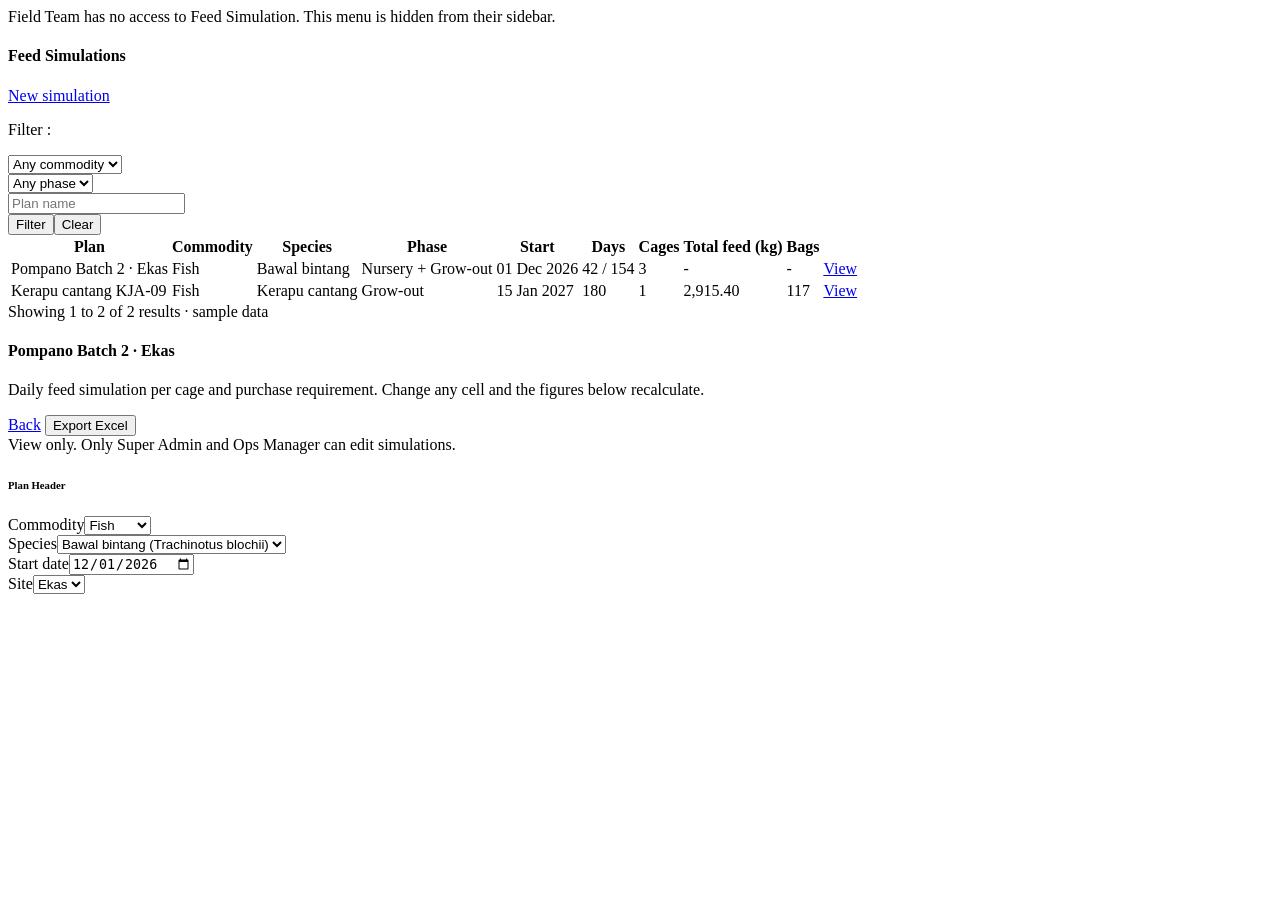
==== feed-simulation.html @ cd23ad5c "Add files via upload" ====
<!DOCTYPE html>
<html lang="en" class="light-style layout-menu-fixed" dir="ltr" data-theme="theme-default">
<head>
<meta charset="utf-8">
<meta name="viewport" content="width=device-width, initial-scale=1.0">
<title>Feed Simulation · AquaOps Mockup</title>
<link rel="preconnect" href="https://fonts.googleapis.com">
<link href="https://fonts.googleapis.com/css2?family=Public+Sans:ital,wght@0,300;0,400;0,500;0,600;0,700;1,400&display=swap" rel="stylesheet">
<link rel="stylesheet" href="assets/vendor/fonts/boxicons.css">
<link rel="stylesheet" href="assets/vendor/css/core.css">
<link rel="stylesheet" href="assets/vendor/css/theme-default.css">
<link rel="stylesheet" href="assets/css/demo.css">
<link rel="stylesheet" href="css/aquaops-theme.css">
<style>
.grid-wrap{max-height:520px;overflow:auto}
.grid-wrap thead th{position:sticky;top:0;background:#fff;z-index:1}
.grid-wrap input,.grid-wrap select{min-width:70px;padding:.2rem .4rem;font-size:.8125rem}
.grid-wrap select{min-width:140px}
.grid-wrap .edited{background:#fff6e0}
</style>
</head>
<body>
<div id="mock-content" class="d-none">

<div class="alert alert-danger border-0 shadow-sm" data-roles="field_team"><i class="bx bx-block me-2"></i>Field Team has no access to Feed Simulation. This menu is hidden from their sidebar.</div>

<div data-hide-roles="field_team">

<!-- ===================== LIST ===================== -->
<div id="screen-plans">
  <div class="d-flex justify-content-between align-items-center mb-4">
    <h4 class="mb-0">Feed Simulations</h4>
    <a href="#plan" class="btn btn-primary" data-roles="super_admin ops_manager"><i class="bx bx-plus me-1"></i> New simulation</a>
  </div>
  <div class="card mb-4">
    <div class="card-body">
      <p class="fw-bold">Filter :</p>
      <form class="row g-3" onsubmit="return false">
        <div class="col-md"><select class="form-select" aria-label="Commodity"><option>Any commodity</option><option>Fish</option><option>Lobster</option></select></div>
        <div class="col-md"><select class="form-select" aria-label="Phase"><option>Any phase</option><option>Nursery</option><option>Grow-out</option></select></div>
        <div class="col-md"><input type="text" class="form-control" placeholder="Plan name"></div>
        <div class="col-md d-flex"><button class="btn btn-outline-primary w-100 me-2">Filter</button><button class="btn btn-outline-danger">Clear</button></div>
      </form>
    </div>
  </div>
  <div class="card">
    <div class="table-responsive text-nowrap">
      <table class="table">
        <thead><tr><th>Plan</th><th>Commodity</th><th>Species</th><th>Phase</th><th>Start</th><th class="text-end">Days</th><th class="text-end">Cages</th><th class="text-end">Total feed (kg)</th><th class="text-end">Bags</th><th></th></tr></thead>
        <tbody>
          <tr><td>Pompano Batch 2 · Ekas</td><td>Fish</td><td>Bawal bintang</td><td>Nursery + Grow-out</td><td>01 Dec 2026</td><td class="text-end">42 / 154</td><td class="text-end">3</td><td class="text-end" id="list-kg">-</td><td class="text-end" id="list-bags">-</td><td><a href="#plan" class="btn btn-sm btn-outline-primary">View</a></td></tr>
          <tr><td>Kerapu cantang KJA-09</td><td>Fish</td><td>Kerapu cantang</td><td>Grow-out</td><td>15 Jan 2027</td><td class="text-end">180</td><td class="text-end">1</td><td class="text-end">2,915.40</td><td class="text-end">117</td><td><a href="#plan" class="btn btn-sm btn-outline-primary">View</a></td></tr>
        </tbody>
      </table>
    </div>
    <div class="card-body small text-muted">Showing 1 to 2 of 2 results · sample data</div>
  </div>
</div>

<!-- ===================== PLAN ===================== -->
<div id="screen-plan" class="d-none">
  <div class="d-flex align-items-center justify-content-between mb-4 gap-2 flex-wrap">
    <div>
      <h4 class="fw-bold mb-1">Pompano Batch 2 · Ekas</h4>
      <p class="text-muted small mb-0">Daily feed simulation per cage and purchase requirement. Change any cell and the figures below recalculate.</p>
    </div>
    <div class="d-flex gap-2">
      <a href="#plans" class="btn btn-outline-secondary btn-sm"><i class="bx bx-arrow-back me-1"></i> Back</a>
      <button class="btn btn-outline-primary btn-sm" data-roles="super_admin ops_manager management analyst"><i class="bx bx-download me-1"></i> Export Excel</button>
    </div>
  </div>
  <div class="alert alert-secondary border-0 small" data-roles="management analyst"><i class="bx bx-show me-2"></i>View only. Only Super Admin and Ops Manager can edit simulations.</div>

  <div class="card shadow-sm border-0 rounded-3 mb-4">
    <div class="card-body p-4">
      <h6 class="fw-bold text-primary mb-3 d-flex align-items-center"><i class="bx bx-info-circle me-2 fs-5"></i> Plan Header</h6>
      <div class="row g-3">
        <div class="col-md-3"><label class="form-label fw-semibold" for="ph-com">Commodity</label><select id="ph-com" class="form-select edit"><option>Fish</option><option>Lobster</option></select></div>
        <div class="col-md-3"><label class="form-label fw-semibold" for="ph-sp">Species</label><select id="ph-sp" class="form-select edit"><option>Bawal bintang (Trachinotus blochii)</option></select></div>
        <div class="col-md-3"><label class="form-label fw-semibold" for="ph-start">Start date</label><input id="ph-start" type="date" class="form-control edit" value="2026-12-01"></div>
        <div class="col-md-3"><label class="form-label fw-semibold" for="ph-site">Site</label><select id="ph-site" class="form-select edit"><option>Ekas</option></select></div>
      </div>
    </div>
  </div>

  <ul class="nav nav-tabs mb-0" id="cage-tabs"></ul>
  <div class="card border-0 shadow-sm mb-4 rounded-top-0">
    <div class="card-body p-4" id="cage-pane"></div>
  </div>
</div>

</div>
</div>

<script src="assets/mock/shell.js"></script>
<script>
AqMock.init({ active: 'feed', title: 'Feed Intelligence · Feed Simulation Planning', branches: 'feature/feed-actual-lines + feature/28-feed-inventory-ledger (feed catalog, bag_weight_kg)' });
AqMock.screens(['plans', 'plan'], 'plan');

(function () {
  var $ = function (id) { return document.getElementById(id); };
  var int = AqMock.int;
  var FEEDS = { 'Megami GR-1': 20, 'Megami GR-2': 25, 'Megami GR-3': 25, 'Megami GR-4': 25, 'Megami GR-5': 25, 'Megami GR-7': 25, 'Megami GR-10': 25, 'Megami GR-12': 25 };
  var REGIMES = { 'Full': 0, '-10% EM4': 0.10, '-20% EM4': 0.20, 'GR + PN': 0.05, 'Fresh Fish': 0 };
  // Growout brackets from the BRD; nursery brackets are sample values
  var GROW = [[25, 30, 'Megami GR-2', 5], [30, 50, 'Megami GR-3', 5], [50, 70, 'Megami GR-4', 5], [70, 110, 'Megami GR-5', 4.5], [110, 210, 'Megami GR-7', 3.5], [210, 360, 'Megami GR-10', 3], [360, 500, 'Megami GR-12', 3]];
  var NURS = [[3, 12, 'Megami GR-1', 8], [12, 25, 'Megami GR-2', 6]];

  function cage(name, phase, stocking, area, depth, w0, w1, days, srEnd, regime) {
    return { name: name, phase: phase, stocking: stocking, area: area, depth: depth, w0: w0, w1: w1, days: days, srEnd: srEnd, regime: regime, ov: {} };
  }
  var cages = [
    cage('NUR-01', 'Nursery', 4860, 27, 3, 3, 24, 42, 90, 'Full'),
    cage('KJA-01', 'Grow-out', 2160, 48, 3, 25, 500, 154, 97, 'Full'),
    cage('KJA-02', 'Grow-out', 2160, 48, 3, 25, 500, 154, 97, '-10% EM4')
  ];
  var active = 1; // tab index; cages.length = procurement, +1 = compare

  function bracket(c, mbw) {
    var b = c.phase === 'Nursery' ? NURS : GROW;
    for (var i = 0; i < b.length; i++) if (mbw < b[i][1]) return b[i];
    return b[b.length - 1];
  }
  function simulate(c) {
    var rows = [], cum = 0, red = REGIMES[c.regime];
    for (var d = 1; d <= c.days; d++) {
      var o = c.ov[d] || {};
      var mbw = o.mbw !== undefined ? o.mbw : c.w0 + (c.w1 - c.w0) * (d - 1) / Math.max(1, c.days - 1);
      var sr = o.sr !== undefined ? o.sr : 100 - (100 - c.srEnd) * d / c.days;
      var br = bracket(c, mbw);
      var rate = o.rate !== undefined ? o.rate : br[3];
      var feed = o.feed || br[2];
      var pop = Math.round(c.stocking * sr / 100);
      var bio = pop * mbw / 1000;
      var kg = bio * rate / 100 * (1 - red);
      cum += kg;
      var gain = bio - c.stocking * c.w0 / 1000;
      rows.push({ d: d, mbw: mbw, sr: sr, rate: rate, feed: feed, pop: pop, bio: bio, kg: kg, cum: cum, fcr: gain > 0 ? cum / gain : null, edited: !!c.ov[d] });
    }
    return rows;
  }
  function totals(c) {
    var by = {};
    simulate(c).forEach(function (r) { by[r.feed] = (by[r.feed] || 0) + r.kg; });
    return by;
  }
  function canEdit() { return ['super_admin', 'ops_manager'].indexOf(AqMock.role()) > -1; }

  function tabs() {
    var t = cages.map(function (c, i) {
      return '<li class="nav-item"><a class="nav-link' + (i === active ? ' active' : '') + '" href="#plan" data-tab="' + i + '"><i class="bx bx-cube me-1"></i>' + c.name + ' <span class="badge bg-label-secondary ms-1">' + c.phase + '</span></a></li>';
    });
    t.push('<li class="nav-item"><a class="nav-link' + (active === cages.length ? ' active' : '') + '" href="#plan" data-tab="' + cages.length + '"><i class="bx bx-cart me-1"></i>Procurement</a></li>');
    t.push('<li class="nav-item"><a class="nav-link' + (active === cages.length + 1 ? ' active' : '') + '" href="#plan" data-tab="' + (cages.length + 1) + '"><i class="bx bx-bar-chart-alt-2 me-1"></i>Compare cages</a></li>');
    $('cage-tabs').innerHTML = t.join('');
    $('cage-tabs').querySelectorAll('[data-tab]').forEach(function (a) { a.addEventListener('click', function (e) { e.preventDefault(); active = +a.dataset.tab; render(); }); });
  }

  function fieldNum(label, key, c, step) {
    return '<div class="col-6 col-md-2"><label class="form-label fw-semibold" for="cf-' + key + '">' + label + '</label><input id="cf-' + key + '" type="number" step="' + (step || 1) + '" class="form-control edit" value="' + c[key] + '" data-key="' + key + '"></div>';
  }

  function renderCage(c, i) {
    var rows = simulate(c), last = rows[rows.length - 1];
    var dens = c.stocking / c.area;
    var html = '<div class="d-flex justify-content-between align-items-center mb-3 flex-wrap gap-2"><h6 class="fw-bold text-primary mb-0 d-flex align-items-center"><i class="bx bx-cube me-2 fs-5"></i> Cage Header · ' + c.name + '</h6>' +
      '<div class="d-flex gap-2 edit-only"><button class="btn btn-sm btn-outline-primary" id="c-dup"><i class="bx bx-copy me-1"></i> Duplicate cage</button>' +
      '<button class="btn btn-sm btn-outline-primary" id="c-prefill"><i class="bx bx-magic-wand me-1"></i> Pre-fill Pompano ' + (c.phase === 'Nursery' ? 'Nursery 42 d' : 'Growout 154 d') + '</button>' +
      '<button class="btn btn-sm btn-outline-danger" id="c-reset"' + (Object.keys(c.ov).length ? '' : ' disabled') + '><i class="bx bx-reset me-1"></i> Reset edits</button></div></div>' +
      '<div class="row g-3">' +
      '<div class="col-6 col-md-2"><label class="form-label fw-semibold" for="cf-phase">Phase</label><select id="cf-phase" class="form-select edit" data-key="phase"><option' + (c.phase === 'Nursery' ? ' selected' : '') + '>Nursery</option><option' + (c.phase === 'Grow-out' ? ' selected' : '') + '>Grow-out</option></select></div>' +
      fieldNum('Stocking (heads)', 'stocking', c) + fieldNum('Area (m³)', 'area', c) + fieldNum('Depth (m)', 'depth', c, 0.1) +
      fieldNum('Start MBW (g)', 'w0', c) + fieldNum('End MBW (g)', 'w1', c) + fieldNum('Duration (days)', 'days', c) + fieldNum('SR at end (%)', 'srEnd', c, 0.5) +
      '<div class="col-md-3"><label class="form-label fw-semibold" for="cf-regime">Feeding regime</label><select id="cf-regime" class="form-select edit" data-key="regime">' + Object.keys(REGIMES).map(function (k) { return '<option' + (k === c.regime ? ' selected' : '') + '>' + k + '</option>'; }).join('') + '</select><div class="form-text">Feed reduction ' + (REGIMES[c.regime] * 100) + '%</div></div>' +
      '<div class="col-md-3"><span class="form-label fw-semibold d-block">Density</span><span class="fs-5 fw-bold">' + dens.toFixed(1) + ' heads/m³</span></div>' +
      '</div><hr class="my-4 opacity-25">' +
      '<div class="row g-3 mb-3">' +
      [['Total feed', AqMock.num(last.cum) + ' kg'], ['End population', int(last.pop) + ' heads'], ['End biomass', AqMock.num(last.bio) + ' kg'], ['FCR', last.fcr ? last.fcr.toFixed(2) : '-']].map(function (k) {
        return '<div class="col-6 col-md-3"><span class="text-muted fs-7 d-block">' + k[0] + '</span><span class="fs-5 fw-bold">' + k[1] + '</span></div>';
      }).join('') + '</div>' +
      '<h6 class="fw-bold text-primary mb-2 d-flex align-items-center"><i class="bx bx-table me-2 fs-5"></i> Daily Grid</h6>' +
      '<p class="small text-muted">SR, Feed rate, Feed and MBW are editable. Feed/day = biomass × rate × (1 − regime reduction). Edited rows are highlighted.</p>' +
      '<div class="grid-wrap border rounded"><table class="table table-sm mb-0 text-nowrap"><thead><tr><th>DOC</th><th>Date</th><th>SR %</th><th>Population</th><th>MBW (g)</th><th>Biomass (kg)</th><th>Feed rate %</th><th>Feed</th><th class="text-end">Feed/day (kg)</th><th class="text-end">Cumulative (kg)</th><th class="text-end">FCR</th></tr></thead><tbody>';
    var start = new Date($('ph-start').value || '2026-12-01');
    if (c.phase === 'Grow-out') start.setDate(start.getDate() + 42);
    var dis = canEdit() ? '' : ' disabled';
    rows.forEach(function (r) {
      var dt = new Date(start); dt.setDate(dt.getDate() + r.d - 1);
      html += '<tr' + (r.edited ? ' class="edited"' : '') + '><td>' + r.d + '</td><td class="text-muted">' + dt.toLocaleDateString('en-GB', { day: '2-digit', month: 'short' }) + '</td>' +
        '<td><input type="number" step="0.1" class="form-control form-control-sm" value="' + r.sr.toFixed(1) + '" data-d="' + r.d + '" data-f="sr"' + dis + ' aria-label="SR day ' + r.d + '"></td>' +
        '<td>' + int(r.pop) + '</td>' +
        '<td><input type="number" step="0.1" class="form-control form-control-sm" value="' + r.mbw.toFixed(1) + '" data-d="' + r.d + '" data-f="mbw"' + dis + ' aria-label="MBW day ' + r.d + '"></td>' +
        '<td>' + r.bio.toFixed(2) + '</td>' +
        '<td><input type="number" step="0.1" class="form-control form-control-sm" value="' + r.rate + '" data-d="' + r.d + '" data-f="rate"' + dis + ' aria-label="Feed rate day ' + r.d + '"></td>' +
        '<td><select class="form-select form-select-sm" data-d="' + r.d + '" data-f="feed"' + dis + ' aria-label="Feed day ' + r.d + '">' + Object.keys(FEEDS).map(function (f) { return '<option' + (f === r.feed ? ' selected' : '') + '>' + f + '</option>'; }).join('') + '</select></td>' +
        '<td class="text-end">' + r.kg.toFixed(2) + '</td><td class="text-end">' + r.cum.toFixed(2) + '</td><td class="text-end">' + (r.fcr ? r.fcr.toFixed(2) : '-') + '</td></tr>';
    });
    html += '</tbody></table></div>';
    $('cage-pane').innerHTML = html;

    $('cage-pane').querySelectorAll('[data-key]').forEach(function (el) {
      el.addEventListener('change', function () {
        var k = el.dataset.key;
        c[k] = (k === 'phase' || k === 'regime') ? el.value : (parseFloat(el.value) || 0);
        render();
      });
    });
    $('cage-pane').querySelectorAll('[data-d]').forEach(function (el) {
      el.addEventListener('change', function () {
        var d = +el.dataset.d; c.ov[d] = c.ov[d] || {};
        c.ov[d][el.dataset.f] = el.dataset.f === 'feed' ? el.value : parseFloat(el.value);
        var sc = $('cage-pane').querySelector('.grid-wrap').scrollTop;
        render();
        var g = $('cage-pane').querySelector('.grid-wrap'); if (g) g.scrollTop = sc;
      });
    });
    $('c-dup').onclick = function () {
      var n = JSON.parse(JSON.stringify(c)); n.name = c.name.replace(/\d+$/, function (x) { return String(+x + cages.length).padStart(2, '0'); });
      cages.push(n); active = cages.length - 1; render();
    };
    $('c-prefill').onclick = function () {
      if (c.phase === 'Nursery') Object.assign(c, { w0: 3, w1: 24, days: 42, srEnd: 90, ov: {} });
      else Object.assign(c, { w0: 25, w1: 500, days: 154, srEnd: 97, ov: {} });
      render();
    };
    $('c-reset').onclick = function () { c.ov = {}; render(); };
  }

  function procurement() {
    var by = {};
    cages.forEach(function (c) { var t = totals(c); Object.keys(t).forEach(function (f) { by[f] = (by[f] || 0) + t[f]; }); });
    return Object.keys(FEEDS).filter(function (f) { return by[f]; }).map(function (f) { return { feed: f, kg: by[f], bag: FEEDS[f], exact: by[f] / FEEDS[f], ceil: Math.ceil(by[f] / FEEDS[f]) }; });
  }

  function renderProc() {
    var p = procurement(), tk = 0, tb = 0;
    var body = p.map(function (r) { tk += r.kg; tb += r.ceil; return '<tr><td>' + r.feed + '</td><td class="text-end">' + r.bag + ' kg</td><td class="text-end">' + AqMock.num(r.kg) + '</td><td class="text-end">' + r.exact.toFixed(2) + '</td><td class="text-end fw-bold">' + int(r.ceil) + '</td></tr>'; }).join('');
    $('cage-pane').innerHTML = '<h6 class="fw-bold text-primary mb-3 d-flex align-items-center"><i class="bx bx-cart me-2 fs-5"></i> Consolidated Procurement · ' + cages.length + ' cages</h6>' +
      '<div class="table-responsive"><table class="table"><thead><tr><th>Feed</th><th class="text-end">Bag size</th><th class="text-end">Total (kg)</th><th class="text-end">Bags (exact)</th><th class="text-end">Bags to buy</th></tr></thead><tbody>' + body +
      '</tbody><tfoot><tr class="fw-semibold"><td>Total</td><td></td><td class="text-end">' + AqMock.num(tk) + '</td><td></td><td class="text-end">' + int(tb) + '</td></tr></tfoot></table></div>' +
      '<p class="small text-muted mb-0">Bag size from the Feeds catalog (<code>bag_weight_kg</code>). Bags to buy are rounded up per feed. Warehouse stock is not deducted here; check Feed Inventory before creating a purchase.</p>' +
      '<div class="mt-3 edit-only"><button class="btn btn-primary"><i class="bx bx-receipt me-1"></i> Create purchase draft</button> <span class="small text-muted ms-2">Optional. Opens Purchases (T-11) with the lines above.</span></div>';
    $('list-kg').textContent = AqMock.num(tk); $('list-bags').textContent = int(tb);
  }

  function renderCompare() {
    $('cage-pane').innerHTML = '<h6 class="fw-bold text-primary mb-3 d-flex align-items-center"><i class="bx bx-bar-chart-alt-2 me-2 fs-5"></i> Compare cages</h6><div class="row g-3">' +
      cages.map(function (c) {
        var r = simulate(c), l = r[r.length - 1];
        return '<div class="col-md-4"><div class="card border shadow-none h-100"><div class="card-body"><div class="d-flex justify-content-between mb-2"><span class="fw-bold">' + c.name + '</span><span class="badge bg-label-secondary">' + c.regime + '</span></div>' +
          [['Phase', c.phase], ['Days', c.days], ['Total feed', AqMock.num(l.cum) + ' kg'], ['End biomass', AqMock.num(l.bio) + ' kg'], ['FCR', l.fcr ? l.fcr.toFixed(2) : '-']].map(function (k) {
            return '<div class="d-flex justify-content-between small border-bottom py-1"><span class="text-muted">' + k[0] + '</span><span class="fw-semibold">' + k[1] + '</span></div>';
          }).join('') + '</div></div></div>';
      }).join('') + '</div><p class="small text-muted mt-3 mb-0">KJA-01 vs KJA-02: both 2,160 heads, different regime (Full vs −10% EM4) to show the feed difference.</p>';
  }

  function render() {
    tabs();
    if (active < cages.length) renderCage(cages[active], active);
    else if (active === cages.length) renderProc();
    else renderCompare();
    if (active < cages.length) { var p = procurement(); $('list-kg').textContent = AqMock.num(p.reduce(function (s, r) { return s + r.kg; }, 0)); $('list-bags').textContent = int(p.reduce(function (s, r) { return s + r.ceil; }, 0)); }
    var ed = canEdit();
    document.querySelectorAll('.edit').forEach(function (el) { el.disabled = !ed; });
    document.querySelectorAll('.edit-only').forEach(function (el) { el.classList.toggle('d-none', !ed); });
  }
  document.addEventListener('mock:role', render);
  render();
})();
</script>
</body>
</html>
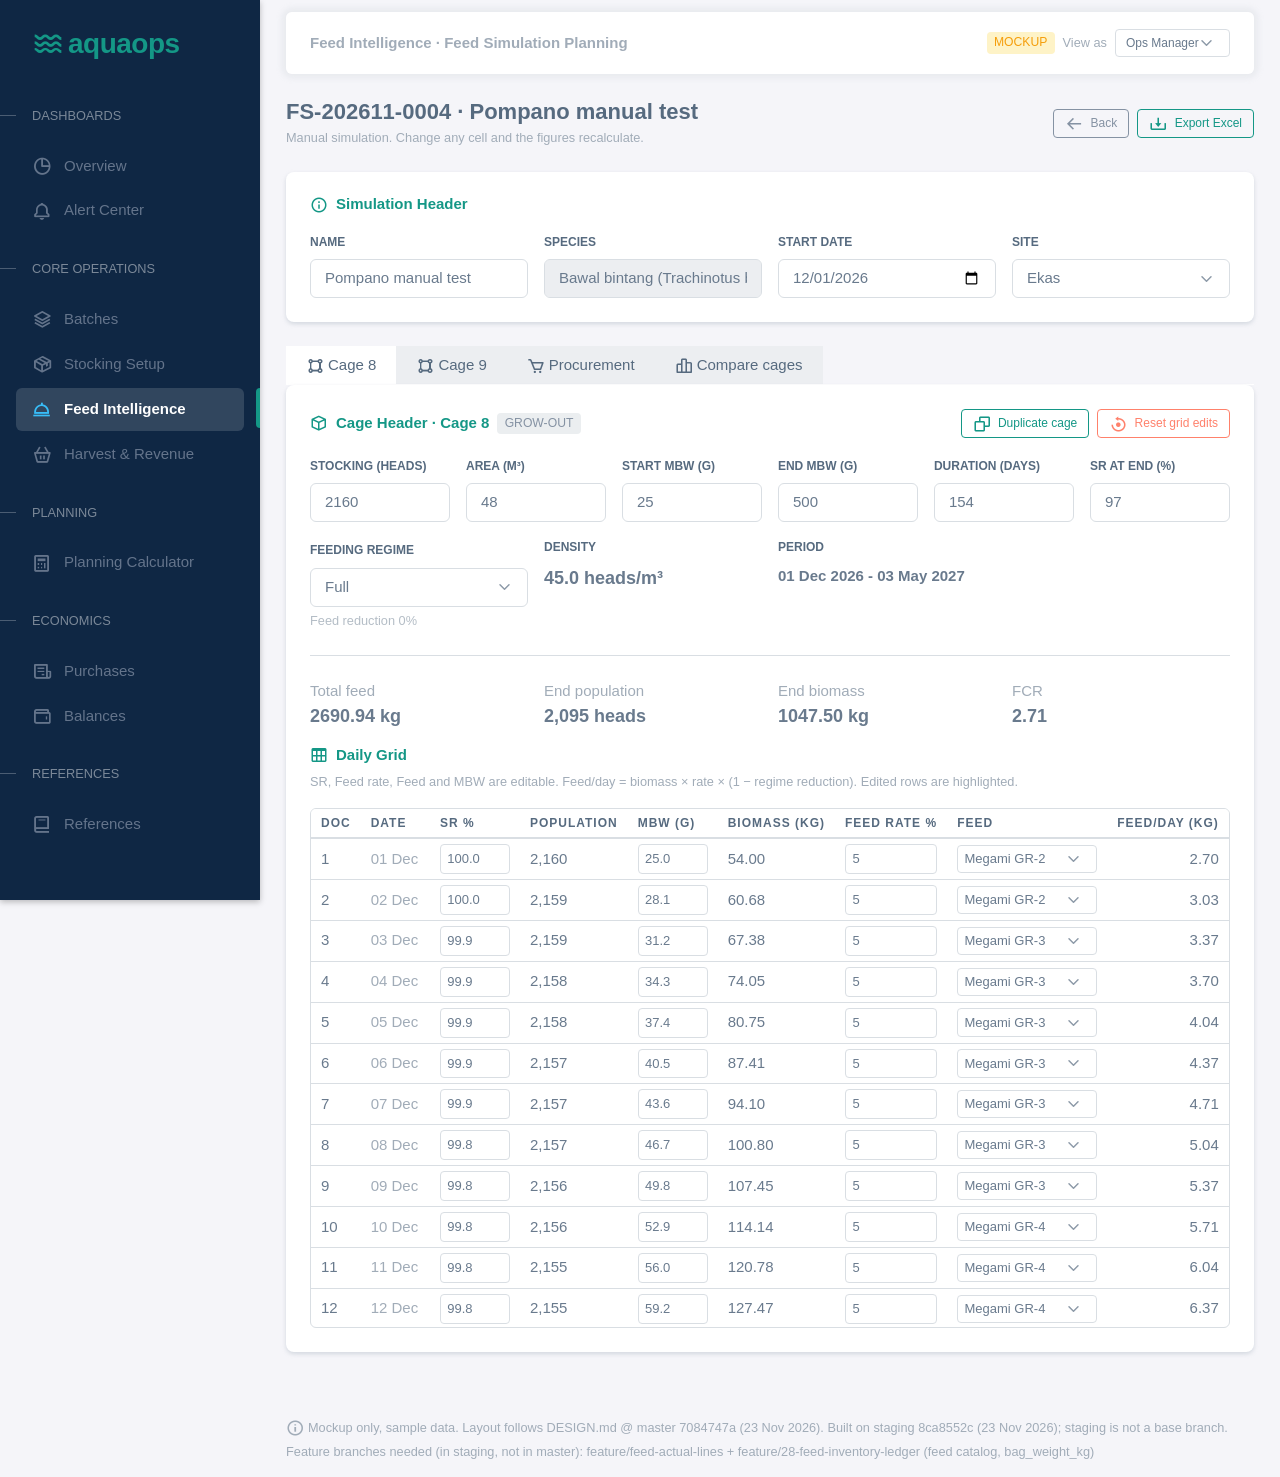
==== commit 325832bb: "Add files via upload" ====
--- a/feed-simulation.html
+++ b/feed-simulation.html
@@ -17,6 +17,8 @@
 .grid-wrap input,.grid-wrap select{min-width:70px;padding:.2rem .4rem;font-size:.8125rem}
 .grid-wrap select{min-width:140px}
 .grid-wrap .edited{background:#fff6e0}
+.locked{background:#f5f5f9 !important}
+.price-in{width:110px}
 </style>
 </head>
 <body>
@@ -30,15 +32,15 @@
 <div id="screen-plans">
   <div class="d-flex justify-content-between align-items-center mb-4">
     <h4 class="mb-0">Feed Simulations</h4>
-    <a href="#plan" class="btn btn-primary" data-roles="super_admin ops_manager"><i class="bx bx-plus me-1"></i> New simulation</a>
+    <a href="feed-simulation.html#plan" class="btn btn-primary" data-roles="super_admin ops_manager"><i class="bx bx-plus me-1"></i> New simulation</a>
   </div>
   <div class="card mb-4">
     <div class="card-body">
       <p class="fw-bold">Filter :</p>
       <form class="row g-3" onsubmit="return false">
         <div class="col-md"><select class="form-select" aria-label="Commodity"><option>Any commodity</option><option>Fish</option><option>Lobster</option></select></div>
-        <div class="col-md"><select class="form-select" aria-label="Phase"><option>Any phase</option><option>Nursery</option><option>Grow-out</option></select></div>
-        <div class="col-md"><input type="text" class="form-control" placeholder="Plan name"></div>
+        <div class="col-md"><select class="form-select" aria-label="Source"><option>Any source</option><option>From Planning</option><option>Manual</option></select></div>
+        <div class="col-md"><input type="text" class="form-control" placeholder="Simulation name"></div>
         <div class="col-md d-flex"><button class="btn btn-outline-primary w-100 me-2">Filter</button><button class="btn btn-outline-danger">Clear</button></div>
       </form>
     </div>
@@ -46,14 +48,15 @@
   <div class="card">
     <div class="table-responsive text-nowrap">
       <table class="table">
-        <thead><tr><th>Plan</th><th>Commodity</th><th>Species</th><th>Phase</th><th>Start</th><th class="text-end">Days</th><th class="text-end">Cages</th><th class="text-end">Total feed (kg)</th><th class="text-end">Bags</th><th></th></tr></thead>
+        <thead><tr><th>Code</th><th>Name</th><th>Species</th><th>Source</th><th>Start</th><th class="text-end">Cohorts</th><th class="text-end">Total feed (kg)</th><th class="text-end">Feed cost</th><th></th></tr></thead>
         <tbody>
-          <tr><td>Pompano Batch 2 · Ekas</td><td>Fish</td><td>Bawal bintang</td><td>Nursery + Grow-out</td><td>01 Dec 2026</td><td class="text-end">42 / 154</td><td class="text-end">3</td><td class="text-end" id="list-kg">-</td><td class="text-end" id="list-bags">-</td><td><a href="#plan" class="btn btn-sm btn-outline-primary">View</a></td></tr>
-          <tr><td>Kerapu cantang KJA-09</td><td>Fish</td><td>Kerapu cantang</td><td>Grow-out</td><td>15 Jan 2027</td><td class="text-end">180</td><td class="text-end">1</td><td class="text-end">2,915.40</td><td class="text-end">117</td><td><a href="#plan" class="btn btn-sm btn-outline-primary">View</a></td></tr>
+          <tr><td id="l-code">-</td><td id="l-name">-</td><td>Bawal bintang</td><td id="l-src">-</td><td id="l-start">-</td><td class="text-end" id="l-coh">-</td><td class="text-end" id="l-kg">-</td><td class="text-end font-monospace" id="l-cost">-</td><td><a href="#plan" class="btn btn-sm btn-outline-primary">View</a></td></tr>
+          <tr><td>FS-202611-0002</td><td>Batch 2 Pompano two-phase</td><td>Bawal bintang</td><td><span class="badge bg-label-primary">PLAN-202611-0004</span></td><td>01 Dec 2026</td><td class="text-end">5</td><td class="text-end">11786.99</td><td class="text-end font-monospace">IDR 254.809.974,69</td><td><a href="#plan" class="btn btn-sm btn-outline-primary">View</a></td></tr>
+          <tr><td>FS-202611-0003</td><td>Kerapu cantang</td><td>Kerapu cantang</td><td><span class="badge bg-label-primary">PLAN-202611-0005</span></td><td>10 Jan 2027</td><td class="text-end">3</td><td class="text-end">2,915.40</td><td class="text-end font-monospace">IDR 64.138.800,00</td><td><a href="#plan" class="btn btn-sm btn-outline-primary">View</a></td></tr>
         </tbody>
       </table>
     </div>
-    <div class="card-body small text-muted">Showing 1 to 2 of 2 results · sample data</div>
+    <div class="card-body small text-muted">Showing 1 to 3 of 3 results · sample data</div>
   </div>
 </div>
 
@@ -61,29 +64,31 @@
 <div id="screen-plan" class="d-none">
   <div class="d-flex align-items-center justify-content-between mb-4 gap-2 flex-wrap">
     <div>
-      <h4 class="fw-bold mb-1">Pompano Batch 2 · Ekas</h4>
-      <p class="text-muted small mb-0">Daily feed simulation per cage and purchase requirement. Change any cell and the figures below recalculate.</p>
-    </div>
-    <div class="d-flex gap-2">
+      <h4 class="fw-bold mb-1" id="sim-title"></h4>
+      <p class="text-muted small mb-0" id="sim-sub"></p>
+    </div>
+    <div class="d-flex gap-2 flex-wrap">
       <a href="#plans" class="btn btn-outline-secondary btn-sm"><i class="bx bx-arrow-back me-1"></i> Back</a>
-      <button class="btn btn-outline-primary btn-sm" data-roles="super_admin ops_manager management analyst"><i class="bx bx-download me-1"></i> Export Excel</button>
-    </div>
-  </div>
-  <div class="alert alert-secondary border-0 small" data-roles="management analyst"><i class="bx bx-show me-2"></i>View only. Only Super Admin and Ops Manager can edit simulations.</div>
+      <button class="btn btn-outline-primary btn-sm"><i class="bx bx-download me-1"></i> Export Excel</button>
+      <button class="btn btn-primary btn-sm from-plan" data-back><i class="bx bx-left-arrow-circle me-1"></i> Back to Commodity Planning &amp; Save as Baseline</button>
+    </div>
+  </div>
+  <div class="alert alert-info border-0 small from-plan"><i class="bx bx-link me-2"></i><span id="plan-link-text"></span></div>
+  <div class="alert alert-secondary border-0 small" data-roles="management analyst"><i class="bx bx-show me-2"></i>View only. Only Super Admin and Ops Manager can change regimes and daily feed.</div>
 
   <div class="card shadow-sm border-0 rounded-3 mb-4">
     <div class="card-body p-4">
-      <h6 class="fw-bold text-primary mb-3 d-flex align-items-center"><i class="bx bx-info-circle me-2 fs-5"></i> Plan Header</h6>
+      <h6 class="fw-bold text-primary mb-3 d-flex align-items-center"><i class="bx bx-info-circle me-2 fs-5"></i> Simulation Header</h6>
       <div class="row g-3">
-        <div class="col-md-3"><label class="form-label fw-semibold" for="ph-com">Commodity</label><select id="ph-com" class="form-select edit"><option>Fish</option><option>Lobster</option></select></div>
-        <div class="col-md-3"><label class="form-label fw-semibold" for="ph-sp">Species</label><select id="ph-sp" class="form-select edit"><option>Bawal bintang (Trachinotus blochii)</option></select></div>
-        <div class="col-md-3"><label class="form-label fw-semibold" for="ph-start">Start date</label><input id="ph-start" type="date" class="form-control edit" value="2026-12-01"></div>
-        <div class="col-md-3"><label class="form-label fw-semibold" for="ph-site">Site</label><select id="ph-site" class="form-select edit"><option>Ekas</option></select></div>
+        <div class="col-md-3"><label class="form-label fw-semibold" for="ph-name">Name</label><input id="ph-name" type="text" class="form-control"></div>
+        <div class="col-md-3"><label class="form-label fw-semibold" for="ph-sp">Species</label><input id="ph-sp" type="text" class="form-control"></div>
+        <div class="col-md-3"><label class="form-label fw-semibold" for="ph-start">Start date</label><input id="ph-start" type="date" class="form-control"></div>
+        <div class="col-md-3"><label class="form-label fw-semibold" for="ph-site">Site</label><select id="ph-site" class="form-select"><option>Ekas</option></select></div>
       </div>
     </div>
   </div>
 
-  <ul class="nav nav-tabs mb-0" id="cage-tabs"></ul>
+  <ul class="nav nav-tabs mb-0 flex-nowrap overflow-auto" id="cage-tabs"></ul>
   <div class="card border-0 shadow-sm mb-4 rounded-top-0">
     <div class="card-body p-4" id="cage-pane"></div>
   </div>
@@ -93,28 +98,33 @@
 </div>
 
 <script src="assets/mock/shell.js"></script>
+<script src="assets/mock/planning-data.js"></script>
 <script>
 AqMock.init({ active: 'feed', title: 'Feed Intelligence · Feed Simulation Planning', branches: 'feature/feed-actual-lines + feature/28-feed-inventory-ledger (feed catalog, bag_weight_kg)' });
 AqMock.screens(['plans', 'plan'], 'plan');
 
 (function () {
   var $ = function (id) { return document.getElementById(id); };
-  var int = AqMock.int;
+  var int = AqMock.int, num = AqMock.num, idr = AqMock.idr, P = AqPlan, D = AqPlan.date;
   var FEEDS = { 'Megami GR-1': 20, 'Megami GR-2': 25, 'Megami GR-3': 25, 'Megami GR-4': 25, 'Megami GR-5': 25, 'Megami GR-7': 25, 'Megami GR-10': 25, 'Megami GR-12': 25 };
   var REGIMES = { 'Full': 0, '-10% EM4': 0.10, '-20% EM4': 0.20, 'GR + PN': 0.05, 'Fresh Fish': 0 };
-  // Growout brackets from the BRD; nursery brackets are sample values
-  var GROW = [[25, 30, 'Megami GR-2', 5], [30, 50, 'Megami GR-3', 5], [50, 70, 'Megami GR-4', 5], [70, 110, 'Megami GR-5', 4.5], [110, 210, 'Megami GR-7', 3.5], [210, 360, 'Megami GR-10', 3], [360, 500, 'Megami GR-12', 3]];
-  var NURS = [[3, 12, 'Megami GR-1', 8], [12, 25, 'Megami GR-2', 6]];
-
-  function cage(name, phase, stocking, area, depth, w0, w1, days, srEnd, regime) {
-    return { name: name, phase: phase, stocking: stocking, area: area, depth: depth, w0: w0, w1: w1, days: days, srEnd: srEnd, regime: regime, ov: {} };
-  }
-  var cages = [
-    cage('NUR-01', 'Nursery', 4860, 27, 3, 3, 24, 42, 90, 'Full'),
-    cage('KJA-01', 'Grow-out', 2160, 48, 3, 25, 500, 154, 97, 'Full'),
-    cage('KJA-02', 'Grow-out', 2160, 48, 3, 25, 500, 154, 97, '-10% EM4')
-  ];
-  var active = 1; // tab index; cages.length = procurement, +1 = compare
+  // Grow-out brackets from the BRD; nursery brackets are sample values
+  var GROW = [[25, 30, 'Megami GR-2', 5], [30, 50, 'Megami GR-3', 5], [50, 70, 'Megami GR-4', 5], [70, 110, 'Megami GR-5', 4.5], [110, 210, 'Megami GR-7', 3.5], [210, 360, 'Megami GR-10', 3], [360, 9999, 'Megami GR-12', 3]];
+  var NURS = [[3, 12, 'Megami GR-1', 8], [12, 25, 'Megami GR-2', 6], [25, 50, 'Megami GR-3', 5], [50, 9999, 'Megami GR-4', 5]];
+  var prices = JSON.parse(JSON.stringify(P.FEED_PRICE));
+
+  /* source: from Commodity Planning (read-only fields) or a manual sample */
+  var payload = P.decode();
+  var fromPlan = !!(payload && payload.cohorts);
+  if (!fromPlan) {
+    payload = { name: 'Pompano manual test', species: 'Bawal bintang (Trachinotus blochii)', start: '2026-12-01', cohorts: [
+      { key: 'm1', name: 'Cage 8', phase: 'Grow-out', stocking: 2160, area: 48, w0: 25, w1: 500, days: 154, srEnd: 97, offset: 0 },
+      { key: 'm2', name: 'Cage 9', phase: 'Grow-out', stocking: 2160, area: 48, w0: 25, w1: 500, days: 154, srEnd: 97, offset: 0 }
+    ] };
+  }
+  var code = fromPlan && payload.feed ? payload.feed.code : 'FS-202611-0004';
+  var cages = payload.cohorts.map(function (c) { return Object.assign({ regime: 'Full', ov: {}, locked: fromPlan }, c); });
+  var active = 0, open = {};
 
   function bracket(c, mbw) {
     var b = c.phase === 'Nursery' ? NURS : GROW;
@@ -130,66 +140,63 @@
       var br = bracket(c, mbw);
       var rate = o.rate !== undefined ? o.rate : br[3];
       var feed = o.feed || br[2];
-      var pop = Math.round(c.stocking * sr / 100);
-      var bio = pop * mbw / 1000;
-      var kg = bio * rate / 100 * (1 - red);
+      var pop = Math.round(c.stocking * sr / 100), bio = pop * mbw / 1000, kg = bio * rate / 100 * (1 - red);
       cum += kg;
       var gain = bio - c.stocking * c.w0 / 1000;
       rows.push({ d: d, mbw: mbw, sr: sr, rate: rate, feed: feed, pop: pop, bio: bio, kg: kg, cum: cum, fcr: gain > 0 ? cum / gain : null, edited: !!c.ov[d] });
     }
     return rows;
   }
-  function totals(c) {
-    var by = {};
-    simulate(c).forEach(function (r) { by[r.feed] = (by[r.feed] || 0) + r.kg; });
-    return by;
-  }
+  function byFeed(c) { var by = {}; simulate(c).forEach(function (r) { by[r.feed] = (by[r.feed] || 0) + r.kg; }); return by; }
+  function costOf(by) { return Object.keys(by).reduce(function (s, f) { return s + by[f] * (prices[f] || 0); }, 0); }
   function canEdit() { return ['super_admin', 'ops_manager'].indexOf(AqMock.role()) > -1; }
 
   function tabs() {
     var t = cages.map(function (c, i) {
-      return '<li class="nav-item"><a class="nav-link' + (i === active ? ' active' : '') + '" href="#plan" data-tab="' + i + '"><i class="bx bx-cube me-1"></i>' + c.name + ' <span class="badge bg-label-secondary ms-1">' + c.phase + '</span></a></li>';
-    });
-    t.push('<li class="nav-item"><a class="nav-link' + (active === cages.length ? ' active' : '') + '" href="#plan" data-tab="' + cages.length + '"><i class="bx bx-cart me-1"></i>Procurement</a></li>');
-    t.push('<li class="nav-item"><a class="nav-link' + (active === cages.length + 1 ? ' active' : '') + '" href="#plan" data-tab="' + (cages.length + 1) + '"><i class="bx bx-bar-chart-alt-2 me-1"></i>Compare cages</a></li>');
+      return '<li class="nav-item"><a class="nav-link text-nowrap' + (i === active ? ' active' : '') + '" href="#plan" data-tab="' + i + '"><i class="bx ' + (c.phase === 'Nursery' ? 'bx-cube' : 'bx-shape-square') + ' me-1"></i>' + c.name + '</a></li>';
+    });
+    t.push('<li class="nav-item"><a class="nav-link text-nowrap' + (active === cages.length ? ' active' : '') + '" href="#plan" data-tab="' + cages.length + '"><i class="bx bx-cart me-1"></i>Procurement</a></li>');
+    t.push('<li class="nav-item"><a class="nav-link text-nowrap' + (active === cages.length + 1 ? ' active' : '') + '" href="#plan" data-tab="' + (cages.length + 1) + '"><i class="bx bx-bar-chart-alt-2 me-1"></i>Compare cages</a></li>');
     $('cage-tabs').innerHTML = t.join('');
     $('cage-tabs').querySelectorAll('[data-tab]').forEach(function (a) { a.addEventListener('click', function (e) { e.preventDefault(); active = +a.dataset.tab; render(); }); });
   }
 
-  function fieldNum(label, key, c, step) {
-    return '<div class="col-6 col-md-2"><label class="form-label fw-semibold" for="cf-' + key + '">' + label + '</label><input id="cf-' + key + '" type="number" step="' + (step || 1) + '" class="form-control edit" value="' + c[key] + '" data-key="' + key + '"></div>';
-  }
-
-  function renderCage(c, i) {
-    var rows = simulate(c), last = rows[rows.length - 1];
-    var dens = c.stocking / c.area;
-    var html = '<div class="d-flex justify-content-between align-items-center mb-3 flex-wrap gap-2"><h6 class="fw-bold text-primary mb-0 d-flex align-items-center"><i class="bx bx-cube me-2 fs-5"></i> Cage Header · ' + c.name + '</h6>' +
-      '<div class="d-flex gap-2 edit-only"><button class="btn btn-sm btn-outline-primary" id="c-dup"><i class="bx bx-copy me-1"></i> Duplicate cage</button>' +
-      '<button class="btn btn-sm btn-outline-primary" id="c-prefill"><i class="bx bx-magic-wand me-1"></i> Pre-fill Pompano ' + (c.phase === 'Nursery' ? 'Nursery 42 d' : 'Growout 154 d') + '</button>' +
-      '<button class="btn btn-sm btn-outline-danger" id="c-reset"' + (Object.keys(c.ov).length ? '' : ' disabled') + '><i class="bx bx-reset me-1"></i> Reset edits</button></div></div>' +
+  function field(label, key, c, step, unit) {
+    var lock = c.locked;
+    return '<div class="col-6 col-md-2"><label class="form-label fw-semibold" for="cf-' + key + '">' + label + (lock ? ' <i class="bx bx-lock-alt text-muted" title="From Commodity Planning"></i>' : '') + '</label>' +
+      '<input id="cf-' + key + '" type="number" step="' + (step || 1) + '" class="form-control' + (lock ? ' locked' : ' edit') + '" value="' + c[key] + '" data-key="' + key + '"' + (lock ? ' readonly' : '') + '>' +
+      (unit ? '<div class="form-text">' + unit + '</div>' : '') + '</div>';
+  }
+
+  function renderCage(c) {
+    var rows = simulate(c), last = rows[rows.length - 1] || { cum: 0, pop: 0, bio: 0, fcr: null };
+    var src = c.phase === 'Nursery' ? { w0: 'Seed size', w1: 'Transfer size', days: 'Nursery DOC', sr: 'Nursery SR' } : { w0: 'Nursery transfer size', w1: 'Size class target MBW', days: 'Size class DOC', sr: 'Size class SR' };
+    var html = '<div class="d-flex justify-content-between align-items-center mb-3 flex-wrap gap-2"><h6 class="fw-bold text-primary mb-0 d-flex align-items-center"><i class="bx bx-cube me-2 fs-5"></i> Cage Header · ' + c.name + ' <span class="badge bg-label-secondary ms-2">' + c.phase + '</span></h6>' +
+      '<div class="d-flex gap-2 edit-only">' + (c.locked ? '' : '<button class="btn btn-sm btn-outline-primary" id="c-dup"><i class="bx bx-copy me-1"></i> Duplicate cage</button>') +
+      '<button class="btn btn-sm btn-outline-danger" id="c-reset"' + (Object.keys(c.ov).length ? '' : ' disabled') + '><i class="bx bx-reset me-1"></i> Reset grid edits</button></div></div>' +
+      (c.locked ? '<p class="small text-muted"><i class="bx bx-lock-alt me-1"></i>Fields with a lock come from Commodity Planning and are read-only here. Change them in the plan, then generate again. Feeding regime stays editable.</p>' : '') +
       '<div class="row g-3">' +
-      '<div class="col-6 col-md-2"><label class="form-label fw-semibold" for="cf-phase">Phase</label><select id="cf-phase" class="form-select edit" data-key="phase"><option' + (c.phase === 'Nursery' ? ' selected' : '') + '>Nursery</option><option' + (c.phase === 'Grow-out' ? ' selected' : '') + '>Grow-out</option></select></div>' +
-      fieldNum('Stocking (heads)', 'stocking', c) + fieldNum('Area (m³)', 'area', c) + fieldNum('Depth (m)', 'depth', c, 0.1) +
-      fieldNum('Start MBW (g)', 'w0', c) + fieldNum('End MBW (g)', 'w1', c) + fieldNum('Duration (days)', 'days', c) + fieldNum('SR at end (%)', 'srEnd', c, 0.5) +
+      field('Stocking (heads)', 'stocking', c, 1, c.locked ? (c.phase === 'Nursery' ? 'Seed needed' : 'Heads stocked × allocation') : '') +
+      field('Area (' + (payload.unit || 'm³') + ')', 'area', c, 0.01, c.locked ? (c.phase === 'Nursery' ? 'Nursery cages' : 'Grow-out cages × allocation') : '') +
+      field('Start MBW (g)', 'w0', c, 1, c.locked ? src.w0 : '') + field('End MBW (g)', 'w1', c, 1, c.locked ? src.w1 : '') +
+      field('Duration (days)', 'days', c, 1, c.locked ? src.days : '') + field('SR at end (%)', 'srEnd', c, 0.5, c.locked ? src.sr : '') +
       '<div class="col-md-3"><label class="form-label fw-semibold" for="cf-regime">Feeding regime</label><select id="cf-regime" class="form-select edit" data-key="regime">' + Object.keys(REGIMES).map(function (k) { return '<option' + (k === c.regime ? ' selected' : '') + '>' + k + '</option>'; }).join('') + '</select><div class="form-text">Feed reduction ' + (REGIMES[c.regime] * 100) + '%</div></div>' +
-      '<div class="col-md-3"><span class="form-label fw-semibold d-block">Density</span><span class="fs-5 fw-bold">' + dens.toFixed(1) + ' heads/m³</span></div>' +
+      '<div class="col-md-3"><span class="form-label fw-semibold d-block">Density</span><span class="fs-5 fw-bold">' + (c.area ? num(c.stocking / c.area, 1) : '-') + ' heads/' + (payload.unit || 'm³') + '</span></div>' +
+      '<div class="col-md-3"><span class="form-label fw-semibold d-block">Period</span><span class="fw-semibold">' + D.fmt(D.add(payload.start, c.offset || 0)) + ' - ' + D.fmt(D.add(payload.start, (c.offset || 0) + c.days - 1)) + '</span></div>' +
       '</div><hr class="my-4 opacity-25">' +
       '<div class="row g-3 mb-3">' +
-      [['Total feed', AqMock.num(last.cum) + ' kg'], ['End population', int(last.pop) + ' heads'], ['End biomass', AqMock.num(last.bio) + ' kg'], ['FCR', last.fcr ? last.fcr.toFixed(2) : '-']].map(function (k) {
+      [['Total feed', num(last.cum) + ' kg'], ['End population', int(last.pop) + ' heads'], ['End biomass', num(last.bio) + ' kg'], ['FCR', last.fcr ? last.fcr.toFixed(2) : '-']].map(function (k) {
         return '<div class="col-6 col-md-3"><span class="text-muted fs-7 d-block">' + k[0] + '</span><span class="fs-5 fw-bold">' + k[1] + '</span></div>';
       }).join('') + '</div>' +
       '<h6 class="fw-bold text-primary mb-2 d-flex align-items-center"><i class="bx bx-table me-2 fs-5"></i> Daily Grid</h6>' +
-      '<p class="small text-muted">SR, Feed rate, Feed and MBW are editable. Feed/day = biomass × rate × (1 − regime reduction). Edited rows are highlighted.</p>' +
+      '<p class="small text-muted">' + (c.locked ? 'Feed rate and Feed are editable per day. SR and MBW follow the plan.' : 'SR, Feed rate, Feed and MBW are editable.') + ' Feed/day = biomass × rate × (1 − regime reduction). Edited rows are highlighted.</p>' +
       '<div class="grid-wrap border rounded"><table class="table table-sm mb-0 text-nowrap"><thead><tr><th>DOC</th><th>Date</th><th>SR %</th><th>Population</th><th>MBW (g)</th><th>Biomass (kg)</th><th>Feed rate %</th><th>Feed</th><th class="text-end">Feed/day (kg)</th><th class="text-end">Cumulative (kg)</th><th class="text-end">FCR</th></tr></thead><tbody>';
-    var start = new Date($('ph-start').value || '2026-12-01');
-    if (c.phase === 'Grow-out') start.setDate(start.getDate() + 42);
-    var dis = canEdit() ? '' : ' disabled';
+    var ed = canEdit(), dis = ed ? '' : ' disabled', lockDis = (c.locked || !ed) ? ' disabled' : '';
     rows.forEach(function (r) {
-      var dt = new Date(start); dt.setDate(dt.getDate() + r.d - 1);
-      html += '<tr' + (r.edited ? ' class="edited"' : '') + '><td>' + r.d + '</td><td class="text-muted">' + dt.toLocaleDateString('en-GB', { day: '2-digit', month: 'short' }) + '</td>' +
-        '<td><input type="number" step="0.1" class="form-control form-control-sm" value="' + r.sr.toFixed(1) + '" data-d="' + r.d + '" data-f="sr"' + dis + ' aria-label="SR day ' + r.d + '"></td>' +
+      html += '<tr' + (r.edited ? ' class="edited"' : '') + '><td>' + r.d + '</td><td class="text-muted">' + D.fmt(D.add(payload.start, (c.offset || 0) + r.d - 1)).slice(0, 6) + '</td>' +
+        '<td><input type="number" step="0.1" class="form-control form-control-sm" value="' + r.sr.toFixed(1) + '" data-d="' + r.d + '" data-f="sr"' + lockDis + ' aria-label="SR day ' + r.d + '"></td>' +
         '<td>' + int(r.pop) + '</td>' +
-        '<td><input type="number" step="0.1" class="form-control form-control-sm" value="' + r.mbw.toFixed(1) + '" data-d="' + r.d + '" data-f="mbw"' + dis + ' aria-label="MBW day ' + r.d + '"></td>' +
+        '<td><input type="number" step="0.1" class="form-control form-control-sm" value="' + r.mbw.toFixed(1) + '" data-d="' + r.d + '" data-f="mbw"' + lockDis + ' aria-label="MBW day ' + r.d + '"></td>' +
         '<td>' + r.bio.toFixed(2) + '</td>' +
         '<td><input type="number" step="0.1" class="form-control form-control-sm" value="' + r.rate + '" data-d="' + r.d + '" data-f="rate"' + dis + ' aria-label="Feed rate day ' + r.d + '"></td>' +
         '<td><select class="form-select form-select-sm" data-d="' + r.d + '" data-f="feed"' + dis + ' aria-label="Feed day ' + r.d + '">' + Object.keys(FEEDS).map(function (f) { return '<option' + (f === r.feed ? ' selected' : '') + '>' + f + '</option>'; }).join('') + '</select></td>' +
@@ -199,11 +206,7 @@
     $('cage-pane').innerHTML = html;
 
     $('cage-pane').querySelectorAll('[data-key]').forEach(function (el) {
-      el.addEventListener('change', function () {
-        var k = el.dataset.key;
-        c[k] = (k === 'phase' || k === 'regime') ? el.value : (parseFloat(el.value) || 0);
-        render();
-      });
+      el.addEventListener('change', function () { var k = el.dataset.key; c[k] = k === 'regime' ? el.value : (parseFloat(el.value) || 0); render(); });
     });
     $('cage-pane').querySelectorAll('[data-d]').forEach(function (el) {
       el.addEventListener('change', function () {
@@ -214,56 +217,111 @@
         var g = $('cage-pane').querySelector('.grid-wrap'); if (g) g.scrollTop = sc;
       });
     });
-    $('c-dup').onclick = function () {
-      var n = JSON.parse(JSON.stringify(c)); n.name = c.name.replace(/\d+$/, function (x) { return String(+x + cages.length).padStart(2, '0'); });
-      cages.push(n); active = cages.length - 1; render();
-    };
-    $('c-prefill').onclick = function () {
-      if (c.phase === 'Nursery') Object.assign(c, { w0: 3, w1: 24, days: 42, srEnd: 90, ov: {} });
-      else Object.assign(c, { w0: 25, w1: 500, days: 154, srEnd: 97, ov: {} });
-      render();
-    };
+    if ($('c-dup')) $('c-dup').onclick = function () { var n = JSON.parse(JSON.stringify(c)); n.key = 'm' + Date.now(); n.name = 'Cage ' + (10 + cages.length); cages.push(n); active = cages.length - 1; render(); };
     $('c-reset').onclick = function () { c.ov = {}; render(); };
   }
 
   function procurement() {
     var by = {};
-    cages.forEach(function (c) { var t = totals(c); Object.keys(t).forEach(function (f) { by[f] = (by[f] || 0) + t[f]; }); });
-    return Object.keys(FEEDS).filter(function (f) { return by[f]; }).map(function (f) { return { feed: f, kg: by[f], bag: FEEDS[f], exact: by[f] / FEEDS[f], ceil: Math.ceil(by[f] / FEEDS[f]) }; });
+    cages.forEach(function (c) {
+      var t = byFeed(c);
+      Object.keys(t).forEach(function (f) { by[f] = by[f] || { n: 0, g: 0 }; by[f][c.phase === 'Nursery' ? 'n' : 'g'] += t[f]; });
+    });
+    return Object.keys(FEEDS).filter(function (f) { return by[f]; }).map(function (f) {
+      var kg = by[f].n + by[f].g;
+      return { feed: f, n: by[f].n, g: by[f].g, kg: kg, bag: FEEDS[f], exact: kg / FEEDS[f], ceil: Math.ceil(kg / FEEDS[f]), price: prices[f] || 0 };
+    });
+  }
+
+  function results() {
+    var nKg = 0, nCost = 0, gKg = 0, gCost = 0, byClass = [];
+    cages.forEach(function (c) {
+      var by = byFeed(c), kg = Object.keys(by).reduce(function (s, f) { return s + by[f]; }, 0), cost = costOf(by);
+      var rows = simulate(c), last = rows[rows.length - 1];
+      if (c.phase === 'Nursery') { nKg += kg; nCost += cost; } else { gKg += kg; gCost += cost; }
+      var m = /^c(\d+)$/.exec(c.key); if (m) byClass[+m[1]] = { kg: kg, cost: cost, fcr: last && last.fcr ? Math.round(last.fcr * 100) / 100 : null };
+    });
+    return { code: code, nurseryKg: nKg, nurseryCost: nCost, growKg: gKg, growCost: gCost, byClass: byClass, sig: payload.sig };
   }
 
   function renderProc() {
-    var p = procurement(), tk = 0, tb = 0;
-    var body = p.map(function (r) { tk += r.kg; tb += r.ceil; return '<tr><td>' + r.feed + '</td><td class="text-end">' + r.bag + ' kg</td><td class="text-end">' + AqMock.num(r.kg) + '</td><td class="text-end">' + r.exact.toFixed(2) + '</td><td class="text-end fw-bold">' + int(r.ceil) + '</td></tr>'; }).join('');
-    $('cage-pane').innerHTML = '<h6 class="fw-bold text-primary mb-3 d-flex align-items-center"><i class="bx bx-cart me-2 fs-5"></i> Consolidated Procurement · ' + cages.length + ' cages</h6>' +
-      '<div class="table-responsive"><table class="table"><thead><tr><th>Feed</th><th class="text-end">Bag size</th><th class="text-end">Total (kg)</th><th class="text-end">Bags (exact)</th><th class="text-end">Bags to buy</th></tr></thead><tbody>' + body +
-      '</tbody><tfoot><tr class="fw-semibold"><td>Total</td><td></td><td class="text-end">' + AqMock.num(tk) + '</td><td></td><td class="text-end">' + int(tb) + '</td></tr></tfoot></table></div>' +
-      '<p class="small text-muted mb-0">Bag size from the Feeds catalog (<code>bag_weight_kg</code>). Bags to buy are rounded up per feed. Warehouse stock is not deducted here; check Feed Inventory before creating a purchase.</p>' +
-      '<div class="mt-3 edit-only"><button class="btn btn-primary"><i class="bx bx-receipt me-1"></i> Create purchase draft</button> <span class="small text-muted ms-2">Optional. Opens Purchases (T-11) with the lines above.</span></div>';
-    $('list-kg').textContent = AqMock.num(tk); $('list-bags').textContent = int(tb);
+    var p = procurement(), tk = 0, tb = 0, tc = 0, tv = 0;
+    var body = p.map(function (r) {
+      var cost = r.kg * r.price, val = r.ceil * r.bag * r.price;
+      tk += r.kg; tb += r.ceil; tc += cost; tv += val;
+      return '<tr><td>' + r.feed + '</td><td class="text-end">' + r.bag + ' kg</td><td class="text-end">' + num(r.n) + '</td><td class="text-end">' + num(r.g) + '</td><td class="text-end fw-semibold">' + num(r.kg) + '</td><td class="text-end">' + r.exact.toFixed(2) + '</td><td class="text-end fw-bold">' + int(r.ceil) + '</td>' +
+        '<td><input type="number" class="form-control form-control-sm price-in font-monospace edit" value="' + r.price + '" data-price="' + r.feed + '" aria-label="Price per kg ' + r.feed + '"></td>' +
+        '<td class="text-end font-monospace">' + idr(cost) + '</td><td class="text-end font-monospace">' + idr(val) + '</td></tr>';
+    }).join('');
+    var res = results();
+    $('cage-pane').innerHTML = '<h6 class="fw-bold text-primary mb-3 d-flex align-items-center"><i class="bx bx-cart me-2 fs-5"></i> Consolidated Procurement · ' + cages.length + ' cohorts</h6>' +
+      '<div class="table-responsive"><table class="table text-nowrap"><thead><tr><th>Feed size</th><th class="text-end">Bag</th><th class="text-end">Nursery (kg)</th><th class="text-end">Grow-out (kg)</th><th class="text-end">Total (kg)</th><th class="text-end">Bags (exact)</th><th class="text-end">Bags to buy</th><th>Price (IDR/kg)</th><th class="text-end">Feed cost (kg × price)</th><th class="text-end">Purchase value (bags)</th></tr></thead><tbody>' + body +
+      '</tbody><tfoot><tr class="fw-semibold"><td>Total</td><td></td><td class="text-end">' + num(res.nurseryKg) + '</td><td class="text-end">' + num(res.growKg) + '</td><td class="text-end">' + num(tk) + '</td><td></td><td class="text-end">' + int(tb) + '</td><td></td><td class="text-end font-monospace">' + idr(tc) + '</td><td class="text-end font-monospace">' + idr(tv) + '</td></tr></tfoot></table></div>' +
+      '<div class="alert alert-secondary small"><i class="bx bx-info-circle me-2"></i>Price per feed size is typed manually in this mockup. Later the Feed Catalog module becomes the source of this price table. Bag size comes from the Feeds catalog (<code>bag_weight_kg</code>); bags are rounded up per feed size. Warehouse stock is not deducted here.</div>' +
+      '<div class="row g-3 mb-3">' +
+      [['Nursery feed cost', idr(res.nurseryCost), num(res.nurseryKg) + ' kg'], ['Grow-out feed cost', idr(res.growCost), num(res.growKg) + ' kg'], ['Total feed cost', idr(tc), 'Sent to Commodity Planning']].map(function (k) {
+        return '<div class="col-md-4"><div class="border rounded-3 p-3 h-100"><span class="text-muted fs-7 d-block">' + k[0] + '</span><span class="fs-5 fw-bold font-monospace">' + k[1] + '</span><span class="small text-muted d-block">' + k[2] + '</span></div></div>';
+      }).join('') + '</div>' +
+      '<div class="d-flex flex-wrap gap-2 justify-content-end">' +
+      '<button class="btn btn-outline-primary edit-only"><i class="bx bx-receipt me-1"></i> Create purchase draft</button>' +
+      (fromPlan ? '<button class="btn btn-primary" data-back><i class="bx bx-left-arrow-circle me-1"></i> Back to Commodity Planning &amp; Save as Baseline</button>' : '') + '</div>';
+    $('cage-pane').querySelectorAll('[data-price]').forEach(function (el) { el.addEventListener('change', function () { prices[el.dataset.price] = parseFloat(el.value) || 0; render(); }); });
   }
 
   function renderCompare() {
     $('cage-pane').innerHTML = '<h6 class="fw-bold text-primary mb-3 d-flex align-items-center"><i class="bx bx-bar-chart-alt-2 me-2 fs-5"></i> Compare cages</h6><div class="row g-3">' +
-      cages.map(function (c) {
-        var r = simulate(c), l = r[r.length - 1];
-        return '<div class="col-md-4"><div class="card border shadow-none h-100"><div class="card-body"><div class="d-flex justify-content-between mb-2"><span class="fw-bold">' + c.name + '</span><span class="badge bg-label-secondary">' + c.regime + '</span></div>' +
-          [['Phase', c.phase], ['Days', c.days], ['Total feed', AqMock.num(l.cum) + ' kg'], ['End biomass', AqMock.num(l.bio) + ' kg'], ['FCR', l.fcr ? l.fcr.toFixed(2) : '-']].map(function (k) {
+      cages.map(function (c, i) {
+        var r = simulate(c), l = r[r.length - 1] || {}, by = byFeed(c), isOpen = !!open[c.key];
+        var detail = Object.keys(FEEDS).filter(function (f) { return by[f]; }).map(function (f) {
+          return '<tr><td class="text-nowrap">' + f.replace('Megami ', '') + '</td><td class="text-end">' + num(by[f]) + '</td><td class="text-end">' + Math.ceil(by[f] / FEEDS[f]) + '</td><td class="text-end font-monospace small text-nowrap">' + idr(by[f] * (prices[f] || 0)) + '</td></tr>';
+        }).join('');
+        return '<div class="col-md-6 col-xl-4"><div class="card border shadow-none h-100"><div class="card-body">' +
+          '<div class="d-flex justify-content-between mb-2 gap-2"><span class="fw-bold">' + c.name + '</span><span class="badge bg-label-secondary">' + c.regime + '</span></div>' +
+          [['Phase', c.phase], ['Stocking', int(c.stocking) + ' heads'], ['Days', c.days], ['MBW', c.w0 + ' → ' + c.w1 + ' g']].map(function (k) {
+            return '<div class="d-flex justify-content-between small border-bottom py-1"><span class="text-muted">' + k[0] + '</span><span class="fw-semibold">' + k[1] + '</span></div>';
+          }).join('') +
+          '<div class="d-flex justify-content-between align-items-center small border-bottom py-1"><span class="text-muted">Total feed</span><span class="fw-semibold">' + num(l.cum || 0) + ' kg <button type="button" class="btn btn-sm btn-icon btn-text-primary p-0 ms-1" data-toggle="' + c.key + '" aria-expanded="' + isOpen + '" aria-label="Show feed size allocation"><i class="bx ' + (isOpen ? 'bx-chevron-up' : 'bx-chevron-down') + '"></i></button></span></div>' +
+          (isOpen ? '<div class="bg-light rounded p-2 my-2"><div class="small fw-semibold mb-1">Feed size allocation</div><table class="table table-sm mb-0 small"><thead><tr><th>Feed</th><th class="text-end">kg</th><th class="text-end">Bags</th><th class="text-end">Cost</th></tr></thead><tbody>' + detail + '</tbody></table></div>' : '') +
+          [['End biomass', num(l.bio || 0) + ' kg'], ['FCR', l.fcr ? l.fcr.toFixed(2) : '-'], ['Feed cost', '<span class="font-monospace">' + idr(costOf(by)) + '</span>']].map(function (k) {
             return '<div class="d-flex justify-content-between small border-bottom py-1"><span class="text-muted">' + k[0] + '</span><span class="fw-semibold">' + k[1] + '</span></div>';
           }).join('') + '</div></div></div>';
-      }).join('') + '</div><p class="small text-muted mt-3 mb-0">KJA-01 vs KJA-02: both 2,160 heads, different regime (Full vs −10% EM4) to show the feed difference.</p>';
+      }).join('') + '</div>' +
+      '<div class="mt-3 d-flex gap-2"><button class="btn btn-sm btn-outline-primary" id="exp-all"><i class="bx bx-expand-vertical me-1"></i> Expand all</button><button class="btn btn-sm btn-outline-primary" id="col-all"><i class="bx bx-collapse-vertical me-1"></i> Collapse all</button></div>';
+    $('cage-pane').querySelectorAll('[data-toggle]').forEach(function (b) { b.addEventListener('click', function () { open[b.dataset.toggle] = !open[b.dataset.toggle]; render(); }); });
+    $('exp-all').onclick = function () { cages.forEach(function (c) { open[c.key] = true; }); render(); };
+    $('col-all').onclick = function () { open = {}; render(); };
+  }
+
+  function goBack() {
+    var out = { plan: payload.plan, feed: results() };
+    location.href = 'planning-calculator.html?d=' + P.encode(out) + '#calculator';
   }
 
   function render() {
     tabs();
-    if (active < cages.length) renderCage(cages[active], active);
+    if (active < cages.length) renderCage(cages[active]);
     else if (active === cages.length) renderProc();
     else renderCompare();
-    if (active < cages.length) { var p = procurement(); $('list-kg').textContent = AqMock.num(p.reduce(function (s, r) { return s + r.kg; }, 0)); $('list-bags').textContent = int(p.reduce(function (s, r) { return s + r.ceil; }, 0)); }
+    var res = results();
+    $('l-code').textContent = code; $('l-name').textContent = payload.name; $('l-start').textContent = D.fmt(payload.start);
+    $('l-src').innerHTML = fromPlan ? '<span class="badge bg-label-primary">' + payload.plan.code + ' (draft)</span>' : '<span class="badge bg-label-secondary">Manual</span>';
+    $('l-coh').textContent = cages.length; $('l-kg').textContent = num(res.nurseryKg + res.growKg); $('l-cost').textContent = idr(res.nurseryCost + res.growCost);
     var ed = canEdit();
     document.querySelectorAll('.edit').forEach(function (el) { el.disabled = !ed; });
     document.querySelectorAll('.edit-only').forEach(function (el) { el.classList.toggle('d-none', !ed); });
-  }
+    document.querySelectorAll('.from-plan').forEach(function (el) { el.classList.toggle('d-none', !fromPlan); });
+    document.querySelectorAll('[data-back]').forEach(function (b) { b.onclick = goBack; });
+  }
+
+  /* header */
+  $('sim-title').textContent = code + ' · ' + payload.name;
+  $('sim-sub').textContent = fromPlan ? 'Generated from Commodity Planning. Nursery plus one grow-out cohort per size class.' : 'Manual simulation. Change any cell and the figures recalculate.';
+  $('ph-name').value = payload.name; $('ph-sp').value = payload.species; $('ph-start').value = payload.start;
+  if (fromPlan) {
+    ['ph-name', 'ph-sp', 'ph-start'].forEach(function (id) { $(id).readOnly = true; $(id).classList.add('locked'); });
+    $('ph-site').disabled = true;
+    $('plan-link-text').innerHTML = 'Linked to <strong>' + payload.plan.code + '</strong> (draft). Stocking, area, MBW, duration and SR come from the plan. Go back to apply the feed cost and save the baseline.';
+  } else { $('ph-sp').readOnly = true; }
   document.addEventListener('mock:role', render);
   render();
 })();
--- a/assets/vendor/css/core.css
+++ b/assets/vendor/css/core.css
@@ -0,0 +1,16643 @@
+@charset "UTF-8";
+:root {
+  --bs-blue: #007bff;
+  --bs-indigo: #6610f2;
+  --bs-purple: #696cff;
+  --bs-pink: #e83e8c;
+  --bs-red: #ff3e1d;
+  --bs-orange: #fd7e14;
+  --bs-yellow: #ffab00;
+  --bs-green: #71dd37;
+  --bs-teal: #20c997;
+  --bs-cyan: #03c3ec;
+  --bs-white: #fff;
+  --bs-gray: rgba(67, 89, 113, 0.6);
+  --bs-gray-dark: rgba(67, 89, 113, 0.8);
+  --bs-gray-25: rgba(67, 89, 113, 0.025);
+  --bs-gray-50: rgba(67, 89, 113, 0.05);
+  --bs-primary: #696cff;
+  --bs-secondary: #8592a3;
+  --bs-success: #71dd37;
+  --bs-info: #03c3ec;
+  --bs-warning: #ffab00;
+  --bs-danger: #ff3e1d;
+  --bs-light: #fcfdfd;
+  --bs-dark: #233446;
+  --bs-gray: rgba(67, 89, 113, 0.1);
+  --bs-primary-rgb: 105, 108, 255;
+  --bs-secondary-rgb: 133, 146, 163;
+  --bs-success-rgb: 113, 221, 55;
+  --bs-info-rgb: 3, 195, 236;
+  --bs-warning-rgb: 255, 171, 0;
+  --bs-danger-rgb: 255, 62, 29;
+  --bs-light-rgb: 252, 253, 253;
+  --bs-dark-rgb: 35, 52, 70;
+  --bs-gray-rgb: 67, 89, 113;
+  --bs-white-rgb: 255, 255, 255;
+  --bs-black-rgb: 67, 89, 113;
+  --bs-body-color-rgb: 105, 122, 141;
+  --bs-body-bg-rgb: 245, 245, 249;
+  --bs-font-sans-serif: "Public Sans", -apple-system, BlinkMacSystemFont, "Segoe UI", "Oxygen", "Ubuntu", "Cantarell", "Fira Sans", "Droid Sans", "Helvetica Neue", sans-serif;
+  --bs-font-monospace: "SFMono-Regular", Menlo, Monaco, Consolas, "Liberation Mono", "Courier New", monospace;
+  --bs-gradient: linear-gradient(180deg, rgba(255, 255, 255, 0.15), rgba(255, 255, 255, 0));
+  --bs-root-font-size: 16px;
+  --bs-body-font-family: var(--bs-font-sans-serif);
+  --bs-body-font-size: 0.9375rem;
+  --bs-body-font-weight: 400;
+  --bs-body-line-height: 1.53;
+  --bs-body-color: #697a8d;
+  --bs-body-bg: #f5f5f9;
+}
+
+*,
+*::before,
+*::after {
+  box-sizing: border-box;
+}
+
+:root {
+  font-size: var(--bs-root-font-size);
+}
+@media (prefers-reduced-motion: no-preference) {
+  :root {
+    scroll-behavior: smooth;
+  }
+}
+
+body {
+  margin: 0;
+  font-family: var(--bs-body-font-family);
+  font-size: var(--bs-body-font-size);
+  font-weight: var(--bs-body-font-weight);
+  line-height: var(--bs-body-line-height);
+  color: var(--bs-body-color);
+  text-align: var(--bs-body-text-align);
+  background-color: var(--bs-body-bg);
+  -webkit-text-size-adjust: 100%;
+  -webkit-tap-highlight-color: rgba(67, 89, 113, 0);
+}
+
+hr {
+  margin: 1rem 0;
+  color: #d9dee3;
+  background-color: currentColor;
+  border: 0;
+  opacity: 1;
+}
+
+hr:not([size]) {
+  height: 1px;
+}
+
+h6, .h6, h5, .h5, h4, .h4, h3, .h3, h2, .h2, h1, .h1 {
+  margin-top: 0;
+  margin-bottom: 1rem;
+  font-weight: 500;
+  line-height: 1.1;
+  color: #566a7f;
+}
+
+h1, .h1 {
+  font-size: calc(1.3625rem + 1.35vw);
+}
+@media (min-width: 1200px) {
+  h1, .h1 {
+    font-size: 2.375rem;
+  }
+}
+
+h2, .h2 {
+  font-size: calc(1.325rem + 0.9vw);
+}
+@media (min-width: 1200px) {
+  h2, .h2 {
+    font-size: 2rem;
+  }
+}
+
+h3, .h3 {
+  font-size: calc(1.2875rem + 0.45vw);
+}
+@media (min-width: 1200px) {
+  h3, .h3 {
+    font-size: 1.625rem;
+  }
+}
+
+h4, .h4 {
+  font-size: calc(1.2625rem + 0.15vw);
+}
+@media (min-width: 1200px) {
+  h4, .h4 {
+    font-size: 1.375rem;
+  }
+}
+
+h5, .h5 {
+  font-size: 1.125rem;
+}
+
+h6, .h6 {
+  font-size: 0.9375rem;
+}
+
+p {
+  margin-top: 0;
+  margin-bottom: 1rem;
+}
+
+abbr[title],
+abbr[data-bs-original-title] {
+  -webkit-text-decoration: underline dotted;
+          text-decoration: underline dotted;
+  cursor: help;
+  -webkit-text-decoration-skip-ink: none;
+          text-decoration-skip-ink: none;
+}
+
+address {
+  margin-bottom: 1rem;
+  font-style: normal;
+  line-height: inherit;
+}
+
+ol,
+ul {
+  padding-left: 2rem;
+}
+
+ol,
+ul,
+dl {
+  margin-top: 0;
+  margin-bottom: 1rem;
+}
+
+ol ol,
+ul ul,
+ol ul,
+ul ol {
+  margin-bottom: 0;
+}
+
+dt {
+  font-weight: 700;
+}
+
+dd {
+  margin-bottom: 0.5rem;
+  margin-left: 0;
+}
+
+blockquote {
+  margin: 0 0 1rem;
+}
+
+b,
+strong {
+  font-weight: 900;
+}
+
+small, .small {
+  font-size: 85%;
+}
+
+mark, .mark {
+  padding: 0.2em;
+  background-color: #fcf8e3;
+}
+
+sub,
+sup {
+  position: relative;
+  font-size: 0.75em;
+  line-height: 0;
+  vertical-align: baseline;
+}
+
+sub {
+  bottom: -0.25em;
+}
+
+sup {
+  top: -0.5em;
+}
+
+a {
+  color: #696cff;
+  text-decoration: none;
+}
+a:hover {
+  color: #5f61e6;
+}
+
+a:not([href]):not([class]), a:not([href]):not([class]):hover {
+  color: inherit;
+  text-decoration: none;
+}
+
+pre,
+code,
+kbd,
+samp {
+  font-family: var(--bs-font-monospace);
+  font-size: 1em;
+  direction: ltr /* rtl:ignore */;
+  unicode-bidi: bidi-override;
+}
+
+pre {
+  display: block;
+  margin-top: 0;
+  margin-bottom: 1rem;
+  overflow: auto;
+  font-size: 85%;
+}
+pre code {
+  font-size: inherit;
+  color: inherit;
+  word-break: normal;
+}
+
+code {
+  font-size: 85%;
+  color: #e83e8c;
+  word-wrap: break-word;
+}
+a > code {
+  color: inherit;
+}
+
+kbd {
+  padding: 0.2rem 0.4rem;
+  font-size: 85%;
+  color: #fff;
+  background-color: rgba(67, 89, 113, 0.9);
+  border-radius: 0.25rem;
+}
+kbd kbd {
+  padding: 0;
+  font-size: 1em;
+  font-weight: 700;
+}
+
+figure {
+  margin: 0 0 1rem;
+}
+
+img,
+svg {
+  vertical-align: middle;
+}
+
+table {
+  caption-side: bottom;
+  border-collapse: collapse;
+}
+
+caption {
+  padding-top: 0.625rem;
+  padding-bottom: 0.625rem;
+  color: #a1acb8;
+  text-align: left;
+}
+
+th {
+  font-weight: 600;
+  text-align: inherit;
+  text-align: -webkit-match-parent;
+}
+
+thead,
+tbody,
+tfoot,
+tr,
+td,
+th {
+  border-color: inherit;
+  border-style: solid;
+  border-width: 0;
+}
+
+label {
+  display: inline-block;
+}
+
+button {
+  border-radius: 0;
+}
+
+button:focus:not(:focus-visible) {
+  outline: 0;
+}
+
+input,
+button,
+select,
+optgroup,
+textarea {
+  margin: 0;
+  font-family: inherit;
+  font-size: inherit;
+  line-height: inherit;
+}
+
+button,
+select {
+  text-transform: none;
+}
+
+[role=button] {
+  cursor: pointer;
+}
+
+select {
+  word-wrap: normal;
+}
+select:disabled {
+  opacity: 1;
+}
+
+[list]::-webkit-calendar-picker-indicator {
+  display: none;
+}
+
+button,
+[type=button],
+[type=reset],
+[type=submit] {
+  -webkit-appearance: button;
+}
+button:not(:disabled),
+[type=button]:not(:disabled),
+[type=reset]:not(:disabled),
+[type=submit]:not(:disabled) {
+  cursor: pointer;
+}
+
+::-moz-focus-inner {
+  padding: 0;
+  border-style: none;
+}
+
+textarea {
+  resize: vertical;
+}
+
+fieldset {
+  min-width: 0;
+  padding: 0;
+  margin: 0;
+  border: 0;
+}
+
+legend {
+  float: left;
+  width: 100%;
+  padding: 0;
+  margin-bottom: 0.5rem;
+  font-size: calc(1.275rem + 0.3vw);
+  line-height: inherit;
+}
+@media (min-width: 1200px) {
+  legend {
+    font-size: 1.5rem;
+  }
+}
+legend + * {
+  clear: left;
+}
+
+::-webkit-datetime-edit-fields-wrapper,
+::-webkit-datetime-edit-text,
+::-webkit-datetime-edit-minute,
+::-webkit-datetime-edit-hour-field,
+::-webkit-datetime-edit-day-field,
+::-webkit-datetime-edit-month-field,
+::-webkit-datetime-edit-year-field {
+  padding: 0;
+}
+
+::-webkit-inner-spin-button {
+  height: auto;
+}
+
+[type=search] {
+  outline-offset: -2px;
+  -webkit-appearance: textfield;
+}
+
+/* rtl:raw:
+[type="tel"],
+[type="url"],
+[type="email"],
+[type="number"] {
+  direction: ltr;
+}
+*/
+::-webkit-search-decoration {
+  -webkit-appearance: none;
+}
+
+::-webkit-color-swatch-wrapper {
+  padding: 0;
+}
+
+::file-selector-button {
+  font: inherit;
+}
+
+::-webkit-file-upload-button {
+  font: inherit;
+  -webkit-appearance: button;
+}
+
+output {
+  display: inline-block;
+}
+
+iframe {
+  border: 0;
+}
+
+summary {
+  display: list-item;
+  cursor: pointer;
+}
+
+progress {
+  vertical-align: baseline;
+}
+
+[hidden] {
+  display: none !important;
+}
+
+.lead {
+  font-size: 1.0546875rem;
+  font-weight: 400;
+}
+
+.display-1 {
+  font-size: calc(1.525rem + 3.3vw);
+  font-weight: 500;
+  line-height: 1.1;
+}
+@media (min-width: 1200px) {
+  .display-1 {
+    font-size: 4rem;
+  }
+}
+
+.display-2 {
+  font-size: calc(1.475rem + 2.7vw);
+  font-weight: 500;
+  line-height: 1.1;
+}
+@media (min-width: 1200px) {
+  .display-2 {
+    font-size: 3.5rem;
+  }
+}
+
+.display-3 {
+  font-size: calc(1.425rem + 2.1vw);
+  font-weight: 500;
+  line-height: 1.1;
+}
+@media (min-width: 1200px) {
+  .display-3 {
+    font-size: 3rem;
+  }
+}
+
+.display-4 {
+  font-size: calc(1.375rem + 1.5vw);
+  font-weight: 500;
+  line-height: 1.1;
+}
+@media (min-width: 1200px) {
+  .display-4 {
+    font-size: 2.5rem;
+  }
+}
+
+.display-5 {
+  font-size: calc(1.325rem + 0.9vw);
+  font-weight: 500;
+  line-height: 1.1;
+}
+@media (min-width: 1200px) {
+  .display-5 {
+    font-size: 2rem;
+  }
+}
+
+.display-6 {
+  font-size: calc(1.275rem + 0.3vw);
+  font-weight: 500;
+  line-height: 1.1;
+}
+@media (min-width: 1200px) {
+  .display-6 {
+    font-size: 1.5rem;
+  }
+}
+
+.list-unstyled {
+  padding-left: 0;
+  list-style: none;
+}
+
+.list-inline {
+  padding-left: 0;
+  list-style: none;
+}
+
+.list-inline-item {
+  display: inline-block;
+}
+.list-inline-item:not(:last-child) {
+  margin-right: 0.5rem;
+}
+
+.initialism {
+  font-size: 85%;
+  text-transform: uppercase;
+}
+
+.blockquote {
+  margin-bottom: 1rem;
+  font-size: 1.0546875rem;
+}
+.blockquote > :last-child {
+  margin-bottom: 0;
+}
+
+.blockquote-footer {
+  margin-top: -1rem;
+  margin-bottom: 1rem;
+  font-size: 85%;
+  color: rgba(67, 89, 113, 0.6);
+}
+.blockquote-footer::before {
+  content: "— ";
+}
+
+.img-fluid {
+  max-width: 100%;
+  height: auto;
+}
+
+.img-thumbnail {
+  padding: 0;
+  background-color: transparent;
+  border: 0px solid rgba(67, 89, 113, 0.3);
+  border-radius: 0px;
+  max-width: 100%;
+  height: auto;
+}
+
+.figure {
+  display: inline-block;
+}
+
+.figure-img {
+  margin-bottom: 0.5rem;
+  line-height: 1;
+}
+
+.figure-caption {
+  font-size: 85%;
+  color: #a1acb8;
+}
+
+.container,
+.container-fluid,
+.container-xxl,
+.container-xl,
+.container-lg,
+.container-md,
+.container-sm {
+  width: 100%;
+  padding-right: var(--bs-gutter-x, 1.625rem);
+  padding-left: var(--bs-gutter-x, 1.625rem);
+  margin-right: auto;
+  margin-left: auto;
+}
+
+@media (min-width: 576px) {
+  .container-sm, .container {
+    max-width: 540px;
+  }
+}
+@media (min-width: 768px) {
+  .container-md, .container-sm, .container {
+    max-width: 720px;
+  }
+}
+@media (min-width: 992px) {
+  .container-lg, .container-md, .container-sm, .container {
+    max-width: 960px;
+  }
+}
+@media (min-width: 1200px) {
+  .container-xl, .container-lg, .container-md, .container-sm, .container {
+    max-width: 1140px;
+  }
+}
+@media (min-width: 1400px) {
+  .container-xxl, .container-xl, .container-lg, .container-md, .container-sm, .container {
+    max-width: 1440px;
+  }
+}
+.row {
+  --bs-gutter-x: 1.625rem;
+  --bs-gutter-y: 0;
+  display: flex;
+  flex-wrap: wrap;
+  margin-top: calc(-1 * var(--bs-gutter-y));
+  margin-right: calc(-0.5 * var(--bs-gutter-x));
+  margin-left: calc(-0.5 * var(--bs-gutter-x));
+}
+.row > * {
+  flex-shrink: 0;
+  width: 100%;
+  max-width: 100%;
+  padding-right: calc(var(--bs-gutter-x) * 0.5);
+  padding-left: calc(var(--bs-gutter-x) * 0.5);
+  margin-top: var(--bs-gutter-y);
+}
+
+.col {
+  flex: 1 0 0%;
+}
+
+.row-cols-auto > * {
+  flex: 0 0 auto;
+  width: auto;
+}
+
+.row-cols-1 > * {
+  flex: 0 0 auto;
+  width: 100%;
+}
+
+.row-cols-2 > * {
+  flex: 0 0 auto;
+  width: 50%;
+}
+
+.row-cols-3 > * {
+  flex: 0 0 auto;
+  width: 33.3333333333%;
+}
+
+.row-cols-4 > * {
+  flex: 0 0 auto;
+  width: 25%;
+}
+
+.row-cols-5 > * {
+  flex: 0 0 auto;
+  width: 20%;
+}
+
+.row-cols-6 > * {
+  flex: 0 0 auto;
+  width: 16.6666666667%;
+}
+
+.col-auto {
+  flex: 0 0 auto;
+  width: auto;
+}
+
+.col-1 {
+  flex: 0 0 auto;
+  width: 8.33333333%;
+}
+
+.col-2 {
+  flex: 0 0 auto;
+  width: 16.66666667%;
+}
+
+.col-3 {
+  flex: 0 0 auto;
+  width: 25%;
+}
+
+.col-4 {
+  flex: 0 0 auto;
+  width: 33.33333333%;
+}
+
+.col-5 {
+  flex: 0 0 auto;
+  width: 41.66666667%;
+}
+
+.col-6 {
+  flex: 0 0 auto;
+  width: 50%;
+}
+
+.col-7 {
+  flex: 0 0 auto;
+  width: 58.33333333%;
+}
+
+.col-8 {
+  flex: 0 0 auto;
+  width: 66.66666667%;
+}
+
+.col-9 {
+  flex: 0 0 auto;
+  width: 75%;
+}
+
+.col-10 {
+  flex: 0 0 auto;
+  width: 83.33333333%;
+}
+
+.col-11 {
+  flex: 0 0 auto;
+  width: 91.66666667%;
+}
+
+.col-12 {
+  flex: 0 0 auto;
+  width: 100%;
+}
+
+.offset-1 {
+  margin-left: 8.33333333%;
+}
+
+.offset-2 {
+  margin-left: 16.66666667%;
+}
+
+.offset-3 {
+  margin-left: 25%;
+}
+
+.offset-4 {
+  margin-left: 33.33333333%;
+}
+
+.offset-5 {
+  margin-left: 41.66666667%;
+}
+
+.offset-6 {
+  margin-left: 50%;
+}
+
+.offset-7 {
+  margin-left: 58.33333333%;
+}
+
+.offset-8 {
+  margin-left: 66.66666667%;
+}
+
+.offset-9 {
+  margin-left: 75%;
+}
+
+.offset-10 {
+  margin-left: 83.33333333%;
+}
+
+.offset-11 {
+  margin-left: 91.66666667%;
+}
+
+.g-0,
+.gx-0 {
+  --bs-gutter-x: 0;
+}
+
+.g-0,
+.gy-0 {
+  --bs-gutter-y: 0;
+}
+
+.g-1,
+.gx-1 {
+  --bs-gutter-x: 0.25rem;
+}
+
+.g-1,
+.gy-1 {
+  --bs-gutter-y: 0.25rem;
+}
+
+.g-2,
+.gx-2 {
+  --bs-gutter-x: 0.5rem;
+}
+
+.g-2,
+.gy-2 {
+  --bs-gutter-y: 0.5rem;
+}
+
+.g-3,
+.gx-3 {
+  --bs-gutter-x: 1rem;
+}
+
+.g-3,
+.gy-3 {
+  --bs-gutter-y: 1rem;
+}
+
+.g-4,
+.gx-4 {
+  --bs-gutter-x: 1.5rem;
+}
+
+.g-4,
+.gy-4 {
+  --bs-gutter-y: 1.5rem;
+}
+
+.g-5,
+.gx-5 {
+  --bs-gutter-x: 3rem;
+}
+
+.g-5,
+.gy-5 {
+  --bs-gutter-y: 3rem;
+}
+
+@media (min-width: 576px) {
+  .col-sm {
+    flex: 1 0 0%;
+  }
+
+  .row-cols-sm-auto > * {
+    flex: 0 0 auto;
+    width: auto;
+  }
+
+  .row-cols-sm-1 > * {
+    flex: 0 0 auto;
+    width: 100%;
+  }
+
+  .row-cols-sm-2 > * {
+    flex: 0 0 auto;
+    width: 50%;
+  }
+
+  .row-cols-sm-3 > * {
+    flex: 0 0 auto;
+    width: 33.3333333333%;
+  }
+
+  .row-cols-sm-4 > * {
+    flex: 0 0 auto;
+    width: 25%;
+  }
+
+  .row-cols-sm-5 > * {
+    flex: 0 0 auto;
+    width: 20%;
+  }
+
+  .row-cols-sm-6 > * {
+    flex: 0 0 auto;
+    width: 16.6666666667%;
+  }
+
+  .col-sm-auto {
+    flex: 0 0 auto;
+    width: auto;
+  }
+
+  .col-sm-1 {
+    flex: 0 0 auto;
+    width: 8.33333333%;
+  }
+
+  .col-sm-2 {
+    flex: 0 0 auto;
+    width: 16.66666667%;
+  }
+
+  .col-sm-3 {
+    flex: 0 0 auto;
+    width: 25%;
+  }
+
+  .col-sm-4 {
+    flex: 0 0 auto;
+    width: 33.33333333%;
+  }
+
+  .col-sm-5 {
+    flex: 0 0 auto;
+    width: 41.66666667%;
+  }
+
+  .col-sm-6 {
+    flex: 0 0 auto;
+    width: 50%;
+  }
+
+  .col-sm-7 {
+    flex: 0 0 auto;
+    width: 58.33333333%;
+  }
+
+  .col-sm-8 {
+    flex: 0 0 auto;
+    width: 66.66666667%;
+  }
+
+  .col-sm-9 {
+    flex: 0 0 auto;
+    width: 75%;
+  }
+
+  .col-sm-10 {
+    flex: 0 0 auto;
+    width: 83.33333333%;
+  }
+
+  .col-sm-11 {
+    flex: 0 0 auto;
+    width: 91.66666667%;
+  }
+
+  .col-sm-12 {
+    flex: 0 0 auto;
+    width: 100%;
+  }
+
+  .offset-sm-0 {
+    margin-left: 0;
+  }
+
+  .offset-sm-1 {
+    margin-left: 8.33333333%;
+  }
+
+  .offset-sm-2 {
+    margin-left: 16.66666667%;
+  }
+
+  .offset-sm-3 {
+    margin-left: 25%;
+  }
+
+  .offset-sm-4 {
+    margin-left: 33.33333333%;
+  }
+
+  .offset-sm-5 {
+    margin-left: 41.66666667%;
+  }
+
+  .offset-sm-6 {
+    margin-left: 50%;
+  }
+
+  .offset-sm-7 {
+    margin-left: 58.33333333%;
+  }
+
+  .offset-sm-8 {
+    margin-left: 66.66666667%;
+  }
+
+  .offset-sm-9 {
+    margin-left: 75%;
+  }
+
+  .offset-sm-10 {
+    margin-left: 83.33333333%;
+  }
+
+  .offset-sm-11 {
+    margin-left: 91.66666667%;
+  }
+
+  .g-sm-0,
+.gx-sm-0 {
+    --bs-gutter-x: 0;
+  }
+
+  .g-sm-0,
+.gy-sm-0 {
+    --bs-gutter-y: 0;
+  }
+
+  .g-sm-1,
+.gx-sm-1 {
+    --bs-gutter-x: 0.25rem;
+  }
+
+  .g-sm-1,
+.gy-sm-1 {
+    --bs-gutter-y: 0.25rem;
+  }
+
+  .g-sm-2,
+.gx-sm-2 {
+    --bs-gutter-x: 0.5rem;
+  }
+
+  .g-sm-2,
+.gy-sm-2 {
+    --bs-gutter-y: 0.5rem;
+  }
+
+  .g-sm-3,
+.gx-sm-3 {
+    --bs-gutter-x: 1rem;
+  }
+
+  .g-sm-3,
+.gy-sm-3 {
+    --bs-gutter-y: 1rem;
+  }
+
+  .g-sm-4,
+.gx-sm-4 {
+    --bs-gutter-x: 1.5rem;
+  }
+
+  .g-sm-4,
+.gy-sm-4 {
+    --bs-gutter-y: 1.5rem;
+  }
+
+  .g-sm-5,
+.gx-sm-5 {
+    --bs-gutter-x: 3rem;
+  }
+
+  .g-sm-5,
+.gy-sm-5 {
+    --bs-gutter-y: 3rem;
+  }
+}
+@media (min-width: 768px) {
+  .col-md {
+    flex: 1 0 0%;
+  }
+
+  .row-cols-md-auto > * {
+    flex: 0 0 auto;
+    width: auto;
+  }
+
+  .row-cols-md-1 > * {
+    flex: 0 0 auto;
+    width: 100%;
+  }
+
+  .row-cols-md-2 > * {
+    flex: 0 0 auto;
+    width: 50%;
+  }
+
+  .row-cols-md-3 > * {
+    flex: 0 0 auto;
+    width: 33.3333333333%;
+  }
+
+  .row-cols-md-4 > * {
+    flex: 0 0 auto;
+    width: 25%;
+  }
+
+  .row-cols-md-5 > * {
+    flex: 0 0 auto;
+    width: 20%;
+  }
+
+  .row-cols-md-6 > * {
+    flex: 0 0 auto;
+    width: 16.6666666667%;
+  }
+
+  .col-md-auto {
+    flex: 0 0 auto;
+    width: auto;
+  }
+
+  .col-md-1 {
+    flex: 0 0 auto;
+    width: 8.33333333%;
+  }
+
+  .col-md-2 {
+    flex: 0 0 auto;
+    width: 16.66666667%;
+  }
+
+  .col-md-3 {
+    flex: 0 0 auto;
+    width: 25%;
+  }
+
+  .col-md-4 {
+    flex: 0 0 auto;
+    width: 33.33333333%;
+  }
+
+  .col-md-5 {
+    flex: 0 0 auto;
+    width: 41.66666667%;
+  }
+
+  .col-md-6 {
+    flex: 0 0 auto;
+    width: 50%;
+  }
+
+  .col-md-7 {
+    flex: 0 0 auto;
+    width: 58.33333333%;
+  }
+
+  .col-md-8 {
+    flex: 0 0 auto;
+    width: 66.66666667%;
+  }
+
+  .col-md-9 {
+    flex: 0 0 auto;
+    width: 75%;
+  }
+
+  .col-md-10 {
+    flex: 0 0 auto;
+    width: 83.33333333%;
+  }
+
+  .col-md-11 {
+    flex: 0 0 auto;
+    width: 91.66666667%;
+  }
+
+  .col-md-12 {
+    flex: 0 0 auto;
+    width: 100%;
+  }
+
+  .offset-md-0 {
+    margin-left: 0;
+  }
+
+  .offset-md-1 {
+    margin-left: 8.33333333%;
+  }
+
+  .offset-md-2 {
+    margin-left: 16.66666667%;
+  }
+
+  .offset-md-3 {
+    margin-left: 25%;
+  }
+
+  .offset-md-4 {
+    margin-left: 33.33333333%;
+  }
+
+  .offset-md-5 {
+    margin-left: 41.66666667%;
+  }
+
+  .offset-md-6 {
+    margin-left: 50%;
+  }
+
+  .offset-md-7 {
+    margin-left: 58.33333333%;
+  }
+
+  .offset-md-8 {
+    margin-left: 66.66666667%;
+  }
+
+  .offset-md-9 {
+    margin-left: 75%;
+  }
+
+  .offset-md-10 {
+    margin-left: 83.33333333%;
+  }
+
+  .offset-md-11 {
+    margin-left: 91.66666667%;
+  }
+
+  .g-md-0,
+.gx-md-0 {
+    --bs-gutter-x: 0;
+  }
+
+  .g-md-0,
+.gy-md-0 {
+    --bs-gutter-y: 0;
+  }
+
+  .g-md-1,
+.gx-md-1 {
+    --bs-gutter-x: 0.25rem;
+  }
+
+  .g-md-1,
+.gy-md-1 {
+    --bs-gutter-y: 0.25rem;
+  }
+
+  .g-md-2,
+.gx-md-2 {
+    --bs-gutter-x: 0.5rem;
+  }
+
+  .g-md-2,
+.gy-md-2 {
+    --bs-gutter-y: 0.5rem;
+  }
+
+  .g-md-3,
+.gx-md-3 {
+    --bs-gutter-x: 1rem;
+  }
+
+  .g-md-3,
+.gy-md-3 {
+    --bs-gutter-y: 1rem;
+  }
+
+  .g-md-4,
+.gx-md-4 {
+    --bs-gutter-x: 1.5rem;
+  }
+
+  .g-md-4,
+.gy-md-4 {
+    --bs-gutter-y: 1.5rem;
+  }
+
+  .g-md-5,
+.gx-md-5 {
+    --bs-gutter-x: 3rem;
+  }
+
+  .g-md-5,
+.gy-md-5 {
+    --bs-gutter-y: 3rem;
+  }
+}
+@media (min-width: 992px) {
+  .col-lg {
+    flex: 1 0 0%;
+  }
+
+  .row-cols-lg-auto > * {
+    flex: 0 0 auto;
+    width: auto;
+  }
+
+  .row-cols-lg-1 > * {
+    flex: 0 0 auto;
+    width: 100%;
+  }
+
+  .row-cols-lg-2 > * {
+    flex: 0 0 auto;
+    width: 50%;
+  }
+
+  .row-cols-lg-3 > * {
+    flex: 0 0 auto;
+    width: 33.3333333333%;
+  }
+
+  .row-cols-lg-4 > * {
+    flex: 0 0 auto;
+    width: 25%;
+  }
+
+  .row-cols-lg-5 > * {
+    flex: 0 0 auto;
+    width: 20%;
+  }
+
+  .row-cols-lg-6 > * {
+    flex: 0 0 auto;
+    width: 16.6666666667%;
+  }
+
+  .col-lg-auto {
+    flex: 0 0 auto;
+    width: auto;
+  }
+
+  .col-lg-1 {
+    flex: 0 0 auto;
+    width: 8.33333333%;
+  }
+
+  .col-lg-2 {
+    flex: 0 0 auto;
+    width: 16.66666667%;
+  }
+
+  .col-lg-3 {
+    flex: 0 0 auto;
+    width: 25%;
+  }
+
+  .col-lg-4 {
+    flex: 0 0 auto;
+    width: 33.33333333%;
+  }
+
+  .col-lg-5 {
+    flex: 0 0 auto;
+    width: 41.66666667%;
+  }
+
+  .col-lg-6 {
+    flex: 0 0 auto;
+    width: 50%;
+  }
+
+  .col-lg-7 {
+    flex: 0 0 auto;
+    width: 58.33333333%;
+  }
+
+  .col-lg-8 {
+    flex: 0 0 auto;
+    width: 66.66666667%;
+  }
+
+  .col-lg-9 {
+    flex: 0 0 auto;
+    width: 75%;
+  }
+
+  .col-lg-10 {
+    flex: 0 0 auto;
+    width: 83.33333333%;
+  }
+
+  .col-lg-11 {
+    flex: 0 0 auto;
+    width: 91.66666667%;
+  }
+
+  .col-lg-12 {
+    flex: 0 0 auto;
+    width: 100%;
+  }
+
+  .offset-lg-0 {
+    margin-left: 0;
+  }
+
+  .offset-lg-1 {
+    margin-left: 8.33333333%;
+  }
+
+  .offset-lg-2 {
+    margin-left: 16.66666667%;
+  }
+
+  .offset-lg-3 {
+    margin-left: 25%;
+  }
+
+  .offset-lg-4 {
+    margin-left: 33.33333333%;
+  }
+
+  .offset-lg-5 {
+    margin-left: 41.66666667%;
+  }
+
+  .offset-lg-6 {
+    margin-left: 50%;
+  }
+
+  .offset-lg-7 {
+    margin-left: 58.33333333%;
+  }
+
+  .offset-lg-8 {
+    margin-left: 66.66666667%;
+  }
+
+  .offset-lg-9 {
+    margin-left: 75%;
+  }
+
+  .offset-lg-10 {
+    margin-left: 83.33333333%;
+  }
+
+  .offset-lg-11 {
+    margin-left: 91.66666667%;
+  }
+
+  .g-lg-0,
+.gx-lg-0 {
+    --bs-gutter-x: 0;
+  }
+
+  .g-lg-0,
+.gy-lg-0 {
+    --bs-gutter-y: 0;
+  }
+
+  .g-lg-1,
+.gx-lg-1 {
+    --bs-gutter-x: 0.25rem;
+  }
+
+  .g-lg-1,
+.gy-lg-1 {
+    --bs-gutter-y: 0.25rem;
+  }
+
+  .g-lg-2,
+.gx-lg-2 {
+    --bs-gutter-x: 0.5rem;
+  }
+
+  .g-lg-2,
+.gy-lg-2 {
+    --bs-gutter-y: 0.5rem;
+  }
+
+  .g-lg-3,
+.gx-lg-3 {
+    --bs-gutter-x: 1rem;
+  }
+
+  .g-lg-3,
+.gy-lg-3 {
+    --bs-gutter-y: 1rem;
+  }
+
+  .g-lg-4,
+.gx-lg-4 {
+    --bs-gutter-x: 1.5rem;
+  }
+
+  .g-lg-4,
+.gy-lg-4 {
+    --bs-gutter-y: 1.5rem;
+  }
+
+  .g-lg-5,
+.gx-lg-5 {
+    --bs-gutter-x: 3rem;
+  }
+
+  .g-lg-5,
+.gy-lg-5 {
+    --bs-gutter-y: 3rem;
+  }
+}
+@media (min-width: 1200px) {
+  .col-xl {
+    flex: 1 0 0%;
+  }
+
+  .row-cols-xl-auto > * {
+    flex: 0 0 auto;
+    width: auto;
+  }
+
+  .row-cols-xl-1 > * {
+    flex: 0 0 auto;
+    width: 100%;
+  }
+
+  .row-cols-xl-2 > * {
+    flex: 0 0 auto;
+    width: 50%;
+  }
+
+  .row-cols-xl-3 > * {
+    flex: 0 0 auto;
+    width: 33.3333333333%;
+  }
+
+  .row-cols-xl-4 > * {
+    flex: 0 0 auto;
+    width: 25%;
+  }
+
+  .row-cols-xl-5 > * {
+    flex: 0 0 auto;
+    width: 20%;
+  }
+
+  .row-cols-xl-6 > * {
+    flex: 0 0 auto;
+    width: 16.6666666667%;
+  }
+
+  .col-xl-auto {
+    flex: 0 0 auto;
+    width: auto;
+  }
+
+  .col-xl-1 {
+    flex: 0 0 auto;
+    width: 8.33333333%;
+  }
+
+  .col-xl-2 {
+    flex: 0 0 auto;
+    width: 16.66666667%;
+  }
+
+  .col-xl-3 {
+    flex: 0 0 auto;
+    width: 25%;
+  }
+
+  .col-xl-4 {
+    flex: 0 0 auto;
+    width: 33.33333333%;
+  }
+
+  .col-xl-5 {
+    flex: 0 0 auto;
+    width: 41.66666667%;
+  }
+
+  .col-xl-6 {
+    flex: 0 0 auto;
+    width: 50%;
+  }
+
+  .col-xl-7 {
+    flex: 0 0 auto;
+    width: 58.33333333%;
+  }
+
+  .col-xl-8 {
+    flex: 0 0 auto;
+    width: 66.66666667%;
+  }
+
+  .col-xl-9 {
+    flex: 0 0 auto;
+    width: 75%;
+  }
+
+  .col-xl-10 {
+    flex: 0 0 auto;
+    width: 83.33333333%;
+  }
+
+  .col-xl-11 {
+    flex: 0 0 auto;
+    width: 91.66666667%;
+  }
+
+  .col-xl-12 {
+    flex: 0 0 auto;
+    width: 100%;
+  }
+
+  .offset-xl-0 {
+    margin-left: 0;
+  }
+
+  .offset-xl-1 {
+    margin-left: 8.33333333%;
+  }
+
+  .offset-xl-2 {
+    margin-left: 16.66666667%;
+  }
+
+  .offset-xl-3 {
+    margin-left: 25%;
+  }
+
+  .offset-xl-4 {
+    margin-left: 33.33333333%;
+  }
+
+  .offset-xl-5 {
+    margin-left: 41.66666667%;
+  }
+
+  .offset-xl-6 {
+    margin-left: 50%;
+  }
+
+  .offset-xl-7 {
+    margin-left: 58.33333333%;
+  }
+
+  .offset-xl-8 {
+    margin-left: 66.66666667%;
+  }
+
+  .offset-xl-9 {
+    margin-left: 75%;
+  }
+
+  .offset-xl-10 {
+    margin-left: 83.33333333%;
+  }
+
+  .offset-xl-11 {
+    margin-left: 91.66666667%;
+  }
+
+  .g-xl-0,
+.gx-xl-0 {
+    --bs-gutter-x: 0;
+  }
+
+  .g-xl-0,
+.gy-xl-0 {
+    --bs-gutter-y: 0;
+  }
+
+  .g-xl-1,
+.gx-xl-1 {
+    --bs-gutter-x: 0.25rem;
+  }
+
+  .g-xl-1,
+.gy-xl-1 {
+    --bs-gutter-y: 0.25rem;
+  }
+
+  .g-xl-2,
+.gx-xl-2 {
+    --bs-gutter-x: 0.5rem;
+  }
+
+  .g-xl-2,
+.gy-xl-2 {
+    --bs-gutter-y: 0.5rem;
+  }
+
+  .g-xl-3,
+.gx-xl-3 {
+    --bs-gutter-x: 1rem;
+  }
+
+  .g-xl-3,
+.gy-xl-3 {
+    --bs-gutter-y: 1rem;
+  }
+
+  .g-xl-4,
+.gx-xl-4 {
+    --bs-gutter-x: 1.5rem;
+  }
+
+  .g-xl-4,
+.gy-xl-4 {
+    --bs-gutter-y: 1.5rem;
+  }
+
+  .g-xl-5,
+.gx-xl-5 {
+    --bs-gutter-x: 3rem;
+  }
+
+  .g-xl-5,
+.gy-xl-5 {
+    --bs-gutter-y: 3rem;
+  }
+}
+@media (min-width: 1400px) {
+  .col-xxl {
+    flex: 1 0 0%;
+  }
+
+  .row-cols-xxl-auto > * {
+    flex: 0 0 auto;
+    width: auto;
+  }
+
+  .row-cols-xxl-1 > * {
+    flex: 0 0 auto;
+    width: 100%;
+  }
+
+  .row-cols-xxl-2 > * {
+    flex: 0 0 auto;
+    width: 50%;
+  }
+
+  .row-cols-xxl-3 > * {
+    flex: 0 0 auto;
+    width: 33.3333333333%;
+  }
+
+  .row-cols-xxl-4 > * {
+    flex: 0 0 auto;
+    width: 25%;
+  }
+
+  .row-cols-xxl-5 > * {
+    flex: 0 0 auto;
+    width: 20%;
+  }
+
+  .row-cols-xxl-6 > * {
+    flex: 0 0 auto;
+    width: 16.6666666667%;
+  }
+
+  .col-xxl-auto {
+    flex: 0 0 auto;
+    width: auto;
+  }
+
+  .col-xxl-1 {
+    flex: 0 0 auto;
+    width: 8.33333333%;
+  }
+
+  .col-xxl-2 {
+    flex: 0 0 auto;
+    width: 16.66666667%;
+  }
+
+  .col-xxl-3 {
+    flex: 0 0 auto;
+    width: 25%;
+  }
+
+  .col-xxl-4 {
+    flex: 0 0 auto;
+    width: 33.33333333%;
+  }
+
+  .col-xxl-5 {
+    flex: 0 0 auto;
+    width: 41.66666667%;
+  }
+
+  .col-xxl-6 {
+    flex: 0 0 auto;
+    width: 50%;
+  }
+
+  .col-xxl-7 {
+    flex: 0 0 auto;
+    width: 58.33333333%;
+  }
+
+  .col-xxl-8 {
+    flex: 0 0 auto;
+    width: 66.66666667%;
+  }
+
+  .col-xxl-9 {
+    flex: 0 0 auto;
+    width: 75%;
+  }
+
+  .col-xxl-10 {
+    flex: 0 0 auto;
+    width: 83.33333333%;
+  }
+
+  .col-xxl-11 {
+    flex: 0 0 auto;
+    width: 91.66666667%;
+  }
+
+  .col-xxl-12 {
+    flex: 0 0 auto;
+    width: 100%;
+  }
+
+  .offset-xxl-0 {
+    margin-left: 0;
+  }
+
+  .offset-xxl-1 {
+    margin-left: 8.33333333%;
+  }
+
+  .offset-xxl-2 {
+    margin-left: 16.66666667%;
+  }
+
+  .offset-xxl-3 {
+    margin-left: 25%;
+  }
+
+  .offset-xxl-4 {
+    margin-left: 33.33333333%;
+  }
+
+  .offset-xxl-5 {
+    margin-left: 41.66666667%;
+  }
+
+  .offset-xxl-6 {
+    margin-left: 50%;
+  }
+
+  .offset-xxl-7 {
+    margin-left: 58.33333333%;
+  }
+
+  .offset-xxl-8 {
+    margin-left: 66.66666667%;
+  }
+
+  .offset-xxl-9 {
+    margin-left: 75%;
+  }
+
+  .offset-xxl-10 {
+    margin-left: 83.33333333%;
+  }
+
+  .offset-xxl-11 {
+    margin-left: 91.66666667%;
+  }
+
+  .g-xxl-0,
+.gx-xxl-0 {
+    --bs-gutter-x: 0;
+  }
+
+  .g-xxl-0,
+.gy-xxl-0 {
+    --bs-gutter-y: 0;
+  }
+
+  .g-xxl-1,
+.gx-xxl-1 {
+    --bs-gutter-x: 0.25rem;
+  }
+
+  .g-xxl-1,
+.gy-xxl-1 {
+    --bs-gutter-y: 0.25rem;
+  }
+
+  .g-xxl-2,
+.gx-xxl-2 {
+    --bs-gutter-x: 0.5rem;
+  }
+
+  .g-xxl-2,
+.gy-xxl-2 {
+    --bs-gutter-y: 0.5rem;
+  }
+
+  .g-xxl-3,
+.gx-xxl-3 {
+    --bs-gutter-x: 1rem;
+  }
+
+  .g-xxl-3,
+.gy-xxl-3 {
+    --bs-gutter-y: 1rem;
+  }
+
+  .g-xxl-4,
+.gx-xxl-4 {
+    --bs-gutter-x: 1.5rem;
+  }
+
+  .g-xxl-4,
+.gy-xxl-4 {
+    --bs-gutter-y: 1.5rem;
+  }
+
+  .g-xxl-5,
+.gx-xxl-5 {
+    --bs-gutter-x: 3rem;
+  }
+
+  .g-xxl-5,
+.gy-xxl-5 {
+    --bs-gutter-y: 3rem;
+  }
+}
+.table {
+  --bs-table-bg: transparent;
+  --bs-table-accent-bg: transparent;
+  --bs-table-striped-color: #697a8d;
+  --bs-table-striped-bg: #f9fafb;
+  --bs-table-active-color: #697a8d;
+  --bs-table-active-bg: rgba(67, 89, 113, 0.1);
+  --bs-table-hover-color: #697a8d;
+  --bs-table-hover-bg: rgba(67, 89, 113, 0.06);
+  width: 100%;
+  margin-bottom: 1rem;
+  color: #697a8d;
+  vertical-align: middle;
+  border-color: #d9dee3;
+}
+.table > :not(caption) > * > * {
+  padding: 0.625rem 1.25rem;
+  background-color: var(--bs-table-bg);
+  border-bottom-width: 1px;
+  box-shadow: inset 0 0 0 9999px var(--bs-table-accent-bg);
+}
+.table > tbody {
+  vertical-align: inherit;
+}
+.table > thead {
+  vertical-align: bottom;
+}
+.table > :not(:first-child) {
+  border-top: 2px solid #d9dee3;
+}
+
+.caption-top {
+  caption-side: top;
+}
+
+.table-sm > :not(caption) > * > * {
+  padding: 0.3125rem 0.625rem;
+}
+
+.table-bordered > :not(caption) > * {
+  border-width: 1px 0;
+}
+.table-bordered > :not(caption) > * > * {
+  border-width: 0 1px;
+}
+
+.table-borderless > :not(caption) > * > * {
+  border-bottom-width: 0;
+}
+.table-borderless > :not(:first-child) {
+  border-top-width: 0;
+}
+
+.table-striped > tbody > tr:nth-of-type(odd) > * {
+  --bs-table-accent-bg: var(--bs-table-striped-bg);
+  color: var(--bs-table-striped-color);
+}
+
+.table-active {
+  --bs-table-accent-bg: var(--bs-table-active-bg);
+  color: var(--bs-table-active-color);
+}
+
+.table-hover > tbody > tr:hover > * {
+  --bs-table-accent-bg: var(--bs-table-hover-bg);
+  color: var(--bs-table-hover-color);
+}
+
+.table-primary {
+  --bs-table-bg: #e1e2ff;
+  --bs-table-striped-bg: #dcdefb;
+  --bs-table-striped-color: #435971;
+  --bs-table-active-bg: #d1d4f1;
+  --bs-table-active-color: #435971;
+  --bs-table-hover-bg: #d8daf6;
+  --bs-table-hover-color: #435971;
+  color: #435971;
+  border-color: #d1d4f1;
+}
+
+.table-secondary {
+  --bs-table-bg: #e7e9ed;
+  --bs-table-striped-bg: #e2e5e9;
+  --bs-table-striped-color: #435971;
+  --bs-table-active-bg: #d7dbe1;
+  --bs-table-active-color: #435971;
+  --bs-table-hover-bg: #dde0e6;
+  --bs-table-hover-color: #435971;
+  color: #435971;
+  border-color: #d7dbe1;
+}
+
+.table-success {
+  --bs-table-bg: #e3f8d7;
+  --bs-table-striped-bg: #def3d4;
+  --bs-table-striped-color: #435971;
+  --bs-table-active-bg: #d3e8cd;
+  --bs-table-active-color: #435971;
+  --bs-table-hover-bg: #d9eed1;
+  --bs-table-hover-color: #435971;
+  color: #435971;
+  border-color: #d3e8cd;
+}
+
+.table-info {
+  --bs-table-bg: #cdf3fb;
+  --bs-table-striped-bg: #c9eef7;
+  --bs-table-striped-color: #435971;
+  --bs-table-active-bg: #bfe4ed;
+  --bs-table-active-color: #435971;
+  --bs-table-hover-bg: #c5eaf3;
+  --bs-table-hover-color: #435971;
+  color: #435971;
+  border-color: #bfe4ed;
+}
+
+.table-warning {
+  --bs-table-bg: #ffeecc;
+  --bs-table-striped-bg: #f9eac9;
+  --bs-table-striped-color: #435971;
+  --bs-table-active-bg: #ecdfc3;
+  --bs-table-active-color: #435971;
+  --bs-table-hover-bg: #f4e5c7;
+  --bs-table-hover-color: #435971;
+  color: #435971;
+  border-color: #ecdfc3;
+}
+
+.table-danger {
+  --bs-table-bg: #ffd8d2;
+  --bs-table-striped-bg: #f9d4cf;
+  --bs-table-striped-color: #435971;
+  --bs-table-active-bg: #eccbc8;
+  --bs-table-active-color: #435971;
+  --bs-table-hover-bg: #f4d0cc;
+  --bs-table-hover-color: #435971;
+  color: #435971;
+  border-color: #eccbc8;
+}
+
+.table-light {
+  --bs-table-bg: #fcfdfd;
+  --bs-table-striped-bg: #f6f8f9;
+  --bs-table-striped-color: #435971;
+  --bs-table-active-bg: #eaedef;
+  --bs-table-active-color: #435971;
+  --bs-table-hover-bg: #f1f3f5;
+  --bs-table-hover-color: #435971;
+  color: #435971;
+  border-color: #eaedef;
+}
+
+.table-dark {
+  --bs-table-bg: #233446;
+  --bs-table-striped-bg: #2a3a4c;
+  --bs-table-striped-color: #fff;
+  --bs-table-active-bg: #394859;
+  --bs-table-active-color: #fff;
+  --bs-table-hover-bg: #304051;
+  --bs-table-hover-color: #fff;
+  color: #fff;
+  border-color: #394859;
+}
+
+.table-responsive {
+  overflow-x: auto;
+  -webkit-overflow-scrolling: touch;
+}
+
+@media (max-width: 575.98px) {
+  .table-responsive-sm {
+    overflow-x: auto;
+    -webkit-overflow-scrolling: touch;
+  }
+}
+@media (max-width: 767.98px) {
+  .table-responsive-md {
+    overflow-x: auto;
+    -webkit-overflow-scrolling: touch;
+  }
+}
+@media (max-width: 991.98px) {
+  .table-responsive-lg {
+    overflow-x: auto;
+    -webkit-overflow-scrolling: touch;
+  }
+}
+@media (max-width: 1199.98px) {
+  .table-responsive-xl {
+    overflow-x: auto;
+    -webkit-overflow-scrolling: touch;
+  }
+}
+@media (max-width: 1399.98px) {
+  .table-responsive-xxl {
+    overflow-x: auto;
+    -webkit-overflow-scrolling: touch;
+  }
+}
+.form-label {
+  margin-bottom: 0.5rem;
+  font-size: 0.75rem;
+  font-weight: 500;
+  color: #566a7f;
+}
+
+.col-form-label {
+  padding-top: calc(0.4375rem + 1px);
+  padding-bottom: calc(0.4375rem + 1px);
+  margin-bottom: 0;
+  font-size: inherit;
+  font-weight: 500;
+  line-height: 1.53;
+  color: #566a7f;
+}
+
+.col-form-label-lg {
+  padding-top: calc(0.75rem + 1px);
+  padding-bottom: calc(0.75rem + 1px);
+  font-size: 1rem;
+}
+
+.col-form-label-sm {
+  padding-top: calc(0.25rem + 1px);
+  padding-bottom: calc(0.25rem + 1px);
+  font-size: 0.75rem;
+}
+
+.form-text {
+  margin-top: 0.3rem;
+  font-size: 85%;
+  color: #b4bdc6;
+}
+
+.form-control {
+  display: block;
+  width: 100%;
+  padding: 0.4375rem 0.875rem;
+  font-size: 0.9375rem;
+  font-weight: 400;
+  line-height: 1.53;
+  color: #697a8d;
+  background-color: #fff;
+  background-clip: padding-box;
+  border: 1px solid #d9dee3;
+  -webkit-appearance: none;
+     -moz-appearance: none;
+          appearance: none;
+  border-radius: 0.375rem;
+  transition: border-color 0.15s ease-in-out, box-shadow 0.15s ease-in-out;
+}
+@media (prefers-reduced-motion: reduce) {
+  .form-control {
+    transition: none;
+  }
+}
+.form-control[type=file] {
+  overflow: hidden;
+}
+.form-control[type=file]:not(:disabled):not([readonly]) {
+  cursor: pointer;
+}
+.form-control:focus {
+  color: #697a8d;
+  background-color: #fff;
+  border-color: rgba(249, 249, 255, 0.54);
+  outline: 0;
+  box-shadow: 0 0 0.25rem 0.05rem rgba(105, 108, 255, 0.1);
+}
+.form-control::-webkit-date-and-time-value {
+  height: 1.53em;
+}
+.form-control::-moz-placeholder {
+  color: #b4bdc6;
+  opacity: 1;
+}
+.form-control::placeholder {
+  color: #b4bdc6;
+  opacity: 1;
+}
+.form-control:disabled, .form-control[readonly] {
+  background-color: #eceef1;
+  opacity: 1;
+}
+.form-control::file-selector-button {
+  padding: 0.4375rem 0.875rem;
+  margin: -0.4375rem -0.875rem;
+  -webkit-margin-end: 0.875rem;
+          margin-inline-end: 0.875rem;
+  color: #697a8d;
+  background-color: #fff;
+  pointer-events: none;
+  border-color: inherit;
+  border-style: solid;
+  border-width: 0;
+  border-inline-end-width: 1px;
+  border-radius: 0;
+  transition: all 0.2s ease-in-out;
+}
+@media (prefers-reduced-motion: reduce) {
+  .form-control::file-selector-button {
+    transition: none;
+  }
+}
+.form-control:hover:not(:disabled):not([readonly])::file-selector-button {
+  background-color: #f2f2f2;
+}
+.form-control::-webkit-file-upload-button {
+  padding: 0.4375rem 0.875rem;
+  margin: -0.4375rem -0.875rem;
+  -webkit-margin-end: 0.875rem;
+          margin-inline-end: 0.875rem;
+  color: #697a8d;
+  background-color: #fff;
+  pointer-events: none;
+  border-color: inherit;
+  border-style: solid;
+  border-width: 0;
+  border-inline-end-width: 1px;
+  border-radius: 0;
+  -webkit-transition: all 0.2s ease-in-out;
+  transition: all 0.2s ease-in-out;
+}
+@media (prefers-reduced-motion: reduce) {
+  .form-control::-webkit-file-upload-button {
+    -webkit-transition: none;
+    transition: none;
+  }
+}
+.form-control:hover:not(:disabled):not([readonly])::-webkit-file-upload-button {
+  background-color: #f2f2f2;
+}
+
+.form-control-plaintext {
+  display: block;
+  width: 100%;
+  padding: 0.4375rem 0;
+  margin-bottom: 0;
+  line-height: 1.53;
+  color: #697a8d;
+  background-color: transparent;
+  border: solid transparent;
+  border-width: 1px 0;
+}
+.form-control-plaintext.form-control-sm, .form-control-plaintext.form-control-lg {
+  padding-right: 0;
+  padding-left: 0;
+}
+
+.form-control-sm {
+  min-height: calc(1.53em + 0.5rem + 2px);
+  padding: 0.25rem 0.625rem;
+  font-size: 0.75rem;
+  border-radius: 0.25rem;
+}
+.form-control-sm::file-selector-button {
+  padding: 0.25rem 0.625rem;
+  margin: -0.25rem -0.625rem;
+  -webkit-margin-end: 0.625rem;
+          margin-inline-end: 0.625rem;
+}
+.form-control-sm::-webkit-file-upload-button {
+  padding: 0.25rem 0.625rem;
+  margin: -0.25rem -0.625rem;
+  -webkit-margin-end: 0.625rem;
+          margin-inline-end: 0.625rem;
+}
+
+.form-control-lg {
+  min-height: calc(1.53em + 1.5rem + 2px);
+  padding: 0.75rem 1.25rem;
+  font-size: 1rem;
+  border-radius: 0.5rem;
+}
+.form-control-lg::file-selector-button {
+  padding: 0.75rem 1.25rem;
+  margin: -0.75rem -1.25rem;
+  -webkit-margin-end: 1.25rem;
+          margin-inline-end: 1.25rem;
+}
+.form-control-lg::-webkit-file-upload-button {
+  padding: 0.75rem 1.25rem;
+  margin: -0.75rem -1.25rem;
+  -webkit-margin-end: 1.25rem;
+          margin-inline-end: 1.25rem;
+}
+
+textarea.form-control {
+  min-height: calc(1.53em + 0.875rem + 2px);
+}
+textarea.form-control-sm {
+  min-height: calc(1.53em + 0.5rem + 2px);
+}
+textarea.form-control-lg {
+  min-height: calc(1.53em + 1.5rem + 2px);
+}
+
+.form-control-color {
+  width: 3rem;
+  height: auto;
+  padding: 0.4375rem;
+}
+.form-control-color:not(:disabled):not([readonly]) {
+  cursor: pointer;
+}
+.form-control-color::-moz-color-swatch {
+  height: 1.53em;
+  border-radius: 0.375rem;
+}
+.form-control-color::-webkit-color-swatch {
+  height: 1.53em;
+  border-radius: 0.375rem;
+}
+
+.form-select {
+  display: block;
+  width: 100%;
+  padding: 0.4375rem 1.875rem 0.4375rem 0.875rem;
+  -moz-padding-start: calc(0.875rem - 3px);
+  font-size: 0.9375rem;
+  font-weight: 400;
+  line-height: 1.53;
+  color: #697a8d;
+  background-color: #fff;
+  background-image: url("data:image/svg+xml,%3csvg xmlns='http://www.w3.org/2000/svg' viewBox='0 0 16 16'%3e%3cpath fill='none' stroke='rgba%2867, 89, 113, 0.6%29' stroke-linecap='round' stroke-linejoin='round' stroke-width='2' d='M2 5l6 6 6-6'/%3e%3c/svg%3e");
+  background-repeat: no-repeat;
+  background-position: right 0.875rem center;
+  background-size: 17px 12px;
+  border: 1px solid #d9dee3;
+  border-radius: 0.375rem;
+  transition: border-color 0.15s ease-in-out, box-shadow 0.15s ease-in-out;
+  -webkit-appearance: none;
+     -moz-appearance: none;
+          appearance: none;
+}
+@media (prefers-reduced-motion: reduce) {
+  .form-select {
+    transition: none;
+  }
+}
+.form-select:focus {
+  border-color: rgba(249, 249, 255, 0.54);
+  outline: 0;
+  box-shadow: 0 0 0.25rem 0.05rem rgba(105, 108, 255, 0.1);
+}
+.form-select[multiple], .form-select[size]:not([size="1"]) {
+  padding-right: 0.875rem;
+  background-image: none;
+}
+.form-select:disabled {
+  color: #697a8d;
+  background-color: #eceef1;
+}
+.form-select:-moz-focusring {
+  color: transparent;
+  text-shadow: 0 0 0 #697a8d;
+}
+
+.form-select-sm {
+  padding-top: 0.25rem;
+  padding-bottom: 0.25rem;
+  padding-left: 0.625rem;
+  font-size: 0.75rem;
+  border-radius: 0.25rem;
+}
+
+.form-select-lg {
+  padding-top: 0.75rem;
+  padding-bottom: 0.75rem;
+  padding-left: 1.25rem;
+  font-size: 1rem;
+  border-radius: 0.5rem;
+}
+
+.form-check {
+  display: block;
+  min-height: 1.434375rem;
+  padding-left: 1.7em;
+  margin-bottom: 0.125rem;
+}
+.form-check .form-check-input {
+  float: left;
+  margin-left: -1.7em;
+}
+
+.form-check-input {
+  width: 1.2em;
+  height: 1.2em;
+  margin-top: 0.165em;
+  vertical-align: top;
+  background-color: #fff;
+  background-repeat: no-repeat;
+  background-position: center;
+  background-size: contain;
+  border: 1px solid #d9dee3;
+  -webkit-appearance: none;
+     -moz-appearance: none;
+          appearance: none;
+  -webkit-print-color-adjust: exact;
+          color-adjust: exact;
+}
+.form-check-input[type=checkbox] {
+  border-radius: 0.25em;
+}
+.form-check-input[type=radio] {
+  border-radius: 50%;
+}
+.form-check-input:active {
+  filter: brightness(90%);
+}
+.form-check-input:focus {
+  border-color: rgba(249, 249, 255, 0.54);
+  outline: 0;
+  box-shadow: 0 0 0.25rem 0.05rem rgba(105, 108, 255, 0.1);
+}
+.form-check-input:checked {
+  background-color: rgba(105, 108, 255, 0.08);
+  border-color: rgba(105, 108, 255, 0.08);
+}
+.form-check-input:checked[type=checkbox] {
+  background-image: url("data:image/svg+xml,%3csvg xmlns='http://www.w3.org/2000/svg' viewBox='0 0 20 20'%3e%3cpath fill='none' stroke='%23fff' stroke-linecap='round' stroke-linejoin='round' stroke-width='2' d='M6 10l3 3l6-6'/%3e%3c/svg%3e");
+}
+.form-check-input:checked[type=radio] {
+  background-image: url("data:image/svg+xml,%3csvg xmlns='http://www.w3.org/2000/svg' viewBox='-4 -4 8 8'%3e%3ccircle r='1.5' fill='%23fff'/%3e%3c/svg%3e");
+}
+.form-check-input[type=checkbox]:indeterminate {
+  background-color: rgba(105, 108, 255, 0.08);
+  border-color: rgba(105, 108, 255, 0.08);
+  background-image: url("data:image/svg+xml,%3csvg xmlns='http://www.w3.org/2000/svg' viewBox='0 0 20 20'%3e%3cpath fill='none' stroke='%23fff' stroke-linecap='round' stroke-linejoin='round' stroke-width='2' d='M6 10h8'/%3e%3c/svg%3e");
+}
+.form-check-input:disabled {
+  pointer-events: none;
+  filter: none;
+  opacity: 0.5;
+}
+.form-check-input[disabled] ~ .form-check-label, .form-check-input:disabled ~ .form-check-label {
+  opacity: 0.5;
+}
+
+.form-switch {
+  padding-left: 2.5em;
+}
+.form-switch .form-check-input {
+  width: 2em;
+  margin-left: -2.5em;
+  background-image: url("data:image/svg+xml,%3csvg xmlns='http://www.w3.org/2000/svg' viewBox='-4 -4 8 8'%3e%3ccircle r='3' fill='rgba%2867, 89, 113, 0.3%29'/%3e%3c/svg%3e");
+  background-position: left center;
+  border-radius: 2em;
+  transition: background-position 0.15s ease-in-out;
+}
+@media (prefers-reduced-motion: reduce) {
+  .form-switch .form-check-input {
+    transition: none;
+  }
+}
+.form-switch .form-check-input:focus {
+  background-image: url("data:image/svg+xml,%3csvg xmlns='http://www.w3.org/2000/svg' viewBox='-4 -4 8 8'%3e%3ccircle r='3' fill='rgba%28249, 249, 255, 0.54%29'/%3e%3c/svg%3e");
+}
+.form-switch .form-check-input:checked {
+  background-position: right center;
+  background-image: url("data:image/svg+xml,%3csvg xmlns='http://www.w3.org/2000/svg' viewBox='-4 -4 8 8'%3e%3ccircle r='3' fill='%23fff'/%3e%3c/svg%3e");
+}
+
+.form-check-inline {
+  display: inline-block;
+  margin-right: 1rem;
+}
+
+.btn-check {
+  position: absolute;
+  clip: rect(0, 0, 0, 0);
+  pointer-events: none;
+}
+.btn-check[disabled] + .btn, .btn-check:disabled + .btn {
+  pointer-events: none;
+  filter: none;
+  opacity: 0.65;
+}
+
+.form-range {
+  width: 100%;
+  height: 0.975rem;
+  padding: 0;
+  background-color: transparent;
+  -webkit-appearance: none;
+     -moz-appearance: none;
+          appearance: none;
+}
+.form-range:focus {
+  outline: 0;
+}
+.form-range:focus::-webkit-slider-thumb {
+  box-shadow: 0 0 8px 0px rgba(67, 89, 113, 0.4);
+}
+.form-range:focus::-moz-range-thumb {
+  box-shadow: 0 0 8px 0px rgba(67, 89, 113, 0.4);
+}
+.form-range::-moz-focus-outer {
+  border: 0;
+}
+.form-range::-webkit-slider-thumb {
+  width: 0.875rem;
+  height: 0.875rem;
+  margin-top: -0.25rem;
+  background-color: #fff;
+  border: 0;
+  border-radius: 1rem;
+  -webkit-transition: background-color 0.15s ease-in-out, border-color 0.15s ease-in-out, box-shadow 0.15s ease-in-out;
+  transition: background-color 0.15s ease-in-out, border-color 0.15s ease-in-out, box-shadow 0.15s ease-in-out;
+  -webkit-appearance: none;
+          appearance: none;
+}
+@media (prefers-reduced-motion: reduce) {
+  .form-range::-webkit-slider-thumb {
+    -webkit-transition: none;
+    transition: none;
+  }
+}
+.form-range::-webkit-slider-thumb:active {
+  background-color: #fff;
+}
+.form-range::-webkit-slider-runnable-track {
+  width: 100%;
+  height: 0.375rem;
+  color: transparent;
+  cursor: pointer;
+  background-color: #eceef1;
+  border-color: transparent;
+  border-radius: 1rem;
+}
+.form-range::-moz-range-thumb {
+  width: 0.875rem;
+  height: 0.875rem;
+  background-color: #fff;
+  border: 0;
+  border-radius: 1rem;
+  -moz-transition: background-color 0.15s ease-in-out, border-color 0.15s ease-in-out, box-shadow 0.15s ease-in-out;
+  transition: background-color 0.15s ease-in-out, border-color 0.15s ease-in-out, box-shadow 0.15s ease-in-out;
+  -moz-appearance: none;
+       appearance: none;
+}
+@media (prefers-reduced-motion: reduce) {
+  .form-range::-moz-range-thumb {
+    -moz-transition: none;
+    transition: none;
+  }
+}
+.form-range::-moz-range-thumb:active {
+  background-color: #fff;
+}
+.form-range::-moz-range-track {
+  width: 100%;
+  height: 0.375rem;
+  color: transparent;
+  cursor: pointer;
+  background-color: #eceef1;
+  border-color: transparent;
+  border-radius: 1rem;
+}
+.form-range:disabled {
+  pointer-events: none;
+}
+.form-range:disabled::-webkit-slider-thumb {
+  background-color: #d9dee3;
+}
+.form-range:disabled::-moz-range-thumb {
+  background-color: #d9dee3;
+}
+
+.form-floating {
+  position: relative;
+}
+.form-floating > .form-control,
+.form-floating > .form-select {
+  height: calc(3.5rem + 2px);
+  line-height: 1.25;
+}
+.form-floating > label {
+  position: absolute;
+  top: 0;
+  left: 0;
+  height: 100%;
+  padding: 1rem 0.875rem;
+  pointer-events: none;
+  border: 1px solid transparent;
+  transform-origin: 0 0;
+  transition: opacity 0.2s ease-in-out, transform 0.2s ease-in-out;
+}
+@media (prefers-reduced-motion: reduce) {
+  .form-floating > label {
+    transition: none;
+  }
+}
+.form-floating > .form-control {
+  padding: 1rem 0.875rem;
+}
+.form-floating > .form-control::-moz-placeholder {
+  color: transparent;
+}
+.form-floating > .form-control::placeholder {
+  color: transparent;
+}
+.form-floating > .form-control:not(:-moz-placeholder-shown) {
+  padding-top: 1.625rem;
+  padding-bottom: 0.625rem;
+}
+.form-floating > .form-control:focus, .form-floating > .form-control:not(:placeholder-shown) {
+  padding-top: 1.625rem;
+  padding-bottom: 0.625rem;
+}
+.form-floating > .form-control:-webkit-autofill {
+  padding-top: 1.625rem;
+  padding-bottom: 0.625rem;
+}
+.form-floating > .form-select {
+  padding-top: 1.625rem;
+  padding-bottom: 0.625rem;
+}
+.form-floating > .form-control:not(:-moz-placeholder-shown) ~ label {
+  opacity: 0.75;
+  transform: scale(0.85) translateY(-0.5rem) translateX(0.15rem);
+}
+.form-floating > .form-control:focus ~ label,
+.form-floating > .form-control:not(:placeholder-shown) ~ label,
+.form-floating > .form-select ~ label {
+  opacity: 0.75;
+  transform: scale(0.85) translateY(-0.5rem) translateX(0.15rem);
+}
+.form-floating > .form-control:-webkit-autofill ~ label {
+  opacity: 0.75;
+  transform: scale(0.85) translateY(-0.5rem) translateX(0.15rem);
+}
+
+.input-group {
+  position: relative;
+  display: flex;
+  flex-wrap: wrap;
+  align-items: stretch;
+  width: 100%;
+}
+.input-group > .form-control,
+.input-group > .form-select {
+  position: relative;
+  flex: 1 1 auto;
+  width: 1%;
+  min-width: 0;
+}
+.input-group > .form-control:focus,
+.input-group > .form-select:focus {
+  z-index: 3;
+}
+.input-group .btn {
+  position: relative;
+  z-index: 2;
+}
+.input-group .btn:focus {
+  z-index: 3;
+}
+
+.input-group-text {
+  display: flex;
+  align-items: center;
+  padding: 0.4375rem 0.875rem;
+  font-size: 0.9375rem;
+  font-weight: 400;
+  line-height: 1.53;
+  color: #697a8d;
+  text-align: center;
+  white-space: nowrap;
+  background-color: #fff;
+  border: 1px solid #d9dee3;
+  border-radius: 0.375rem;
+}
+
+.input-group-lg > .form-control,
+.input-group-lg > .form-select,
+.input-group-lg > .input-group-text,
+.input-group-lg > .btn {
+  padding: 0.75rem 1.25rem;
+  font-size: 1rem;
+  border-radius: 0.5rem;
+}
+
+.input-group-sm > .form-control,
+.input-group-sm > .form-select,
+.input-group-sm > .input-group-text,
+.input-group-sm > .btn {
+  padding: 0.25rem 0.625rem;
+  font-size: 0.75rem;
+  border-radius: 0.25rem;
+}
+
+.input-group-lg > .form-select,
+.input-group-sm > .form-select {
+  padding-right: 2.75rem;
+}
+
+.input-group:not(.has-validation) > :not(:last-child):not(.dropdown-toggle):not(.dropdown-menu),
+.input-group:not(.has-validation) > .dropdown-toggle:nth-last-child(n+3) {
+  border-top-right-radius: 0;
+  border-bottom-right-radius: 0;
+}
+.input-group.has-validation > :nth-last-child(n+3):not(.dropdown-toggle):not(.dropdown-menu),
+.input-group.has-validation > .dropdown-toggle:nth-last-child(n+4) {
+  border-top-right-radius: 0;
+  border-bottom-right-radius: 0;
+}
+.input-group > :not(:first-child):not(.dropdown-menu):not(.valid-tooltip):not(.valid-feedback):not(.invalid-tooltip):not(.invalid-feedback) {
+  margin-left: -1px;
+  border-top-left-radius: 0;
+  border-bottom-left-radius: 0;
+}
+
+.btn {
+  display: inline-block;
+  font-weight: 400;
+  line-height: 1.53;
+  color: #697a8d;
+  text-align: center;
+  vertical-align: middle;
+  cursor: pointer;
+  -webkit-user-select: none;
+     -moz-user-select: none;
+          user-select: none;
+  background-color: transparent;
+  border: 1px solid transparent;
+  padding: 0.4375rem 1.25rem;
+  font-size: 0.9375rem;
+  border-radius: 0.375rem;
+  transition: all 0.2s ease-in-out;
+}
+@media (prefers-reduced-motion: reduce) {
+  .btn {
+    transition: none;
+  }
+}
+.btn:hover {
+  color: #697a8d;
+}
+.btn-check:focus + .btn, .btn:focus {
+  outline: 0;
+  box-shadow: none;
+}
+.btn:disabled, .btn.disabled, fieldset:disabled .btn {
+  pointer-events: none;
+  opacity: 0.65;
+}
+
+.btn-link {
+  font-weight: 400;
+  color: #696cff;
+  text-decoration: none;
+}
+.btn-link:hover {
+  color: #5f61e6;
+}
+.btn-link:disabled, .btn-link.disabled {
+  color: rgba(67, 89, 113, 0.6);
+}
+
+.btn-lg, .btn-group-lg > .btn {
+  padding: 0.75rem 1.5rem;
+  font-size: 1rem;
+  border-radius: 0.5rem;
+}
+
+.btn-sm, .btn-group-sm > .btn {
+  padding: 0.25rem 0.6875rem;
+  font-size: 0.75rem;
+  border-radius: 0.25rem;
+}
+
+.fade {
+  transition: opacity 0.15s linear;
+}
+@media (prefers-reduced-motion: reduce) {
+  .fade {
+    transition: none;
+  }
+}
+.fade:not(.show) {
+  opacity: 0;
+}
+
+.collapse:not(.show) {
+  display: none;
+}
+
+.collapsing {
+  height: 0;
+  overflow: hidden;
+  transition: height 0.35s ease;
+}
+@media (prefers-reduced-motion: reduce) {
+  .collapsing {
+    transition: none;
+  }
+}
+.collapsing.collapse-horizontal {
+  width: 0;
+  height: auto;
+  transition: width 0.35s ease;
+}
+@media (prefers-reduced-motion: reduce) {
+  .collapsing.collapse-horizontal {
+    transition: none;
+  }
+}
+
+.dropup,
+.dropend,
+.dropdown,
+.dropstart {
+  position: relative;
+}
+
+.dropdown-toggle {
+  white-space: nowrap;
+}
+.dropdown-toggle::after {
+  display: inline-block;
+  margin-left: 0.5em;
+  vertical-align: middle;
+  content: "";
+  margin-top: -0.28em;
+  width: 0.42em;
+  height: 0.42em;
+  border: 1px solid;
+  border-top: 0;
+  border-left: 0;
+  transform: rotate(45deg);
+}
+.dropdown-toggle:empty::after {
+  margin-left: 0;
+}
+
+.dropdown-menu {
+  position: absolute;
+  z-index: 1000;
+  display: none;
+  min-width: 12rem;
+  padding: 0.3125rem 0;
+  margin: 0;
+  font-size: 0.9375rem;
+  color: #697a8d;
+  text-align: left;
+  list-style: none;
+  background-color: #fff;
+  background-clip: padding-box;
+  border: 1px solid transparent;
+  border-radius: 0.375rem;
+}
+.dropdown-menu[data-bs-popper] {
+  top: 100%;
+  left: 0;
+  margin-top: 0.125rem;
+}
+
+.dropdown-menu-start {
+  --bs-position: start;
+}
+.dropdown-menu-start[data-bs-popper] {
+  right: auto;
+  left: 0;
+}
+
+.dropdown-menu-end {
+  --bs-position: end;
+}
+.dropdown-menu-end[data-bs-popper] {
+  right: 0;
+  left: auto;
+}
+
+@media (min-width: 576px) {
+  .dropdown-menu-sm-start {
+    --bs-position: start;
+  }
+  .dropdown-menu-sm-start[data-bs-popper] {
+    right: auto;
+    left: 0;
+  }
+
+  .dropdown-menu-sm-end {
+    --bs-position: end;
+  }
+  .dropdown-menu-sm-end[data-bs-popper] {
+    right: 0;
+    left: auto;
+  }
+}
+@media (min-width: 768px) {
+  .dropdown-menu-md-start {
+    --bs-position: start;
+  }
+  .dropdown-menu-md-start[data-bs-popper] {
+    right: auto;
+    left: 0;
+  }
+
+  .dropdown-menu-md-end {
+    --bs-position: end;
+  }
+  .dropdown-menu-md-end[data-bs-popper] {
+    right: 0;
+    left: auto;
+  }
+}
+@media (min-width: 992px) {
+  .dropdown-menu-lg-start {
+    --bs-position: start;
+  }
+  .dropdown-menu-lg-start[data-bs-popper] {
+    right: auto;
+    left: 0;
+  }
+
+  .dropdown-menu-lg-end {
+    --bs-position: end;
+  }
+  .dropdown-menu-lg-end[data-bs-popper] {
+    right: 0;
+    left: auto;
+  }
+}
+@media (min-width: 1200px) {
+  .dropdown-menu-xl-start {
+    --bs-position: start;
+  }
+  .dropdown-menu-xl-start[data-bs-popper] {
+    right: auto;
+    left: 0;
+  }
+
+  .dropdown-menu-xl-end {
+    --bs-position: end;
+  }
+  .dropdown-menu-xl-end[data-bs-popper] {
+    right: 0;
+    left: auto;
+  }
+}
+@media (min-width: 1400px) {
+  .dropdown-menu-xxl-start {
+    --bs-position: start;
+  }
+  .dropdown-menu-xxl-start[data-bs-popper] {
+    right: auto;
+    left: 0;
+  }
+
+  .dropdown-menu-xxl-end {
+    --bs-position: end;
+  }
+  .dropdown-menu-xxl-end[data-bs-popper] {
+    right: 0;
+    left: auto;
+  }
+}
+.dropup .dropdown-menu[data-bs-popper] {
+  top: auto;
+  bottom: 100%;
+  margin-top: 0;
+  margin-bottom: 0.125rem;
+}
+.dropup .dropdown-toggle::after {
+  display: inline-block;
+  margin-left: 0.5em;
+  vertical-align: middle;
+  content: "";
+  margin-top: 0;
+  width: 0.42em;
+  height: 0.42em;
+  border: 1px solid;
+  border-bottom: 0;
+  border-left: 0;
+  transform: rotate(-45deg);
+}
+.dropup .dropdown-toggle:empty::after {
+  margin-left: 0;
+}
+
+.dropend .dropdown-menu[data-bs-popper] {
+  top: 0;
+  right: auto;
+  left: 100%;
+  margin-top: 0;
+  margin-left: 0.125rem;
+}
+.dropend .dropdown-toggle::after {
+  display: inline-block;
+  margin-left: 0.5em;
+  vertical-align: middle;
+  content: "";
+  border-top: 0.42em solid transparent;
+  border-right: 0;
+  border-bottom: 0.42em solid transparent;
+  border-left: 0.42em solid;
+}
+.dropend .dropdown-toggle:empty::after {
+  margin-left: 0;
+}
+.dropend .dropdown-toggle::after {
+  vertical-align: 0;
+}
+
+.dropstart .dropdown-menu[data-bs-popper] {
+  top: 0;
+  right: 100%;
+  left: auto;
+  margin-top: 0;
+  margin-right: 0.125rem;
+}
+.dropstart .dropdown-toggle::after {
+  display: inline-block;
+  margin-left: 0.5em;
+  vertical-align: middle;
+  content: "";
+}
+.dropstart .dropdown-toggle::after {
+  display: none;
+}
+.dropstart .dropdown-toggle::before {
+  display: inline-block;
+  margin-right: 0.5em;
+  vertical-align: middle;
+  content: "";
+  border-top: 0.42em solid transparent;
+  border-right: 0.42em solid;
+  border-bottom: 0.42em solid transparent;
+}
+.dropstart .dropdown-toggle:empty::after {
+  margin-left: 0;
+}
+.dropstart .dropdown-toggle::before {
+  vertical-align: 0;
+}
+
+.dropdown-divider {
+  height: 0;
+  margin: 0.5rem 0;
+  overflow: hidden;
+  border-top: 1px solid #d9dee3;
+}
+
+.dropdown-item {
+  display: block;
+  width: 100%;
+  padding: 0.532rem 1.25rem;
+  clear: both;
+  font-weight: 400;
+  color: #697a8d;
+  text-align: inherit;
+  white-space: nowrap;
+  background-color: transparent;
+  border: 0;
+}
+.dropdown-item:hover, .dropdown-item:focus {
+  color: #5f6e7f;
+  background-color: rgba(67, 89, 113, 0.04);
+}
+.dropdown-item.active, .dropdown-item:active {
+  color: #fff;
+  text-decoration: none;
+  background-color: rgba(105, 108, 255, 0.08);
+}
+.dropdown-item.disabled, .dropdown-item:disabled {
+  color: #c7cdd4;
+  pointer-events: none;
+  background-color: transparent;
+}
+
+.dropdown-menu.show {
+  display: block;
+}
+
+.dropdown-header {
+  display: block;
+  padding: 0.532rem 1.25rem;
+  margin-bottom: 0;
+  font-size: 0.75rem;
+  color: #a1acb8;
+  white-space: nowrap;
+}
+
+.dropdown-item-text {
+  display: block;
+  padding: 0.532rem 1.25rem;
+  color: #697a8d;
+}
+
+.dropdown-menu-dark {
+  color: rgba(67, 89, 113, 0.3);
+  background-color: rgba(67, 89, 113, 0.8);
+  border-color: transparent;
+}
+.dropdown-menu-dark .dropdown-item {
+  color: rgba(67, 89, 113, 0.3);
+}
+.dropdown-menu-dark .dropdown-item:hover, .dropdown-menu-dark .dropdown-item:focus {
+  color: #fff;
+  background-color: rgba(255, 255, 255, 0.15);
+}
+.dropdown-menu-dark .dropdown-item.active, .dropdown-menu-dark .dropdown-item:active {
+  color: #fff;
+  background-color: rgba(105, 108, 255, 0.08);
+}
+.dropdown-menu-dark .dropdown-item.disabled, .dropdown-menu-dark .dropdown-item:disabled {
+  color: rgba(67, 89, 113, 0.5);
+}
+.dropdown-menu-dark .dropdown-divider {
+  border-color: #d9dee3;
+}
+.dropdown-menu-dark .dropdown-item-text {
+  color: rgba(67, 89, 113, 0.3);
+}
+.dropdown-menu-dark .dropdown-header {
+  color: rgba(67, 89, 113, 0.5);
+}
+
+.btn-group,
+.btn-group-vertical {
+  position: relative;
+  display: inline-flex;
+  vertical-align: middle;
+}
+.btn-group > .btn,
+.btn-group-vertical > .btn {
+  position: relative;
+  flex: 1 1 auto;
+}
+.btn-group > .btn-check:checked + .btn,
+.btn-group > .btn-check:focus + .btn,
+.btn-group > .btn:hover,
+.btn-group > .btn:focus,
+.btn-group > .btn:active,
+.btn-group > .btn.active,
+.btn-group-vertical > .btn-check:checked + .btn,
+.btn-group-vertical > .btn-check:focus + .btn,
+.btn-group-vertical > .btn:hover,
+.btn-group-vertical > .btn:focus,
+.btn-group-vertical > .btn:active,
+.btn-group-vertical > .btn.active {
+  z-index: 1;
+}
+
+.btn-toolbar {
+  display: flex;
+  flex-wrap: wrap;
+  justify-content: flex-start;
+}
+.btn-toolbar .input-group {
+  width: auto;
+}
+
+.btn-group > .btn:not(:first-child),
+.btn-group > .btn-group:not(:first-child) {
+  margin-left: -1px;
+}
+.btn-group > .btn:not(:last-child):not(.dropdown-toggle),
+.btn-group > .btn-group:not(:last-child) > .btn {
+  border-top-right-radius: 0;
+  border-bottom-right-radius: 0;
+}
+.btn-group > .btn:nth-child(n+3),
+.btn-group > :not(.btn-check) + .btn,
+.btn-group > .btn-group:not(:first-child) > .btn {
+  border-top-left-radius: 0;
+  border-bottom-left-radius: 0;
+}
+
+.dropdown-toggle-split {
+  padding-right: 0.9375rem;
+  padding-left: 0.9375rem;
+}
+.dropdown-toggle-split::after, .dropup .dropdown-toggle-split::after, .dropend .dropdown-toggle-split::after {
+  margin-left: 0;
+}
+.dropstart .dropdown-toggle-split::before {
+  margin-right: 0;
+}
+
+.btn-sm + .dropdown-toggle-split, .btn-group-sm > .btn + .dropdown-toggle-split {
+  padding-right: 0.515625rem;
+  padding-left: 0.515625rem;
+}
+
+.btn-lg + .dropdown-toggle-split, .btn-group-lg > .btn + .dropdown-toggle-split {
+  padding-right: 1.125rem;
+  padding-left: 1.125rem;
+}
+
+.btn-group-vertical {
+  flex-direction: column;
+  align-items: flex-start;
+  justify-content: center;
+}
+.btn-group-vertical > .btn,
+.btn-group-vertical > .btn-group {
+  width: 100%;
+}
+.btn-group-vertical > .btn:not(:first-child),
+.btn-group-vertical > .btn-group:not(:first-child) {
+  margin-top: -1px;
+}
+.btn-group-vertical > .btn:not(:last-child):not(.dropdown-toggle),
+.btn-group-vertical > .btn-group:not(:last-child) > .btn {
+  border-bottom-right-radius: 0;
+  border-bottom-left-radius: 0;
+}
+.btn-group-vertical > .btn ~ .btn,
+.btn-group-vertical > .btn-group:not(:first-child) > .btn {
+  border-top-left-radius: 0;
+  border-top-right-radius: 0;
+}
+
+.nav {
+  display: flex;
+  flex-wrap: wrap;
+  padding-left: 0;
+  margin-bottom: 0;
+  list-style: none;
+}
+
+.nav-link {
+  display: block;
+  padding: 0.5rem 1.25rem;
+  color: #8e9baa;
+  transition: color 0.15s ease-in-out, background-color 0.15s ease-in-out, border-color 0.15s ease-in-out;
+}
+@media (prefers-reduced-motion: reduce) {
+  .nav-link {
+    transition: none;
+  }
+}
+.nav-link:hover, .nav-link:focus {
+  color: #5f61e6;
+}
+.nav-link.disabled {
+  color: #c7cdd4;
+  pointer-events: none;
+  cursor: default;
+}
+
+.nav-tabs {
+  border-bottom: 1px solid #fff;
+}
+.nav-tabs .nav-link {
+  margin-bottom: -1px;
+  background: none;
+  border: 1px solid transparent;
+  border-top-left-radius: 0.375rem;
+  border-top-right-radius: 0.375rem;
+}
+.nav-tabs .nav-link:hover, .nav-tabs .nav-link:focus {
+  border-color: rgba(67, 89, 113, 0.1);
+  isolation: isolate;
+}
+.nav-tabs .nav-link.disabled {
+  color: #c7cdd4;
+  background-color: transparent;
+  border-color: transparent;
+}
+.nav-tabs .nav-link.active,
+.nav-tabs .nav-item.show .nav-link {
+  color: #697a8d;
+  background-color: #fff;
+  border-color: #fff;
+}
+.nav-tabs .dropdown-menu {
+  margin-top: -1px;
+  border-top-left-radius: 0;
+  border-top-right-radius: 0;
+}
+
+.nav-pills .nav-link {
+  background: none;
+  border: 0;
+  border-radius: 0.375rem;
+}
+.nav-pills .nav-link.active,
+.nav-pills .show > .nav-link {
+  color: #fff;
+  background-color: transparent;
+}
+
+.nav-fill > .nav-link,
+.nav-fill .nav-item {
+  flex: 1 1 auto;
+  text-align: center;
+}
+
+.nav-justified > .nav-link,
+.nav-justified .nav-item {
+  flex-basis: 0;
+  flex-grow: 1;
+  text-align: center;
+}
+
+.nav-fill .nav-item .nav-link,
+.nav-justified .nav-item .nav-link {
+  width: 100%;
+}
+
+.tab-content > .tab-pane {
+  display: none;
+}
+.tab-content > .active {
+  display: block;
+}
+
+.navbar {
+  position: relative;
+  display: flex;
+  flex-wrap: wrap;
+  align-items: center;
+  justify-content: space-between;
+  padding-top: 0.5rem;
+  padding-bottom: 0.5rem;
+}
+.navbar > .container,
+.navbar > .container-fluid,
+.navbar > .container-sm,
+.navbar > .container-md,
+.navbar > .container-lg,
+.navbar > .container-xl,
+.navbar > .container-xxl {
+  display: flex;
+  flex-wrap: inherit;
+  align-items: center;
+  justify-content: space-between;
+}
+.navbar-brand {
+  padding-top: 0.4521875rem;
+  padding-bottom: 0.4521875rem;
+  margin-right: 1rem;
+  font-size: 1rem;
+  white-space: nowrap;
+}
+.navbar-nav {
+  display: flex;
+  flex-direction: column;
+  padding-left: 0;
+  margin-bottom: 0;
+  list-style: none;
+}
+.navbar-nav .nav-link {
+  padding-right: 0;
+  padding-left: 0;
+}
+.navbar-nav .dropdown-menu {
+  position: static;
+}
+
+.navbar-text {
+  padding-top: 0.5rem;
+  padding-bottom: 0.5rem;
+}
+
+.navbar-collapse {
+  flex-basis: 100%;
+  flex-grow: 1;
+  align-items: center;
+}
+
+.navbar-toggler {
+  padding: 0 0;
+  font-size: 0.75rem;
+  line-height: 1;
+  background-color: transparent;
+  border: 1px solid transparent;
+  border-radius: 0.375rem;
+  transition: box-shadow 0.15s ease-in-out;
+}
+@media (prefers-reduced-motion: reduce) {
+  .navbar-toggler {
+    transition: none;
+  }
+}
+.navbar-toggler:hover {
+  text-decoration: none;
+}
+.navbar-toggler:focus {
+  text-decoration: none;
+  outline: 0;
+  box-shadow: 0 0 0 0.05rem;
+}
+
+.navbar-toggler-icon {
+  display: inline-block;
+  width: 1.5em;
+  height: 1.5em;
+  vertical-align: middle;
+  background-repeat: no-repeat;
+  background-position: center;
+  background-size: 100%;
+}
+
+.navbar-nav-scroll {
+  max-height: var(--bs-scroll-height, 75vh);
+  overflow-y: auto;
+}
+
+@media (min-width: 576px) {
+  .navbar-expand-sm {
+    flex-wrap: nowrap;
+    justify-content: flex-start;
+  }
+  .navbar-expand-sm .navbar-nav {
+    flex-direction: row;
+  }
+  .navbar-expand-sm .navbar-nav .dropdown-menu {
+    position: absolute;
+  }
+  .navbar-expand-sm .navbar-nav .nav-link {
+    padding-right: 0.5rem;
+    padding-left: 0.5rem;
+  }
+  .navbar-expand-sm .navbar-nav-scroll {
+    overflow: visible;
+  }
+  .navbar-expand-sm .navbar-collapse {
+    display: flex !important;
+    flex-basis: auto;
+  }
+  .navbar-expand-sm .navbar-toggler {
+    display: none;
+  }
+  .navbar-expand-sm .offcanvas-header {
+    display: none;
+  }
+  .navbar-expand-sm .offcanvas {
+    position: inherit;
+    bottom: 0;
+    z-index: 1000;
+    flex-grow: 1;
+    visibility: visible !important;
+    background-color: transparent;
+    border-right: 0;
+    border-left: 0;
+    transition: none;
+    transform: none;
+  }
+  .navbar-expand-sm .offcanvas-top,
+.navbar-expand-sm .offcanvas-bottom {
+    height: auto;
+    border-top: 0;
+    border-bottom: 0;
+  }
+  .navbar-expand-sm .offcanvas-body {
+    display: flex;
+    flex-grow: 0;
+    padding: 0;
+    overflow-y: visible;
+  }
+}
+@media (min-width: 768px) {
+  .navbar-expand-md {
+    flex-wrap: nowrap;
+    justify-content: flex-start;
+  }
+  .navbar-expand-md .navbar-nav {
+    flex-direction: row;
+  }
+  .navbar-expand-md .navbar-nav .dropdown-menu {
+    position: absolute;
+  }
+  .navbar-expand-md .navbar-nav .nav-link {
+    padding-right: 0.5rem;
+    padding-left: 0.5rem;
+  }
+  .navbar-expand-md .navbar-nav-scroll {
+    overflow: visible;
+  }
+  .navbar-expand-md .navbar-collapse {
+    display: flex !important;
+    flex-basis: auto;
+  }
+  .navbar-expand-md .navbar-toggler {
+    display: none;
+  }
+  .navbar-expand-md .offcanvas-header {
+    display: none;
+  }
+  .navbar-expand-md .offcanvas {
+    position: inherit;
+    bottom: 0;
+    z-index: 1000;
+    flex-grow: 1;
+    visibility: visible !important;
+    background-color: transparent;
+    border-right: 0;
+    border-left: 0;
+    transition: none;
+    transform: none;
+  }
+  .navbar-expand-md .offcanvas-top,
+.navbar-expand-md .offcanvas-bottom {
+    height: auto;
+    border-top: 0;
+    border-bottom: 0;
+  }
+  .navbar-expand-md .offcanvas-body {
+    display: flex;
+    flex-grow: 0;
+    padding: 0;
+    overflow-y: visible;
+  }
+}
+@media (min-width: 992px) {
+  .navbar-expand-lg {
+    flex-wrap: nowrap;
+    justify-content: flex-start;
+  }
+  .navbar-expand-lg .navbar-nav {
+    flex-direction: row;
+  }
+  .navbar-expand-lg .navbar-nav .dropdown-menu {
+    position: absolute;
+  }
+  .navbar-expand-lg .navbar-nav .nav-link {
+    padding-right: 0.5rem;
+    padding-left: 0.5rem;
+  }
+  .navbar-expand-lg .navbar-nav-scroll {
+    overflow: visible;
+  }
+  .navbar-expand-lg .navbar-collapse {
+    display: flex !important;
+    flex-basis: auto;
+  }
+  .navbar-expand-lg .navbar-toggler {
+    display: none;
+  }
+  .navbar-expand-lg .offcanvas-header {
+    display: none;
+  }
+  .navbar-expand-lg .offcanvas {
+    position: inherit;
+    bottom: 0;
+    z-index: 1000;
+    flex-grow: 1;
+    visibility: visible !important;
+    background-color: transparent;
+    border-right: 0;
+    border-left: 0;
+    transition: none;
+    transform: none;
+  }
+  .navbar-expand-lg .offcanvas-top,
+.navbar-expand-lg .offcanvas-bottom {
+    height: auto;
+    border-top: 0;
+    border-bottom: 0;
+  }
+  .navbar-expand-lg .offcanvas-body {
+    display: flex;
+    flex-grow: 0;
+    padding: 0;
+    overflow-y: visible;
+  }
+}
+@media (min-width: 1200px) {
+  .navbar-expand-xl {
+    flex-wrap: nowrap;
+    justify-content: flex-start;
+  }
+  .navbar-expand-xl .navbar-nav {
+    flex-direction: row;
+  }
+  .navbar-expand-xl .navbar-nav .dropdown-menu {
+    position: absolute;
+  }
+  .navbar-expand-xl .navbar-nav .nav-link {
+    padding-right: 0.5rem;
+    padding-left: 0.5rem;
+  }
+  .navbar-expand-xl .navbar-nav-scroll {
+    overflow: visible;
+  }
+  .navbar-expand-xl .navbar-collapse {
+    display: flex !important;
+    flex-basis: auto;
+  }
+  .navbar-expand-xl .navbar-toggler {
+    display: none;
+  }
+  .navbar-expand-xl .offcanvas-header {
+    display: none;
+  }
+  .navbar-expand-xl .offcanvas {
+    position: inherit;
+    bottom: 0;
+    z-index: 1000;
+    flex-grow: 1;
+    visibility: visible !important;
+    background-color: transparent;
+    border-right: 0;
+    border-left: 0;
+    transition: none;
+    transform: none;
+  }
+  .navbar-expand-xl .offcanvas-top,
+.navbar-expand-xl .offcanvas-bottom {
+    height: auto;
+    border-top: 0;
+    border-bottom: 0;
+  }
+  .navbar-expand-xl .offcanvas-body {
+    display: flex;
+    flex-grow: 0;
+    padding: 0;
+    overflow-y: visible;
+  }
+}
+@media (min-width: 1400px) {
+  .navbar-expand-xxl {
+    flex-wrap: nowrap;
+    justify-content: flex-start;
+  }
+  .navbar-expand-xxl .navbar-nav {
+    flex-direction: row;
+  }
+  .navbar-expand-xxl .navbar-nav .dropdown-menu {
+    position: absolute;
+  }
+  .navbar-expand-xxl .navbar-nav .nav-link {
+    padding-right: 0.5rem;
+    padding-left: 0.5rem;
+  }
+  .navbar-expand-xxl .navbar-nav-scroll {
+    overflow: visible;
+  }
+  .navbar-expand-xxl .navbar-collapse {
+    display: flex !important;
+    flex-basis: auto;
+  }
+  .navbar-expand-xxl .navbar-toggler {
+    display: none;
+  }
+  .navbar-expand-xxl .offcanvas-header {
+    display: none;
+  }
+  .navbar-expand-xxl .offcanvas {
+    position: inherit;
+    bottom: 0;
+    z-index: 1000;
+    flex-grow: 1;
+    visibility: visible !important;
+    background-color: transparent;
+    border-right: 0;
+    border-left: 0;
+    transition: none;
+    transform: none;
+  }
+  .navbar-expand-xxl .offcanvas-top,
+.navbar-expand-xxl .offcanvas-bottom {
+    height: auto;
+    border-top: 0;
+    border-bottom: 0;
+  }
+  .navbar-expand-xxl .offcanvas-body {
+    display: flex;
+    flex-grow: 0;
+    padding: 0;
+    overflow-y: visible;
+  }
+}
+.navbar-expand {
+  flex-wrap: nowrap;
+  justify-content: flex-start;
+}
+.navbar-expand .navbar-nav {
+  flex-direction: row;
+}
+.navbar-expand .navbar-nav .dropdown-menu {
+  position: absolute;
+}
+.navbar-expand .navbar-nav .nav-link {
+  padding-right: 0.5rem;
+  padding-left: 0.5rem;
+}
+.navbar-expand .navbar-nav-scroll {
+  overflow: visible;
+}
+.navbar-expand .navbar-collapse {
+  display: flex !important;
+  flex-basis: auto;
+}
+.navbar-expand .navbar-toggler {
+  display: none;
+}
+.navbar-expand .offcanvas-header {
+  display: none;
+}
+.navbar-expand .offcanvas {
+  position: inherit;
+  bottom: 0;
+  z-index: 1000;
+  flex-grow: 1;
+  visibility: visible !important;
+  background-color: transparent;
+  border-right: 0;
+  border-left: 0;
+  transition: none;
+  transform: none;
+}
+.navbar-expand .offcanvas-top,
+.navbar-expand .offcanvas-bottom {
+  height: auto;
+  border-top: 0;
+  border-bottom: 0;
+}
+.navbar-expand .offcanvas-body {
+  display: flex;
+  flex-grow: 0;
+  padding: 0;
+  overflow-y: visible;
+}
+
+.navbar-light .navbar-brand {
+  color: #697a8d;
+}
+.navbar-light .navbar-brand:hover, .navbar-light .navbar-brand:focus {
+  color: #697a8d;
+}
+.navbar-light .navbar-nav .nav-link {
+  color: rgba(67, 89, 113, 0.5);
+}
+.navbar-light .navbar-nav .nav-link:hover, .navbar-light .navbar-nav .nav-link:focus {
+  color: #697a8d;
+}
+.navbar-light .navbar-nav .nav-link.disabled {
+  color: rgba(67, 89, 113, 0.3);
+}
+.navbar-light .navbar-nav .show > .nav-link,
+.navbar-light .navbar-nav .nav-link.active {
+  color: #697a8d;
+}
+.navbar-light .navbar-toggler {
+  color: rgba(67, 89, 113, 0.5);
+  border-color: rgba(67, 89, 113, 0.06);
+}
+.navbar-light .navbar-toggler-icon {
+  background-image: url("data:image/svg+xml,%3Csvg width='14px' height='11px' viewBox='0 0 14 11' version='1.1' xmlns='http://www.w3.org/2000/svg' xmlns:xlink='http://www.w3.org/1999/xlink'%3E%3Cdefs%3E%3Cpath d='M0,0 L14,0 L14,1.75 L0,1.75 L0,0 Z M0,4.375 L14,4.375 L14,6.125 L0,6.125 L0,4.375 Z M0,8.75 L14,8.75 L14,10.5 L0,10.5 L0,8.75 Z' id='path-1'%3E%3C/path%3E%3C/defs%3E%3Cg id='💎-UI-Elements' stroke='none' stroke-width='1' fill='none' fill-rule='evenodd'%3E%3Cg id='12%29-Navbar' transform='translate%28-1174.000000, -1290.000000%29'%3E%3Cg id='Group' transform='translate%281174.000000, 1288.000000%29'%3E%3Cg id='Icon-Color' transform='translate%280.000000, 2.000000%29'%3E%3Cuse fill='rgba%2867, 89, 113, 0.5%29' xlink:href='%23path-1'%3E%3C/use%3E%3Cuse fill-opacity='0.1' fill='rgba%2867, 89, 113, 0.5%29' xlink:href='%23path-1'%3E%3C/use%3E%3C/g%3E%3C/g%3E%3C/g%3E%3C/g%3E%3C/svg%3E");
+}
+.navbar-light .navbar-text {
+  color: rgba(67, 89, 113, 0.5);
+}
+.navbar-light .navbar-text a,
+.navbar-light .navbar-text a:hover,
+.navbar-light .navbar-text a:focus {
+  color: #697a8d;
+}
+
+.navbar-dark .navbar-brand {
+  color: #fff;
+}
+.navbar-dark .navbar-brand:hover, .navbar-dark .navbar-brand:focus {
+  color: #fff;
+}
+.navbar-dark .navbar-nav .nav-link {
+  color: rgba(255, 255, 255, 0.8);
+}
+.navbar-dark .navbar-nav .nav-link:hover, .navbar-dark .navbar-nav .nav-link:focus {
+  color: #fff;
+}
+.navbar-dark .navbar-nav .nav-link.disabled {
+  color: rgba(255, 255, 255, 0.4);
+}
+.navbar-dark .navbar-nav .show > .nav-link,
+.navbar-dark .navbar-nav .nav-link.active {
+  color: #fff;
+}
+.navbar-dark .navbar-toggler {
+  color: rgba(255, 255, 255, 0.8);
+  border-color: rgba(255, 255, 255, 0.1);
+}
+.navbar-dark .navbar-toggler-icon {
+  background-image: url("data:image/svg+xml,%3Csvg width='14px' height='11px' viewBox='0 0 14 11' version='1.1' xmlns='http://www.w3.org/2000/svg' xmlns:xlink='http://www.w3.org/1999/xlink'%3E%3Cdefs%3E%3Cpath d='M0,0 L14,0 L14,1.75 L0,1.75 L0,0 Z M0,4.375 L14,4.375 L14,6.125 L0,6.125 L0,4.375 Z M0,8.75 L14,8.75 L14,10.5 L0,10.5 L0,8.75 Z' id='path-1'%3E%3C/path%3E%3C/defs%3E%3Cg id='💎-UI-Elements' stroke='none' stroke-width='1' fill='none' fill-rule='evenodd'%3E%3Cg id='12%29-Navbar' transform='translate%28-1174.000000, -1290.000000%29'%3E%3Cg id='Group' transform='translate%281174.000000, 1288.000000%29'%3E%3Cg id='Icon-Color' transform='translate%280.000000, 2.000000%29'%3E%3Cuse fill='rgba%28255, 255, 255, 0.8%29' xlink:href='%23path-1'%3E%3C/use%3E%3Cuse fill-opacity='0.1' fill='rgba%28255, 255, 255, 0.8%29' xlink:href='%23path-1'%3E%3C/use%3E%3C/g%3E%3C/g%3E%3C/g%3E%3C/g%3E%3C/svg%3E");
+}
+.navbar-dark .navbar-text {
+  color: rgba(255, 255, 255, 0.8);
+}
+.navbar-dark .navbar-text a,
+.navbar-dark .navbar-text a:hover,
+.navbar-dark .navbar-text a:focus {
+  color: #fff;
+}
+
+.card {
+  position: relative;
+  display: flex;
+  flex-direction: column;
+  min-width: 0;
+  word-wrap: break-word;
+  background-color: #fff;
+  background-clip: border-box;
+  border: 0 solid #d9dee3;
+  border-radius: 0.5rem;
+}
+.card > hr {
+  margin-right: 0;
+  margin-left: 0;
+}
+.card > .list-group {
+  border-top: inherit;
+  border-bottom: inherit;
+}
+.card > .list-group:first-child {
+  border-top-width: 0;
+  border-top-left-radius: 0.5rem;
+  border-top-right-radius: 0.5rem;
+}
+.card > .list-group:last-child {
+  border-bottom-width: 0;
+  border-bottom-right-radius: 0.5rem;
+  border-bottom-left-radius: 0.5rem;
+}
+.card > .card-header + .list-group,
+.card > .list-group + .card-footer {
+  border-top: 0;
+}
+
+.card-body {
+  flex: 1 1 auto;
+  padding: 1.5rem 1.5rem;
+}
+
+.card-title {
+  margin-bottom: 0.875rem;
+}
+
+.card-subtitle {
+  margin-top: -0.4375rem;
+  margin-bottom: 0;
+}
+
+.card-text:last-child {
+  margin-bottom: 0;
+}
+
+.card-link + .card-link {
+  margin-left: 1.5rem;
+}
+
+.card-header {
+  padding: 1.5rem 1.5rem;
+  margin-bottom: 0;
+  background-color: transparent;
+  border-bottom: 0 solid #d9dee3;
+}
+.card-header:first-child {
+  border-radius: 0.5rem 0.5rem 0 0;
+}
+
+.card-footer {
+  padding: 1.5rem 1.5rem;
+  background-color: transparent;
+  border-top: 0 solid #d9dee3;
+}
+.card-footer:last-child {
+  border-radius: 0 0 0.5rem 0.5rem;
+}
+
+.card-header-tabs {
+  margin-right: -0.75rem;
+  margin-bottom: -1.5rem;
+  margin-left: -0.75rem;
+  border-bottom: 0;
+}
+
+.card-header-pills {
+  margin-right: -0.75rem;
+  margin-left: -0.75rem;
+}
+
+.card-img-overlay {
+  position: absolute;
+  top: 0;
+  right: 0;
+  bottom: 0;
+  left: 0;
+  padding: 1.5rem;
+  border-radius: 0.5rem;
+}
+
+.card-img,
+.card-img-top,
+.card-img-bottom {
+  width: 100%;
+}
+
+.card-img,
+.card-img-top {
+  border-top-left-radius: 0.5rem;
+  border-top-right-radius: 0.5rem;
+}
+
+.card-img,
+.card-img-bottom {
+  border-bottom-right-radius: 0.5rem;
+  border-bottom-left-radius: 0.5rem;
+}
+
+.card-group > .card {
+  margin-bottom: 0.8125rem;
+}
+@media (min-width: 576px) {
+  .card-group {
+    display: flex;
+    flex-flow: row wrap;
+  }
+  .card-group > .card {
+    flex: 1 0 0%;
+    margin-bottom: 0;
+  }
+  .card-group > .card + .card {
+    margin-left: 0;
+    border-left: 0;
+  }
+  .card-group > .card:not(:last-child) {
+    border-top-right-radius: 0;
+    border-bottom-right-radius: 0;
+  }
+  .card-group > .card:not(:last-child) .card-img-top,
+.card-group > .card:not(:last-child) .card-header {
+    border-top-right-radius: 0;
+  }
+  .card-group > .card:not(:last-child) .card-img-bottom,
+.card-group > .card:not(:last-child) .card-footer {
+    border-bottom-right-radius: 0;
+  }
+  .card-group > .card:not(:first-child) {
+    border-top-left-radius: 0;
+    border-bottom-left-radius: 0;
+  }
+  .card-group > .card:not(:first-child) .card-img-top,
+.card-group > .card:not(:first-child) .card-header {
+    border-top-left-radius: 0;
+  }
+  .card-group > .card:not(:first-child) .card-img-bottom,
+.card-group > .card:not(:first-child) .card-footer {
+    border-bottom-left-radius: 0;
+  }
+}
+
+.accordion-button {
+  position: relative;
+  display: flex;
+  align-items: center;
+  width: 100%;
+  padding: 0.79rem 1.125rem;
+  font-size: 0.9375rem;
+  color: #566a7f;
+  text-align: left;
+  background-color: #fff;
+  border: 0;
+  border-radius: 0;
+  overflow-anchor: none;
+  transition: all 0.2s ease-in-out, border-radius 0.15s ease;
+}
+@media (prefers-reduced-motion: reduce) {
+  .accordion-button {
+    transition: none;
+  }
+}
+.accordion-button:not(.collapsed) {
+  color: #566a7f;
+  background-color: #fff;
+  box-shadow: inset 0 0 0 #d9dee3;
+}
+.accordion-button:not(.collapsed)::after {
+  background-image: url("data:image/svg+xml,%3Csvg width='12' height='12' viewBox='0 0 12 12' xmlns='http://www.w3.org/2000/svg' xmlns:xlink='http://www.w3.org/1999/xlink'%3E%3Cdefs%3E%3Cpath id='a' d='m1.532 12 6.182-6-6.182-6L0 1.487 4.65 6 0 10.513z'/%3E%3C/defs%3E%3Cg transform='translate%282.571%29' fill='none' fill-rule='evenodd'%3E%3Cuse fill='%23435971' xlink:href='%23a'/%3E%3Cuse fill-opacity='.1' fill='%23566a7f' xlink:href='%23a'/%3E%3C/g%3E%3C/svg%3E%0A");
+  transform: rotate(90deg);
+}
+.accordion-button::after {
+  flex-shrink: 0;
+  width: 0.75rem;
+  height: 0.75rem;
+  margin-left: auto;
+  content: "";
+  background-image: url("data:image/svg+xml,%3Csvg width='12' height='12' viewBox='0 0 12 12' xmlns='http://www.w3.org/2000/svg' xmlns:xlink='http://www.w3.org/1999/xlink'%3E%3Cdefs%3E%3Cpath id='a' d='m1.532 12 6.182-6-6.182-6L0 1.487 4.65 6 0 10.513z'/%3E%3C/defs%3E%3Cg transform='translate%282.571%29' fill='none' fill-rule='evenodd'%3E%3Cuse fill='%23435971' xlink:href='%23a'/%3E%3Cuse fill-opacity='.1' fill='%23566a7f' xlink:href='%23a'/%3E%3C/g%3E%3C/svg%3E%0A");
+  background-repeat: no-repeat;
+  background-size: 0.75rem;
+  transition: transform 0.2s ease-in-out;
+}
+@media (prefers-reduced-motion: reduce) {
+  .accordion-button::after {
+    transition: none;
+  }
+}
+.accordion-button:hover {
+  z-index: 2;
+}
+.accordion-button:focus {
+  z-index: 3;
+  border-color: rgba(249, 249, 255, 0.54);
+  outline: 0;
+  box-shadow: none;
+}
+
+.accordion-header {
+  margin-bottom: 0;
+}
+
+.accordion-item {
+  background-color: #fff;
+  border: 0 solid #d9dee3;
+}
+.accordion-item:first-of-type {
+  border-top-left-radius: 0.375rem;
+  border-top-right-radius: 0.375rem;
+}
+.accordion-item:first-of-type .accordion-button {
+  border-top-left-radius: 0.375rem;
+  border-top-right-radius: 0.375rem;
+}
+.accordion-item:not(:first-of-type) {
+  border-top: 0;
+}
+.accordion-item:last-of-type {
+  border-bottom-right-radius: 0.375rem;
+  border-bottom-left-radius: 0.375rem;
+}
+.accordion-item:last-of-type .accordion-button.collapsed {
+  border-bottom-right-radius: 0.375rem;
+  border-bottom-left-radius: 0.375rem;
+}
+.accordion-item:last-of-type .accordion-collapse {
+  border-bottom-right-radius: 0.375rem;
+  border-bottom-left-radius: 0.375rem;
+}
+
+.accordion-body {
+  padding: 0.79rem 1.125rem;
+}
+
+.accordion-flush .accordion-collapse {
+  border-width: 0;
+}
+.accordion-flush .accordion-item {
+  border-right: 0;
+  border-left: 0;
+  border-radius: 0;
+}
+.accordion-flush .accordion-item:first-child {
+  border-top: 0;
+}
+.accordion-flush .accordion-item:last-child {
+  border-bottom: 0;
+}
+.accordion-flush .accordion-item .accordion-button {
+  border-radius: 0;
+}
+
+.breadcrumb {
+  display: flex;
+  flex-wrap: wrap;
+  padding: 0 0;
+  margin-bottom: 1rem;
+  list-style: none;
+  background-color: transparent;
+}
+
+.breadcrumb-item + .breadcrumb-item {
+  padding-left: 0.5rem;
+}
+.breadcrumb-item + .breadcrumb-item::before {
+  float: left;
+  padding-right: 0.5rem;
+  color: #a1acb8;
+  content: var(--bs-breadcrumb-divider, "/") /* rtl: var(--bs-breadcrumb-divider, "\\") */;
+}
+.breadcrumb-item.active {
+  color: #697a8d;
+}
+
+.pagination {
+  display: flex;
+  padding-left: 0;
+  list-style: none;
+}
+
+.page-link {
+  position: relative;
+  display: block;
+  color: #697a8d;
+  background-color: #f0f2f4;
+  border: 0px solid #d9dee3;
+  transition: color 0.15s ease-in-out, background-color 0.15s ease-in-out, border-color 0.15s ease-in-out, box-shadow 0.15s ease-in-out;
+}
+@media (prefers-reduced-motion: reduce) {
+  .page-link {
+    transition: none;
+  }
+}
+.page-link:hover {
+  z-index: 2;
+  color: #697a8d;
+  background-color: #e1e4e8;
+  border-color: rgba(67, 89, 113, 0.3);
+}
+.page-link:focus {
+  z-index: 3;
+  color: #697a8d;
+  background-color: #e1e4e8;
+  outline: 0;
+  box-shadow: none;
+}
+
+.page-item:not(:first-child) .page-link {
+  margin-left: 0.1875rem;
+}
+.page-item.active .page-link {
+  z-index: 3;
+  color: #fff;
+  background-color: rgba(105, 108, 255, 0.08);
+  border-color: rgba(105, 108, 255, 0.08);
+}
+.page-item.disabled .page-link {
+  color: #a1acb8;
+  pointer-events: none;
+  background-color: #f7f8f9;
+  border-color: rgba(67, 89, 113, 0.3);
+}
+
+.page-link {
+  padding: 0.625rem 0.5125rem;
+}
+
+.page-item .page-link {
+  border-radius: 0.25rem;
+}
+
+.pagination-lg .page-link {
+  padding: 0.9375rem 0.5rem;
+  font-size: 1rem;
+}
+.pagination-lg .page-item .page-link {
+  border-radius: 0.5rem;
+}
+
+.pagination-sm .page-link {
+  padding: 0.375rem 0.25rem;
+  font-size: 0.75rem;
+}
+.pagination-sm .page-item .page-link {
+  border-radius: 0.25rem;
+}
+
+.badge {
+  display: inline-block;
+  padding: 0.52em 0.593em;
+  font-size: 0.8125em;
+  font-weight: 500;
+  line-height: 1;
+  color: #fff;
+  text-align: center;
+  white-space: nowrap;
+  vertical-align: baseline;
+  border-radius: 0.25rem;
+}
+.badge:empty {
+  display: none;
+}
+
+.btn .badge {
+  position: relative;
+  top: -1px;
+}
+
+.alert {
+  position: relative;
+  padding: 0.9375rem 0.9375rem;
+  margin-bottom: 1rem;
+  border: 0 solid transparent;
+  border-radius: 0.375rem;
+}
+
+.alert-heading {
+  color: inherit;
+}
+
+.alert-link {
+  font-weight: 700;
+}
+
+.alert-dismissible {
+  padding-right: 2.8125rem;
+}
+.alert-dismissible .btn-close {
+  position: absolute;
+  top: 0;
+  right: 0;
+  z-index: 2;
+  padding: 1.171875rem 0.9375rem;
+}
+
+@-webkit-keyframes progress-bar-stripes {
+  0% {
+    background-position-x: 0.75rem;
+  }
+}
+
+@keyframes progress-bar-stripes {
+  0% {
+    background-position-x: 0.75rem;
+  }
+}
+.progress {
+  display: flex;
+  height: 0.75rem;
+  overflow: hidden;
+  font-size: 0.625rem;
+  background-color: rgba(67, 89, 113, 0.1);
+  border-radius: 10rem;
+}
+
+.progress-bar {
+  display: flex;
+  flex-direction: column;
+  justify-content: center;
+  overflow: hidden;
+  color: #fff;
+  text-align: center;
+  white-space: nowrap;
+  background-color: #696cff;
+  transition: width 0.6s ease;
+}
+@media (prefers-reduced-motion: reduce) {
+  .progress-bar {
+    transition: none;
+  }
+}
+
+.progress-bar-striped {
+  background-image: linear-gradient(45deg, rgba(255, 255, 255, 0.15) 25%, transparent 25%, transparent 50%, rgba(255, 255, 255, 0.15) 50%, rgba(255, 255, 255, 0.15) 75%, transparent 75%, transparent);
+  background-size: 0.75rem 0.75rem;
+}
+
+.progress-bar-animated {
+  -webkit-animation: 1s linear infinite progress-bar-stripes;
+          animation: 1s linear infinite progress-bar-stripes;
+}
+@media (prefers-reduced-motion: reduce) {
+  .progress-bar-animated {
+    -webkit-animation: none;
+            animation: none;
+  }
+}
+
+.list-group {
+  display: flex;
+  flex-direction: column;
+  padding-left: 0;
+  margin-bottom: 0;
+  border-radius: 0.5rem;
+}
+
+.list-group-numbered {
+  list-style-type: none;
+  counter-reset: section;
+}
+.list-group-numbered > li::before {
+  content: counters(section, ".") ". ";
+  counter-increment: section;
+}
+
+.list-group-item-action {
+  width: 100%;
+  color: #8e9baa;
+  text-align: inherit;
+}
+.list-group-item-action:hover, .list-group-item-action:focus {
+  z-index: 1;
+  color: #697a8d;
+  text-decoration: none;
+  background-color: rgba(67, 89, 113, 0.06);
+}
+.list-group-item-action:active {
+  color: #697a8d;
+  background-color: rgba(67, 89, 113, 0.05);
+}
+
+.list-group-item {
+  position: relative;
+  display: block;
+  padding: 0.58rem 0.9375rem;
+  color: #697a8d;
+  background-color: transparent;
+  border: 1px solid #d9dee3;
+}
+.list-group-item:first-child {
+  border-top-left-radius: inherit;
+  border-top-right-radius: inherit;
+}
+.list-group-item:last-child {
+  border-bottom-right-radius: inherit;
+  border-bottom-left-radius: inherit;
+}
+.list-group-item.disabled, .list-group-item:disabled {
+  color: #c7cdd4;
+  pointer-events: none;
+  background-color: transparent;
+}
+.list-group-item.active {
+  z-index: 2;
+  color: #fff;
+  background-color: rgba(105, 108, 255, 0.08);
+  border-color: rgba(105, 108, 255, 0.08);
+}
+.list-group-item + .list-group-item {
+  border-top-width: 0;
+}
+.list-group-item + .list-group-item.active {
+  margin-top: -1px;
+  border-top-width: 1px;
+}
+
+.list-group-horizontal {
+  flex-direction: row;
+}
+.list-group-horizontal > .list-group-item:first-child {
+  border-bottom-left-radius: 0.5rem;
+  border-top-right-radius: 0;
+}
+.list-group-horizontal > .list-group-item:last-child {
+  border-top-right-radius: 0.5rem;
+  border-bottom-left-radius: 0;
+}
+.list-group-horizontal > .list-group-item.active {
+  margin-top: 0;
+}
+.list-group-horizontal > .list-group-item + .list-group-item {
+  border-top-width: 1px;
+  border-left-width: 0;
+}
+.list-group-horizontal > .list-group-item + .list-group-item.active {
+  margin-left: -1px;
+  border-left-width: 1px;
+}
+
+@media (min-width: 576px) {
+  .list-group-horizontal-sm {
+    flex-direction: row;
+  }
+  .list-group-horizontal-sm > .list-group-item:first-child {
+    border-bottom-left-radius: 0.5rem;
+    border-top-right-radius: 0;
+  }
+  .list-group-horizontal-sm > .list-group-item:last-child {
+    border-top-right-radius: 0.5rem;
+    border-bottom-left-radius: 0;
+  }
+  .list-group-horizontal-sm > .list-group-item.active {
+    margin-top: 0;
+  }
+  .list-group-horizontal-sm > .list-group-item + .list-group-item {
+    border-top-width: 1px;
+    border-left-width: 0;
+  }
+  .list-group-horizontal-sm > .list-group-item + .list-group-item.active {
+    margin-left: -1px;
+    border-left-width: 1px;
+  }
+}
+@media (min-width: 768px) {
+  .list-group-horizontal-md {
+    flex-direction: row;
+  }
+  .list-group-horizontal-md > .list-group-item:first-child {
+    border-bottom-left-radius: 0.5rem;
+    border-top-right-radius: 0;
+  }
+  .list-group-horizontal-md > .list-group-item:last-child {
+    border-top-right-radius: 0.5rem;
+    border-bottom-left-radius: 0;
+  }
+  .list-group-horizontal-md > .list-group-item.active {
+    margin-top: 0;
+  }
+  .list-group-horizontal-md > .list-group-item + .list-group-item {
+    border-top-width: 1px;
+    border-left-width: 0;
+  }
+  .list-group-horizontal-md > .list-group-item + .list-group-item.active {
+    margin-left: -1px;
+    border-left-width: 1px;
+  }
+}
+@media (min-width: 992px) {
+  .list-group-horizontal-lg {
+    flex-direction: row;
+  }
+  .list-group-horizontal-lg > .list-group-item:first-child {
+    border-bottom-left-radius: 0.5rem;
+    border-top-right-radius: 0;
+  }
+  .list-group-horizontal-lg > .list-group-item:last-child {
+    border-top-right-radius: 0.5rem;
+    border-bottom-left-radius: 0;
+  }
+  .list-group-horizontal-lg > .list-group-item.active {
+    margin-top: 0;
+  }
+  .list-group-horizontal-lg > .list-group-item + .list-group-item {
+    border-top-width: 1px;
+    border-left-width: 0;
+  }
+  .list-group-horizontal-lg > .list-group-item + .list-group-item.active {
+    margin-left: -1px;
+    border-left-width: 1px;
+  }
+}
+@media (min-width: 1200px) {
+  .list-group-horizontal-xl {
+    flex-direction: row;
+  }
+  .list-group-horizontal-xl > .list-group-item:first-child {
+    border-bottom-left-radius: 0.5rem;
+    border-top-right-radius: 0;
+  }
+  .list-group-horizontal-xl > .list-group-item:last-child {
+    border-top-right-radius: 0.5rem;
+    border-bottom-left-radius: 0;
+  }
+  .list-group-horizontal-xl > .list-group-item.active {
+    margin-top: 0;
+  }
+  .list-group-horizontal-xl > .list-group-item + .list-group-item {
+    border-top-width: 1px;
+    border-left-width: 0;
+  }
+  .list-group-horizontal-xl > .list-group-item + .list-group-item.active {
+    margin-left: -1px;
+    border-left-width: 1px;
+  }
+}
+@media (min-width: 1400px) {
+  .list-group-horizontal-xxl {
+    flex-direction: row;
+  }
+  .list-group-horizontal-xxl > .list-group-item:first-child {
+    border-bottom-left-radius: 0.5rem;
+    border-top-right-radius: 0;
+  }
+  .list-group-horizontal-xxl > .list-group-item:last-child {
+    border-top-right-radius: 0.5rem;
+    border-bottom-left-radius: 0;
+  }
+  .list-group-horizontal-xxl > .list-group-item.active {
+    margin-top: 0;
+  }
+  .list-group-horizontal-xxl > .list-group-item + .list-group-item {
+    border-top-width: 1px;
+    border-left-width: 0;
+  }
+  .list-group-horizontal-xxl > .list-group-item + .list-group-item.active {
+    margin-left: -1px;
+    border-left-width: 1px;
+  }
+}
+.list-group-flush {
+  border-radius: 0;
+}
+.list-group-flush > .list-group-item {
+  border-width: 0 0 1px;
+}
+.list-group-flush > .list-group-item:last-child {
+  border-bottom-width: 0;
+}
+
+.btn-close {
+  box-sizing: content-box;
+  width: 0.8em;
+  height: 0.8em;
+  padding: 0.25em 0.25em;
+  color: #a1acb8;
+  background: transparent url("data:image/svg+xml,%3Csvg width='150px' height='151px' viewBox='0 0 150 151' version='1.1' xmlns='http://www.w3.org/2000/svg' xmlns:xlink='http://www.w3.org/1999/xlink'%3E%3Cdefs%3E%3Cpolygon id='path-1' points='131.251657 0 74.9933705 56.25 18.7483426 0 0 18.75 56.2450278 75 0 131.25 18.7483426 150 74.9933705 93.75 131.251657 150 150 131.25 93.7549722 75 150 18.75'%3E%3C/polygon%3E%3C/defs%3E%3Cg id='🎨-%5BSetup%5D:-Colors-&amp;-Shadows' stroke='none' stroke-width='1' fill='none' fill-rule='evenodd'%3E%3Cg id='Artboard' transform='translate%28-225.000000, -250.000000%29'%3E%3Cg id='Icon-Color' transform='translate%28225.000000, 250.500000%29'%3E%3Cuse fill='%23a1acb8' xlink:href='%23path-1'%3E%3C/use%3E%3Cuse fill-opacity='0.5' fill='%23a1acb8' xlink:href='%23path-1'%3E%3C/use%3E%3C/g%3E%3C/g%3E%3C/g%3E%3C/svg%3E") center/0.8em auto no-repeat;
+  border: 0;
+  border-radius: 0.375rem;
+  opacity: 0.95;
+}
+.btn-close:hover {
+  color: #a1acb8;
+  text-decoration: none;
+  opacity: 0.95;
+}
+.btn-close:focus {
+  outline: 0;
+  box-shadow: none;
+  opacity: 0.95;
+}
+.btn-close:disabled, .btn-close.disabled {
+  pointer-events: none;
+  -webkit-user-select: none;
+     -moz-user-select: none;
+          user-select: none;
+  opacity: 0.25;
+}
+
+.btn-close-white {
+  filter: invert(1) grayscale(100%) brightness(200%);
+}
+
+.toast {
+  width: 350px;
+  max-width: 100%;
+  font-size: 0.9375rem;
+  pointer-events: auto;
+  background-color: #fff;
+  background-clip: padding-box;
+  border: 0 solid rgba(67, 89, 113, 0.1);
+  box-shadow: 0 0.25rem 1rem rgba(161, 172, 184, 0.45);
+  border-radius: 0.5rem;
+}
+.toast.showing {
+  opacity: 0;
+}
+.toast:not(.show) {
+  display: none;
+}
+
+.toast-container {
+  width: -webkit-max-content;
+  width: -moz-max-content;
+  width: max-content;
+  max-width: 100%;
+  pointer-events: none;
+}
+.toast-container > :not(:last-child) {
+  margin-bottom: 1.25rem;
+}
+
+.toast-header {
+  display: flex;
+  align-items: center;
+  padding: 1.25rem 1.25rem;
+  color: #697a8d;
+  background-color: transparent;
+  background-clip: padding-box;
+  border-bottom: 0 solid transparent;
+  border-top-left-radius: 0.5rem;
+  border-top-right-radius: 0.5rem;
+}
+.toast-header .btn-close {
+  margin-right: -0.625rem;
+  margin-left: 1.25rem;
+}
+
+.toast-body {
+  padding: 1.25rem;
+  word-wrap: break-word;
+}
+
+.modal {
+  position: fixed;
+  top: 0;
+  left: 0;
+  z-index: 1090;
+  display: none;
+  width: 100%;
+  height: 100%;
+  overflow-x: hidden;
+  overflow-y: auto;
+  outline: 0;
+}
+
+.modal-dialog {
+  position: relative;
+  width: auto;
+  margin: 1.5rem;
+  pointer-events: none;
+}
+.modal.fade .modal-dialog {
+  transition: transform 0.15s ease-out;
+  transform: translateY(-100px) scale(0.8);
+}
+@media (prefers-reduced-motion: reduce) {
+  .modal.fade .modal-dialog {
+    transition: none;
+  }
+}
+.modal.show .modal-dialog {
+  transform: translateY(0) scale(1);
+}
+.modal.modal-static .modal-dialog {
+  transform: scale(1.02);
+}
+
+.modal-dialog-scrollable {
+  height: calc(100% - 3rem);
+}
+.modal-dialog-scrollable .modal-content {
+  max-height: 100%;
+  overflow: hidden;
+}
+.modal-dialog-scrollable .modal-body {
+  overflow-y: auto;
+}
+
+.modal-dialog-centered {
+  display: flex;
+  align-items: center;
+  min-height: calc(100% - 3rem);
+}
+
+.modal-content {
+  position: relative;
+  display: flex;
+  flex-direction: column;
+  width: 100%;
+  pointer-events: auto;
+  background-color: #fff;
+  background-clip: padding-box;
+  border: 0px solid rgba(67, 89, 113, 0.2);
+  border-radius: 0.5rem;
+  outline: 0;
+}
+
+.modal-backdrop {
+  position: fixed;
+  top: 0;
+  left: 0;
+  z-index: 1089;
+  width: 100vw;
+  height: 100vh;
+  background-color: #435971;
+}
+.modal-backdrop.fade {
+  opacity: 0;
+}
+.modal-backdrop.show {
+  opacity: 0.5;
+}
+
+.modal-header {
+  display: flex;
+  flex-shrink: 0;
+  align-items: center;
+  justify-content: space-between;
+  padding: 1.5rem 1.5rem 0.25rem;
+  border-bottom: 0px solid #d9dee3;
+  border-top-left-radius: calc(0.5rem - 0px);
+  border-top-right-radius: calc(0.5rem - 0px);
+}
+.modal-header .btn-close {
+  padding: 0.125rem 0.75rem;
+  margin: -0.125rem -0.75rem -0.125rem auto;
+}
+
+.modal-title {
+  margin-bottom: 0;
+  line-height: 1.53;
+}
+
+.modal-body {
+  position: relative;
+  flex: 1 1 auto;
+  padding: 1.5rem;
+}
+
+.modal-footer {
+  display: flex;
+  flex-wrap: wrap;
+  flex-shrink: 0;
+  align-items: center;
+  justify-content: flex-end;
+  padding: 1.25rem;
+  border-top: 0px solid #d9dee3;
+  border-bottom-right-radius: calc(0.5rem - 0px);
+  border-bottom-left-radius: calc(0.5rem - 0px);
+}
+.modal-footer > * {
+  margin: 0.25rem;
+}
+
+@media (min-width: 576px) {
+  .modal-dialog {
+    max-width: 35rem;
+    margin: 1.75rem auto;
+  }
+
+  .modal-dialog-scrollable {
+    height: calc(100% - 3.5rem);
+  }
+
+  .modal-dialog-centered {
+    min-height: calc(100% - 3.5rem);
+  }
+
+  .modal-sm {
+    max-width: 22.5rem;
+  }
+}
+@media (min-width: 992px) {
+  .modal-lg,
+.modal-xl {
+    max-width: 50rem;
+  }
+}
+@media (min-width: 1200px) {
+  .modal-xl {
+    max-width: 1140px;
+  }
+}
+.modal-fullscreen {
+  width: 100vw;
+  max-width: none;
+  height: 100%;
+  margin: 0;
+}
+.modal-fullscreen .modal-content {
+  height: 100%;
+  border: 0;
+  border-radius: 0;
+}
+.modal-fullscreen .modal-header {
+  border-radius: 0;
+}
+.modal-fullscreen .modal-body {
+  overflow-y: auto;
+}
+.modal-fullscreen .modal-footer {
+  border-radius: 0;
+}
+
+@media (max-width: 575.98px) {
+  .modal-fullscreen-sm-down {
+    width: 100vw;
+    max-width: none;
+    height: 100%;
+    margin: 0;
+  }
+  .modal-fullscreen-sm-down .modal-content {
+    height: 100%;
+    border: 0;
+    border-radius: 0;
+  }
+  .modal-fullscreen-sm-down .modal-header {
+    border-radius: 0;
+  }
+  .modal-fullscreen-sm-down .modal-body {
+    overflow-y: auto;
+  }
+  .modal-fullscreen-sm-down .modal-footer {
+    border-radius: 0;
+  }
+}
+@media (max-width: 767.98px) {
+  .modal-fullscreen-md-down {
+    width: 100vw;
+    max-width: none;
+    height: 100%;
+    margin: 0;
+  }
+  .modal-fullscreen-md-down .modal-content {
+    height: 100%;
+    border: 0;
+    border-radius: 0;
+  }
+  .modal-fullscreen-md-down .modal-header {
+    border-radius: 0;
+  }
+  .modal-fullscreen-md-down .modal-body {
+    overflow-y: auto;
+  }
+  .modal-fullscreen-md-down .modal-footer {
+    border-radius: 0;
+  }
+}
+@media (max-width: 991.98px) {
+  .modal-fullscreen-lg-down {
+    width: 100vw;
+    max-width: none;
+    height: 100%;
+    margin: 0;
+  }
+  .modal-fullscreen-lg-down .modal-content {
+    height: 100%;
+    border: 0;
+    border-radius: 0;
+  }
+  .modal-fullscreen-lg-down .modal-header {
+    border-radius: 0;
+  }
+  .modal-fullscreen-lg-down .modal-body {
+    overflow-y: auto;
+  }
+  .modal-fullscreen-lg-down .modal-footer {
+    border-radius: 0;
+  }
+}
+@media (max-width: 1199.98px) {
+  .modal-fullscreen-xl-down {
+    width: 100vw;
+    max-width: none;
+    height: 100%;
+    margin: 0;
+  }
+  .modal-fullscreen-xl-down .modal-content {
+    height: 100%;
+    border: 0;
+    border-radius: 0;
+  }
+  .modal-fullscreen-xl-down .modal-header {
+    border-radius: 0;
+  }
+  .modal-fullscreen-xl-down .modal-body {
+    overflow-y: auto;
+  }
+  .modal-fullscreen-xl-down .modal-footer {
+    border-radius: 0;
+  }
+}
+@media (max-width: 1399.98px) {
+  .modal-fullscreen-xxl-down {
+    width: 100vw;
+    max-width: none;
+    height: 100%;
+    margin: 0;
+  }
+  .modal-fullscreen-xxl-down .modal-content {
+    height: 100%;
+    border: 0;
+    border-radius: 0;
+  }
+  .modal-fullscreen-xxl-down .modal-header {
+    border-radius: 0;
+  }
+  .modal-fullscreen-xxl-down .modal-body {
+    overflow-y: auto;
+  }
+  .modal-fullscreen-xxl-down .modal-footer {
+    border-radius: 0;
+  }
+}
+.tooltip {
+  position: absolute;
+  z-index: 1099;
+  display: block;
+  margin: 0;
+  font-family: var(--bs-font-sans-serif);
+  font-style: normal;
+  font-weight: 400;
+  line-height: 1.53;
+  text-align: left;
+  text-align: start;
+  text-decoration: none;
+  text-shadow: none;
+  text-transform: none;
+  letter-spacing: normal;
+  word-break: normal;
+  word-spacing: normal;
+  white-space: normal;
+  line-break: auto;
+  font-size: 0.9375rem;
+  word-wrap: break-word;
+  opacity: 0;
+}
+.tooltip.show {
+  opacity: 1;
+}
+.tooltip .tooltip-arrow {
+  position: absolute;
+  display: block;
+  width: 0.8rem;
+  height: 0.4rem;
+}
+.tooltip .tooltip-arrow::before {
+  position: absolute;
+  content: "";
+  border-color: transparent;
+  border-style: solid;
+}
+
+.bs-tooltip-top, .bs-tooltip-auto[data-popper-placement^=top] {
+  padding: 0.4rem 0;
+}
+.bs-tooltip-top .tooltip-arrow, .bs-tooltip-auto[data-popper-placement^=top] .tooltip-arrow {
+  bottom: 0;
+}
+.bs-tooltip-top .tooltip-arrow::before, .bs-tooltip-auto[data-popper-placement^=top] .tooltip-arrow::before {
+  top: -1px;
+  border-width: 0.4rem 0.4rem 0;
+  border-top-color: #233446;
+}
+
+.bs-tooltip-end, .bs-tooltip-auto[data-popper-placement^=right] {
+  padding: 0 0.4rem;
+}
+.bs-tooltip-end .tooltip-arrow, .bs-tooltip-auto[data-popper-placement^=right] .tooltip-arrow {
+  left: 0;
+  width: 0.4rem;
+  height: 0.8rem;
+}
+.bs-tooltip-end .tooltip-arrow::before, .bs-tooltip-auto[data-popper-placement^=right] .tooltip-arrow::before {
+  right: -1px;
+  border-width: 0.4rem 0.4rem 0.4rem 0;
+  border-right-color: #233446;
+}
+
+.bs-tooltip-bottom, .bs-tooltip-auto[data-popper-placement^=bottom] {
+  padding: 0.4rem 0;
+}
+.bs-tooltip-bottom .tooltip-arrow, .bs-tooltip-auto[data-popper-placement^=bottom] .tooltip-arrow {
+  top: 0;
+}
+.bs-tooltip-bottom .tooltip-arrow::before, .bs-tooltip-auto[data-popper-placement^=bottom] .tooltip-arrow::before {
+  bottom: -1px;
+  border-width: 0 0.4rem 0.4rem;
+  border-bottom-color: #233446;
+}
+
+.bs-tooltip-start, .bs-tooltip-auto[data-popper-placement^=left] {
+  padding: 0 0.4rem;
+}
+.bs-tooltip-start .tooltip-arrow, .bs-tooltip-auto[data-popper-placement^=left] .tooltip-arrow {
+  right: 0;
+  width: 0.4rem;
+  height: 0.8rem;
+}
+.bs-tooltip-start .tooltip-arrow::before, .bs-tooltip-auto[data-popper-placement^=left] .tooltip-arrow::before {
+  left: -1px;
+  border-width: 0.4rem 0 0.4rem 0.4rem;
+  border-left-color: #233446;
+}
+
+.tooltip-inner {
+  max-width: 200px;
+  padding: 0.25rem 0.7rem;
+  color: #fff;
+  text-align: center;
+  background-color: #233446;
+  border-radius: 0.25rem;
+}
+
+.popover {
+  position: absolute;
+  top: 0;
+  left: 0 /* rtl:ignore */;
+  z-index: 1091;
+  display: block;
+  max-width: 276px;
+  font-family: var(--bs-font-sans-serif);
+  font-style: normal;
+  font-weight: 400;
+  line-height: 1.53;
+  text-align: left;
+  text-align: start;
+  text-decoration: none;
+  text-shadow: none;
+  text-transform: none;
+  letter-spacing: normal;
+  word-break: normal;
+  word-spacing: normal;
+  white-space: normal;
+  line-break: auto;
+  font-size: 0.9375rem;
+  word-wrap: break-word;
+  background-color: #fff;
+  background-clip: padding-box;
+  border: 0px solid rgba(67, 89, 113, 0.2);
+  border-radius: 0.5rem;
+}
+.popover .popover-arrow {
+  position: absolute;
+  display: block;
+  width: 1rem;
+  height: 0.5rem;
+}
+.popover .popover-arrow::before, .popover .popover-arrow::after {
+  position: absolute;
+  display: block;
+  content: "";
+  border-color: transparent;
+  border-style: solid;
+}
+
+.bs-popover-top > .popover-arrow, .bs-popover-auto[data-popper-placement^=top] > .popover-arrow {
+  bottom: calc(-0.5rem - 0px);
+}
+.bs-popover-top > .popover-arrow::before, .bs-popover-auto[data-popper-placement^=top] > .popover-arrow::before {
+  bottom: 0;
+  border-width: 0.5rem 0.5rem 0;
+  border-top-color: #fff;
+}
+.bs-popover-top > .popover-arrow::after, .bs-popover-auto[data-popper-placement^=top] > .popover-arrow::after {
+  bottom: 0px;
+  border-width: 0.5rem 0.5rem 0;
+  border-top-color: #fff;
+}
+
+.bs-popover-end > .popover-arrow, .bs-popover-auto[data-popper-placement^=right] > .popover-arrow {
+  left: calc(-0.5rem - 0px);
+  width: 0.5rem;
+  height: 1rem;
+}
+.bs-popover-end > .popover-arrow::before, .bs-popover-auto[data-popper-placement^=right] > .popover-arrow::before {
+  left: 0;
+  border-width: 0.5rem 0.5rem 0.5rem 0;
+  border-right-color: #fff;
+}
+.bs-popover-end > .popover-arrow::after, .bs-popover-auto[data-popper-placement^=right] > .popover-arrow::after {
+  left: 0px;
+  border-width: 0.5rem 0.5rem 0.5rem 0;
+  border-right-color: #fff;
+}
+
+.bs-popover-bottom > .popover-arrow, .bs-popover-auto[data-popper-placement^=bottom] > .popover-arrow {
+  top: calc(-0.5rem - 0px);
+}
+.bs-popover-bottom > .popover-arrow::before, .bs-popover-auto[data-popper-placement^=bottom] > .popover-arrow::before {
+  top: 0;
+  border-width: 0 0.5rem 0.5rem 0.5rem;
+  border-bottom-color: #fff;
+}
+.bs-popover-bottom > .popover-arrow::after, .bs-popover-auto[data-popper-placement^=bottom] > .popover-arrow::after {
+  top: 0px;
+  border-width: 0 0.5rem 0.5rem 0.5rem;
+  border-bottom-color: #fff;
+}
+.bs-popover-bottom .popover-header::before, .bs-popover-auto[data-popper-placement^=bottom] .popover-header::before {
+  position: absolute;
+  top: 0;
+  left: 50%;
+  display: block;
+  width: 1rem;
+  margin-left: -0.5rem;
+  content: "";
+  border-bottom: 0px solid transparent;
+}
+
+.bs-popover-start > .popover-arrow, .bs-popover-auto[data-popper-placement^=left] > .popover-arrow {
+  right: calc(-0.5rem - 0px);
+  width: 0.5rem;
+  height: 1rem;
+}
+.bs-popover-start > .popover-arrow::before, .bs-popover-auto[data-popper-placement^=left] > .popover-arrow::before {
+  right: 0;
+  border-width: 0.5rem 0 0.5rem 0.5rem;
+  border-left-color: #fff;
+}
+.bs-popover-start > .popover-arrow::after, .bs-popover-auto[data-popper-placement^=left] > .popover-arrow::after {
+  right: 0px;
+  border-width: 0.5rem 0 0.5rem 0.5rem;
+  border-left-color: #fff;
+}
+
+.popover-header {
+  padding: 0 1.125rem;
+  margin-bottom: 0;
+  font-size: 0.9375rem;
+  color: #566a7f;
+  background-color: transparent;
+  border-bottom: 0px solid rgba(67, 89, 113, 0.2);
+  border-top-left-radius: calc(0.5rem - 0px);
+  border-top-right-radius: calc(0.5rem - 0px);
+}
+.popover-header:empty {
+  display: none;
+}
+
+.popover-body {
+  padding: 1.125rem 1.125rem;
+  color: #697a8d;
+}
+
+.carousel {
+  position: relative;
+}
+
+.carousel.pointer-event {
+  touch-action: pan-y;
+}
+
+.carousel-inner {
+  position: relative;
+  width: 100%;
+  overflow: hidden;
+}
+.carousel-inner::after {
+  display: block;
+  clear: both;
+  content: "";
+}
+
+.carousel-item {
+  position: relative;
+  display: none;
+  float: left;
+  width: 100%;
+  margin-right: -100%;
+  -webkit-backface-visibility: hidden;
+          backface-visibility: hidden;
+  transition: transform 0.6s ease-in-out;
+}
+@media (prefers-reduced-motion: reduce) {
+  .carousel-item {
+    transition: none;
+  }
+}
+
+.carousel-item.active,
+.carousel-item-next,
+.carousel-item-prev {
+  display: block;
+}
+
+/* rtl:begin:ignore */
+.carousel-item-next:not(.carousel-item-start),
+.active.carousel-item-end {
+  transform: translateX(100%);
+}
+
+.carousel-item-prev:not(.carousel-item-end),
+.active.carousel-item-start {
+  transform: translateX(-100%);
+}
+
+/* rtl:end:ignore */
+.carousel-fade .carousel-item {
+  opacity: 0;
+  transition-property: opacity;
+  transform: none;
+}
+.carousel-fade .carousel-item.active,
+.carousel-fade .carousel-item-next.carousel-item-start,
+.carousel-fade .carousel-item-prev.carousel-item-end {
+  z-index: 1;
+  opacity: 1;
+}
+.carousel-fade .active.carousel-item-start,
+.carousel-fade .active.carousel-item-end {
+  z-index: 0;
+  opacity: 0;
+  transition: opacity 0s 0.6s;
+}
+@media (prefers-reduced-motion: reduce) {
+  .carousel-fade .active.carousel-item-start,
+.carousel-fade .active.carousel-item-end {
+    transition: none;
+  }
+}
+
+.carousel-control-prev,
+.carousel-control-next {
+  position: absolute;
+  top: 0;
+  bottom: 0;
+  z-index: 1;
+  display: flex;
+  align-items: center;
+  justify-content: center;
+  width: 14%;
+  padding: 0;
+  color: #fff;
+  text-align: center;
+  background: none;
+  border: 0;
+  opacity: 1;
+  transition: opacity 0.15s ease;
+}
+@media (prefers-reduced-motion: reduce) {
+  .carousel-control-prev,
+.carousel-control-next {
+    transition: none;
+  }
+}
+.carousel-control-prev:hover, .carousel-control-prev:focus,
+.carousel-control-next:hover,
+.carousel-control-next:focus {
+  color: #fff;
+  text-decoration: none;
+  outline: 0;
+  opacity: 1;
+}
+
+.carousel-control-prev {
+  left: 0;
+}
+
+.carousel-control-next {
+  right: 0;
+}
+
+.carousel-control-prev-icon,
+.carousel-control-next-icon {
+  display: inline-block;
+  width: 2.55rem;
+  height: 2.55rem;
+  background-repeat: no-repeat;
+  background-position: 50%;
+  background-size: 100% 100%;
+}
+
+/* rtl:options: {
+  "autoRename": true,
+  "stringMap":[ {
+    "name"    : "prev-next",
+    "search"  : "prev",
+    "replace" : "next"
+  } ]
+} */
+.carousel-control-prev-icon {
+  background-image: url("data:image/svg+xml,%3Csvg xmlns='http://www.w3.org/2000/svg' width='24' height='24' viewBox='0 0 24 24' style='fill: %23fff;transform: ;msFilter:;'%3E%3Cpath d='M13.293 6.293 7.586 12l5.707 5.707 1.414-1.414L10.414 12l4.293-4.293z'%3E%3C/path%3E%3C/svg%3E");
+}
+
+.carousel-control-next-icon {
+  background-image: url("data:image/svg+xml,%3Csvg xmlns='http://www.w3.org/2000/svg' width='24' height='24' viewBox='0 0 24 24' style='fill: %23fff;transform: ;msFilter:;'%3E%3Cpath d='M10.707 17.707 16.414 12l-5.707-5.707-1.414 1.414L13.586 12l-4.293 4.293z'%3E%3C/path%3E%3C/svg%3E");
+}
+
+.carousel-indicators {
+  position: absolute;
+  right: 0;
+  bottom: 0;
+  left: 0;
+  z-index: 2;
+  display: flex;
+  justify-content: center;
+  padding: 0;
+  margin-right: 14%;
+  margin-bottom: 1rem;
+  margin-left: 14%;
+  list-style: none;
+}
+.carousel-indicators [data-bs-target] {
+  box-sizing: content-box;
+  flex: 0 1 auto;
+  width: 30px;
+  height: 3px;
+  padding: 0;
+  margin-right: 3px;
+  margin-left: 3px;
+  text-indent: -999px;
+  cursor: pointer;
+  background-color: #fff;
+  background-clip: padding-box;
+  border: 0;
+  border-top: 10px solid transparent;
+  border-bottom: 10px solid transparent;
+  opacity: 0.5;
+  transition: opacity 0.6s ease;
+}
+@media (prefers-reduced-motion: reduce) {
+  .carousel-indicators [data-bs-target] {
+    transition: none;
+  }
+}
+.carousel-indicators .active {
+  opacity: 1;
+}
+
+.carousel-caption {
+  position: absolute;
+  right: 15%;
+  bottom: 1.25rem;
+  left: 15%;
+  padding-top: 1.25rem;
+  padding-bottom: 1.25rem;
+  color: #fff;
+  text-align: center;
+}
+
+.carousel-dark .carousel-control-prev-icon,
+.carousel-dark .carousel-control-next-icon {
+  filter: invert(1) grayscale(100);
+}
+.carousel-dark .carousel-indicators [data-bs-target] {
+  background-color: #435971;
+}
+.carousel-dark .carousel-caption {
+  color: #435971;
+}
+
+@-webkit-keyframes spinner-border {
+  to {
+    transform: rotate(360deg) /* rtl:ignore */;
+  }
+}
+
+@keyframes spinner-border {
+  to {
+    transform: rotate(360deg) /* rtl:ignore */;
+  }
+}
+.spinner-border {
+  display: inline-block;
+  width: 2rem;
+  height: 2rem;
+  vertical-align: -0.125em;
+  border: 0.25em solid currentColor;
+  border-right-color: transparent;
+  border-radius: 50%;
+  -webkit-animation: 0.75s linear infinite spinner-border;
+          animation: 0.75s linear infinite spinner-border;
+}
+
+.spinner-border-sm {
+  width: 1rem;
+  height: 1rem;
+  border-width: 0.2em;
+}
+
+@-webkit-keyframes spinner-grow {
+  0% {
+    transform: scale(0);
+  }
+  50% {
+    opacity: 1;
+    transform: none;
+  }
+}
+
+@keyframes spinner-grow {
+  0% {
+    transform: scale(0);
+  }
+  50% {
+    opacity: 1;
+    transform: none;
+  }
+}
+.spinner-grow {
+  display: inline-block;
+  width: 2rem;
+  height: 2rem;
+  vertical-align: -0.125em;
+  background-color: currentColor;
+  border-radius: 50%;
+  opacity: 0;
+  -webkit-animation: 0.75s linear infinite spinner-grow;
+          animation: 0.75s linear infinite spinner-grow;
+}
+
+.spinner-grow-sm {
+  width: 1rem;
+  height: 1rem;
+}
+
+@media (prefers-reduced-motion: reduce) {
+  .spinner-border,
+.spinner-grow {
+    -webkit-animation-duration: 1.5s;
+            animation-duration: 1.5s;
+  }
+}
+.offcanvas {
+  position: fixed;
+  bottom: 0;
+  z-index: 1090;
+  display: flex;
+  flex-direction: column;
+  max-width: 100%;
+  visibility: hidden;
+  background-color: #fff;
+  background-clip: padding-box;
+  outline: 0;
+  transition: transform 0.25s ease-in-out;
+}
+@media (prefers-reduced-motion: reduce) {
+  .offcanvas {
+    transition: none;
+  }
+}
+
+.offcanvas-backdrop {
+  position: fixed;
+  top: 0;
+  left: 0;
+  z-index: 1089;
+  width: 100vw;
+  height: 100vh;
+  background-color: #435971;
+}
+.offcanvas-backdrop.fade {
+  opacity: 0;
+}
+.offcanvas-backdrop.show {
+  opacity: 0.5;
+}
+
+.offcanvas-header {
+  display: flex;
+  align-items: center;
+  justify-content: space-between;
+  padding: 1.5rem 1.5rem;
+}
+.offcanvas-header .btn-close {
+  padding: 0.75rem 0.75rem;
+  margin-top: -0.75rem;
+  margin-right: -0.75rem;
+  margin-bottom: -0.75rem;
+}
+
+.offcanvas-title {
+  margin-bottom: 0;
+  line-height: 1.53;
+}
+
+.offcanvas-body {
+  flex-grow: 1;
+  padding: 1.5rem 1.5rem;
+  overflow-y: auto;
+}
+
+.offcanvas-start {
+  top: 0;
+  left: 0;
+  width: 400px;
+  border-right: 0px solid rgba(67, 89, 113, 0.2);
+  transform: translateX(-100%);
+}
+
+.offcanvas-end {
+  top: 0;
+  right: 0;
+  width: 400px;
+  border-left: 0px solid rgba(67, 89, 113, 0.2);
+  transform: translateX(100%);
+}
+
+.offcanvas-top {
+  top: 0;
+  right: 0;
+  left: 0;
+  height: 30vh;
+  max-height: 100%;
+  border-bottom: 0px solid rgba(67, 89, 113, 0.2);
+  transform: translateY(-100%);
+}
+
+.offcanvas-bottom {
+  right: 0;
+  left: 0;
+  height: 30vh;
+  max-height: 100%;
+  border-top: 0px solid rgba(67, 89, 113, 0.2);
+  transform: translateY(100%);
+}
+
+.offcanvas.show {
+  transform: none;
+}
+
+.placeholder {
+  display: inline-block;
+  min-height: 1em;
+  vertical-align: middle;
+  cursor: wait;
+  background-color: currentColor;
+  opacity: 0.5;
+}
+.placeholder.btn::before {
+  display: inline-block;
+  content: "";
+}
+
+.placeholder-xs {
+  min-height: 0.6em;
+}
+
+.placeholder-sm {
+  min-height: 0.8em;
+}
+
+.placeholder-lg {
+  min-height: 1.2em;
+}
+
+.placeholder-glow .placeholder {
+  -webkit-animation: placeholder-glow 2s ease-in-out infinite;
+          animation: placeholder-glow 2s ease-in-out infinite;
+}
+
+@-webkit-keyframes placeholder-glow {
+  50% {
+    opacity: 0.2;
+  }
+}
+
+@keyframes placeholder-glow {
+  50% {
+    opacity: 0.2;
+  }
+}
+.placeholder-wave {
+  -webkit-mask-image: linear-gradient(130deg, #435971 55%, rgba(0, 0, 0, 0.8) 75%, #435971 95%);
+          mask-image: linear-gradient(130deg, #435971 55%, rgba(0, 0, 0, 0.8) 75%, #435971 95%);
+  -webkit-mask-size: 200% 100%;
+          mask-size: 200% 100%;
+  -webkit-animation: placeholder-wave 2s linear infinite;
+          animation: placeholder-wave 2s linear infinite;
+}
+
+@-webkit-keyframes placeholder-wave {
+  100% {
+    -webkit-mask-position: -200% 0%;
+            mask-position: -200% 0%;
+  }
+}
+
+@keyframes placeholder-wave {
+  100% {
+    -webkit-mask-position: -200% 0%;
+            mask-position: -200% 0%;
+  }
+}
+.clearfix::after {
+  display: block;
+  clear: both;
+  content: "";
+}
+
+.link-primary {
+  color: #696cff;
+}
+.link-primary:hover, .link-primary:focus {
+  color: #5f61e6;
+}
+
+.link-secondary {
+  color: #8592a3;
+}
+.link-secondary:hover, .link-secondary:focus {
+  color: #788393;
+}
+
+.link-success {
+  color: #71dd37;
+}
+.link-success:hover, .link-success:focus {
+  color: #66c732;
+}
+
+.link-info {
+  color: #03c3ec;
+}
+.link-info:hover, .link-info:focus {
+  color: #03b0d4;
+}
+
+.link-warning {
+  color: #ffab00;
+}
+.link-warning:hover, .link-warning:focus {
+  color: #e69a00;
+}
+
+.link-danger {
+  color: #ff3e1d;
+}
+.link-danger:hover, .link-danger:focus {
+  color: #e6381a;
+}
+
+.link-light {
+  color: #fcfdfd;
+}
+.link-light:hover, .link-light:focus {
+  color: #fcfdfd;
+}
+
+.link-dark {
+  color: #233446;
+}
+.link-dark:hover, .link-dark:focus {
+  color: #202f3f;
+}
+
+.link-gray {
+  color: rgba(67, 89, 113, 0.1);
+}
+.link-gray:hover, .link-gray:focus {
+  color: rgba(22, 29, 36, 0.19);
+}
+
+.ratio {
+  position: relative;
+  width: 100%;
+}
+.ratio::before {
+  display: block;
+  padding-top: var(--bs-aspect-ratio);
+  content: "";
+}
+.ratio > * {
+  position: absolute;
+  top: 0;
+  left: 0;
+  width: 100%;
+  height: 100%;
+}
+
+.ratio-1x1 {
+  --bs-aspect-ratio: 100%;
+}
+
+.ratio-4x3 {
+  --bs-aspect-ratio: 75%;
+}
+
+.ratio-16x9 {
+  --bs-aspect-ratio: 56.25%;
+}
+
+.ratio-21x9 {
+  --bs-aspect-ratio: 42.8571428571%;
+}
+
+.fixed-top {
+  position: fixed;
+  top: 0;
+  right: 0;
+  left: 0;
+  z-index: 1030;
+}
+
+.fixed-bottom {
+  position: fixed;
+  right: 0;
+  bottom: 0;
+  left: 0;
+  z-index: 1030;
+}
+
+.sticky-top {
+  position: -webkit-sticky;
+  position: sticky;
+  top: 0;
+  z-index: 1020;
+}
+
+@media (min-width: 576px) {
+  .sticky-sm-top {
+    position: -webkit-sticky;
+    position: sticky;
+    top: 0;
+    z-index: 1020;
+  }
+}
+@media (min-width: 768px) {
+  .sticky-md-top {
+    position: -webkit-sticky;
+    position: sticky;
+    top: 0;
+    z-index: 1020;
+  }
+}
+@media (min-width: 992px) {
+  .sticky-lg-top {
+    position: -webkit-sticky;
+    position: sticky;
+    top: 0;
+    z-index: 1020;
+  }
+}
+@media (min-width: 1200px) {
+  .sticky-xl-top {
+    position: -webkit-sticky;
+    position: sticky;
+    top: 0;
+    z-index: 1020;
+  }
+}
+@media (min-width: 1400px) {
+  .sticky-xxl-top {
+    position: -webkit-sticky;
+    position: sticky;
+    top: 0;
+    z-index: 1020;
+  }
+}
+.hstack {
+  display: flex;
+  flex-direction: row;
+  align-items: center;
+  align-self: stretch;
+}
+
+.vstack {
+  display: flex;
+  flex: 1 1 auto;
+  flex-direction: column;
+  align-self: stretch;
+}
+
+.visually-hidden,
+.visually-hidden-focusable:not(:focus):not(:focus-within) {
+  position: absolute !important;
+  width: 1px !important;
+  height: 1px !important;
+  padding: 0 !important;
+  margin: -1px !important;
+  overflow: hidden !important;
+  clip: rect(0, 0, 0, 0) !important;
+  white-space: nowrap !important;
+  border: 0 !important;
+}
+
+.stretched-link::after {
+  position: absolute;
+  top: 0;
+  right: 0;
+  bottom: 0;
+  left: 0;
+  z-index: 1;
+  content: "";
+}
+
+.text-truncate {
+  overflow: hidden;
+  text-overflow: ellipsis;
+  white-space: nowrap;
+}
+
+.vr {
+  display: inline-block;
+  align-self: stretch;
+  width: 1px;
+  min-height: 1em;
+  background-color: currentColor;
+  opacity: 1;
+}
+
+:root {
+  color-scheme: light;
+}
+
+b,
+strong {
+  font-weight: 700;
+}
+
+a:not([href]) {
+  color: inherit;
+  text-decoration: none;
+}
+a:not([href]):hover {
+  color: inherit;
+  text-decoration: none;
+}
+
+input:-webkit-autofill,
+input:-webkit-autofill:hover,
+input:-webkit-autofill:focus,
+textarea:-webkit-autofill,
+textarea:-webkit-autofill:hover,
+textarea:-webkit-autofill:focus,
+select:-webkit-autofill,
+select:-webkit-autofill:hover,
+select:-webkit-autofill:focus,
+input:-internal-autofill-selected {
+  background-clip: text !important;
+  -webkit-background-clip: text !important;
+}
+
+.row-bordered {
+  overflow: hidden;
+}
+.row-bordered > .col,
+.row-bordered > [class^=col-],
+.row-bordered > [class*=" col-"],
+.row-bordered > [class^="col "],
+.row-bordered > [class*=" col "],
+.row-bordered > [class$=" col"],
+.row-bordered > [class=col] {
+  position: relative;
+  padding-top: 1px;
+}
+.row-bordered > .col::before,
+.row-bordered > [class^=col-]::before,
+.row-bordered > [class*=" col-"]::before,
+.row-bordered > [class^="col "]::before,
+.row-bordered > [class*=" col "]::before,
+.row-bordered > [class$=" col"]::before,
+.row-bordered > [class=col]::before {
+  content: "";
+  position: absolute;
+  right: 0;
+  bottom: -1px;
+  left: 0;
+  display: block;
+  height: 0;
+  border-top: 1px solid #d9dee3;
+}
+.row-bordered > .col::after,
+.row-bordered > [class^=col-]::after,
+.row-bordered > [class*=" col-"]::after,
+.row-bordered > [class^="col "]::after,
+.row-bordered > [class*=" col "]::after,
+.row-bordered > [class$=" col"]::after,
+.row-bordered > [class=col]::after {
+  content: "";
+  position: absolute;
+  top: 0;
+  bottom: 0;
+  left: -1px;
+  display: block;
+  width: 0;
+  border-left: 1px solid #d9dee3;
+}
+.row-bordered.row-border-light > .col::before, .row-bordered.row-border-light > .col::after,
+.row-bordered.row-border-light > [class^=col-]::before,
+.row-bordered.row-border-light > [class^=col-]::after,
+.row-bordered.row-border-light > [class*=" col-"]::before,
+.row-bordered.row-border-light > [class*=" col-"]::after,
+.row-bordered.row-border-light > [class^="col "]::before,
+.row-bordered.row-border-light > [class^="col "]::after,
+.row-bordered.row-border-light > [class*=" col "]::before,
+.row-bordered.row-border-light > [class*=" col "]::after,
+.row-bordered.row-border-light > [class$=" col"]::before,
+.row-bordered.row-border-light > [class$=" col"]::after,
+.row-bordered.row-border-light > [class=col]::before,
+.row-bordered.row-border-light > [class=col]::after {
+  border-color: rgba(67, 89, 113, 0.1);
+}
+
+.bg-label-secondary {
+  background-color: #ebeef0 !important;
+  color: #8592a3 !important;
+}
+
+.border-label-secondary {
+  border: 3px solid #ced3da !important;
+}
+
+.border-light-secondary {
+  border: 3px solid rgba(133, 146, 163, 0.08);
+}
+
+.bg-label-success {
+  background-color: #e8fadf !important;
+  color: #71dd37 !important;
+}
+
+.border-label-success {
+  border: 3px solid #c6f1af !important;
+}
+
+.border-light-success {
+  border: 3px solid rgba(113, 221, 55, 0.08);
+}
+
+.bg-label-info {
+  background-color: #d7f5fc !important;
+  color: #03c3ec !important;
+}
+
+.border-label-info {
+  border: 3px solid #9ae7f7 !important;
+}
+
+.border-light-info {
+  border: 3px solid rgba(3, 195, 236, 0.08);
+}
+
+.bg-label-warning {
+  background-color: #fff2d6 !important;
+  color: #ffab00 !important;
+}
+
+.border-label-warning {
+  border: 3px solid #ffdd99 !important;
+}
+
+.border-light-warning {
+  border: 3px solid rgba(255, 171, 0, 0.08);
+}
+
+.bg-label-danger {
+  background-color: #ffe0db !important;
+  color: #ff3e1d !important;
+}
+
+.border-label-danger {
+  border: 3px solid #ffb2a5 !important;
+}
+
+.border-light-danger {
+  border: 3px solid rgba(255, 62, 29, 0.08);
+}
+
+.bg-label-light {
+  background-color: white !important;
+  color: #fcfdfd !important;
+}
+
+.border-label-light {
+  border: 3px solid #fefefe !important;
+}
+
+.border-light-light {
+  border: 3px solid rgba(252, 253, 253, 0.08);
+}
+
+.bg-label-dark {
+  background-color: #dcdfe1 !important;
+  color: #233446 !important;
+}
+
+.border-label-dark {
+  border: 3px solid #a7aeb5 !important;
+}
+
+.border-light-dark {
+  border: 3px solid rgba(35, 52, 70, 0.08);
+}
+
+.bg-label-gray {
+  background-color: rgba(253, 253, 254, 0.856) !important;
+  color: rgba(67, 89, 113, 0.1) !important;
+}
+
+.border-label-gray {
+  border: 3px solid rgba(249, 249, 250, 0.64) !important;
+}
+
+.border-light-gray {
+  border: 3px solid rgba(67, 89, 113, 0.08);
+}
+
+a.bg-dark:hover, a.bg-dark:focus {
+  background-color: rgba(67, 89, 113, 0.9) !important;
+}
+
+a.bg-light:hover, a.bg-light:focus {
+  background-color: rgba(67, 89, 113, 0.2) !important;
+}
+
+a.bg-lighter:hover, a.bg-lighter:focus {
+  background-color: rgba(67, 89, 113, 0.1) !important;
+}
+
+a.bg-lightest:hover, a.bg-lightest:focus {
+  background-color: rgba(67, 89, 113, 0.05) !important;
+}
+
+.text-muted[href]:hover, .text-muted[href]:focus {
+  color: #8e9baa !important;
+}
+
+.text-light {
+  color: #b4bdc6 !important;
+}
+.text-light[href]:hover, .text-light[href]:focus {
+  color: #8e9baa !important;
+}
+
+.text-lighter {
+  color: #c7cdd4 !important;
+}
+.text-lighter[href]:hover, .text-lighter[href]:focus {
+  color: #8e9baa !important;
+}
+
+.text-lightest {
+  color: #d9dee3 !important;
+}
+.text-lightest[href]:hover, .text-lightest[href]:focus {
+  color: #8e9baa !important;
+}
+
+.invert-text-white {
+  color: #fff !important;
+}
+
+.invert-text-white[href]:hover:hover, .invert-text-white[href]:hover:focus {
+  color: #fff !important;
+}
+
+.invert-text-dark {
+  color: #435971 !important;
+}
+
+.invert-text-dark[href]:hover:hover, .invert-text-dark[href]:hover:focus {
+  color: #435971 !important;
+}
+
+.invert-bg-white {
+  background-color: #fff !important;
+}
+
+a.invert-bg-white:hover, a.invert-bg-white:focus {
+  background-color: #fff !important;
+}
+
+.invert-bg-dark {
+  background-color: rgba(67, 89, 113, 0.9) !important;
+}
+
+a.invert-bg-dark:hover, a.invert-bg-dark:focus {
+  background-color: rgba(67, 89, 113, 0.9) !important;
+}
+
+.invert-border-dark {
+  border-color: #233446 !important;
+}
+
+.invert-border-white {
+  border-color: #fff !important;
+}
+
+.container-p-x {
+  padding-right: 1rem !important;
+  padding-left: 1rem !important;
+}
+@media (min-width: 992px) {
+  .container-p-x {
+    padding-right: 1.625rem !important;
+    padding-left: 1.625rem !important;
+  }
+}
+
+.container-m-nx {
+  margin-right: -1rem !important;
+  margin-left: -1rem !important;
+}
+@media (min-width: 992px) {
+  .container-m-nx {
+    margin-right: -1.625rem !important;
+    margin-left: -1.625rem !important;
+  }
+}
+
+.container-p-y:not([class^=pt-]):not([class*=" pt-"]) {
+  padding-top: 1.625rem !important;
+}
+.container-p-y:not([class^=pb-]):not([class*=" pb-"]) {
+  padding-bottom: 1.625rem !important;
+}
+
+.container-m-ny:not([class^=mt-]):not([class*=" mt-"]) {
+  margin-top: -1.625rem !important;
+}
+.container-m-ny:not([class^=mb-]):not([class*=" mb-"]) {
+  margin-bottom: -1.625rem !important;
+}
+
+.cell-fit {
+  width: 0.1%;
+  white-space: nowrap;
+}
+
+.table-secondary {
+  --bs-table-bg: #e7e9ed;
+  --bs-table-striped-bg: #e2e5e9;
+  --bs-table-striped-color: #435971;
+  --bs-table-active-bg: #d7dbe1;
+  --bs-table-active-color: #435971;
+  --bs-table-hover-bg: #dde0e6;
+  --bs-table-hover-color: #435971;
+  color: #435971;
+  border-color: #d7dbe1;
+}
+.table-secondary th {
+  border-bottom-color: inherit !important;
+}
+.table-secondary .btn-icon {
+  color: #435971;
+}
+
+.table-success {
+  --bs-table-bg: #e3f8d7;
+  --bs-table-striped-bg: #def3d4;
+  --bs-table-striped-color: #435971;
+  --bs-table-active-bg: #d3e8cd;
+  --bs-table-active-color: #435971;
+  --bs-table-hover-bg: #d9eed1;
+  --bs-table-hover-color: #435971;
+  color: #435971;
+  border-color: #d3e8cd;
+}
+.table-success th {
+  border-bottom-color: inherit !important;
+}
+.table-success .btn-icon {
+  color: #435971;
+}
+
+.table-info {
+  --bs-table-bg: #cdf3fb;
+  --bs-table-striped-bg: #c9eef7;
+  --bs-table-striped-color: #435971;
+  --bs-table-active-bg: #bfe4ed;
+  --bs-table-active-color: #435971;
+  --bs-table-hover-bg: #c5eaf3;
+  --bs-table-hover-color: #435971;
+  color: #435971;
+  border-color: #bfe4ed;
+}
+.table-info th {
+  border-bottom-color: inherit !important;
+}
+.table-info .btn-icon {
+  color: #435971;
+}
+
+.table-warning {
+  --bs-table-bg: #ffeecc;
+  --bs-table-striped-bg: #f9eac9;
+  --bs-table-striped-color: #435971;
+  --bs-table-active-bg: #ecdfc3;
+  --bs-table-active-color: #435971;
+  --bs-table-hover-bg: #f4e5c7;
+  --bs-table-hover-color: #435971;
+  color: #435971;
+  border-color: #ecdfc3;
+}
+.table-warning th {
+  border-bottom-color: inherit !important;
+}
+.table-warning .btn-icon {
+  color: #435971;
+}
+
+.table-danger {
+  --bs-table-bg: #ffd8d2;
+  --bs-table-striped-bg: #f9d4cf;
+  --bs-table-striped-color: #435971;
+  --bs-table-active-bg: #eccbc8;
+  --bs-table-active-color: #435971;
+  --bs-table-hover-bg: #f4d0cc;
+  --bs-table-hover-color: #435971;
+  color: #435971;
+  border-color: #eccbc8;
+}
+.table-danger th {
+  border-bottom-color: inherit !important;
+}
+.table-danger .btn-icon {
+  color: #435971;
+}
+
+.table-light {
+  --bs-table-bg: #fcfdfd;
+  --bs-table-striped-bg: #f6f8f9;
+  --bs-table-striped-color: #435971;
+  --bs-table-active-bg: #eaedef;
+  --bs-table-active-color: #435971;
+  --bs-table-hover-bg: #f1f3f5;
+  --bs-table-hover-color: #435971;
+  color: #435971;
+  border-color: #eaedef;
+}
+.table-light th {
+  border-bottom-color: inherit !important;
+}
+.table-light .btn-icon {
+  color: #435971;
+}
+
+.table-dark {
+  --bs-table-bg: #233446;
+  --bs-table-striped-bg: #2a3a4c;
+  --bs-table-striped-color: #fff;
+  --bs-table-active-bg: #394859;
+  --bs-table-active-color: #fff;
+  --bs-table-hover-bg: #304051;
+  --bs-table-hover-color: #fff;
+  color: #fff;
+  border-color: #394859;
+}
+.table-dark th {
+  border-bottom-color: #394859 !important;
+}
+.table-dark .btn-icon {
+  color: #fff;
+}
+
+.card .table {
+  margin-bottom: 0;
+}
+
+@supports (-moz-appearance: none) {
+  .table .dropdown-menu.show {
+    display: inline-table;
+  }
+}
+.table th {
+  text-transform: uppercase;
+  font-size: 0.75rem;
+  letter-spacing: 1px;
+}
+.table:not(.table-dark) th {
+  color: #566a7f;
+}
+
+.table-border-bottom-0 tr:last-child td,
+.table-border-bottom-0 tr:last-child th {
+  border-bottom-width: 0;
+}
+
+.table.table-dark .btn.btn-icon {
+  color: #d9dee3;
+}
+
+.table.table-flush-spacing thead tr > td:first-child,
+.table.table-flush-spacing tbody tr > td:first-child {
+  padding-left: 0;
+}
+.table.table-flush-spacing thead tr > td:last-child,
+.table.table-flush-spacing tbody tr > td:last-child {
+  padding-right: 0;
+}
+
+.nav-align-top .table:not(.table-dark),
+.nav-align-top .table:not(.table-dark) thead:not(.table-dark) th,
+.nav-align-top .table:not(.table-dark) tfoot:not(.table-dark) th,
+.nav-align-top .table:not(.table-dark) td,
+.nav-align-right .table:not(.table-dark),
+.nav-align-right .table:not(.table-dark) thead:not(.table-dark) th,
+.nav-align-right .table:not(.table-dark) tfoot:not(.table-dark) th,
+.nav-align-right .table:not(.table-dark) td,
+.nav-align-bottom .table:not(.table-dark),
+.nav-align-bottom .table:not(.table-dark) thead:not(.table-dark) th,
+.nav-align-bottom .table:not(.table-dark) tfoot:not(.table-dark) th,
+.nav-align-bottom .table:not(.table-dark) td,
+.nav-align-left .table:not(.table-dark),
+.nav-align-left .table:not(.table-dark) thead:not(.table-dark) th,
+.nav-align-left .table:not(.table-dark) tfoot:not(.table-dark) th,
+.nav-align-left .table:not(.table-dark) td {
+  border-color: #d9dee3;
+}
+
+.btn {
+  cursor: pointer;
+}
+.btn.disabled, .btn:disabled {
+  cursor: default;
+}
+
+.btn .badge {
+  transition: all 0.2s ease-in-out;
+}
+@media (prefers-reduced-motion: reduce) {
+  .btn .badge {
+    transition: none;
+  }
+}
+
+label.btn {
+  margin-bottom: 0;
+}
+
+.btn-xl, .btn-group-xl > .btn {
+  padding: 0.875rem 2.125rem;
+  font-size: 1.25rem;
+  border-radius: 0.625rem;
+}
+
+.btn-xs, .btn-group-xs > .btn {
+  padding: 0 0.5rem;
+  font-size: 0.75rem;
+  border-radius: 0.125rem;
+}
+
+.btn-secondary {
+  color: #fff;
+  background-color: #8592a3;
+  border-color: #8592a3;
+  box-shadow: 0 0.125rem 0.25rem 0 rgba(133, 146, 163, 0.4);
+}
+.btn-secondary:hover {
+  color: #fff;
+  background-color: #788393;
+  border-color: #788393;
+  transform: translateY(-1px);
+}
+.btn-check:focus + .btn-secondary, .btn-secondary:focus, .btn-secondary.focus {
+  color: #fff;
+  background-color: #788393;
+  border-color: #788393;
+  transform: translateY(0);
+  box-shadow: none;
+}
+.btn-check:checked + .btn-secondary, .btn-check:active + .btn-secondary, .btn-secondary:active, .btn-secondary.active, .show > .btn-secondary.dropdown-toggle {
+  color: #fff;
+  background-color: #717c8b;
+  border-color: #717c8b;
+}
+.btn-check:checked + .btn-secondary:focus, .btn-check:active + .btn-secondary:focus, .btn-secondary:active:focus, .btn-secondary.active:focus, .show > .btn-secondary.dropdown-toggle:focus {
+  box-shadow: none;
+}
+.btn-secondary.disabled, .btn-secondary:disabled {
+  box-shadow: none;
+}
+
+.btn-outline-secondary {
+  color: #8592a3;
+  border-color: #8592a3;
+  background: transparent;
+}
+.btn-outline-secondary:hover {
+  color: #fff;
+  background-color: #788393;
+  border-color: #788393;
+  box-shadow: 0 0.125rem 0.25rem 0 rgba(133, 146, 163, 0.4);
+  transform: translateY(-1px);
+}
+.btn-check:focus + .btn-outline-secondary, .btn-outline-secondary:focus {
+  color: #fff;
+  background-color: #788393;
+  border-color: #788393;
+  box-shadow: none;
+  transform: translateY(0);
+}
+.btn-check:checked + .btn-outline-secondary, .btn-check:active + .btn-outline-secondary, .btn-outline-secondary:active, .btn-outline-secondary.active, .btn-outline-secondary.dropdown-toggle.show {
+  color: #fff;
+  background-color: #717c8b;
+  border-color: #717c8b;
+}
+.btn-check:checked + .btn-outline-secondary:focus, .btn-check:active + .btn-outline-secondary:focus, .btn-outline-secondary:active:focus, .btn-outline-secondary.active:focus, .btn-outline-secondary.dropdown-toggle.show:focus {
+  box-shadow: none;
+}
+.btn-outline-secondary.disabled, .btn-outline-secondary:disabled {
+  box-shadow: none;
+}
+
+.btn-outline-secondary .badge {
+  background: #8592a3;
+  border-color: #8592a3;
+  color: #fff;
+}
+
+.btn-outline-secondary:hover .badge,
+.btn-outline-secondary:focus:hover .badge,
+.btn-outline-secondary:active .badge,
+.btn-outline-secondary.active .badge,
+.show > .btn-outline-secondary.dropdown-toggle .badge {
+  background: #fff;
+  border-color: #fff;
+  color: #8592a3;
+}
+
+.btn-success {
+  color: #fff;
+  background-color: #71dd37;
+  border-color: #71dd37;
+  box-shadow: 0 0.125rem 0.25rem 0 rgba(113, 221, 55, 0.4);
+}
+.btn-success:hover {
+  color: #fff;
+  background-color: #66c732;
+  border-color: #66c732;
+  transform: translateY(-1px);
+}
+.btn-check:focus + .btn-success, .btn-success:focus, .btn-success.focus {
+  color: #fff;
+  background-color: #66c732;
+  border-color: #66c732;
+  transform: translateY(0);
+  box-shadow: none;
+}
+.btn-check:checked + .btn-success, .btn-check:active + .btn-success, .btn-success:active, .btn-success.active, .show > .btn-success.dropdown-toggle {
+  color: #fff;
+  background-color: #60bc2f;
+  border-color: #60bc2f;
+}
+.btn-check:checked + .btn-success:focus, .btn-check:active + .btn-success:focus, .btn-success:active:focus, .btn-success.active:focus, .show > .btn-success.dropdown-toggle:focus {
+  box-shadow: none;
+}
+.btn-success.disabled, .btn-success:disabled {
+  box-shadow: none;
+}
+
+.btn-outline-success {
+  color: #71dd37;
+  border-color: #71dd37;
+  background: transparent;
+}
+.btn-outline-success:hover {
+  color: #fff;
+  background-color: #66c732;
+  border-color: #66c732;
+  box-shadow: 0 0.125rem 0.25rem 0 rgba(113, 221, 55, 0.4);
+  transform: translateY(-1px);
+}
+.btn-check:focus + .btn-outline-success, .btn-outline-success:focus {
+  color: #fff;
+  background-color: #66c732;
+  border-color: #66c732;
+  box-shadow: none;
+  transform: translateY(0);
+}
+.btn-check:checked + .btn-outline-success, .btn-check:active + .btn-outline-success, .btn-outline-success:active, .btn-outline-success.active, .btn-outline-success.dropdown-toggle.show {
+  color: #fff;
+  background-color: #60bc2f;
+  border-color: #60bc2f;
+}
+.btn-check:checked + .btn-outline-success:focus, .btn-check:active + .btn-outline-success:focus, .btn-outline-success:active:focus, .btn-outline-success.active:focus, .btn-outline-success.dropdown-toggle.show:focus {
+  box-shadow: none;
+}
+.btn-outline-success.disabled, .btn-outline-success:disabled {
+  box-shadow: none;
+}
+
+.btn-outline-success .badge {
+  background: #71dd37;
+  border-color: #71dd37;
+  color: #fff;
+}
+
+.btn-outline-success:hover .badge,
+.btn-outline-success:focus:hover .badge,
+.btn-outline-success:active .badge,
+.btn-outline-success.active .badge,
+.show > .btn-outline-success.dropdown-toggle .badge {
+  background: #fff;
+  border-color: #fff;
+  color: #71dd37;
+}
+
+.btn-info {
+  color: #fff;
+  background-color: #03c3ec;
+  border-color: #03c3ec;
+  box-shadow: 0 0.125rem 0.25rem 0 rgba(3, 195, 236, 0.4);
+}
+.btn-info:hover {
+  color: #fff;
+  background-color: #03b0d4;
+  border-color: #03b0d4;
+  transform: translateY(-1px);
+}
+.btn-check:focus + .btn-info, .btn-info:focus, .btn-info.focus {
+  color: #fff;
+  background-color: #03b0d4;
+  border-color: #03b0d4;
+  transform: translateY(0);
+  box-shadow: none;
+}
+.btn-check:checked + .btn-info, .btn-check:active + .btn-info, .btn-info:active, .btn-info.active, .show > .btn-info.dropdown-toggle {
+  color: #fff;
+  background-color: #03a6c9;
+  border-color: #03a6c9;
+}
+.btn-check:checked + .btn-info:focus, .btn-check:active + .btn-info:focus, .btn-info:active:focus, .btn-info.active:focus, .show > .btn-info.dropdown-toggle:focus {
+  box-shadow: none;
+}
+.btn-info.disabled, .btn-info:disabled {
+  box-shadow: none;
+}
+
+.btn-outline-info {
+  color: #03c3ec;
+  border-color: #03c3ec;
+  background: transparent;
+}
+.btn-outline-info:hover {
+  color: #fff;
+  background-color: #03b0d4;
+  border-color: #03b0d4;
+  box-shadow: 0 0.125rem 0.25rem 0 rgba(3, 195, 236, 0.4);
+  transform: translateY(-1px);
+}
+.btn-check:focus + .btn-outline-info, .btn-outline-info:focus {
+  color: #fff;
+  background-color: #03b0d4;
+  border-color: #03b0d4;
+  box-shadow: none;
+  transform: translateY(0);
+}
+.btn-check:checked + .btn-outline-info, .btn-check:active + .btn-outline-info, .btn-outline-info:active, .btn-outline-info.active, .btn-outline-info.dropdown-toggle.show {
+  color: #fff;
+  background-color: #03a6c9;
+  border-color: #03a6c9;
+}
+.btn-check:checked + .btn-outline-info:focus, .btn-check:active + .btn-outline-info:focus, .btn-outline-info:active:focus, .btn-outline-info.active:focus, .btn-outline-info.dropdown-toggle.show:focus {
+  box-shadow: none;
+}
+.btn-outline-info.disabled, .btn-outline-info:disabled {
+  box-shadow: none;
+}
+
+.btn-outline-info .badge {
+  background: #03c3ec;
+  border-color: #03c3ec;
+  color: #fff;
+}
+
+.btn-outline-info:hover .badge,
+.btn-outline-info:focus:hover .badge,
+.btn-outline-info:active .badge,
+.btn-outline-info.active .badge,
+.show > .btn-outline-info.dropdown-toggle .badge {
+  background: #fff;
+  border-color: #fff;
+  color: #03c3ec;
+}
+
+.btn-warning {
+  color: #fff;
+  background-color: #ffab00;
+  border-color: #ffab00;
+  box-shadow: 0 0.125rem 0.25rem 0 rgba(255, 171, 0, 0.4);
+}
+.btn-warning:hover {
+  color: #fff;
+  background-color: #e69a00;
+  border-color: #e69a00;
+  transform: translateY(-1px);
+}
+.btn-check:focus + .btn-warning, .btn-warning:focus, .btn-warning.focus {
+  color: #fff;
+  background-color: #e69a00;
+  border-color: #e69a00;
+  transform: translateY(0);
+  box-shadow: none;
+}
+.btn-check:checked + .btn-warning, .btn-check:active + .btn-warning, .btn-warning:active, .btn-warning.active, .show > .btn-warning.dropdown-toggle {
+  color: #fff;
+  background-color: #d99100;
+  border-color: #d99100;
+}
+.btn-check:checked + .btn-warning:focus, .btn-check:active + .btn-warning:focus, .btn-warning:active:focus, .btn-warning.active:focus, .show > .btn-warning.dropdown-toggle:focus {
+  box-shadow: none;
+}
+.btn-warning.disabled, .btn-warning:disabled {
+  box-shadow: none;
+}
+
+.btn-outline-warning {
+  color: #ffab00;
+  border-color: #ffab00;
+  background: transparent;
+}
+.btn-outline-warning:hover {
+  color: #fff;
+  background-color: #e69a00;
+  border-color: #e69a00;
+  box-shadow: 0 0.125rem 0.25rem 0 rgba(255, 171, 0, 0.4);
+  transform: translateY(-1px);
+}
+.btn-check:focus + .btn-outline-warning, .btn-outline-warning:focus {
+  color: #fff;
+  background-color: #e69a00;
+  border-color: #e69a00;
+  box-shadow: none;
+  transform: translateY(0);
+}
+.btn-check:checked + .btn-outline-warning, .btn-check:active + .btn-outline-warning, .btn-outline-warning:active, .btn-outline-warning.active, .btn-outline-warning.dropdown-toggle.show {
+  color: #fff;
+  background-color: #d99100;
+  border-color: #d99100;
+}
+.btn-check:checked + .btn-outline-warning:focus, .btn-check:active + .btn-outline-warning:focus, .btn-outline-warning:active:focus, .btn-outline-warning.active:focus, .btn-outline-warning.dropdown-toggle.show:focus {
+  box-shadow: none;
+}
+.btn-outline-warning.disabled, .btn-outline-warning:disabled {
+  box-shadow: none;
+}
+
+.btn-outline-warning .badge {
+  background: #ffab00;
+  border-color: #ffab00;
+  color: #fff;
+}
+
+.btn-outline-warning:hover .badge,
+.btn-outline-warning:focus:hover .badge,
+.btn-outline-warning:active .badge,
+.btn-outline-warning.active .badge,
+.show > .btn-outline-warning.dropdown-toggle .badge {
+  background: #fff;
+  border-color: #fff;
+  color: #ffab00;
+}
+
+.btn-danger {
+  color: #fff;
+  background-color: #ff3e1d;
+  border-color: #ff3e1d;
+  box-shadow: 0 0.125rem 0.25rem 0 rgba(255, 62, 29, 0.4);
+}
+.btn-danger:hover {
+  color: #fff;
+  background-color: #e6381a;
+  border-color: #e6381a;
+  transform: translateY(-1px);
+}
+.btn-check:focus + .btn-danger, .btn-danger:focus, .btn-danger.focus {
+  color: #fff;
+  background-color: #e6381a;
+  border-color: #e6381a;
+  transform: translateY(0);
+  box-shadow: none;
+}
+.btn-check:checked + .btn-danger, .btn-check:active + .btn-danger, .btn-danger:active, .btn-danger.active, .show > .btn-danger.dropdown-toggle {
+  color: #fff;
+  background-color: #d93519;
+  border-color: #d93519;
+}
+.btn-check:checked + .btn-danger:focus, .btn-check:active + .btn-danger:focus, .btn-danger:active:focus, .btn-danger.active:focus, .show > .btn-danger.dropdown-toggle:focus {
+  box-shadow: none;
+}
+.btn-danger.disabled, .btn-danger:disabled {
+  box-shadow: none;
+}
+
+.btn-outline-danger {
+  color: #ff3e1d;
+  border-color: #ff3e1d;
+  background: transparent;
+}
+.btn-outline-danger:hover {
+  color: #fff;
+  background-color: #e6381a;
+  border-color: #e6381a;
+  box-shadow: 0 0.125rem 0.25rem 0 rgba(255, 62, 29, 0.4);
+  transform: translateY(-1px);
+}
+.btn-check:focus + .btn-outline-danger, .btn-outline-danger:focus {
+  color: #fff;
+  background-color: #e6381a;
+  border-color: #e6381a;
+  box-shadow: none;
+  transform: translateY(0);
+}
+.btn-check:checked + .btn-outline-danger, .btn-check:active + .btn-outline-danger, .btn-outline-danger:active, .btn-outline-danger.active, .btn-outline-danger.dropdown-toggle.show {
+  color: #fff;
+  background-color: #d93519;
+  border-color: #d93519;
+}
+.btn-check:checked + .btn-outline-danger:focus, .btn-check:active + .btn-outline-danger:focus, .btn-outline-danger:active:focus, .btn-outline-danger.active:focus, .btn-outline-danger.dropdown-toggle.show:focus {
+  box-shadow: none;
+}
+.btn-outline-danger.disabled, .btn-outline-danger:disabled {
+  box-shadow: none;
+}
+
+.btn-outline-danger .badge {
+  background: #ff3e1d;
+  border-color: #ff3e1d;
+  color: #fff;
+}
+
+.btn-outline-danger:hover .badge,
+.btn-outline-danger:focus:hover .badge,
+.btn-outline-danger:active .badge,
+.btn-outline-danger.active .badge,
+.show > .btn-outline-danger.dropdown-toggle .badge {
+  background: #fff;
+  border-color: #fff;
+  color: #ff3e1d;
+}
+
+.btn-light {
+  color: #435971;
+  background-color: #fcfdfd;
+  border-color: #fcfdfd;
+  box-shadow: 0 0.125rem 0.25rem 0 rgba(252, 253, 253, 0.4);
+}
+.btn-light:hover {
+  color: #435971;
+  background-color: #fcfdfd;
+  border-color: #fcfdfd;
+  transform: translateY(-1px);
+}
+.btn-check:focus + .btn-light, .btn-light:focus, .btn-light.focus {
+  color: #435971;
+  background-color: #fcfdfd;
+  border-color: #fcfdfd;
+  transform: translateY(0);
+  box-shadow: none;
+}
+.btn-check:checked + .btn-light, .btn-check:active + .btn-light, .btn-light:active, .btn-light.active, .show > .btn-light.dropdown-toggle {
+  color: #435971;
+  background-color: #fcfdfd;
+  border-color: #fcfdfd;
+}
+.btn-check:checked + .btn-light:focus, .btn-check:active + .btn-light:focus, .btn-light:active:focus, .btn-light.active:focus, .show > .btn-light.dropdown-toggle:focus {
+  box-shadow: none;
+}
+.btn-light.disabled, .btn-light:disabled {
+  box-shadow: none;
+}
+
+.btn-outline-light {
+  color: #fcfdfd;
+  border-color: #fcfdfd;
+  background: transparent;
+}
+.btn-outline-light:hover {
+  color: #435971;
+  background-color: #fcfdfd;
+  border-color: #fcfdfd;
+  box-shadow: 0 0.125rem 0.25rem 0 rgba(252, 253, 253, 0.4);
+  transform: translateY(-1px);
+}
+.btn-check:focus + .btn-outline-light, .btn-outline-light:focus {
+  color: #435971;
+  background-color: #fcfdfd;
+  border-color: #fcfdfd;
+  box-shadow: none;
+  transform: translateY(0);
+}
+.btn-check:checked + .btn-outline-light, .btn-check:active + .btn-outline-light, .btn-outline-light:active, .btn-outline-light.active, .btn-outline-light.dropdown-toggle.show {
+  color: #435971;
+  background-color: #fcfdfd;
+  border-color: #fcfdfd;
+}
+.btn-check:checked + .btn-outline-light:focus, .btn-check:active + .btn-outline-light:focus, .btn-outline-light:active:focus, .btn-outline-light.active:focus, .btn-outline-light.dropdown-toggle.show:focus {
+  box-shadow: none;
+}
+.btn-outline-light.disabled, .btn-outline-light:disabled {
+  box-shadow: none;
+}
+
+.btn-outline-light .badge {
+  background: #fcfdfd;
+  border-color: #fcfdfd;
+  color: #435971;
+}
+
+.btn-outline-light:hover .badge,
+.btn-outline-light:focus:hover .badge,
+.btn-outline-light:active .badge,
+.btn-outline-light.active .badge,
+.show > .btn-outline-light.dropdown-toggle .badge {
+  background: #435971;
+  border-color: #435971;
+  color: #fcfdfd;
+}
+
+.btn-dark {
+  color: #fff;
+  background-color: #233446;
+  border-color: #233446;
+  box-shadow: 0 0.125rem 0.25rem 0 rgba(35, 52, 70, 0.4);
+}
+.btn-dark:hover {
+  color: #fff;
+  background-color: #202f3f;
+  border-color: #202f3f;
+  transform: translateY(-1px);
+}
+.btn-check:focus + .btn-dark, .btn-dark:focus, .btn-dark.focus {
+  color: #fff;
+  background-color: #202f3f;
+  border-color: #202f3f;
+  transform: translateY(0);
+  box-shadow: none;
+}
+.btn-check:checked + .btn-dark, .btn-check:active + .btn-dark, .btn-dark:active, .btn-dark.active, .show > .btn-dark.dropdown-toggle {
+  color: #fff;
+  background-color: #1e2c3c;
+  border-color: #1e2c3c;
+}
+.btn-check:checked + .btn-dark:focus, .btn-check:active + .btn-dark:focus, .btn-dark:active:focus, .btn-dark.active:focus, .show > .btn-dark.dropdown-toggle:focus {
+  box-shadow: none;
+}
+.btn-dark.disabled, .btn-dark:disabled {
+  box-shadow: none;
+}
+
+.btn-outline-dark {
+  color: #233446;
+  border-color: #233446;
+  background: transparent;
+}
+.btn-outline-dark:hover {
+  color: #fff;
+  background-color: #202f3f;
+  border-color: #202f3f;
+  box-shadow: 0 0.125rem 0.25rem 0 rgba(35, 52, 70, 0.4);
+  transform: translateY(-1px);
+}
+.btn-check:focus + .btn-outline-dark, .btn-outline-dark:focus {
+  color: #fff;
+  background-color: #202f3f;
+  border-color: #202f3f;
+  box-shadow: none;
+  transform: translateY(0);
+}
+.btn-check:checked + .btn-outline-dark, .btn-check:active + .btn-outline-dark, .btn-outline-dark:active, .btn-outline-dark.active, .btn-outline-dark.dropdown-toggle.show {
+  color: #fff;
+  background-color: #1e2c3c;
+  border-color: #1e2c3c;
+}
+.btn-check:checked + .btn-outline-dark:focus, .btn-check:active + .btn-outline-dark:focus, .btn-outline-dark:active:focus, .btn-outline-dark.active:focus, .btn-outline-dark.dropdown-toggle.show:focus {
+  box-shadow: none;
+}
+.btn-outline-dark.disabled, .btn-outline-dark:disabled {
+  box-shadow: none;
+}
+
+.btn-outline-dark .badge {
+  background: #233446;
+  border-color: #233446;
+  color: #fff;
+}
+
+.btn-outline-dark:hover .badge,
+.btn-outline-dark:focus:hover .badge,
+.btn-outline-dark:active .badge,
+.btn-outline-dark.active .badge,
+.show > .btn-outline-dark.dropdown-toggle .badge {
+  background: #fff;
+  border-color: #fff;
+  color: #233446;
+}
+
+.btn-gray {
+  color: #fff;
+  background-color: rgba(67, 89, 113, 0.1);
+  border-color: rgba(67, 89, 113, 0.1);
+  box-shadow: 0 0.125rem 0.25rem 0 rgba(67, 89, 113, 0.4);
+}
+.btn-gray:hover {
+  color: #fff;
+  background-color: rgba(22, 29, 36, 0.19);
+  border-color: rgba(22, 29, 36, 0.19);
+  transform: translateY(-1px);
+}
+.btn-check:focus + .btn-gray, .btn-gray:focus, .btn-gray.focus {
+  color: #fff;
+  background-color: rgba(22, 29, 36, 0.19);
+  border-color: rgba(22, 29, 36, 0.19);
+  transform: translateY(0);
+  box-shadow: none;
+}
+.btn-check:checked + .btn-gray, .btn-check:active + .btn-gray, .btn-gray:active, .btn-gray.active, .show > .btn-gray.dropdown-toggle {
+  color: #fff;
+  background-color: rgba(15, 20, 26, 0.235);
+  border-color: rgba(15, 20, 26, 0.235);
+}
+.btn-check:checked + .btn-gray:focus, .btn-check:active + .btn-gray:focus, .btn-gray:active:focus, .btn-gray.active:focus, .show > .btn-gray.dropdown-toggle:focus {
+  box-shadow: none;
+}
+.btn-gray.disabled, .btn-gray:disabled {
+  box-shadow: none;
+}
+
+.btn-outline-gray {
+  color: rgba(67, 89, 113, 0.1);
+  border-color: rgba(67, 89, 113, 0.1);
+  background: transparent;
+}
+.btn-outline-gray:hover {
+  color: #fff;
+  background-color: rgba(22, 29, 36, 0.19);
+  border-color: rgba(22, 29, 36, 0.19);
+  box-shadow: 0 0.125rem 0.25rem 0 rgba(67, 89, 113, 0.4);
+  transform: translateY(-1px);
+}
+.btn-check:focus + .btn-outline-gray, .btn-outline-gray:focus {
+  color: #fff;
+  background-color: rgba(22, 29, 36, 0.19);
+  border-color: rgba(22, 29, 36, 0.19);
+  box-shadow: none;
+  transform: translateY(0);
+}
+.btn-check:checked + .btn-outline-gray, .btn-check:active + .btn-outline-gray, .btn-outline-gray:active, .btn-outline-gray.active, .btn-outline-gray.dropdown-toggle.show {
+  color: #fff;
+  background-color: rgba(15, 20, 26, 0.235);
+  border-color: rgba(15, 20, 26, 0.235);
+}
+.btn-check:checked + .btn-outline-gray:focus, .btn-check:active + .btn-outline-gray:focus, .btn-outline-gray:active:focus, .btn-outline-gray.active:focus, .btn-outline-gray.dropdown-toggle.show:focus {
+  box-shadow: none;
+}
+.btn-outline-gray.disabled, .btn-outline-gray:disabled {
+  box-shadow: none;
+}
+
+.btn-outline-gray .badge {
+  background: rgba(67, 89, 113, 0.1);
+  border-color: rgba(67, 89, 113, 0.1);
+  color: #fff;
+}
+
+.btn-outline-gray:hover .badge,
+.btn-outline-gray:focus:hover .badge,
+.btn-outline-gray:active .badge,
+.btn-outline-gray.active .badge,
+.show > .btn-outline-gray.dropdown-toggle .badge {
+  background: #fff;
+  border-color: #fff;
+  color: #435971;
+}
+
+.btn-icon {
+  padding: 0;
+  width: calc(2.309375rem + 2px);
+  height: calc(2.309375rem + 2px);
+  display: inline-flex;
+  flex-shrink: 0;
+  justify-content: center;
+  align-items: center;
+}
+.btn-icon.btn-xl, .btn-group-xl > .btn-icon.btn {
+  width: calc(3.625rem + 2px);
+  height: calc(3.625rem + 2px);
+}
+.btn-icon.btn-xl > span, .btn-group-xl > .btn-icon.btn > span {
+  font-size: 1.25rem;
+}
+.btn-icon.btn-lg, .btn-group-lg > .btn-icon.btn {
+  width: calc(3rem + 2px);
+  height: calc(3rem + 2px);
+  font-size: 1rem;
+}
+.btn-icon.btn-sm, .btn-group-sm > .btn-icon.btn {
+  width: calc(1.625rem + 2px);
+  height: calc(1.625rem + 2px);
+  font-size: 0.75rem;
+}
+.btn-icon.btn-xs, .btn-group-xs > .btn-icon.btn {
+  width: calc(1.125rem + 2px);
+  height: calc(1.125rem + 2px);
+  font-size: 0.75rem;
+}
+
+.btn.borderless:not(.active):not(:active):not(:hover):not(:focus), :not(.show) > .btn.borderless.dropdown-toggle:not(:hover):not(:focus) {
+  border-color: transparent;
+  box-shadow: none;
+}
+
+.btn.btn-link {
+  font-size: inherit;
+}
+
+.btn-pinned {
+  position: absolute;
+  top: 0.75rem;
+  right: 0.75rem;
+}
+
+button:focus {
+  outline: none;
+}
+
+.dropdown-toggle-split,
+.btn-lg + .dropdown-toggle-split,
+.btn-group-lg > .btn + .dropdown-toggle-split,
+.input-group-lg .btn + .dropdown-toggle-split,
+.btn-xl + .dropdown-toggle-split,
+.btn-group-xl > .btn + .dropdown-toggle-split {
+  padding-right: 0.7em;
+  padding-left: 0.7em;
+}
+
+.btn-sm + .dropdown-toggle-split,
+.btn-group-sm > .btn + .dropdown-toggle-split,
+.input-group-sm .btn + .dropdown-toggle-split {
+  padding-right: 0.6em;
+  padding-left: 0.6em;
+}
+
+.btn-xs + .dropdown-toggle-split,
+.btn-group-xs > .btn + .dropdown-toggle-split {
+  padding-right: 0.5em;
+  padding-left: 0.5em;
+}
+
+.btn-group > .btn-group:first-child > .btn:not([class*=btn-outline-]):first-child,
+.input-group > .btn:not([class*=btn-outline-]):first-child,
+:not(.btn-group):not(.input-group) > .btn-group > .btn:not([class*=btn-outline-]):first-child,
+.input-group > .btn-group:first-child > .btn:not([class*=btn-outline-]):first-child {
+  border-left-color: transparent;
+}
+
+.btn-group > .btn-group:last-child > .btn:not([class*=btn-outline-]):last-of-type,
+.input-group > .btn:not([class*=btn-outline-]):last-of-type,
+:not(.btn-group):not(.input-group) > .btn-group > .btn:not([class*=btn-outline-]):last-of-type,
+.input-group > .btn-group:last-child > .btn:not([class*=btn-outline-]):last-of-type {
+  border-right-color: transparent;
+}
+
+.badge {
+  text-transform: uppercase;
+  line-height: 0.75;
+}
+
+.badge-center {
+  display: inline-flex;
+  justify-content: center;
+  align-items: center;
+  height: 1.5rem;
+  width: 1.5rem;
+  font-size: 0.8125em;
+}
+.badge-center i {
+  font-size: 0.8rem;
+}
+
+[data-trigger=hover] {
+  outline: 0;
+}
+
+.dropdown-menu {
+  margin: 0.125rem 0;
+  box-shadow: 0 0.25rem 1rem rgba(161, 172, 184, 0.45);
+  -webkit-animation: dropdownAnimation 0.1s;
+          animation: dropdownAnimation 0.1s;
+}
+.mega-dropdown > .dropdown-menu {
+  left: 0 !important;
+  right: 0 !important;
+}
+.dropdown-menu .badge[class^=float-],
+.dropdown-menu .badge[class*=" float-"] {
+  position: relative;
+  top: 0.071em;
+}
+
+.dropdown-item {
+  line-height: 1.54;
+}
+
+.dropdown-toggle.hide-arrow::before, .dropdown-toggle.hide-arrow::after,
+.dropdown-toggle-hide-arrow > .dropdown-toggle::before,
+.dropdown-toggle-hide-arrow > .dropdown-toggle::after {
+  display: none;
+}
+
+.dropdown-toggle::after {
+  margin-top: -0.28em;
+  width: 0.42em;
+  height: 0.42em;
+  border: 1px solid;
+  border-top: 0;
+  border-left: 0;
+  transform: rotate(45deg);
+}
+
+.dropend .dropdown-toggle::after {
+  margin-top: -0.168em;
+  width: 0.42em;
+  height: 0.42em;
+  border: 1px solid;
+  border-top: 0;
+  border-left: 0;
+  transform: rotate(-45deg);
+}
+
+.dropstart .dropdown-toggle::before {
+  margin-top: -0.168em;
+  width: 0.42em;
+  height: 0.42em;
+  border: 1px solid;
+  border-top: 0;
+  border-right: 0;
+  transform: rotate(45deg);
+}
+
+.dropup .dropdown-toggle::after {
+  margin-top: 0;
+  width: 0.42em;
+  height: 0.42em;
+  border: 1px solid;
+  border-bottom: 0;
+  border-left: 0;
+  transform: rotate(-45deg);
+}
+
+.dropstart .dropdown-toggle::before,
+.dropend .dropdown-toggle::after {
+  vertical-align: middle;
+}
+
+.nav .nav-item,
+.nav .nav-link,
+.tab-pane,
+.tab-pane .card-body {
+  outline: none !important;
+}
+
+.nav-tabs .nav-item .nav-link {
+  color: #566a7f;
+  border: 0;
+  border-radius: 0;
+}
+.nav-tabs .nav-item .nav-link:hover, .nav-tabs .nav-item .nav-link:focus {
+  color: #566a7f;
+}
+.nav-tabs .nav-item .nav-link:not(.active) {
+  background-color: #eceef1;
+}
+.nav-tabs .nav-item .nav-link.disabled {
+  color: #c7cdd4;
+}
+
+.nav-tabs:not(.nav-fill):not(.nav-justified) .nav-link,
+.nav-pills:not(.nav-fill):not(.nav-justified) .nav-link {
+  width: 100%;
+}
+
+.nav-pills .nav-link:not(.active, .disabled) {
+  color: #566a7f;
+}
+
+.tab-content {
+  padding: 1.5rem;
+  border-radius: 0.375rem;
+}
+
+.nav-scrollable {
+  display: -webkit-inline-box;
+  display: -moz-inline-box;
+  width: 100%;
+  overflow-y: auto;
+  flex-wrap: nowrap;
+}
+
+.nav-tabs .nav-link {
+  background-clip: padding-box;
+}
+.nav-tabs .nav-link.active {
+  border-bottom-color: #fff;
+}
+.nav-tabs .nav-link.active:hover, .nav-tabs .nav-link.active:focus {
+  border-bottom-color: #fff;
+}
+.nav-tabs .nav-link:hover, .nav-tabs .nav-link:focus {
+  border-bottom-color: transparent;
+}
+
+.nav-sm > .nav .nav-link, .nav-sm.nav .nav-link {
+  padding: 0.3125rem 0.875rem;
+  font-size: 0.75rem;
+  line-height: 1.5;
+}
+
+.nav-lg > .nav .nav-link, .nav-lg.nav .nav-link {
+  padding: 0.875rem 1.3125rem;
+  font-size: 1rem;
+  line-height: 1.5;
+}
+
+.nav-align-top,
+.nav-align-right,
+.nav-align-bottom,
+.nav-align-left {
+  display: flex;
+}
+.nav-align-top > .nav,
+.nav-align-top > div > .nav,
+.nav-align-right > .nav,
+.nav-align-right > div > .nav,
+.nav-align-bottom > .nav,
+.nav-align-bottom > div > .nav,
+.nav-align-left > .nav,
+.nav-align-left > div > .nav {
+  border: 0;
+  z-index: 1;
+  position: relative;
+}
+.nav-align-top > .nav .nav-link:hover, .nav-align-top > .nav .nav-link:focus,
+.nav-align-top > div > .nav .nav-link:hover,
+.nav-align-top > div > .nav .nav-link:focus,
+.nav-align-right > .nav .nav-link:hover,
+.nav-align-right > .nav .nav-link:focus,
+.nav-align-right > div > .nav .nav-link:hover,
+.nav-align-right > div > .nav .nav-link:focus,
+.nav-align-bottom > .nav .nav-link:hover,
+.nav-align-bottom > .nav .nav-link:focus,
+.nav-align-bottom > div > .nav .nav-link:hover,
+.nav-align-bottom > div > .nav .nav-link:focus,
+.nav-align-left > .nav .nav-link:hover,
+.nav-align-left > .nav .nav-link:focus,
+.nav-align-left > div > .nav .nav-link:hover,
+.nav-align-left > div > .nav .nav-link:focus {
+  isolation: auto;
+}
+.nav-align-top .row-bordered > [class^=col-]::before, .nav-align-top .row-bordered > [class^=col-]::after,
+.nav-align-top .row-bordered > [class*=" col-"]::before,
+.nav-align-top .row-bordered > [class*=" col-"]::after,
+.nav-align-top .row-bordered > [class^="col "]::before,
+.nav-align-top .row-bordered > [class^="col "]::after,
+.nav-align-top .row-bordered > [class*=" col "]::before,
+.nav-align-top .row-bordered > [class*=" col "]::after,
+.nav-align-top .row-bordered > [class$=" col"]::before,
+.nav-align-top .row-bordered > [class$=" col"]::after,
+.nav-align-top .row-bordered > [class=col]::before,
+.nav-align-top .row-bordered > [class=col]::after,
+.nav-align-right .row-bordered > [class^=col-]::before,
+.nav-align-right .row-bordered > [class^=col-]::after,
+.nav-align-right .row-bordered > [class*=" col-"]::before,
+.nav-align-right .row-bordered > [class*=" col-"]::after,
+.nav-align-right .row-bordered > [class^="col "]::before,
+.nav-align-right .row-bordered > [class^="col "]::after,
+.nav-align-right .row-bordered > [class*=" col "]::before,
+.nav-align-right .row-bordered > [class*=" col "]::after,
+.nav-align-right .row-bordered > [class$=" col"]::before,
+.nav-align-right .row-bordered > [class$=" col"]::after,
+.nav-align-right .row-bordered > [class=col]::before,
+.nav-align-right .row-bordered > [class=col]::after,
+.nav-align-bottom .row-bordered > [class^=col-]::before,
+.nav-align-bottom .row-bordered > [class^=col-]::after,
+.nav-align-bottom .row-bordered > [class*=" col-"]::before,
+.nav-align-bottom .row-bordered > [class*=" col-"]::after,
+.nav-align-bottom .row-bordered > [class^="col "]::before,
+.nav-align-bottom .row-bordered > [class^="col "]::after,
+.nav-align-bottom .row-bordered > [class*=" col "]::before,
+.nav-align-bottom .row-bordered > [class*=" col "]::after,
+.nav-align-bottom .row-bordered > [class$=" col"]::before,
+.nav-align-bottom .row-bordered > [class$=" col"]::after,
+.nav-align-bottom .row-bordered > [class=col]::before,
+.nav-align-bottom .row-bordered > [class=col]::after,
+.nav-align-left .row-bordered > [class^=col-]::before,
+.nav-align-left .row-bordered > [class^=col-]::after,
+.nav-align-left .row-bordered > [class*=" col-"]::before,
+.nav-align-left .row-bordered > [class*=" col-"]::after,
+.nav-align-left .row-bordered > [class^="col "]::before,
+.nav-align-left .row-bordered > [class^="col "]::after,
+.nav-align-left .row-bordered > [class*=" col "]::before,
+.nav-align-left .row-bordered > [class*=" col "]::after,
+.nav-align-left .row-bordered > [class$=" col"]::before,
+.nav-align-left .row-bordered > [class$=" col"]::after,
+.nav-align-left .row-bordered > [class=col]::before,
+.nav-align-left .row-bordered > [class=col]::after {
+  border-color: #d9dee3;
+}
+
+.nav-align-right,
+.nav-align-left {
+  align-items: stretch;
+}
+.nav-align-right > .nav,
+.nav-align-right > div > .nav,
+.nav-align-left > .nav,
+.nav-align-left > div > .nav {
+  flex-grow: 0;
+  flex-direction: column;
+}
+.nav-align-right > .tab-content,
+.nav-align-left > .tab-content {
+  flex-grow: 1;
+}
+
+.nav-align-top {
+  flex-direction: column;
+}
+.nav-align-top .nav-tabs ~ .tab-content {
+  z-index: 1;
+  box-shadow: 0px 6px 7px -1px rgba(67, 89, 113, 0.12);
+}
+.nav-align-top .nav-tabs .nav-item:first-child .nav-link {
+  border-top-left-radius: 0.375rem;
+}
+.nav-align-top .nav-tabs .nav-item:last-child .nav-link {
+  border-top-right-radius: 0.375rem;
+}
+.nav-align-top .nav-tabs .nav-item:not(:first-child) .nav-link {
+  border-left: 1px solid #fff;
+}
+.nav-align-top .nav-tabs .nav-link.active {
+  box-shadow: 0 2px 6px 0 rgba(67, 89, 113, 0.12);
+}
+
+.nav-align-right {
+  flex-direction: row-reverse;
+}
+.nav-align-right > .nav .nav-item,
+.nav-align-right > div > .nav .nav-item {
+  margin-left: -1px;
+  margin-bottom: 0;
+}
+.nav-align-right .nav-link {
+  text-align: right;
+}
+.nav-align-right .nav-tabs ~ .tab-content {
+  box-shadow: 0 2px 6px 0 rgba(67, 89, 113, 0.12);
+}
+.nav-align-right .nav-tabs .nav-item:not(:first-child) .nav-link {
+  border-top: 1px solid #fff;
+}
+.nav-align-right .nav-tabs .nav-item:first-child .nav-link {
+  border-top-right-radius: 0.375rem;
+}
+.nav-align-right .nav-tabs .nav-item:last-child .nav-link {
+  border-bottom-right-radius: 0.375rem;
+}
+.nav-align-right .nav-tabs .nav-link.active {
+  box-shadow: 5px 4px 6px 0 rgba(67, 89, 113, 0.12);
+}
+
+.nav-align-bottom {
+  flex-direction: column-reverse;
+}
+.nav-align-bottom > .nav .nav-item,
+.nav-align-bottom > div > .nav .nav-item {
+  margin-bottom: 0;
+  margin-top: -1px;
+}
+.nav-align-bottom .nav-tabs ~ .tab-content {
+  box-shadow: 0 2px 6px 0 rgba(67, 89, 113, 0.12);
+}
+.nav-align-bottom .nav-tabs .nav-item:first-child .nav-link {
+  border-bottom-left-radius: 0.375rem;
+}
+.nav-align-bottom .nav-tabs .nav-item:last-child .nav-link {
+  border-bottom-right-radius: 0.375rem;
+}
+.nav-align-bottom .nav-tabs .nav-item:not(:first-child) .nav-link {
+  border-left: 1px solid #fff;
+}
+.nav-align-bottom .nav-tabs .nav-link.active {
+  box-shadow: 0 4px 6px 0 rgba(67, 89, 113, 0.12);
+}
+
+.nav-align-left > .nav .nav-item,
+.nav-align-left > div > .nav .nav-item {
+  margin-right: -1px;
+  margin-bottom: 0;
+}
+.nav-align-left .nav-link {
+  text-align: left;
+}
+.nav-align-left .nav-tabs ~ .tab-content {
+  box-shadow: 0 2px 6px 0 rgba(67, 89, 113, 0.12);
+}
+.nav-align-left .nav-tabs .nav-item:not(:first-child) .nav-link {
+  border-top: 1px solid #fff;
+}
+.nav-align-left .nav-tabs .nav-item:first-child .nav-link {
+  border-top-left-radius: 0.375rem;
+}
+.nav-align-left .nav-tabs .nav-item:last-child .nav-link {
+  border-bottom-left-radius: 0.375rem;
+}
+.nav-align-left .nav-tabs .nav-link.active {
+  box-shadow: -5px 2px 6px 0 rgba(67, 89, 113, 0.12);
+}
+
+.nav-align-top > .tab-content,
+.nav-align-right > .tab-content,
+.nav-align-bottom > .tab-content,
+.nav-align-left > .tab-content {
+  flex-shrink: 1;
+  border: 0 solid #d9dee3;
+  box-shadow: 0 2px 6px 0 rgba(67, 89, 113, 0.12);
+  background-clip: padding-box;
+  background: #fff;
+}
+
+.nav-align-top :not(.nav-pills) ~ .tab-content {
+  border-radius: 0 0 0.375rem 0.375rem;
+}
+
+.nav-align-top .nav-tabs:not(.nav-fill) ~ .tab-content {
+  border-top-right-radius: 0.375rem;
+}
+
+.nav-align-right :not(.nav-pills) ~ .tab-content {
+  border-radius: 0.375rem 0 0 0.375rem;
+}
+
+.nav-align-bottom :not(.nav-pills) ~ .tab-content {
+  border-radius: 0.375rem 0.375rem 0 0;
+}
+
+.nav-align-left :not(.nav-pills) ~ .tab-content {
+  border-radius: 0 0.375rem 0.375rem 0;
+}
+
+.nav-align-left > .tab-content {
+  border-radius: 0 0.375rem 0.375rem 0.375rem;
+}
+
+.page-item.first .page-link, .page-item.last .page-link, .page-item.next .page-link, .page-item.prev .page-link, .page-item.previous .page-link {
+  padding-top: 0.5rem;
+  padding-bottom: 0.5rem;
+}
+.page-item.disabled .page-link {
+  border-color: #d9dee3;
+}
+.page-item.active .page-link {
+  margin: 0 0.1rem 0 0.3rem;
+}
+
+.page-link,
+.page-link > a {
+  border-radius: 0.375rem;
+  line-height: 1;
+  text-align: center;
+  min-width: calc(
+    2.1875rem + 0px
+  );
+}
+.page-link:focus,
+.page-link > a:focus {
+  color: #697a8d;
+}
+
+.page-link.btn-primary {
+  box-shadow: none !important;
+}
+
+.pagination-lg .page-link,
+.pagination-lg > li > a:not(.page-link) {
+  min-width: calc(
+    2.875rem + 0px
+  );
+}
+
+.pagination-lg > .page-item.first .page-link, .pagination-lg > .page-item.last .page-link, .pagination-lg > .page-item.next .page-link, .pagination-lg > .page-item.prev .page-link, .pagination-lg > .page-item.previous .page-link {
+  padding-top: 0.853rem;
+  padding-bottom: 0.853rem;
+}
+
+.pagination-sm .page-link,
+.pagination-sm > li > a:not(.page-link) {
+  min-width: calc(
+    1.5rem + 0px
+  );
+}
+.pagination-sm .page-link .tf-icon,
+.pagination-sm > li > a:not(.page-link) .tf-icon {
+  font-size: 0.9375rem;
+}
+
+.pagination-sm > .page-item.first .page-link, .pagination-sm > .page-item.last .page-link, .pagination-sm > .page-item.next .page-link, .pagination-sm > .page-item.prev .page-link, .pagination-sm > .page-item.previous .page-link {
+  padding-top: 0.3rem;
+  padding-bottom: 0.3rem;
+}
+
+.alert-secondary {
+  background-color: #ebeef0;
+  border-color: #dadee3;
+  color: #8592a3;
+}
+.alert-secondary .btn-close {
+  background-image: url("data:image/svg+xml,%3Csvg width='150px' height='151px' viewBox='0 0 150 151' version='1.1' xmlns='http://www.w3.org/2000/svg' xmlns:xlink='http://www.w3.org/1999/xlink'%3E%3Cdefs%3E%3Cpolygon id='path-1' points='131.251657 0 74.9933705 56.25 18.7483426 0 0 18.75 56.2450278 75 0 131.25 18.7483426 150 74.9933705 93.75 131.251657 150 150 131.25 93.7549722 75 150 18.75'%3E%3C/polygon%3E%3C/defs%3E%3Cg id='🎨-%5BSetup%5D:-Colors-&amp;-Shadows' stroke='none' stroke-width='1' fill='none' fill-rule='evenodd'%3E%3Cg id='Artboard' transform='translate(-225.000000, -250.000000)'%3E%3Cg id='Icon-Color' transform='translate(225.000000, 250.500000)'%3E%3Cuse fill='%238592a3' xlink:href='%23path-1'%3E%3C/use%3E%3Cuse fill-opacity='0.5' fill='%238592a3' xlink:href='%23path-1'%3E%3C/use%3E%3C/g%3E%3C/g%3E%3C/g%3E%3C/svg%3E");
+}
+.alert-secondary .alert-link {
+  color: #8592a3;
+}
+
+.card .alert-secondary hr {
+  background-color: #8592a3 !important;
+}
+
+.alert-success {
+  background-color: #e8fadf;
+  border-color: #d4f5c3;
+  color: #71dd37;
+}
+.alert-success .btn-close {
+  background-image: url("data:image/svg+xml,%3Csvg width='150px' height='151px' viewBox='0 0 150 151' version='1.1' xmlns='http://www.w3.org/2000/svg' xmlns:xlink='http://www.w3.org/1999/xlink'%3E%3Cdefs%3E%3Cpolygon id='path-1' points='131.251657 0 74.9933705 56.25 18.7483426 0 0 18.75 56.2450278 75 0 131.25 18.7483426 150 74.9933705 93.75 131.251657 150 150 131.25 93.7549722 75 150 18.75'%3E%3C/polygon%3E%3C/defs%3E%3Cg id='🎨-%5BSetup%5D:-Colors-&amp;-Shadows' stroke='none' stroke-width='1' fill='none' fill-rule='evenodd'%3E%3Cg id='Artboard' transform='translate(-225.000000, -250.000000)'%3E%3Cg id='Icon-Color' transform='translate(225.000000, 250.500000)'%3E%3Cuse fill='%2371dd37' xlink:href='%23path-1'%3E%3C/use%3E%3Cuse fill-opacity='0.5' fill='%2371dd37' xlink:href='%23path-1'%3E%3C/use%3E%3C/g%3E%3C/g%3E%3C/g%3E%3C/svg%3E");
+}
+.alert-success .alert-link {
+  color: #71dd37;
+}
+
+.card .alert-success hr {
+  background-color: #71dd37 !important;
+}
+
+.alert-info {
+  background-color: #d7f5fc;
+  border-color: #b3edf9;
+  color: #03c3ec;
+}
+.alert-info .btn-close {
+  background-image: url("data:image/svg+xml,%3Csvg width='150px' height='151px' viewBox='0 0 150 151' version='1.1' xmlns='http://www.w3.org/2000/svg' xmlns:xlink='http://www.w3.org/1999/xlink'%3E%3Cdefs%3E%3Cpolygon id='path-1' points='131.251657 0 74.9933705 56.25 18.7483426 0 0 18.75 56.2450278 75 0 131.25 18.7483426 150 74.9933705 93.75 131.251657 150 150 131.25 93.7549722 75 150 18.75'%3E%3C/polygon%3E%3C/defs%3E%3Cg id='🎨-%5BSetup%5D:-Colors-&amp;-Shadows' stroke='none' stroke-width='1' fill='none' fill-rule='evenodd'%3E%3Cg id='Artboard' transform='translate(-225.000000, -250.000000)'%3E%3Cg id='Icon-Color' transform='translate(225.000000, 250.500000)'%3E%3Cuse fill='%2303c3ec' xlink:href='%23path-1'%3E%3C/use%3E%3Cuse fill-opacity='0.5' fill='%2303c3ec' xlink:href='%23path-1'%3E%3C/use%3E%3C/g%3E%3C/g%3E%3C/g%3E%3C/svg%3E");
+}
+.alert-info .alert-link {
+  color: #03c3ec;
+}
+
+.card .alert-info hr {
+  background-color: #03c3ec !important;
+}
+
+.alert-warning {
+  background-color: #fff2d6;
+  border-color: #ffe6b3;
+  color: #ffab00;
+}
+.alert-warning .btn-close {
+  background-image: url("data:image/svg+xml,%3Csvg width='150px' height='151px' viewBox='0 0 150 151' version='1.1' xmlns='http://www.w3.org/2000/svg' xmlns:xlink='http://www.w3.org/1999/xlink'%3E%3Cdefs%3E%3Cpolygon id='path-1' points='131.251657 0 74.9933705 56.25 18.7483426 0 0 18.75 56.2450278 75 0 131.25 18.7483426 150 74.9933705 93.75 131.251657 150 150 131.25 93.7549722 75 150 18.75'%3E%3C/polygon%3E%3C/defs%3E%3Cg id='🎨-%5BSetup%5D:-Colors-&amp;-Shadows' stroke='none' stroke-width='1' fill='none' fill-rule='evenodd'%3E%3Cg id='Artboard' transform='translate(-225.000000, -250.000000)'%3E%3Cg id='Icon-Color' transform='translate(225.000000, 250.500000)'%3E%3Cuse fill='%23ffab00' xlink:href='%23path-1'%3E%3C/use%3E%3Cuse fill-opacity='0.5' fill='%23ffab00' xlink:href='%23path-1'%3E%3C/use%3E%3C/g%3E%3C/g%3E%3C/g%3E%3C/svg%3E");
+}
+.alert-warning .alert-link {
+  color: #ffab00;
+}
+
+.card .alert-warning hr {
+  background-color: #ffab00 !important;
+}
+
+.alert-danger {
+  background-color: #ffe0db;
+  border-color: #ffc5bb;
+  color: #ff3e1d;
+}
+.alert-danger .btn-close {
+  background-image: url("data:image/svg+xml,%3Csvg width='150px' height='151px' viewBox='0 0 150 151' version='1.1' xmlns='http://www.w3.org/2000/svg' xmlns:xlink='http://www.w3.org/1999/xlink'%3E%3Cdefs%3E%3Cpolygon id='path-1' points='131.251657 0 74.9933705 56.25 18.7483426 0 0 18.75 56.2450278 75 0 131.25 18.7483426 150 74.9933705 93.75 131.251657 150 150 131.25 93.7549722 75 150 18.75'%3E%3C/polygon%3E%3C/defs%3E%3Cg id='🎨-%5BSetup%5D:-Colors-&amp;-Shadows' stroke='none' stroke-width='1' fill='none' fill-rule='evenodd'%3E%3Cg id='Artboard' transform='translate(-225.000000, -250.000000)'%3E%3Cg id='Icon-Color' transform='translate(225.000000, 250.500000)'%3E%3Cuse fill='%23ff3e1d' xlink:href='%23path-1'%3E%3C/use%3E%3Cuse fill-opacity='0.5' fill='%23ff3e1d' xlink:href='%23path-1'%3E%3C/use%3E%3C/g%3E%3C/g%3E%3C/g%3E%3C/svg%3E");
+}
+.alert-danger .alert-link {
+  color: #ff3e1d;
+}
+
+.card .alert-danger hr {
+  background-color: #ff3e1d !important;
+}
+
+.alert-dark {
+  background-color: #dcdfe1;
+  border-color: #bdc2c8;
+  color: #233446;
+}
+.alert-dark .btn-close {
+  background-image: url("data:image/svg+xml,%3Csvg width='150px' height='151px' viewBox='0 0 150 151' version='1.1' xmlns='http://www.w3.org/2000/svg' xmlns:xlink='http://www.w3.org/1999/xlink'%3E%3Cdefs%3E%3Cpolygon id='path-1' points='131.251657 0 74.9933705 56.25 18.7483426 0 0 18.75 56.2450278 75 0 131.25 18.7483426 150 74.9933705 93.75 131.251657 150 150 131.25 93.7549722 75 150 18.75'%3E%3C/polygon%3E%3C/defs%3E%3Cg id='🎨-%5BSetup%5D:-Colors-&amp;-Shadows' stroke='none' stroke-width='1' fill='none' fill-rule='evenodd'%3E%3Cg id='Artboard' transform='translate(-225.000000, -250.000000)'%3E%3Cg id='Icon-Color' transform='translate(225.000000, 250.500000)'%3E%3Cuse fill='%23233446' xlink:href='%23path-1'%3E%3C/use%3E%3Cuse fill-opacity='0.5' fill='%23233446' xlink:href='%23path-1'%3E%3C/use%3E%3C/g%3E%3C/g%3E%3C/g%3E%3C/svg%3E");
+}
+.alert-dark .alert-link {
+  color: #233446;
+}
+
+.card .alert-dark hr {
+  background-color: #233446 !important;
+}
+
+.alert-gray {
+  background-color: rgba(253, 253, 254, 0.856);
+  border-color: rgba(251, 251, 252, 0.73);
+  color: rgba(67, 89, 113, 0.1);
+}
+.alert-gray .btn-close {
+  background-image: url("data:image/svg+xml,%3Csvg width='150px' height='151px' viewBox='0 0 150 151' version='1.1' xmlns='http://www.w3.org/2000/svg' xmlns:xlink='http://www.w3.org/1999/xlink'%3E%3Cdefs%3E%3Cpolygon id='path-1' points='131.251657 0 74.9933705 56.25 18.7483426 0 0 18.75 56.2450278 75 0 131.25 18.7483426 150 74.9933705 93.75 131.251657 150 150 131.25 93.7549722 75 150 18.75'%3E%3C/polygon%3E%3C/defs%3E%3Cg id='🎨-%5BSetup%5D:-Colors-&amp;-Shadows' stroke='none' stroke-width='1' fill='none' fill-rule='evenodd'%3E%3Cg id='Artboard' transform='translate(-225.000000, -250.000000)'%3E%3Cg id='Icon-Color' transform='translate(225.000000, 250.500000)'%3E%3Cuse fill='rgba(67, 89, 113, 0.1)' xlink:href='%23path-1'%3E%3C/use%3E%3Cuse fill-opacity='0.5' fill='rgba(67, 89, 113, 0.1)' xlink:href='%23path-1'%3E%3C/use%3E%3C/g%3E%3C/g%3E%3C/g%3E%3C/svg%3E");
+}
+.alert-gray .alert-link {
+  color: rgba(67, 89, 113, 0.1);
+}
+
+.card .alert-gray hr {
+  background-color: rgba(67, 89, 113, 0.1) !important;
+}
+
+.modal-open .tooltip {
+  z-index: 1092;
+}
+
+.tooltip-inner {
+  box-shadow: 0 0.125rem 0.25rem rgba(161, 172, 184, 0.4);
+}
+
+.modal-open .popover {
+  z-index: 1091;
+}
+
+.popover {
+  box-shadow: 0 0.25rem 1rem rgba(161, 172, 184, 0.45);
+}
+.popover .popover-arrow {
+  z-index: 1;
+}
+.popover.bs-popover-bottom > .popover-arrow::after, .popover.bs-popover-auto[data-popper-placement^=bottom] > .popover-arrow::after {
+  border-bottom-color: white;
+  top: 2px;
+}
+.popover.bs-popover-bottom > .popover-arrow:before, .popover.bs-popover-auto[data-popper-placement^=bottom] > .popover-arrow:before {
+  top: 1px;
+}
+
+.popover-header {
+  padding: 1.125rem 1.125rem 0;
+  font-size: 1.125rem;
+}
+
+.form-label,
+.col-form-label {
+  font-size: 0.75rem;
+  text-transform: uppercase;
+  letter-spacing: inherit;
+}
+
+.form-label-lg {
+  font-size: 1rem;
+}
+
+.form-label-sm {
+  font-size: 0.75rem;
+}
+
+.form-control::-moz-placeholder {
+  -moz-transition: all 0.25s ease;
+  transition: all 0.25s ease;
+}
+
+.form-control::placeholder {
+  transition: all 0.25s ease;
+}
+.form-control:focus::-moz-placeholder {
+  transform: translate(5px);
+  -moz-transition: all 0.25s ease;
+  transition: all 0.25s ease;
+}
+.form-control:focus::placeholder {
+  transform: translate(5px);
+  transition: all 0.25s ease;
+}
+
+.form-select {
+  background-clip: padding-box;
+}
+
+.form-range::-webkit-slider-thumb {
+  box-shadow: 0 0 6px 0 rgba(67, 89, 113, 0.4);
+  -webkit-transition: transform 0.2s;
+  transition: transform 0.2s;
+  transform-origin: center;
+}
+.form-range::-webkit-slider-thumb:focus {
+  box-shadow: 0 0 8px 0px rgba(67, 89, 113, 0.4);
+}
+.form-range::-webkit-slider-thumb:active {
+  transform: scale(1.4, 1.4);
+}
+.form-range::-moz-range-thumb {
+  box-shadow: 0 0 6px 0 rgba(67, 89, 113, 0.4);
+  -moz-transition: transform 0.2s;
+  transition: transform 0.2s;
+  transform-origin: center;
+}
+.form-range::-moz-range-thumb:focus {
+  box-shadow: 0 0 8px 0px rgba(67, 89, 113, 0.4);
+}
+.form-range::-moz-range-thumb:active {
+  transform: scale(1.4, 1.4);
+}
+.form-range:disabled::-webkit-slider-runnable-track {
+  background-color: rgba(67, 89, 113, 0.05);
+}
+.form-range:disabled::-moz-range-track {
+  background-color: rgba(67, 89, 113, 0.05);
+  box-shadow: none;
+}
+.form-range:disabled::-webkit-slider-thumb {
+  box-shadow: none;
+}
+.form-range:disabled::-moz-range-thumb {
+  box-shadow: none;
+}
+
+.input-group:focus-within {
+  box-shadow: 0 0 0.25rem 0.05rem rgba(105, 108, 255, 0.1);
+}
+.input-group:focus-within .form-control,
+.input-group:focus-within .input-group-text {
+  box-shadow: none;
+}
+.input-group.disabled .input-group-text {
+  background-color: #eceef1;
+}
+
+.input-group-text {
+  background-clip: padding-box;
+}
+.input-group-text i {
+  font-size: 0.9375rem;
+}
+
+.input-group-lg > .input-group-text i {
+  font-size: 1rem;
+}
+
+.input-group-sm > .input-group-text i {
+  font-size: 0.75rem;
+}
+
+.input-group-merge .input-group-text:first-child {
+  border-right: 0;
+}
+.input-group-merge .input-group-text:last-child {
+  border-left: 0;
+}
+.input-group-merge .form-control:not(:first-child) {
+  padding-left: 0;
+  border-left: 0;
+}
+.input-group-merge .form-control:not(:last-child) {
+  padding-right: 0;
+  border-right: 0;
+}
+
+.input-group-text {
+  transition: border-color 0.15s ease-in-out, box-shadow 0.15s ease-in-out;
+}
+@media (prefers-reduced-motion: reduce) {
+  .input-group-text {
+    transition: none;
+  }
+}
+
+.form-floating > .form-control:focus::-moz-placeholder, .form-floating > .form-control:not(:placeholder-shown)::-moz-placeholder {
+  color: #b4bdc6;
+}
+
+.form-floating > .form-control:not(:-moz-placeholder-shown)::placeholder {
+  color: #b4bdc6;
+}
+
+.form-floating > .form-control:focus::placeholder,
+.form-floating > .form-control:not(:placeholder-shown)::placeholder {
+  color: #b4bdc6;
+}
+
+.valid-feedback {
+  display: none;
+  width: 100%;
+  margin-top: 0.3rem;
+  font-size: 85%;
+  color: #71dd37;
+}
+
+.valid-tooltip {
+  position: absolute;
+  top: 100%;
+  z-index: 5;
+  display: none;
+  max-width: 100%;
+  padding: 0.25rem 0.7rem;
+  margin-top: 0.1rem;
+  font-size: 0.9375rem;
+  color: #fff;
+  background-color: #71dd37;
+  border-radius: 0.25rem;
+}
+
+.was-validated :valid ~ .valid-feedback,
+.was-validated :valid ~ .valid-tooltip,
+.is-valid ~ .valid-feedback,
+.is-valid ~ .valid-tooltip {
+  display: block;
+}
+
+.was-validated .form-control:valid, .form-control.is-valid {
+  border-color: #71dd37;
+}
+.dark-style .was-validated .form-control:valid, .dark-style .form-control.is-valid {
+  border-color: #71dd37 !important;
+}
+.was-validated .form-control:valid:focus, .form-control.is-valid:focus {
+  border-color: #71dd37;
+  box-shadow: 0 0 0.25rem 0.05rem rgba(113, 221, 55, 0.1);
+}
+
+.was-validated .form-select:valid, .form-select.is-valid {
+  border-color: #71dd37;
+}
+.was-validated .form-select:valid:focus, .form-select.is-valid:focus {
+  border-color: #71dd37;
+  box-shadow: 0 0 0.25rem 0.05rem rgba(113, 221, 55, 0.1);
+}
+
+.was-validated .form-check-input:valid, .form-check-input.is-valid {
+  border-color: #71dd37;
+}
+.was-validated .form-check-input:valid:checked, .form-check-input.is-valid:checked {
+  background-color: #71dd37;
+  border-color: #71dd37;
+}
+.was-validated .form-check-input:valid:focus, .form-check-input.is-valid:focus {
+  box-shadow: 0 0 0.25rem 0.05rem rgba(113, 221, 55, 0.1);
+  border-color: #71dd37;
+}
+.was-validated .form-check-input:valid ~ .form-check-label, .form-check-input.is-valid ~ .form-check-label {
+  color: #71dd37;
+}
+
+.form-check-inline .form-check-input ~ .valid-feedback {
+  margin-left: 0.5em;
+}
+
+.was-validated .input-group .form-control:valid ~ .input-group-text, .input-group .form-control.is-valid ~ .input-group-text {
+  border-color: #71dd37;
+}
+.was-validated .input-group .form-control:valid:focus, .input-group .form-control.is-valid:focus {
+  border-color: #71dd37;
+  box-shadow: none;
+}
+.was-validated .input-group .form-control:valid:focus ~ .input-group-text, .input-group .form-control.is-valid:focus ~ .input-group-text {
+  border-color: #71dd37;
+}
+
+.was-validated .input-group .form-control:valid, .input-group .form-control.is-valid,
+.was-validated .input-group .form-select:valid,
+.input-group .form-select.is-valid {
+  z-index: 3;
+}
+
+.invalid-feedback {
+  display: none;
+  width: 100%;
+  margin-top: 0.3rem;
+  font-size: 85%;
+  color: #ff3e1d;
+}
+
+.invalid-tooltip {
+  position: absolute;
+  top: 100%;
+  z-index: 5;
+  display: none;
+  max-width: 100%;
+  padding: 0.25rem 0.7rem;
+  margin-top: 0.1rem;
+  font-size: 0.9375rem;
+  color: #fff;
+  background-color: #ff3e1d;
+  border-radius: 0.25rem;
+}
+
+.was-validated :invalid ~ .invalid-feedback,
+.was-validated :invalid ~ .invalid-tooltip,
+.is-invalid ~ .invalid-feedback,
+.is-invalid ~ .invalid-tooltip {
+  display: block;
+}
+
+.was-validated .form-control:invalid, .form-control.is-invalid {
+  border-color: #ff3e1d;
+}
+.dark-style .was-validated .form-control:invalid, .dark-style .form-control.is-invalid {
+  border-color: #ff3e1d !important;
+}
+.was-validated .form-control:invalid:focus, .form-control.is-invalid:focus {
+  border-color: #ff3e1d;
+  box-shadow: 0 0 0.25rem 0.05rem rgba(255, 62, 29, 0.1);
+}
+
+.was-validated .form-select:invalid, .form-select.is-invalid {
+  border-color: #ff3e1d;
+}
+.was-validated .form-select:invalid:focus, .form-select.is-invalid:focus {
+  border-color: #ff3e1d;
+  box-shadow: 0 0 0.25rem 0.05rem rgba(255, 62, 29, 0.1);
+}
+
+.was-validated .form-check-input:invalid, .form-check-input.is-invalid {
+  border-color: #ff3e1d;
+}
+.was-validated .form-check-input:invalid:checked, .form-check-input.is-invalid:checked {
+  background-color: #ff3e1d;
+  border-color: #ff3e1d;
+}
+.was-validated .form-check-input:invalid:focus, .form-check-input.is-invalid:focus {
+  box-shadow: 0 0 0.25rem 0.05rem rgba(255, 62, 29, 0.1);
+  border-color: #ff3e1d;
+}
+.was-validated .form-check-input:invalid ~ .form-check-label, .form-check-input.is-invalid ~ .form-check-label {
+  color: #ff3e1d;
+}
+
+.form-check-inline .form-check-input ~ .invalid-feedback {
+  margin-left: 0.5em;
+}
+
+.was-validated .input-group .form-control:invalid ~ .input-group-text, .input-group .form-control.is-invalid ~ .input-group-text {
+  border-color: #ff3e1d;
+}
+.was-validated .input-group .form-control:invalid:focus, .input-group .form-control.is-invalid:focus {
+  border-color: #ff3e1d;
+  box-shadow: none;
+}
+.was-validated .input-group .form-control:invalid:focus ~ .input-group-text, .input-group .form-control.is-invalid:focus ~ .input-group-text {
+  border-color: #ff3e1d;
+}
+
+.was-validated .input-group .form-control:invalid, .input-group .form-control.is-invalid,
+.was-validated .input-group .form-select:invalid,
+.input-group .form-select.is-invalid {
+  z-index: 3;
+}
+
+form .error:not(li):not(input) {
+  color: #ff3e1d;
+  font-size: 85%;
+  margin-top: 0.25rem;
+}
+form .invalid,
+form .is-invalid .invalid:before,
+form .is-invalid::before {
+  border-color: #ff3e1d !important;
+}
+form .form-label.invalid, form .form-label.is-invalid {
+  border-color: #ff3e1d;
+  box-shadow: 0 0 0 2px rgba(255, 62, 29, 0.4) !important;
+}
+form select.invalid ~ .select2 .select2-selection {
+  border-color: #ff3e1d;
+}
+form select.is-invalid ~ .select2 .select2-selection {
+  border-color: #ff3e1d !important;
+}
+form select.selectpicker.is-invalid ~ .btn {
+  border-color: 1px solid #ff3e1d;
+  border-color: #ff3e1d;
+}
+
+.modal-content {
+  box-shadow: 0 2px 16px 0 rgba(67, 89, 113, 0.45);
+}
+
+.modal .btn-close {
+  background-color: #fff;
+  border-radius: 0.5rem;
+  opacity: 1;
+  padding: 0.635rem;
+  box-shadow: 0 0.125rem 0.25rem rgba(161, 172, 184, 0.4);
+  transition: all 0.23s ease 0.1s;
+  transform: translate(23px, -25px);
+}
+.modal .btn-close:hover, .modal .btn-close:focus, .modal .btn-close:active {
+  opacity: 1;
+  outline: none;
+  transform: translate(20px, -20px);
+}
+.modal .modal-header .btn-close {
+  margin-top: -1.25rem;
+}
+
+.modal-footer {
+  padding: 0.25rem 1.5rem 1.5rem;
+}
+
+.modal-dialog-scrollable .btn-close,
+.modal-fullscreen .btn-close,
+.modal-top .btn-close {
+  box-shadow: none;
+  transform: translate(0, 0) !important;
+}
+.modal-dialog-scrollable .btn-close:hover,
+.modal-fullscreen .btn-close:hover,
+.modal-top .btn-close:hover {
+  transform: translate(0, 0) !important;
+}
+
+.modal-top .modal-dialog {
+  margin-top: 0;
+}
+.modal-top .modal-content {
+  border-top-left-radius: 0;
+  border-top-right-radius: 0;
+}
+
+@media (max-width: 991.98px) {
+  .modal-onboarding .onboarding-horizontal {
+    flex-direction: column;
+  }
+}
+@media (max-width: 767.98px) {
+  .modal .modal-dialog:not(.modal-fullscreen) {
+    padding: 0 0.75rem;
+    padding-left: 0.75rem !important;
+  }
+  .modal .carousel-control-prev,
+.modal .carousel-control-next {
+    display: none;
+  }
+}
+@media (min-width: 576px) {
+  .modal-content {
+    box-shadow: 0 2px 20px 0 rgba(67, 89, 113, 0.45);
+  }
+
+  .modal-sm .modal-dialog {
+    max-width: 22.5rem;
+  }
+}
+@media (min-width: 1200px) {
+  .modal-xl .modal-dialog {
+    max-width: 1140px;
+  }
+}
+.progress {
+  overflow: initial;
+}
+
+.progress-bar.bg-secondary {
+  box-shadow: 0 2px 4px 0 rgba(133, 146, 163, 0.4);
+}
+
+.progress-bar.bg-success {
+  box-shadow: 0 2px 4px 0 rgba(113, 221, 55, 0.4);
+}
+
+.progress-bar.bg-info {
+  box-shadow: 0 2px 4px 0 rgba(3, 195, 236, 0.4);
+}
+
+.progress-bar.bg-warning {
+  box-shadow: 0 2px 4px 0 rgba(255, 171, 0, 0.4);
+}
+
+.progress-bar.bg-danger {
+  box-shadow: 0 2px 4px 0 rgba(255, 62, 29, 0.4);
+}
+
+.progress-bar.bg-light {
+  box-shadow: 0 2px 4px 0 rgba(252, 253, 253, 0.4);
+}
+
+.progress-bar.bg-dark {
+  box-shadow: 0 2px 4px 0 rgba(35, 52, 70, 0.4);
+}
+
+.progress-bar.bg-gray {
+  box-shadow: 0 2px 4px 0 rgba(67, 89, 113, 0.4);
+}
+
+.progress-bar-striped {
+  background-image: linear-gradient(45deg, rgba(255, 255, 255, 0.07) 25%, transparent 25%, transparent 50%, rgba(255, 255, 255, 0.07) 50%, rgba(255, 255, 255, 0.07) 75%, transparent 75%, transparent);
+}
+
+.progress .progress-bar:last-child {
+  border-top-right-radius: 10rem;
+  border-bottom-right-radius: 10rem;
+}
+.progress .progress-bar:first-child {
+  border-top-left-radius: 10rem;
+  border-bottom-left-radius: 10rem;
+}
+
+.breadcrumb-item,
+.breadcrumb-item a {
+  color: #697a8d;
+}
+.breadcrumb-item:hover, .breadcrumb-item:focus,
+.breadcrumb-item a:hover,
+.breadcrumb-item a:focus {
+  color: #697a8d;
+}
+.breadcrumb-item.active,
+.breadcrumb-item a.active {
+  font-weight: 600;
+}
+.breadcrumb-item.active::before,
+.breadcrumb-item a.active::before {
+  font-weight: 400;
+}
+
+.breadcrumb-item.active a, .breadcrumb-item.active a:hover, .breadcrumb-item.active a:focus, .breadcrumb-item.active a:active {
+  color: inherit;
+}
+
+.breadcrumb-style1 .breadcrumb-item + .breadcrumb-item::before,
+.breadcrumb-style2 .breadcrumb-item + .breadcrumb-item::before {
+  font-family: boxicons;
+  vertical-align: middle;
+}
+
+.breadcrumb-style1 .breadcrumb-item + .breadcrumb-item::before {
+  content: "\ecb3";
+  font-size: 1.125rem;
+  line-height: 1.4;
+}
+
+.breadcrumb-style2 .breadcrumb-item + .breadcrumb-item::before {
+  content: "\ee4a";
+  font-size: 1rem;
+  line-height: 1.35rem;
+}
+
+.list-group-item-secondary {
+  background-color: #e7e9ed;
+  color: #8592a3 !important;
+}
+
+a.list-group-item-secondary,
+button.list-group-item-secondary {
+  color: #8592a3;
+}
+a.list-group-item-secondary:hover, a.list-group-item-secondary:focus,
+button.list-group-item-secondary:hover,
+button.list-group-item-secondary:focus {
+  background-color: #dbdde1;
+  color: #8592a3;
+}
+a.list-group-item-secondary.active,
+button.list-group-item-secondary.active {
+  border-color: #8592a3;
+  background-color: #8592a3;
+  color: #8592a3;
+}
+
+.list-group-item-success {
+  background-color: #e3f8d7;
+  color: #71dd37 !important;
+}
+
+a.list-group-item-success,
+button.list-group-item-success {
+  color: #71dd37;
+}
+a.list-group-item-success:hover, a.list-group-item-success:focus,
+button.list-group-item-success:hover,
+button.list-group-item-success:focus {
+  background-color: #d8eccc;
+  color: #71dd37;
+}
+a.list-group-item-success.active,
+button.list-group-item-success.active {
+  border-color: #71dd37;
+  background-color: #71dd37;
+  color: #71dd37;
+}
+
+.list-group-item-info {
+  background-color: #cdf3fb;
+  color: #03c3ec !important;
+}
+
+a.list-group-item-info,
+button.list-group-item-info {
+  color: #03c3ec;
+}
+a.list-group-item-info:hover, a.list-group-item-info:focus,
+button.list-group-item-info:hover,
+button.list-group-item-info:focus {
+  background-color: #c3e7ee;
+  color: #03c3ec;
+}
+a.list-group-item-info.active,
+button.list-group-item-info.active {
+  border-color: #03c3ec;
+  background-color: #03c3ec;
+  color: #03c3ec;
+}
+
+.list-group-item-warning {
+  background-color: #ffeecc;
+  color: #ffab00 !important;
+}
+
+a.list-group-item-warning,
+button.list-group-item-warning {
+  color: #ffab00;
+}
+a.list-group-item-warning:hover, a.list-group-item-warning:focus,
+button.list-group-item-warning:hover,
+button.list-group-item-warning:focus {
+  background-color: #f2e2c2;
+  color: #ffab00;
+}
+a.list-group-item-warning.active,
+button.list-group-item-warning.active {
+  border-color: #ffab00;
+  background-color: #ffab00;
+  color: #ffab00;
+}
+
+.list-group-item-danger {
+  background-color: #ffd8d2;
+  color: #ff3e1d !important;
+}
+
+a.list-group-item-danger,
+button.list-group-item-danger {
+  color: #ff3e1d;
+}
+a.list-group-item-danger:hover, a.list-group-item-danger:focus,
+button.list-group-item-danger:hover,
+button.list-group-item-danger:focus {
+  background-color: #f2cdc8;
+  color: #ff3e1d;
+}
+a.list-group-item-danger.active,
+button.list-group-item-danger.active {
+  border-color: #ff3e1d;
+  background-color: #ff3e1d;
+  color: #ff3e1d;
+}
+
+.list-group-item-dark {
+  background-color: #d3d6da;
+  color: #233446 !important;
+}
+
+a.list-group-item-dark,
+button.list-group-item-dark {
+  color: #233446;
+}
+a.list-group-item-dark:hover, a.list-group-item-dark:focus,
+button.list-group-item-dark:hover,
+button.list-group-item-dark:focus {
+  background-color: #c8cbcf;
+  color: #233446;
+}
+a.list-group-item-dark.active,
+button.list-group-item-dark.active {
+  border-color: #233446;
+  background-color: #233446;
+  color: #233446;
+}
+
+.list-group-item-gray {
+  background-color: rgba(253, 253, 253, 0.82);
+  color: rgba(67, 89, 113, 0.1) !important;
+}
+
+a.list-group-item-gray,
+button.list-group-item-gray {
+  color: rgba(67, 89, 113, 0.1);
+}
+a.list-group-item-gray:hover, a.list-group-item-gray:focus,
+button.list-group-item-gray:hover,
+button.list-group-item-gray:focus {
+  background-color: rgba(235, 235, 235, 0.829);
+  color: rgba(67, 89, 113, 0.1);
+}
+a.list-group-item-gray.active,
+button.list-group-item-gray.active {
+  border-color: rgba(67, 89, 113, 0.1);
+  background-color: rgba(67, 89, 113, 0.1);
+  color: rgba(67, 89, 113, 0.1);
+}
+
+.list-group.list-group-timeline {
+  position: relative;
+}
+.list-group.list-group-timeline:before {
+  background-color: #d9dee3;
+  position: absolute;
+  content: "";
+  width: 1px;
+  height: 100%;
+  top: 0;
+  bottom: 0;
+  left: 0.2rem;
+}
+.list-group.list-group-timeline .list-group-item {
+  border: none;
+  padding-left: 1.25rem;
+}
+.list-group.list-group-timeline .list-group-item:before {
+  position: absolute;
+  display: block;
+  content: "";
+  width: 7px;
+  height: 7px;
+  left: 0;
+  top: 50%;
+  margin-top: -3.5px;
+  border-radius: 100%;
+}
+.list-group .list-group-item.active h1,
+.list-group .list-group-item.active .h1,
+.list-group .list-group-item.active h2,
+.list-group .list-group-item.active .h2,
+.list-group .list-group-item.active h3,
+.list-group .list-group-item.active .h3,
+.list-group .list-group-item.active h4,
+.list-group .list-group-item.active .h4,
+.list-group .list-group-item.active h5,
+.list-group .list-group-item.active .h5,
+.list-group .list-group-item.active h6,
+.list-group .list-group-item.active .h6 {
+  color: #fff;
+}
+
+.navbar {
+  z-index: 2;
+}
+.navbar .dropdown:focus,
+.navbar .dropdown-toggle:focus {
+  outline: 0;
+}
+.navbar .navbar-toggler {
+  border: none;
+}
+.navbar .navbar-toggler:focus {
+  box-shadow: none;
+}
+
+.fixed-top {
+  z-index: 1030;
+}
+
+.navbar.navbar-light {
+  color: rgba(67, 89, 113, 0.5);
+}
+
+.navbar-light .navbar-nav .nav-link.disabled {
+  color: rgba(67, 89, 113, 0.3) !important;
+}
+
+.navbar.navbar-dark {
+  color: rgba(255, 255, 255, 0.8);
+}
+
+.navbar-dark .navbar-nav .nav-link.disabled {
+  color: rgba(255, 255, 255, 0.4) !important;
+}
+
+.navbar-collapse,
+.navbar-brand,
+.navbar-text {
+  flex-shrink: 1;
+}
+
+.navbar-dark hr {
+  border-color: rgba(255, 255, 255, 0.1);
+}
+
+.navbar-light hr {
+  border-color: rgba(67, 89, 113, 0.1);
+}
+
+.card {
+  background-clip: padding-box;
+  box-shadow: 0 2px 6px 0 rgba(67, 89, 113, 0.12);
+}
+.card .card-link {
+  display: inline-block;
+}
+.card .card-header + .card-body,
+.card .card-header + .card-content > .card-body:first-of-type {
+  padding-top: 0;
+}
+
+.card-action.card-fullscreen {
+  display: block;
+  z-index: 9999;
+  position: fixed;
+  width: 100% !important;
+  height: 100% !important;
+  top: 0;
+  right: 0;
+  left: 0;
+  bottom: 0;
+  overflow: auto;
+  border: none;
+  border-radius: 0;
+}
+.card-action .card-alert {
+  position: absolute;
+  width: 100%;
+  z-index: 999;
+}
+.card-action .card-alert .alert {
+  border-bottom-right-radius: 0px;
+  border-bottom-left-radius: 0px;
+}
+.card-action .card-header.collapsed {
+  border-bottom: 0;
+}
+.card-action .card-header {
+  display: flex;
+  line-height: 1.54;
+}
+.card-action .card-header .card-action-title {
+  flex-grow: 1;
+  margin-right: 0.5rem;
+}
+.card-action .card-header .card-action-element {
+  flex-shrink: 0;
+  background-color: inherit;
+  top: 1rem;
+  right: 1.5rem;
+  color: #697a8d;
+}
+.card-action .card-header .card-action-element a {
+  color: #697a8d;
+}
+.card-action .card-header .card-action-element a .collapse-icon::after {
+  margin-top: -0.15rem;
+}
+.card-action .blockUI .sk-fold {
+  margin: 0 auto;
+}
+.card-action .blockUI h5, .card-action .blockUI .h5 {
+  color: #697a8d;
+  margin: 1rem 0 0 0;
+}
+
+.card-header,
+.card-footer {
+  border-color: #d9dee3;
+}
+
+.card hr {
+  color: #d9dee3;
+}
+
+.card .row-bordered > [class*=" col "] .card .row-bordered > [class$=" col"], .card .row-bordered > [class*=" col "]::before, .card .row-bordered > [class*=" col "]::after,
+.card .row-bordered > [class^="col "] .card .row-bordered > [class$=" col"],
+.card .row-bordered > [class^="col "]::before,
+.card .row-bordered > [class^="col "]::after,
+.card .row-bordered > [class*=" col-"] .card .row-bordered > [class$=" col"],
+.card .row-bordered > [class*=" col-"]::before,
+.card .row-bordered > [class*=" col-"]::after,
+.card .row-bordered > [class^=col-] .card .row-bordered > [class$=" col"],
+.card .row-bordered > [class^=col-]::before,
+.card .row-bordered > [class^=col-]::after,
+.card .row-bordered > [class=col] .card .row-bordered > [class$=" col"],
+.card .row-bordered > [class=col]::before,
+.card .row-bordered > [class=col]::after {
+  border-color: #d9dee3;
+}
+
+.card-header.header-elements,
+.card-title.header-elements {
+  display: flex;
+  width: 100%;
+  align-items: center;
+  flex-wrap: wrap;
+}
+
+.card-header.card-header-elements {
+  padding-top: 0.75rem;
+  padding-bottom: 0.75rem;
+}
+.card-header .card-header-elements {
+  padding-top: 0.25rem;
+  padding-bottom: 0.25rem;
+}
+
+.card-header-elements,
+.card-title-elements {
+  display: flex;
+  flex-wrap: wrap;
+  align-items: center;
+}
+.card-header-elements + .card-header-elements,
+.card-header-elements > * + *,
+.card-header-elements + .card-title-elements,
+.card-title-elements > * + *,
+.card-title-elements + .card-header-elements,
+.card-title-elements + .card-title-elements {
+  margin-left: 0.25rem;
+}
+
+.card-img-left {
+  border-top-left-radius: 0.5rem;
+  border-bottom-left-radius: 0.5rem;
+  border-top-right-radius: 0;
+  border-bottom-right-radius: 0;
+}
+@media (max-width: 767.98px) {
+  .card-img-left {
+    border-top-left-radius: 0.5rem;
+    border-top-right-radius: 0.5rem;
+    border-bottom-right-radius: 0;
+    border-bottom-left-radius: 0;
+  }
+}
+
+.card-img-right {
+  border-top-right-radius: 0.5rem;
+  border-bottom-right-radius: 0.5rem;
+  border-top-left-radius: 0;
+  border-bottom-left-radius: 0;
+}
+@media (max-width: 767.98px) {
+  .card-img-right {
+    border-bottom-right-radius: 0.5rem;
+    border-bottom-left-radius: 0.5rem;
+    border-top-left-radius: 0;
+    border-top-right-radius: 0;
+  }
+}
+
+.card > .list-group .list-group-item {
+  padding-left: 1.5rem;
+  padding-right: 1.5rem;
+}
+
+.card .card-separator {
+  border-right: 1px solid #d9dee3;
+}
+
+@media (max-width: 767.98px) {
+  .card .card-separator {
+    border-bottom: 1px solid #d9dee3;
+    padding-bottom: 1.5rem;
+    border-right-width: 0 !important;
+  }
+}
+.accordion-header + .accordion-collapse .accordion-body {
+  padding-top: 0;
+}
+
+.accordion.accordion-without-arrow .accordion-button::after {
+  background-image: none !important;
+}
+.accordion .accordion-item.active {
+  box-shadow: 0 0.25rem 1rem rgba(161, 172, 184, 0.45);
+}
+
+.card.accordion-item {
+  box-shadow: 0 0.125rem 0.25rem rgba(161, 172, 184, 0.4);
+}
+
+.accordion-button.collapsed:focus {
+  box-shadow: none;
+}
+
+.accordion-button {
+  box-shadow: none;
+}
+
+.accordion-header {
+  line-height: 1.54;
+}
+
+.accordion-item:not(:first-of-type) {
+  border-top: 0 solid #d9dee3;
+}
+
+.accordion-button {
+  font-weight: inherit;
+  border-top-left-radius: 0.375rem;
+  border-top-right-radius: 0.375rem;
+}
+.accordion-button.collapsed {
+  border-radius: 0.375rem;
+}
+
+.accordion > .card:not(:last-of-type) {
+  border-radius: 0.375rem !important;
+  margin-bottom: 0.6875rem;
+}
+
+.close:focus {
+  outline: 0;
+}
+
+.bg-secondary.toast, .bg-secondary.bs-toast {
+  color: #fff;
+  background-color: rgba(133, 146, 163, 0.85) !important;
+  box-shadow: 0 0.25rem 1rem rgba(133, 146, 163, 0.4);
+}
+.bg-secondary.toast .toast-header, .bg-secondary.bs-toast .toast-header {
+  color: #fff;
+}
+.bg-secondary.toast .toast-header .btn-close, .bg-secondary.bs-toast .toast-header .btn-close {
+  background-color: #8592a3 !important;
+  background-image: url("data:image/svg+xml,%3Csvg width='150px' height='151px' viewBox='0 0 150 151' version='1.1' xmlns='http://www.w3.org/2000/svg' xmlns:xlink='http://www.w3.org/1999/xlink'%3E%3Cdefs%3E%3Cpolygon id='path-1' points='131.251657 0 74.9933705 56.25 18.7483426 0 0 18.75 56.2450278 75 0 131.25 18.7483426 150 74.9933705 93.75 131.251657 150 150 131.25 93.7549722 75 150 18.75'%3E%3C/polygon%3E%3C/defs%3E%3Cg id='🎨-%5BSetup%5D:-Colors-&amp;-Shadows' stroke='none' stroke-width='1' fill='none' fill-rule='evenodd'%3E%3Cg id='Artboard' transform='translate(-225.000000, -250.000000)'%3E%3Cg id='Icon-Color' transform='translate(225.000000, 250.500000)'%3E%3Cuse fill='%23fff' xlink:href='%23path-1'%3E%3C/use%3E%3Cuse fill-opacity='1' fill='%23fff' xlink:href='%23path-1'%3E%3C/use%3E%3C/g%3E%3C/g%3E%3C/g%3E%3C/svg%3E");
+  box-shadow: 0 0.1875rem 0.375rem 0 rgba(133, 146, 163, 0.4) !important;
+}
+
+.bg-success.toast, .bg-success.bs-toast {
+  color: #fff;
+  background-color: rgba(113, 221, 55, 0.85) !important;
+  box-shadow: 0 0.25rem 1rem rgba(113, 221, 55, 0.4);
+}
+.bg-success.toast .toast-header, .bg-success.bs-toast .toast-header {
+  color: #fff;
+}
+.bg-success.toast .toast-header .btn-close, .bg-success.bs-toast .toast-header .btn-close {
+  background-color: #71dd37 !important;
+  background-image: url("data:image/svg+xml,%3Csvg width='150px' height='151px' viewBox='0 0 150 151' version='1.1' xmlns='http://www.w3.org/2000/svg' xmlns:xlink='http://www.w3.org/1999/xlink'%3E%3Cdefs%3E%3Cpolygon id='path-1' points='131.251657 0 74.9933705 56.25 18.7483426 0 0 18.75 56.2450278 75 0 131.25 18.7483426 150 74.9933705 93.75 131.251657 150 150 131.25 93.7549722 75 150 18.75'%3E%3C/polygon%3E%3C/defs%3E%3Cg id='🎨-%5BSetup%5D:-Colors-&amp;-Shadows' stroke='none' stroke-width='1' fill='none' fill-rule='evenodd'%3E%3Cg id='Artboard' transform='translate(-225.000000, -250.000000)'%3E%3Cg id='Icon-Color' transform='translate(225.000000, 250.500000)'%3E%3Cuse fill='%23fff' xlink:href='%23path-1'%3E%3C/use%3E%3Cuse fill-opacity='1' fill='%23fff' xlink:href='%23path-1'%3E%3C/use%3E%3C/g%3E%3C/g%3E%3C/g%3E%3C/svg%3E");
+  box-shadow: 0 0.1875rem 0.375rem 0 rgba(113, 221, 55, 0.4) !important;
+}
+
+.bg-info.toast, .bg-info.bs-toast {
+  color: #fff;
+  background-color: rgba(3, 195, 236, 0.85) !important;
+  box-shadow: 0 0.25rem 1rem rgba(3, 195, 236, 0.4);
+}
+.bg-info.toast .toast-header, .bg-info.bs-toast .toast-header {
+  color: #fff;
+}
+.bg-info.toast .toast-header .btn-close, .bg-info.bs-toast .toast-header .btn-close {
+  background-color: #03c3ec !important;
+  background-image: url("data:image/svg+xml,%3Csvg width='150px' height='151px' viewBox='0 0 150 151' version='1.1' xmlns='http://www.w3.org/2000/svg' xmlns:xlink='http://www.w3.org/1999/xlink'%3E%3Cdefs%3E%3Cpolygon id='path-1' points='131.251657 0 74.9933705 56.25 18.7483426 0 0 18.75 56.2450278 75 0 131.25 18.7483426 150 74.9933705 93.75 131.251657 150 150 131.25 93.7549722 75 150 18.75'%3E%3C/polygon%3E%3C/defs%3E%3Cg id='🎨-%5BSetup%5D:-Colors-&amp;-Shadows' stroke='none' stroke-width='1' fill='none' fill-rule='evenodd'%3E%3Cg id='Artboard' transform='translate(-225.000000, -250.000000)'%3E%3Cg id='Icon-Color' transform='translate(225.000000, 250.500000)'%3E%3Cuse fill='%23fff' xlink:href='%23path-1'%3E%3C/use%3E%3Cuse fill-opacity='1' fill='%23fff' xlink:href='%23path-1'%3E%3C/use%3E%3C/g%3E%3C/g%3E%3C/g%3E%3C/svg%3E");
+  box-shadow: 0 0.1875rem 0.375rem 0 rgba(3, 195, 236, 0.4) !important;
+}
+
+.bg-warning.toast, .bg-warning.bs-toast {
+  color: #fff;
+  background-color: rgba(255, 171, 0, 0.85) !important;
+  box-shadow: 0 0.25rem 1rem rgba(255, 171, 0, 0.4);
+}
+.bg-warning.toast .toast-header, .bg-warning.bs-toast .toast-header {
+  color: #fff;
+}
+.bg-warning.toast .toast-header .btn-close, .bg-warning.bs-toast .toast-header .btn-close {
+  background-color: #ffab00 !important;
+  background-image: url("data:image/svg+xml,%3Csvg width='150px' height='151px' viewBox='0 0 150 151' version='1.1' xmlns='http://www.w3.org/2000/svg' xmlns:xlink='http://www.w3.org/1999/xlink'%3E%3Cdefs%3E%3Cpolygon id='path-1' points='131.251657 0 74.9933705 56.25 18.7483426 0 0 18.75 56.2450278 75 0 131.25 18.7483426 150 74.9933705 93.75 131.251657 150 150 131.25 93.7549722 75 150 18.75'%3E%3C/polygon%3E%3C/defs%3E%3Cg id='🎨-%5BSetup%5D:-Colors-&amp;-Shadows' stroke='none' stroke-width='1' fill='none' fill-rule='evenodd'%3E%3Cg id='Artboard' transform='translate(-225.000000, -250.000000)'%3E%3Cg id='Icon-Color' transform='translate(225.000000, 250.500000)'%3E%3Cuse fill='%23fff' xlink:href='%23path-1'%3E%3C/use%3E%3Cuse fill-opacity='1' fill='%23fff' xlink:href='%23path-1'%3E%3C/use%3E%3C/g%3E%3C/g%3E%3C/g%3E%3C/svg%3E");
+  box-shadow: 0 0.1875rem 0.375rem 0 rgba(255, 171, 0, 0.4) !important;
+}
+
+.bg-danger.toast, .bg-danger.bs-toast {
+  color: #fff;
+  background-color: rgba(255, 62, 29, 0.85) !important;
+  box-shadow: 0 0.25rem 1rem rgba(255, 62, 29, 0.4);
+}
+.bg-danger.toast .toast-header, .bg-danger.bs-toast .toast-header {
+  color: #fff;
+}
+.bg-danger.toast .toast-header .btn-close, .bg-danger.bs-toast .toast-header .btn-close {
+  background-color: #ff3e1d !important;
+  background-image: url("data:image/svg+xml,%3Csvg width='150px' height='151px' viewBox='0 0 150 151' version='1.1' xmlns='http://www.w3.org/2000/svg' xmlns:xlink='http://www.w3.org/1999/xlink'%3E%3Cdefs%3E%3Cpolygon id='path-1' points='131.251657 0 74.9933705 56.25 18.7483426 0 0 18.75 56.2450278 75 0 131.25 18.7483426 150 74.9933705 93.75 131.251657 150 150 131.25 93.7549722 75 150 18.75'%3E%3C/polygon%3E%3C/defs%3E%3Cg id='🎨-%5BSetup%5D:-Colors-&amp;-Shadows' stroke='none' stroke-width='1' fill='none' fill-rule='evenodd'%3E%3Cg id='Artboard' transform='translate(-225.000000, -250.000000)'%3E%3Cg id='Icon-Color' transform='translate(225.000000, 250.500000)'%3E%3Cuse fill='%23fff' xlink:href='%23path-1'%3E%3C/use%3E%3Cuse fill-opacity='1' fill='%23fff' xlink:href='%23path-1'%3E%3C/use%3E%3C/g%3E%3C/g%3E%3C/g%3E%3C/svg%3E");
+  box-shadow: 0 0.1875rem 0.375rem 0 rgba(255, 62, 29, 0.4) !important;
+}
+
+.bg-light.toast, .bg-light.bs-toast {
+  color: #fff;
+  background-color: rgba(252, 253, 253, 0.85) !important;
+  box-shadow: 0 0.25rem 1rem rgba(252, 253, 253, 0.4);
+}
+.bg-light.toast .toast-header, .bg-light.bs-toast .toast-header {
+  color: #fff;
+}
+.bg-light.toast .toast-header .btn-close, .bg-light.bs-toast .toast-header .btn-close {
+  background-color: #fcfdfd !important;
+  background-image: url("data:image/svg+xml,%3Csvg width='150px' height='151px' viewBox='0 0 150 151' version='1.1' xmlns='http://www.w3.org/2000/svg' xmlns:xlink='http://www.w3.org/1999/xlink'%3E%3Cdefs%3E%3Cpolygon id='path-1' points='131.251657 0 74.9933705 56.25 18.7483426 0 0 18.75 56.2450278 75 0 131.25 18.7483426 150 74.9933705 93.75 131.251657 150 150 131.25 93.7549722 75 150 18.75'%3E%3C/polygon%3E%3C/defs%3E%3Cg id='🎨-%5BSetup%5D:-Colors-&amp;-Shadows' stroke='none' stroke-width='1' fill='none' fill-rule='evenodd'%3E%3Cg id='Artboard' transform='translate(-225.000000, -250.000000)'%3E%3Cg id='Icon-Color' transform='translate(225.000000, 250.500000)'%3E%3Cuse fill='%23fff' xlink:href='%23path-1'%3E%3C/use%3E%3Cuse fill-opacity='1' fill='%23fff' xlink:href='%23path-1'%3E%3C/use%3E%3C/g%3E%3C/g%3E%3C/g%3E%3C/svg%3E");
+  box-shadow: 0 0.1875rem 0.375rem 0 rgba(252, 253, 253, 0.4) !important;
+}
+
+.bg-dark.toast, .bg-dark.bs-toast {
+  color: #fff;
+  background-color: rgba(35, 52, 70, 0.85) !important;
+  box-shadow: 0 0.25rem 1rem rgba(35, 52, 70, 0.4);
+}
+.bg-dark.toast .toast-header, .bg-dark.bs-toast .toast-header {
+  color: #fff;
+}
+.bg-dark.toast .toast-header .btn-close, .bg-dark.bs-toast .toast-header .btn-close {
+  background-color: #233446 !important;
+  background-image: url("data:image/svg+xml,%3Csvg width='150px' height='151px' viewBox='0 0 150 151' version='1.1' xmlns='http://www.w3.org/2000/svg' xmlns:xlink='http://www.w3.org/1999/xlink'%3E%3Cdefs%3E%3Cpolygon id='path-1' points='131.251657 0 74.9933705 56.25 18.7483426 0 0 18.75 56.2450278 75 0 131.25 18.7483426 150 74.9933705 93.75 131.251657 150 150 131.25 93.7549722 75 150 18.75'%3E%3C/polygon%3E%3C/defs%3E%3Cg id='🎨-%5BSetup%5D:-Colors-&amp;-Shadows' stroke='none' stroke-width='1' fill='none' fill-rule='evenodd'%3E%3Cg id='Artboard' transform='translate(-225.000000, -250.000000)'%3E%3Cg id='Icon-Color' transform='translate(225.000000, 250.500000)'%3E%3Cuse fill='%23fff' xlink:href='%23path-1'%3E%3C/use%3E%3Cuse fill-opacity='1' fill='%23fff' xlink:href='%23path-1'%3E%3C/use%3E%3C/g%3E%3C/g%3E%3C/g%3E%3C/svg%3E");
+  box-shadow: 0 0.1875rem 0.375rem 0 rgba(35, 52, 70, 0.4) !important;
+}
+
+.bg-gray.toast, .bg-gray.bs-toast {
+  color: #fff;
+  background-color: rgba(67, 89, 113, 0.85) !important;
+  box-shadow: 0 0.25rem 1rem rgba(67, 89, 113, 0.4);
+}
+.bg-gray.toast .toast-header, .bg-gray.bs-toast .toast-header {
+  color: #fff;
+}
+.bg-gray.toast .toast-header .btn-close, .bg-gray.bs-toast .toast-header .btn-close {
+  background-color: rgba(67, 89, 113, 0.1) !important;
+  background-image: url("data:image/svg+xml,%3Csvg width='150px' height='151px' viewBox='0 0 150 151' version='1.1' xmlns='http://www.w3.org/2000/svg' xmlns:xlink='http://www.w3.org/1999/xlink'%3E%3Cdefs%3E%3Cpolygon id='path-1' points='131.251657 0 74.9933705 56.25 18.7483426 0 0 18.75 56.2450278 75 0 131.25 18.7483426 150 74.9933705 93.75 131.251657 150 150 131.25 93.7549722 75 150 18.75'%3E%3C/polygon%3E%3C/defs%3E%3Cg id='🎨-%5BSetup%5D:-Colors-&amp;-Shadows' stroke='none' stroke-width='1' fill='none' fill-rule='evenodd'%3E%3Cg id='Artboard' transform='translate(-225.000000, -250.000000)'%3E%3Cg id='Icon-Color' transform='translate(225.000000, 250.500000)'%3E%3Cuse fill='%23fff' xlink:href='%23path-1'%3E%3C/use%3E%3Cuse fill-opacity='1' fill='%23fff' xlink:href='%23path-1'%3E%3C/use%3E%3C/g%3E%3C/g%3E%3C/g%3E%3C/svg%3E");
+  box-shadow: 0 0.1875rem 0.375rem 0 rgba(67, 89, 113, 0.4) !important;
+}
+
+.bs-toast[class^=bg-],
+.bs-toast[class*=" bg-"] {
+  border: none;
+}
+
+.toast.bs-toast {
+  background-color: rgba(255, 255, 255, 0.85);
+  z-index: 1095;
+}
+.toast.bs-toast .toast-header {
+  padding-bottom: 0.5rem;
+  position: relative;
+}
+.toast.bs-toast .toast-header .btn-close {
+  position: absolute;
+  top: -8px;
+  border-radius: 0.375rem;
+  padding: 0.45rem;
+  background-size: 0.625em;
+  transition: all 0.23s ease 0.1s;
+  background-color: #fff;
+  box-shadow: 0 0.125rem 0.25rem rgba(161, 172, 184, 0.4);
+  right: 2px;
+}
+.toast.bs-toast .toast-header .btn-close:hover, .toast.bs-toast .toast-header .btn-close:focus, .toast.bs-toast .toast-header .btn-close:active {
+  opacity: 1;
+  outline: none;
+}
+.toast.bs-toast .toast-header ~ .toast-body {
+  padding-top: 0;
+}
+
+.toast-ex {
+  position: fixed;
+  top: 4.1rem;
+  right: 2.5rem;
+}
+
+.toast-placement-ex {
+  position: fixed;
+}
+
+.carousel .carousel-item.active h1,
+.carousel .carousel-item.active .h1,
+.carousel .carousel-item.active h2,
+.carousel .carousel-item.active .h2,
+.carousel .carousel-item.active h3,
+.carousel .carousel-item.active .h3,
+.carousel .carousel-item.active h4,
+.carousel .carousel-item.active .h4,
+.carousel .carousel-item.active h5,
+.carousel .carousel-item.active .h5,
+.carousel .carousel-item.active h6,
+.carousel .carousel-item.active .h6,
+.carousel .carousel-item.carousel-item-start h1,
+.carousel .carousel-item.carousel-item-start .h1,
+.carousel .carousel-item.carousel-item-start h2,
+.carousel .carousel-item.carousel-item-start .h2,
+.carousel .carousel-item.carousel-item-start h3,
+.carousel .carousel-item.carousel-item-start .h3,
+.carousel .carousel-item.carousel-item-start h4,
+.carousel .carousel-item.carousel-item-start .h4,
+.carousel .carousel-item.carousel-item-start h5,
+.carousel .carousel-item.carousel-item-start .h5,
+.carousel .carousel-item.carousel-item-start h6,
+.carousel .carousel-item.carousel-item-start .h6 {
+  color: #fff;
+}
+
+.carousel.carousel-dark .carousel-item.active h1,
+.carousel.carousel-dark .carousel-item.active .h1,
+.carousel.carousel-dark .carousel-item.active h2,
+.carousel.carousel-dark .carousel-item.active .h2,
+.carousel.carousel-dark .carousel-item.active h3,
+.carousel.carousel-dark .carousel-item.active .h3,
+.carousel.carousel-dark .carousel-item.active h4,
+.carousel.carousel-dark .carousel-item.active .h4,
+.carousel.carousel-dark .carousel-item.active h5,
+.carousel.carousel-dark .carousel-item.active .h5,
+.carousel.carousel-dark .carousel-item.active h6,
+.carousel.carousel-dark .carousel-item.active .h6,
+.carousel.carousel-dark .carousel-item.carousel-item-start h1,
+.carousel.carousel-dark .carousel-item.carousel-item-start .h1,
+.carousel.carousel-dark .carousel-item.carousel-item-start h2,
+.carousel.carousel-dark .carousel-item.carousel-item-start .h2,
+.carousel.carousel-dark .carousel-item.carousel-item-start h3,
+.carousel.carousel-dark .carousel-item.carousel-item-start .h3,
+.carousel.carousel-dark .carousel-item.carousel-item-start h4,
+.carousel.carousel-dark .carousel-item.carousel-item-start .h4,
+.carousel.carousel-dark .carousel-item.carousel-item-start h5,
+.carousel.carousel-dark .carousel-item.carousel-item-start .h5,
+.carousel.carousel-dark .carousel-item.carousel-item-start h6,
+.carousel.carousel-dark .carousel-item.carousel-item-start .h6 {
+  color: #435971;
+}
+
+.spinner-border-lg {
+  width: 3rem;
+  height: 3rem;
+  border-width: 0.3em;
+}
+
+.spinner-grow-lg {
+  width: 3rem;
+  height: 3rem;
+  border-width: 0.3em;
+}
+
+@-webkit-keyframes spinner-border-rtl {
+  to {
+    transform: rotate(-360deg);
+  }
+}
+@keyframes spinner-border-rtl {
+  to {
+    transform: rotate(-360deg);
+  }
+}
+.offcanvas-header {
+  padding-bottom: 0.75rem;
+}
+
+.offcanvas-body {
+  padding-top: 0.75rem;
+}
+
+.align-baseline {
+  vertical-align: baseline !important;
+}
+
+.align-top {
+  vertical-align: top !important;
+}
+
+.align-middle {
+  vertical-align: middle !important;
+}
+
+.align-bottom {
+  vertical-align: bottom !important;
+}
+
+.align-text-bottom {
+  vertical-align: text-bottom !important;
+}
+
+.align-text-top {
+  vertical-align: text-top !important;
+}
+
+.overflow-auto {
+  overflow: auto !important;
+}
+
+.overflow-hidden {
+  overflow: hidden !important;
+}
+
+.overflow-visible {
+  overflow: visible !important;
+}
+
+.overflow-scroll {
+  overflow: scroll !important;
+}
+
+.d-inline {
+  display: inline !important;
+}
+
+.d-inline-block {
+  display: inline-block !important;
+}
+
+.d-block {
+  display: block !important;
+}
+
+.d-grid {
+  display: grid !important;
+}
+
+.d-table {
+  display: table !important;
+}
+
+.d-table-row {
+  display: table-row !important;
+}
+
+.d-table-cell {
+  display: table-cell !important;
+}
+
+.d-flex {
+  display: flex !important;
+}
+
+.d-inline-flex {
+  display: inline-flex !important;
+}
+
+.d-none {
+  display: none !important;
+}
+
+.shadow {
+  box-shadow: 0 0.25rem 1rem rgba(161, 172, 184, 0.45) !important;
+}
+
+.shadow-sm {
+  box-shadow: 0 0.125rem 0.25rem rgba(161, 172, 184, 0.4) !important;
+}
+
+.shadow-lg {
+  box-shadow: 0 0.625rem 1.25rem rgba(161, 172, 184, 0.5) !important;
+}
+
+.shadow-none {
+  box-shadow: none !important;
+}
+
+.position-static {
+  position: static !important;
+}
+
+.position-relative {
+  position: relative !important;
+}
+
+.position-absolute {
+  position: absolute !important;
+}
+
+.position-fixed {
+  position: fixed !important;
+}
+
+.position-sticky {
+  position: -webkit-sticky !important;
+  position: sticky !important;
+}
+
+.top-0 {
+  top: 0 !important;
+}
+
+.top-50 {
+  top: 50% !important;
+}
+
+.top-100 {
+  top: 100% !important;
+}
+
+.bottom-0 {
+  bottom: 0 !important;
+}
+
+.bottom-50 {
+  bottom: 50% !important;
+}
+
+.bottom-100 {
+  bottom: 100% !important;
+}
+
+.zindex-1 {
+  z-index: 1 !important;
+}
+
+.zindex-2 {
+  z-index: 2 !important;
+}
+
+.zindex-3 {
+  z-index: 3 !important;
+}
+
+.zindex-4 {
+  z-index: 4 !important;
+}
+
+.zindex-5 {
+  z-index: 5 !important;
+}
+
+.border {
+  border: 1px solid #d9dee3 !important;
+}
+
+.border-0 {
+  border: 0 !important;
+}
+
+.border-top {
+  border-top: 1px solid #d9dee3 !important;
+}
+
+.border-top-0 {
+  border-top: 0 !important;
+}
+
+.border-bottom {
+  border-bottom: 1px solid #d9dee3 !important;
+}
+
+.border-bottom-0 {
+  border-bottom: 0 !important;
+}
+
+.border-primary {
+  border-color: #696cff !important;
+}
+
+.border-secondary {
+  border-color: #8592a3 !important;
+}
+
+.border-success {
+  border-color: #71dd37 !important;
+}
+
+.border-info {
+  border-color: #03c3ec !important;
+}
+
+.border-warning {
+  border-color: #ffab00 !important;
+}
+
+.border-danger {
+  border-color: #ff3e1d !important;
+}
+
+.border-light {
+  border-color: rgba(67, 89, 113, 0.1) !important;
+}
+
+.border-dark {
+  border-color: #233446 !important;
+}
+
+.border-gray {
+  border-color: rgba(67, 89, 113, 0.1) !important;
+}
+
+.border-white {
+  border-color: #fff !important;
+}
+
+.border-transparent {
+  border-color: transparent !important;
+}
+
+.border-1 {
+  border-width: 1px !important;
+}
+
+.border-2 {
+  border-width: 2px !important;
+}
+
+.border-3 {
+  border-width: 3px !important;
+}
+
+.border-4 {
+  border-width: 4px !important;
+}
+
+.border-5 {
+  border-width: 5px !important;
+}
+
+.w-px-20 {
+  width: 20px !important;
+}
+
+.w-px-30 {
+  width: 30px !important;
+}
+
+.w-px-40 {
+  width: 40px !important;
+}
+
+.w-px-50 {
+  width: 50px !important;
+}
+
+.w-px-75 {
+  width: 75px !important;
+}
+
+.w-px-100 {
+  width: 100px !important;
+}
+
+.w-px-150 {
+  width: 150px !important;
+}
+
+.w-px-200 {
+  width: 200px !important;
+}
+
+.w-px-250 {
+  width: 250px !important;
+}
+
+.w-px-300 {
+  width: 300px !important;
+}
+
+.w-px-350 {
+  width: 350px !important;
+}
+
+.w-px-400 {
+  width: 400px !important;
+}
+
+.w-px-500 {
+  width: 500px !important;
+}
+
+.w-px-600 {
+  width: 600px !important;
+}
+
+.w-px-700 {
+  width: 700px !important;
+}
+
+.w-px-800 {
+  width: 800px !important;
+}
+
+.w-auto {
+  width: auto !important;
+}
+
+.w-25 {
+  width: 25% !important;
+}
+
+.w-50 {
+  width: 50% !important;
+}
+
+.w-75 {
+  width: 75% !important;
+}
+
+.w-100 {
+  width: 100% !important;
+}
+
+.mw-100 {
+  max-width: 100% !important;
+}
+
+.vw-100 {
+  width: 100vw !important;
+}
+
+.min-vw-100 {
+  min-width: 100vw !important;
+}
+
+.h-px-20 {
+  height: 20px !important;
+}
+
+.h-px-30 {
+  height: 30px !important;
+}
+
+.h-px-40 {
+  height: 40px !important;
+}
+
+.h-px-50 {
+  height: 50px !important;
+}
+
+.h-px-75 {
+  height: 75px !important;
+}
+
+.h-px-100 {
+  height: 100px !important;
+}
+
+.h-px-150 {
+  height: 150px !important;
+}
+
+.h-px-200 {
+  height: 200px !important;
+}
+
+.h-px-250 {
+  height: 250px !important;
+}
+
+.h-px-300 {
+  height: 300px !important;
+}
+
+.h-px-350 {
+  height: 350px !important;
+}
+
+.h-px-400 {
+  height: 400px !important;
+}
+
+.h-px-500 {
+  height: 500px !important;
+}
+
+.h-px-600 {
+  height: 600px !important;
+}
+
+.h-px-700 {
+  height: 700px !important;
+}
+
+.h-px-800 {
+  height: 800px !important;
+}
+
+.h-auto {
+  height: auto !important;
+}
+
+.h-25 {
+  height: 25% !important;
+}
+
+.h-50 {
+  height: 50% !important;
+}
+
+.h-75 {
+  height: 75% !important;
+}
+
+.h-100 {
+  height: 100% !important;
+}
+
+.mh-100 {
+  max-height: 100% !important;
+}
+
+.vh-100 {
+  height: 100vh !important;
+}
+
+.min-vh-100 {
+  min-height: 100vh !important;
+}
+
+.flex-fill {
+  flex: 1 1 auto !important;
+}
+
+.flex-row {
+  flex-direction: row !important;
+}
+
+.flex-column {
+  flex-direction: column !important;
+}
+
+.flex-row-reverse {
+  flex-direction: row-reverse !important;
+}
+
+.flex-column-reverse {
+  flex-direction: column-reverse !important;
+}
+
+.flex-grow-0 {
+  flex-grow: 0 !important;
+}
+
+.flex-grow-1 {
+  flex-grow: 1 !important;
+}
+
+.flex-shrink-0 {
+  flex-shrink: 0 !important;
+}
+
+.flex-shrink-1 {
+  flex-shrink: 1 !important;
+}
+
+.flex-wrap {
+  flex-wrap: wrap !important;
+}
+
+.flex-nowrap {
+  flex-wrap: nowrap !important;
+}
+
+.flex-wrap-reverse {
+  flex-wrap: wrap-reverse !important;
+}
+
+.gap-0 {
+  gap: 0 !important;
+}
+
+.gap-1 {
+  gap: 0.25rem !important;
+}
+
+.gap-2 {
+  gap: 0.5rem !important;
+}
+
+.gap-3 {
+  gap: 1rem !important;
+}
+
+.gap-4 {
+  gap: 1.5rem !important;
+}
+
+.gap-5 {
+  gap: 3rem !important;
+}
+
+.justify-content-start {
+  justify-content: flex-start !important;
+}
+
+.justify-content-end {
+  justify-content: flex-end !important;
+}
+
+.justify-content-center {
+  justify-content: center !important;
+}
+
+.justify-content-between {
+  justify-content: space-between !important;
+}
+
+.justify-content-around {
+  justify-content: space-around !important;
+}
+
+.justify-content-evenly {
+  justify-content: space-evenly !important;
+}
+
+.align-items-start {
+  align-items: flex-start !important;
+}
+
+.align-items-end {
+  align-items: flex-end !important;
+}
+
+.align-items-center {
+  align-items: center !important;
+}
+
+.align-items-baseline {
+  align-items: baseline !important;
+}
+
+.align-items-stretch {
+  align-items: stretch !important;
+}
+
+.align-content-start {
+  align-content: flex-start !important;
+}
+
+.align-content-end {
+  align-content: flex-end !important;
+}
+
+.align-content-center {
+  align-content: center !important;
+}
+
+.align-content-between {
+  align-content: space-between !important;
+}
+
+.align-content-around {
+  align-content: space-around !important;
+}
+
+.align-content-stretch {
+  align-content: stretch !important;
+}
+
+.align-self-auto {
+  align-self: auto !important;
+}
+
+.align-self-start {
+  align-self: flex-start !important;
+}
+
+.align-self-end {
+  align-self: flex-end !important;
+}
+
+.align-self-center {
+  align-self: center !important;
+}
+
+.align-self-baseline {
+  align-self: baseline !important;
+}
+
+.align-self-stretch {
+  align-self: stretch !important;
+}
+
+.order-first {
+  order: -1 !important;
+}
+
+.order-0 {
+  order: 0 !important;
+}
+
+.order-1 {
+  order: 1 !important;
+}
+
+.order-2 {
+  order: 2 !important;
+}
+
+.order-3 {
+  order: 3 !important;
+}
+
+.order-4 {
+  order: 4 !important;
+}
+
+.order-5 {
+  order: 5 !important;
+}
+
+.order-last {
+  order: 6 !important;
+}
+
+.m-0 {
+  margin: 0 !important;
+}
+
+.m-1 {
+  margin: 0.25rem !important;
+}
+
+.m-2 {
+  margin: 0.5rem !important;
+}
+
+.m-3 {
+  margin: 1rem !important;
+}
+
+.m-4 {
+  margin: 1.5rem !important;
+}
+
+.m-5 {
+  margin: 3rem !important;
+}
+
+.m-auto {
+  margin: auto !important;
+}
+
+.mx-0 {
+  margin-right: 0 !important;
+  margin-left: 0 !important;
+}
+
+.mx-1 {
+  margin-right: 0.25rem !important;
+  margin-left: 0.25rem !important;
+}
+
+.mx-2 {
+  margin-right: 0.5rem !important;
+  margin-left: 0.5rem !important;
+}
+
+.mx-3 {
+  margin-right: 1rem !important;
+  margin-left: 1rem !important;
+}
+
+.mx-4 {
+  margin-right: 1.5rem !important;
+  margin-left: 1.5rem !important;
+}
+
+.mx-5 {
+  margin-right: 3rem !important;
+  margin-left: 3rem !important;
+}
+
+.mx-auto {
+  margin-right: auto !important;
+  margin-left: auto !important;
+}
+
+.my-0 {
+  margin-top: 0 !important;
+  margin-bottom: 0 !important;
+}
+
+.my-1 {
+  margin-top: 0.25rem !important;
+  margin-bottom: 0.25rem !important;
+}
+
+.my-2 {
+  margin-top: 0.5rem !important;
+  margin-bottom: 0.5rem !important;
+}
+
+.my-3 {
+  margin-top: 1rem !important;
+  margin-bottom: 1rem !important;
+}
+
+.my-4 {
+  margin-top: 1.5rem !important;
+  margin-bottom: 1.5rem !important;
+}
+
+.my-5 {
+  margin-top: 3rem !important;
+  margin-bottom: 3rem !important;
+}
+
+.my-auto {
+  margin-top: auto !important;
+  margin-bottom: auto !important;
+}
+
+.mt-0 {
+  margin-top: 0 !important;
+}
+
+.mt-1 {
+  margin-top: 0.25rem !important;
+}
+
+.mt-2 {
+  margin-top: 0.5rem !important;
+}
+
+.mt-3 {
+  margin-top: 1rem !important;
+}
+
+.mt-4 {
+  margin-top: 1.5rem !important;
+}
+
+.mt-5 {
+  margin-top: 3rem !important;
+}
+
+.mt-auto {
+  margin-top: auto !important;
+}
+
+.mb-0 {
+  margin-bottom: 0 !important;
+}
+
+.mb-1 {
+  margin-bottom: 0.25rem !important;
+}
+
+.mb-2 {
+  margin-bottom: 0.5rem !important;
+}
+
+.mb-3 {
+  margin-bottom: 1rem !important;
+}
+
+.mb-4 {
+  margin-bottom: 1.5rem !important;
+}
+
+.mb-5 {
+  margin-bottom: 3rem !important;
+}
+
+.mb-auto {
+  margin-bottom: auto !important;
+}
+
+.m-n1 {
+  margin: -0.25rem !important;
+}
+
+.m-n2 {
+  margin: -0.5rem !important;
+}
+
+.m-n3 {
+  margin: -1rem !important;
+}
+
+.m-n4 {
+  margin: -1.5rem !important;
+}
+
+.m-n5 {
+  margin: -3rem !important;
+}
+
+.mx-n1 {
+  margin-right: -0.25rem !important;
+  margin-left: -0.25rem !important;
+}
+
+.mx-n2 {
+  margin-right: -0.5rem !important;
+  margin-left: -0.5rem !important;
+}
+
+.mx-n3 {
+  margin-right: -1rem !important;
+  margin-left: -1rem !important;
+}
+
+.mx-n4 {
+  margin-right: -1.5rem !important;
+  margin-left: -1.5rem !important;
+}
+
+.mx-n5 {
+  margin-right: -3rem !important;
+  margin-left: -3rem !important;
+}
+
+.my-n1 {
+  margin-top: -0.25rem !important;
+  margin-bottom: -0.25rem !important;
+}
+
+.my-n2 {
+  margin-top: -0.5rem !important;
+  margin-bottom: -0.5rem !important;
+}
+
+.my-n3 {
+  margin-top: -1rem !important;
+  margin-bottom: -1rem !important;
+}
+
+.my-n4 {
+  margin-top: -1.5rem !important;
+  margin-bottom: -1.5rem !important;
+}
+
+.my-n5 {
+  margin-top: -3rem !important;
+  margin-bottom: -3rem !important;
+}
+
+.mt-n1 {
+  margin-top: -0.25rem !important;
+}
+
+.mt-n2 {
+  margin-top: -0.5rem !important;
+}
+
+.mt-n3 {
+  margin-top: -1rem !important;
+}
+
+.mt-n4 {
+  margin-top: -1.5rem !important;
+}
+
+.mt-n5 {
+  margin-top: -3rem !important;
+}
+
+.mb-n1 {
+  margin-bottom: -0.25rem !important;
+}
+
+.mb-n2 {
+  margin-bottom: -0.5rem !important;
+}
+
+.mb-n3 {
+  margin-bottom: -1rem !important;
+}
+
+.mb-n4 {
+  margin-bottom: -1.5rem !important;
+}
+
+.mb-n5 {
+  margin-bottom: -3rem !important;
+}
+
+.p-0 {
+  padding: 0 !important;
+}
+
+.p-1 {
+  padding: 0.25rem !important;
+}
+
+.p-2 {
+  padding: 0.5rem !important;
+}
+
+.p-3 {
+  padding: 1rem !important;
+}
+
+.p-4 {
+  padding: 1.5rem !important;
+}
+
+.p-5 {
+  padding: 3rem !important;
+}
+
+.px-0 {
+  padding-right: 0 !important;
+  padding-left: 0 !important;
+}
+
+.px-1 {
+  padding-right: 0.25rem !important;
+  padding-left: 0.25rem !important;
+}
+
+.px-2 {
+  padding-right: 0.5rem !important;
+  padding-left: 0.5rem !important;
+}
+
+.px-3 {
+  padding-right: 1rem !important;
+  padding-left: 1rem !important;
+}
+
+.px-4 {
+  padding-right: 1.5rem !important;
+  padding-left: 1.5rem !important;
+}
+
+.px-5 {
+  padding-right: 3rem !important;
+  padding-left: 3rem !important;
+}
+
+.py-0 {
+  padding-top: 0 !important;
+  padding-bottom: 0 !important;
+}
+
+.py-1 {
+  padding-top: 0.25rem !important;
+  padding-bottom: 0.25rem !important;
+}
+
+.py-2 {
+  padding-top: 0.5rem !important;
+  padding-bottom: 0.5rem !important;
+}
+
+.py-3 {
+  padding-top: 1rem !important;
+  padding-bottom: 1rem !important;
+}
+
+.py-4 {
+  padding-top: 1.5rem !important;
+  padding-bottom: 1.5rem !important;
+}
+
+.py-5 {
+  padding-top: 3rem !important;
+  padding-bottom: 3rem !important;
+}
+
+.pt-0 {
+  padding-top: 0 !important;
+}
+
+.pt-1 {
+  padding-top: 0.25rem !important;
+}
+
+.pt-2 {
+  padding-top: 0.5rem !important;
+}
+
+.pt-3 {
+  padding-top: 1rem !important;
+}
+
+.pt-4 {
+  padding-top: 1.5rem !important;
+}
+
+.pt-5 {
+  padding-top: 3rem !important;
+}
+
+.pb-0 {
+  padding-bottom: 0 !important;
+}
+
+.pb-1 {
+  padding-bottom: 0.25rem !important;
+}
+
+.pb-2 {
+  padding-bottom: 0.5rem !important;
+}
+
+.pb-3 {
+  padding-bottom: 1rem !important;
+}
+
+.pb-4 {
+  padding-bottom: 1.5rem !important;
+}
+
+.pb-5 {
+  padding-bottom: 3rem !important;
+}
+
+.font-monospace {
+  font-family: var(--bs-font-monospace) !important;
+}
+
+.fs-1 {
+  font-size: calc(1.3625rem + 1.35vw) !important;
+}
+
+.fs-2 {
+  font-size: calc(1.325rem + 0.9vw) !important;
+}
+
+.fs-3 {
+  font-size: calc(1.2875rem + 0.45vw) !important;
+}
+
+.fs-4 {
+  font-size: calc(1.2625rem + 0.15vw) !important;
+}
+
+.fs-5 {
+  font-size: 1.125rem !important;
+}
+
+.fs-6 {
+  font-size: 0.9375rem !important;
+}
+
+.fs-tiny {
+  font-size: 70% !important;
+}
+
+.fs-big {
+  font-size: 112% !important;
+}
+
+.fs-large {
+  font-size: 150% !important;
+}
+
+.fs-xlarge {
+  font-size: 170% !important;
+}
+
+.fst-italic {
+  font-style: italic !important;
+}
+
+.fst-normal {
+  font-style: normal !important;
+}
+
+.fw-light {
+  font-weight: 300 !important;
+}
+
+.fw-lighter {
+  font-weight: 100 !important;
+}
+
+.fw-normal {
+  font-weight: 400 !important;
+}
+
+.fw-bold {
+  font-weight: 700 !important;
+}
+
+.fw-semibold {
+  font-weight: 600 !important;
+}
+
+.fw-bolder {
+  font-weight: 900 !important;
+}
+
+.lh-1 {
+  line-height: 1 !important;
+}
+
+.lh-inherit {
+  line-height: inherit !important;
+}
+
+.lh-sm {
+  line-height: 1.5 !important;
+}
+
+.lh-base {
+  line-height: 1.53 !important;
+}
+
+.lh-lg {
+  line-height: 1.5 !important;
+}
+
+.text-decoration-none {
+  text-decoration: none !important;
+}
+
+.text-decoration-underline {
+  text-decoration: underline !important;
+}
+
+.text-decoration-line-through {
+  text-decoration: line-through !important;
+}
+
+.text-none {
+  text-transform: none !important;
+}
+
+.text-lowercase {
+  text-transform: lowercase !important;
+}
+
+.text-uppercase {
+  text-transform: uppercase !important;
+}
+
+.text-capitalize {
+  text-transform: capitalize !important;
+}
+
+.text-wrap {
+  white-space: normal !important;
+}
+
+.text-nowrap {
+  white-space: nowrap !important;
+}
+
+/* rtl:begin:remove */
+.text-break {
+  word-wrap: break-word !important;
+  word-break: break-word !important;
+}
+
+/* rtl:end:remove */
+.text-primary {
+  --bs-text-opacity: 1;
+  color: rgba(var(--bs-primary-rgb), var(--bs-text-opacity)) !important;
+}
+
+.text-secondary {
+  --bs-text-opacity: 1;
+  color: rgba(var(--bs-secondary-rgb), var(--bs-text-opacity)) !important;
+}
+
+.text-success {
+  --bs-text-opacity: 1;
+  color: rgba(var(--bs-success-rgb), var(--bs-text-opacity)) !important;
+}
+
+.text-info {
+  --bs-text-opacity: 1;
+  color: rgba(var(--bs-info-rgb), var(--bs-text-opacity)) !important;
+}
+
+.text-warning {
+  --bs-text-opacity: 1;
+  color: rgba(var(--bs-warning-rgb), var(--bs-text-opacity)) !important;
+}
+
+.text-danger {
+  --bs-text-opacity: 1;
+  color: rgba(var(--bs-danger-rgb), var(--bs-text-opacity)) !important;
+}
+
+.text-light {
+  --bs-text-opacity: 1;
+  color: #b4bdc6 !important;
+}
+
+.text-dark {
+  --bs-text-opacity: 1;
+  color: rgba(var(--bs-dark-rgb), var(--bs-text-opacity)) !important;
+}
+
+.text-gray {
+  --bs-text-opacity: 1;
+  color: rgba(var(--bs-gray-rgb), var(--bs-text-opacity)) !important;
+}
+
+.text-black {
+  --bs-text-opacity: 1;
+  color: rgba(var(--bs-black-rgb), var(--bs-text-opacity)) !important;
+}
+
+.text-white {
+  --bs-text-opacity: 1;
+  color: #fff !important;
+}
+
+.text-body {
+  --bs-text-opacity: 1;
+  color: #697a8d !important;
+}
+
+.text-muted {
+  --bs-text-opacity: 1;
+  color: #a1acb8 !important;
+}
+
+.text-black-50 {
+  --bs-text-opacity: 1;
+  color: rgba(67, 89, 113, 0.5) !important;
+}
+
+.text-white-50 {
+  --bs-text-opacity: 1;
+  color: rgba(255, 255, 255, 0.5) !important;
+}
+
+.text-reset {
+  --bs-text-opacity: 1;
+  color: inherit !important;
+}
+
+.bg-primary {
+  --bs-bg-opacity: 1;
+  background-color: rgba(var(--bs-primary-rgb), var(--bs-bg-opacity)) !important;
+}
+
+.bg-secondary {
+  --bs-bg-opacity: 1;
+  background-color: rgba(var(--bs-secondary-rgb), var(--bs-bg-opacity)) !important;
+}
+
+.bg-success {
+  --bs-bg-opacity: 1;
+  background-color: rgba(var(--bs-success-rgb), var(--bs-bg-opacity)) !important;
+}
+
+.bg-info {
+  --bs-bg-opacity: 1;
+  background-color: rgba(var(--bs-info-rgb), var(--bs-bg-opacity)) !important;
+}
+
+.bg-warning {
+  --bs-bg-opacity: 1;
+  background-color: rgba(var(--bs-warning-rgb), var(--bs-bg-opacity)) !important;
+}
+
+.bg-danger {
+  --bs-bg-opacity: 1;
+  background-color: rgba(var(--bs-danger-rgb), var(--bs-bg-opacity)) !important;
+}
+
+.bg-light {
+  --bs-bg-opacity: 1;
+  background-color: rgba(var(--bs-light-rgb), var(--bs-bg-opacity)) !important;
+}
+
+.bg-dark {
+  --bs-bg-opacity: 1;
+  background-color: rgba(var(--bs-dark-rgb), var(--bs-bg-opacity)) !important;
+}
+
+.bg-gray {
+  --bs-bg-opacity: 1;
+  background-color: rgba(var(--bs-gray-rgb), var(--bs-bg-opacity)) !important;
+}
+
+.bg-black {
+  --bs-bg-opacity: 1;
+  background-color: rgba(var(--bs-black-rgb), var(--bs-bg-opacity)) !important;
+}
+
+.bg-white {
+  --bs-bg-opacity: 1;
+  background-color: #fff !important;
+}
+
+.bg-body {
+  --bs-bg-opacity: 1;
+  background-color: #f5f5f9 !important;
+}
+
+.bg-transparent {
+  --bs-bg-opacity: 1;
+  background-color: transparent !important;
+}
+
+.bg-lighter {
+  --bs-bg-opacity: 1;
+  background-color: rgba(67, 89, 113, 0.05) !important;
+}
+
+.bg-lightest {
+  --bs-bg-opacity: 1;
+  background-color: rgba(67, 89, 113, 0.025) !important;
+}
+
+.bg-gradient {
+  background-image: var(--bs-gradient) !important;
+}
+
+.user-select-all {
+  -webkit-user-select: all !important;
+     -moz-user-select: all !important;
+          user-select: all !important;
+}
+
+.user-select-auto {
+  -webkit-user-select: auto !important;
+     -moz-user-select: auto !important;
+          user-select: auto !important;
+}
+
+.user-select-none {
+  -webkit-user-select: none !important;
+     -moz-user-select: none !important;
+          user-select: none !important;
+}
+
+.pe-none {
+  pointer-events: none !important;
+}
+
+.pe-auto {
+  pointer-events: auto !important;
+}
+
+.rounded {
+  border-radius: 0.375rem !important;
+}
+
+.rounded-0 {
+  border-radius: 0 !important;
+}
+
+.rounded-1 {
+  border-radius: 0.25rem !important;
+}
+
+.rounded-2 {
+  border-radius: 0.375rem !important;
+}
+
+.rounded-3 {
+  border-radius: 0.5rem !important;
+}
+
+.rounded-circle {
+  border-radius: 50% !important;
+}
+
+.rounded-pill {
+  border-radius: 50rem !important;
+}
+
+.rounded-top {
+  border-top-left-radius: 0.375rem !important;
+  border-top-right-radius: 0.375rem !important;
+}
+
+.rounded-bottom {
+  border-bottom-right-radius: 0.375rem !important;
+  border-bottom-left-radius: 0.375rem !important;
+}
+
+.visible {
+  visibility: visible !important;
+}
+
+.invisible {
+  visibility: hidden !important;
+}
+
+.cursor-pointer {
+  cursor: pointer !important;
+}
+
+.cursor-move {
+  cursor: move !important;
+}
+
+.cursor-grab {
+  cursor: -webkit-grab !important;
+  cursor: grab !important;
+}
+
+@media (min-width: 576px) {
+  .d-sm-inline {
+    display: inline !important;
+  }
+
+  .d-sm-inline-block {
+    display: inline-block !important;
+  }
+
+  .d-sm-block {
+    display: block !important;
+  }
+
+  .d-sm-grid {
+    display: grid !important;
+  }
+
+  .d-sm-table {
+    display: table !important;
+  }
+
+  .d-sm-table-row {
+    display: table-row !important;
+  }
+
+  .d-sm-table-cell {
+    display: table-cell !important;
+  }
+
+  .d-sm-flex {
+    display: flex !important;
+  }
+
+  .d-sm-inline-flex {
+    display: inline-flex !important;
+  }
+
+  .d-sm-none {
+    display: none !important;
+  }
+
+  .flex-sm-fill {
+    flex: 1 1 auto !important;
+  }
+
+  .flex-sm-row {
+    flex-direction: row !important;
+  }
+
+  .flex-sm-column {
+    flex-direction: column !important;
+  }
+
+  .flex-sm-row-reverse {
+    flex-direction: row-reverse !important;
+  }
+
+  .flex-sm-column-reverse {
+    flex-direction: column-reverse !important;
+  }
+
+  .flex-sm-grow-0 {
+    flex-grow: 0 !important;
+  }
+
+  .flex-sm-grow-1 {
+    flex-grow: 1 !important;
+  }
+
+  .flex-sm-shrink-0 {
+    flex-shrink: 0 !important;
+  }
+
+  .flex-sm-shrink-1 {
+    flex-shrink: 1 !important;
+  }
+
+  .flex-sm-wrap {
+    flex-wrap: wrap !important;
+  }
+
+  .flex-sm-nowrap {
+    flex-wrap: nowrap !important;
+  }
+
+  .flex-sm-wrap-reverse {
+    flex-wrap: wrap-reverse !important;
+  }
+
+  .gap-sm-0 {
+    gap: 0 !important;
+  }
+
+  .gap-sm-1 {
+    gap: 0.25rem !important;
+  }
+
+  .gap-sm-2 {
+    gap: 0.5rem !important;
+  }
+
+  .gap-sm-3 {
+    gap: 1rem !important;
+  }
+
+  .gap-sm-4 {
+    gap: 1.5rem !important;
+  }
+
+  .gap-sm-5 {
+    gap: 3rem !important;
+  }
+
+  .justify-content-sm-start {
+    justify-content: flex-start !important;
+  }
+
+  .justify-content-sm-end {
+    justify-content: flex-end !important;
+  }
+
+  .justify-content-sm-center {
+    justify-content: center !important;
+  }
+
+  .justify-content-sm-between {
+    justify-content: space-between !important;
+  }
+
+  .justify-content-sm-around {
+    justify-content: space-around !important;
+  }
+
+  .justify-content-sm-evenly {
+    justify-content: space-evenly !important;
+  }
+
+  .align-items-sm-start {
+    align-items: flex-start !important;
+  }
+
+  .align-items-sm-end {
+    align-items: flex-end !important;
+  }
+
+  .align-items-sm-center {
+    align-items: center !important;
+  }
+
+  .align-items-sm-baseline {
+    align-items: baseline !important;
+  }
+
+  .align-items-sm-stretch {
+    align-items: stretch !important;
+  }
+
+  .align-content-sm-start {
+    align-content: flex-start !important;
+  }
+
+  .align-content-sm-end {
+    align-content: flex-end !important;
+  }
+
+  .align-content-sm-center {
+    align-content: center !important;
+  }
+
+  .align-content-sm-between {
+    align-content: space-between !important;
+  }
+
+  .align-content-sm-around {
+    align-content: space-around !important;
+  }
+
+  .align-content-sm-stretch {
+    align-content: stretch !important;
+  }
+
+  .align-self-sm-auto {
+    align-self: auto !important;
+  }
+
+  .align-self-sm-start {
+    align-self: flex-start !important;
+  }
+
+  .align-self-sm-end {
+    align-self: flex-end !important;
+  }
+
+  .align-self-sm-center {
+    align-self: center !important;
+  }
+
+  .align-self-sm-baseline {
+    align-self: baseline !important;
+  }
+
+  .align-self-sm-stretch {
+    align-self: stretch !important;
+  }
+
+  .order-sm-first {
+    order: -1 !important;
+  }
+
+  .order-sm-0 {
+    order: 0 !important;
+  }
+
+  .order-sm-1 {
+    order: 1 !important;
+  }
+
+  .order-sm-2 {
+    order: 2 !important;
+  }
+
+  .order-sm-3 {
+    order: 3 !important;
+  }
+
+  .order-sm-4 {
+    order: 4 !important;
+  }
+
+  .order-sm-5 {
+    order: 5 !important;
+  }
+
+  .order-sm-last {
+    order: 6 !important;
+  }
+
+  .m-sm-0 {
+    margin: 0 !important;
+  }
+
+  .m-sm-1 {
+    margin: 0.25rem !important;
+  }
+
+  .m-sm-2 {
+    margin: 0.5rem !important;
+  }
+
+  .m-sm-3 {
+    margin: 1rem !important;
+  }
+
+  .m-sm-4 {
+    margin: 1.5rem !important;
+  }
+
+  .m-sm-5 {
+    margin: 3rem !important;
+  }
+
+  .m-sm-auto {
+    margin: auto !important;
+  }
+
+  .mx-sm-0 {
+    margin-right: 0 !important;
+    margin-left: 0 !important;
+  }
+
+  .mx-sm-1 {
+    margin-right: 0.25rem !important;
+    margin-left: 0.25rem !important;
+  }
+
+  .mx-sm-2 {
+    margin-right: 0.5rem !important;
+    margin-left: 0.5rem !important;
+  }
+
+  .mx-sm-3 {
+    margin-right: 1rem !important;
+    margin-left: 1rem !important;
+  }
+
+  .mx-sm-4 {
+    margin-right: 1.5rem !important;
+    margin-left: 1.5rem !important;
+  }
+
+  .mx-sm-5 {
+    margin-right: 3rem !important;
+    margin-left: 3rem !important;
+  }
+
+  .mx-sm-auto {
+    margin-right: auto !important;
+    margin-left: auto !important;
+  }
+
+  .my-sm-0 {
+    margin-top: 0 !important;
+    margin-bottom: 0 !important;
+  }
+
+  .my-sm-1 {
+    margin-top: 0.25rem !important;
+    margin-bottom: 0.25rem !important;
+  }
+
+  .my-sm-2 {
+    margin-top: 0.5rem !important;
+    margin-bottom: 0.5rem !important;
+  }
+
+  .my-sm-3 {
+    margin-top: 1rem !important;
+    margin-bottom: 1rem !important;
+  }
+
+  .my-sm-4 {
+    margin-top: 1.5rem !important;
+    margin-bottom: 1.5rem !important;
+  }
+
+  .my-sm-5 {
+    margin-top: 3rem !important;
+    margin-bottom: 3rem !important;
+  }
+
+  .my-sm-auto {
+    margin-top: auto !important;
+    margin-bottom: auto !important;
+  }
+
+  .mt-sm-0 {
+    margin-top: 0 !important;
+  }
+
+  .mt-sm-1 {
+    margin-top: 0.25rem !important;
+  }
+
+  .mt-sm-2 {
+    margin-top: 0.5rem !important;
+  }
+
+  .mt-sm-3 {
+    margin-top: 1rem !important;
+  }
+
+  .mt-sm-4 {
+    margin-top: 1.5rem !important;
+  }
+
+  .mt-sm-5 {
+    margin-top: 3rem !important;
+  }
+
+  .mt-sm-auto {
+    margin-top: auto !important;
+  }
+
+  .mb-sm-0 {
+    margin-bottom: 0 !important;
+  }
+
+  .mb-sm-1 {
+    margin-bottom: 0.25rem !important;
+  }
+
+  .mb-sm-2 {
+    margin-bottom: 0.5rem !important;
+  }
+
+  .mb-sm-3 {
+    margin-bottom: 1rem !important;
+  }
+
+  .mb-sm-4 {
+    margin-bottom: 1.5rem !important;
+  }
+
+  .mb-sm-5 {
+    margin-bottom: 3rem !important;
+  }
+
+  .mb-sm-auto {
+    margin-bottom: auto !important;
+  }
+
+  .m-sm-n1 {
+    margin: -0.25rem !important;
+  }
+
+  .m-sm-n2 {
+    margin: -0.5rem !important;
+  }
+
+  .m-sm-n3 {
+    margin: -1rem !important;
+  }
+
+  .m-sm-n4 {
+    margin: -1.5rem !important;
+  }
+
+  .m-sm-n5 {
+    margin: -3rem !important;
+  }
+
+  .mx-sm-n1 {
+    margin-right: -0.25rem !important;
+    margin-left: -0.25rem !important;
+  }
+
+  .mx-sm-n2 {
+    margin-right: -0.5rem !important;
+    margin-left: -0.5rem !important;
+  }
+
+  .mx-sm-n3 {
+    margin-right: -1rem !important;
+    margin-left: -1rem !important;
+  }
+
+  .mx-sm-n4 {
+    margin-right: -1.5rem !important;
+    margin-left: -1.5rem !important;
+  }
+
+  .mx-sm-n5 {
+    margin-right: -3rem !important;
+    margin-left: -3rem !important;
+  }
+
+  .my-sm-n1 {
+    margin-top: -0.25rem !important;
+    margin-bottom: -0.25rem !important;
+  }
+
+  .my-sm-n2 {
+    margin-top: -0.5rem !important;
+    margin-bottom: -0.5rem !important;
+  }
+
+  .my-sm-n3 {
+    margin-top: -1rem !important;
+    margin-bottom: -1rem !important;
+  }
+
+  .my-sm-n4 {
+    margin-top: -1.5rem !important;
+    margin-bottom: -1.5rem !important;
+  }
+
+  .my-sm-n5 {
+    margin-top: -3rem !important;
+    margin-bottom: -3rem !important;
+  }
+
+  .mt-sm-n1 {
+    margin-top: -0.25rem !important;
+  }
+
+  .mt-sm-n2 {
+    margin-top: -0.5rem !important;
+  }
+
+  .mt-sm-n3 {
+    margin-top: -1rem !important;
+  }
+
+  .mt-sm-n4 {
+    margin-top: -1.5rem !important;
+  }
+
+  .mt-sm-n5 {
+    margin-top: -3rem !important;
+  }
+
+  .mb-sm-n1 {
+    margin-bottom: -0.25rem !important;
+  }
+
+  .mb-sm-n2 {
+    margin-bottom: -0.5rem !important;
+  }
+
+  .mb-sm-n3 {
+    margin-bottom: -1rem !important;
+  }
+
+  .mb-sm-n4 {
+    margin-bottom: -1.5rem !important;
+  }
+
+  .mb-sm-n5 {
+    margin-bottom: -3rem !important;
+  }
+
+  .p-sm-0 {
+    padding: 0 !important;
+  }
+
+  .p-sm-1 {
+    padding: 0.25rem !important;
+  }
+
+  .p-sm-2 {
+    padding: 0.5rem !important;
+  }
+
+  .p-sm-3 {
+    padding: 1rem !important;
+  }
+
+  .p-sm-4 {
+    padding: 1.5rem !important;
+  }
+
+  .p-sm-5 {
+    padding: 3rem !important;
+  }
+
+  .px-sm-0 {
+    padding-right: 0 !important;
+    padding-left: 0 !important;
+  }
+
+  .px-sm-1 {
+    padding-right: 0.25rem !important;
+    padding-left: 0.25rem !important;
+  }
+
+  .px-sm-2 {
+    padding-right: 0.5rem !important;
+    padding-left: 0.5rem !important;
+  }
+
+  .px-sm-3 {
+    padding-right: 1rem !important;
+    padding-left: 1rem !important;
+  }
+
+  .px-sm-4 {
+    padding-right: 1.5rem !important;
+    padding-left: 1.5rem !important;
+  }
+
+  .px-sm-5 {
+    padding-right: 3rem !important;
+    padding-left: 3rem !important;
+  }
+
+  .py-sm-0 {
+    padding-top: 0 !important;
+    padding-bottom: 0 !important;
+  }
+
+  .py-sm-1 {
+    padding-top: 0.25rem !important;
+    padding-bottom: 0.25rem !important;
+  }
+
+  .py-sm-2 {
+    padding-top: 0.5rem !important;
+    padding-bottom: 0.5rem !important;
+  }
+
+  .py-sm-3 {
+    padding-top: 1rem !important;
+    padding-bottom: 1rem !important;
+  }
+
+  .py-sm-4 {
+    padding-top: 1.5rem !important;
+    padding-bottom: 1.5rem !important;
+  }
+
+  .py-sm-5 {
+    padding-top: 3rem !important;
+    padding-bottom: 3rem !important;
+  }
+
+  .pt-sm-0 {
+    padding-top: 0 !important;
+  }
+
+  .pt-sm-1 {
+    padding-top: 0.25rem !important;
+  }
+
+  .pt-sm-2 {
+    padding-top: 0.5rem !important;
+  }
+
+  .pt-sm-3 {
+    padding-top: 1rem !important;
+  }
+
+  .pt-sm-4 {
+    padding-top: 1.5rem !important;
+  }
+
+  .pt-sm-5 {
+    padding-top: 3rem !important;
+  }
+
+  .pb-sm-0 {
+    padding-bottom: 0 !important;
+  }
+
+  .pb-sm-1 {
+    padding-bottom: 0.25rem !important;
+  }
+
+  .pb-sm-2 {
+    padding-bottom: 0.5rem !important;
+  }
+
+  .pb-sm-3 {
+    padding-bottom: 1rem !important;
+  }
+
+  .pb-sm-4 {
+    padding-bottom: 1.5rem !important;
+  }
+
+  .pb-sm-5 {
+    padding-bottom: 3rem !important;
+  }
+}
+@media (min-width: 768px) {
+  .d-md-inline {
+    display: inline !important;
+  }
+
+  .d-md-inline-block {
+    display: inline-block !important;
+  }
+
+  .d-md-block {
+    display: block !important;
+  }
+
+  .d-md-grid {
+    display: grid !important;
+  }
+
+  .d-md-table {
+    display: table !important;
+  }
+
+  .d-md-table-row {
+    display: table-row !important;
+  }
+
+  .d-md-table-cell {
+    display: table-cell !important;
+  }
+
+  .d-md-flex {
+    display: flex !important;
+  }
+
+  .d-md-inline-flex {
+    display: inline-flex !important;
+  }
+
+  .d-md-none {
+    display: none !important;
+  }
+
+  .flex-md-fill {
+    flex: 1 1 auto !important;
+  }
+
+  .flex-md-row {
+    flex-direction: row !important;
+  }
+
+  .flex-md-column {
+    flex-direction: column !important;
+  }
+
+  .flex-md-row-reverse {
+    flex-direction: row-reverse !important;
+  }
+
+  .flex-md-column-reverse {
+    flex-direction: column-reverse !important;
+  }
+
+  .flex-md-grow-0 {
+    flex-grow: 0 !important;
+  }
+
+  .flex-md-grow-1 {
+    flex-grow: 1 !important;
+  }
+
+  .flex-md-shrink-0 {
+    flex-shrink: 0 !important;
+  }
+
+  .flex-md-shrink-1 {
+    flex-shrink: 1 !important;
+  }
+
+  .flex-md-wrap {
+    flex-wrap: wrap !important;
+  }
+
+  .flex-md-nowrap {
+    flex-wrap: nowrap !important;
+  }
+
+  .flex-md-wrap-reverse {
+    flex-wrap: wrap-reverse !important;
+  }
+
+  .gap-md-0 {
+    gap: 0 !important;
+  }
+
+  .gap-md-1 {
+    gap: 0.25rem !important;
+  }
+
+  .gap-md-2 {
+    gap: 0.5rem !important;
+  }
+
+  .gap-md-3 {
+    gap: 1rem !important;
+  }
+
+  .gap-md-4 {
+    gap: 1.5rem !important;
+  }
+
+  .gap-md-5 {
+    gap: 3rem !important;
+  }
+
+  .justify-content-md-start {
+    justify-content: flex-start !important;
+  }
+
+  .justify-content-md-end {
+    justify-content: flex-end !important;
+  }
+
+  .justify-content-md-center {
+    justify-content: center !important;
+  }
+
+  .justify-content-md-between {
+    justify-content: space-between !important;
+  }
+
+  .justify-content-md-around {
+    justify-content: space-around !important;
+  }
+
+  .justify-content-md-evenly {
+    justify-content: space-evenly !important;
+  }
+
+  .align-items-md-start {
+    align-items: flex-start !important;
+  }
+
+  .align-items-md-end {
+    align-items: flex-end !important;
+  }
+
+  .align-items-md-center {
+    align-items: center !important;
+  }
+
+  .align-items-md-baseline {
+    align-items: baseline !important;
+  }
+
+  .align-items-md-stretch {
+    align-items: stretch !important;
+  }
+
+  .align-content-md-start {
+    align-content: flex-start !important;
+  }
+
+  .align-content-md-end {
+    align-content: flex-end !important;
+  }
+
+  .align-content-md-center {
+    align-content: center !important;
+  }
+
+  .align-content-md-between {
+    align-content: space-between !important;
+  }
+
+  .align-content-md-around {
+    align-content: space-around !important;
+  }
+
+  .align-content-md-stretch {
+    align-content: stretch !important;
+  }
+
+  .align-self-md-auto {
+    align-self: auto !important;
+  }
+
+  .align-self-md-start {
+    align-self: flex-start !important;
+  }
+
+  .align-self-md-end {
+    align-self: flex-end !important;
+  }
+
+  .align-self-md-center {
+    align-self: center !important;
+  }
+
+  .align-self-md-baseline {
+    align-self: baseline !important;
+  }
+
+  .align-self-md-stretch {
+    align-self: stretch !important;
+  }
+
+  .order-md-first {
+    order: -1 !important;
+  }
+
+  .order-md-0 {
+    order: 0 !important;
+  }
+
+  .order-md-1 {
+    order: 1 !important;
+  }
+
+  .order-md-2 {
+    order: 2 !important;
+  }
+
+  .order-md-3 {
+    order: 3 !important;
+  }
+
+  .order-md-4 {
+    order: 4 !important;
+  }
+
+  .order-md-5 {
+    order: 5 !important;
+  }
+
+  .order-md-last {
+    order: 6 !important;
+  }
+
+  .m-md-0 {
+    margin: 0 !important;
+  }
+
+  .m-md-1 {
+    margin: 0.25rem !important;
+  }
+
+  .m-md-2 {
+    margin: 0.5rem !important;
+  }
+
+  .m-md-3 {
+    margin: 1rem !important;
+  }
+
+  .m-md-4 {
+    margin: 1.5rem !important;
+  }
+
+  .m-md-5 {
+    margin: 3rem !important;
+  }
+
+  .m-md-auto {
+    margin: auto !important;
+  }
+
+  .mx-md-0 {
+    margin-right: 0 !important;
+    margin-left: 0 !important;
+  }
+
+  .mx-md-1 {
+    margin-right: 0.25rem !important;
+    margin-left: 0.25rem !important;
+  }
+
+  .mx-md-2 {
+    margin-right: 0.5rem !important;
+    margin-left: 0.5rem !important;
+  }
+
+  .mx-md-3 {
+    margin-right: 1rem !important;
+    margin-left: 1rem !important;
+  }
+
+  .mx-md-4 {
+    margin-right: 1.5rem !important;
+    margin-left: 1.5rem !important;
+  }
+
+  .mx-md-5 {
+    margin-right: 3rem !important;
+    margin-left: 3rem !important;
+  }
+
+  .mx-md-auto {
+    margin-right: auto !important;
+    margin-left: auto !important;
+  }
+
+  .my-md-0 {
+    margin-top: 0 !important;
+    margin-bottom: 0 !important;
+  }
+
+  .my-md-1 {
+    margin-top: 0.25rem !important;
+    margin-bottom: 0.25rem !important;
+  }
+
+  .my-md-2 {
+    margin-top: 0.5rem !important;
+    margin-bottom: 0.5rem !important;
+  }
+
+  .my-md-3 {
+    margin-top: 1rem !important;
+    margin-bottom: 1rem !important;
+  }
+
+  .my-md-4 {
+    margin-top: 1.5rem !important;
+    margin-bottom: 1.5rem !important;
+  }
+
+  .my-md-5 {
+    margin-top: 3rem !important;
+    margin-bottom: 3rem !important;
+  }
+
+  .my-md-auto {
+    margin-top: auto !important;
+    margin-bottom: auto !important;
+  }
+
+  .mt-md-0 {
+    margin-top: 0 !important;
+  }
+
+  .mt-md-1 {
+    margin-top: 0.25rem !important;
+  }
+
+  .mt-md-2 {
+    margin-top: 0.5rem !important;
+  }
+
+  .mt-md-3 {
+    margin-top: 1rem !important;
+  }
+
+  .mt-md-4 {
+    margin-top: 1.5rem !important;
+  }
+
+  .mt-md-5 {
+    margin-top: 3rem !important;
+  }
+
+  .mt-md-auto {
+    margin-top: auto !important;
+  }
+
+  .mb-md-0 {
+    margin-bottom: 0 !important;
+  }
+
+  .mb-md-1 {
+    margin-bottom: 0.25rem !important;
+  }
+
+  .mb-md-2 {
+    margin-bottom: 0.5rem !important;
+  }
+
+  .mb-md-3 {
+    margin-bottom: 1rem !important;
+  }
+
+  .mb-md-4 {
+    margin-bottom: 1.5rem !important;
+  }
+
+  .mb-md-5 {
+    margin-bottom: 3rem !important;
+  }
+
+  .mb-md-auto {
+    margin-bottom: auto !important;
+  }
+
+  .m-md-n1 {
+    margin: -0.25rem !important;
+  }
+
+  .m-md-n2 {
+    margin: -0.5rem !important;
+  }
+
+  .m-md-n3 {
+    margin: -1rem !important;
+  }
+
+  .m-md-n4 {
+    margin: -1.5rem !important;
+  }
+
+  .m-md-n5 {
+    margin: -3rem !important;
+  }
+
+  .mx-md-n1 {
+    margin-right: -0.25rem !important;
+    margin-left: -0.25rem !important;
+  }
+
+  .mx-md-n2 {
+    margin-right: -0.5rem !important;
+    margin-left: -0.5rem !important;
+  }
+
+  .mx-md-n3 {
+    margin-right: -1rem !important;
+    margin-left: -1rem !important;
+  }
+
+  .mx-md-n4 {
+    margin-right: -1.5rem !important;
+    margin-left: -1.5rem !important;
+  }
+
+  .mx-md-n5 {
+    margin-right: -3rem !important;
+    margin-left: -3rem !important;
+  }
+
+  .my-md-n1 {
+    margin-top: -0.25rem !important;
+    margin-bottom: -0.25rem !important;
+  }
+
+  .my-md-n2 {
+    margin-top: -0.5rem !important;
+    margin-bottom: -0.5rem !important;
+  }
+
+  .my-md-n3 {
+    margin-top: -1rem !important;
+    margin-bottom: -1rem !important;
+  }
+
+  .my-md-n4 {
+    margin-top: -1.5rem !important;
+    margin-bottom: -1.5rem !important;
+  }
+
+  .my-md-n5 {
+    margin-top: -3rem !important;
+    margin-bottom: -3rem !important;
+  }
+
+  .mt-md-n1 {
+    margin-top: -0.25rem !important;
+  }
+
+  .mt-md-n2 {
+    margin-top: -0.5rem !important;
+  }
+
+  .mt-md-n3 {
+    margin-top: -1rem !important;
+  }
+
+  .mt-md-n4 {
+    margin-top: -1.5rem !important;
+  }
+
+  .mt-md-n5 {
+    margin-top: -3rem !important;
+  }
+
+  .mb-md-n1 {
+    margin-bottom: -0.25rem !important;
+  }
+
+  .mb-md-n2 {
+    margin-bottom: -0.5rem !important;
+  }
+
+  .mb-md-n3 {
+    margin-bottom: -1rem !important;
+  }
+
+  .mb-md-n4 {
+    margin-bottom: -1.5rem !important;
+  }
+
+  .mb-md-n5 {
+    margin-bottom: -3rem !important;
+  }
+
+  .p-md-0 {
+    padding: 0 !important;
+  }
+
+  .p-md-1 {
+    padding: 0.25rem !important;
+  }
+
+  .p-md-2 {
+    padding: 0.5rem !important;
+  }
+
+  .p-md-3 {
+    padding: 1rem !important;
+  }
+
+  .p-md-4 {
+    padding: 1.5rem !important;
+  }
+
+  .p-md-5 {
+    padding: 3rem !important;
+  }
+
+  .px-md-0 {
+    padding-right: 0 !important;
+    padding-left: 0 !important;
+  }
+
+  .px-md-1 {
+    padding-right: 0.25rem !important;
+    padding-left: 0.25rem !important;
+  }
+
+  .px-md-2 {
+    padding-right: 0.5rem !important;
+    padding-left: 0.5rem !important;
+  }
+
+  .px-md-3 {
+    padding-right: 1rem !important;
+    padding-left: 1rem !important;
+  }
+
+  .px-md-4 {
+    padding-right: 1.5rem !important;
+    padding-left: 1.5rem !important;
+  }
+
+  .px-md-5 {
+    padding-right: 3rem !important;
+    padding-left: 3rem !important;
+  }
+
+  .py-md-0 {
+    padding-top: 0 !important;
+    padding-bottom: 0 !important;
+  }
+
+  .py-md-1 {
+    padding-top: 0.25rem !important;
+    padding-bottom: 0.25rem !important;
+  }
+
+  .py-md-2 {
+    padding-top: 0.5rem !important;
+    padding-bottom: 0.5rem !important;
+  }
+
+  .py-md-3 {
+    padding-top: 1rem !important;
+    padding-bottom: 1rem !important;
+  }
+
+  .py-md-4 {
+    padding-top: 1.5rem !important;
+    padding-bottom: 1.5rem !important;
+  }
+
+  .py-md-5 {
+    padding-top: 3rem !important;
+    padding-bottom: 3rem !important;
+  }
+
+  .pt-md-0 {
+    padding-top: 0 !important;
+  }
+
+  .pt-md-1 {
+    padding-top: 0.25rem !important;
+  }
+
+  .pt-md-2 {
+    padding-top: 0.5rem !important;
+  }
+
+  .pt-md-3 {
+    padding-top: 1rem !important;
+  }
+
+  .pt-md-4 {
+    padding-top: 1.5rem !important;
+  }
+
+  .pt-md-5 {
+    padding-top: 3rem !important;
+  }
+
+  .pb-md-0 {
+    padding-bottom: 0 !important;
+  }
+
+  .pb-md-1 {
+    padding-bottom: 0.25rem !important;
+  }
+
+  .pb-md-2 {
+    padding-bottom: 0.5rem !important;
+  }
+
+  .pb-md-3 {
+    padding-bottom: 1rem !important;
+  }
+
+  .pb-md-4 {
+    padding-bottom: 1.5rem !important;
+  }
+
+  .pb-md-5 {
+    padding-bottom: 3rem !important;
+  }
+}
+@media (min-width: 992px) {
+  .d-lg-inline {
+    display: inline !important;
+  }
+
+  .d-lg-inline-block {
+    display: inline-block !important;
+  }
+
+  .d-lg-block {
+    display: block !important;
+  }
+
+  .d-lg-grid {
+    display: grid !important;
+  }
+
+  .d-lg-table {
+    display: table !important;
+  }
+
+  .d-lg-table-row {
+    display: table-row !important;
+  }
+
+  .d-lg-table-cell {
+    display: table-cell !important;
+  }
+
+  .d-lg-flex {
+    display: flex !important;
+  }
+
+  .d-lg-inline-flex {
+    display: inline-flex !important;
+  }
+
+  .d-lg-none {
+    display: none !important;
+  }
+
+  .flex-lg-fill {
+    flex: 1 1 auto !important;
+  }
+
+  .flex-lg-row {
+    flex-direction: row !important;
+  }
+
+  .flex-lg-column {
+    flex-direction: column !important;
+  }
+
+  .flex-lg-row-reverse {
+    flex-direction: row-reverse !important;
+  }
+
+  .flex-lg-column-reverse {
+    flex-direction: column-reverse !important;
+  }
+
+  .flex-lg-grow-0 {
+    flex-grow: 0 !important;
+  }
+
+  .flex-lg-grow-1 {
+    flex-grow: 1 !important;
+  }
+
+  .flex-lg-shrink-0 {
+    flex-shrink: 0 !important;
+  }
+
+  .flex-lg-shrink-1 {
+    flex-shrink: 1 !important;
+  }
+
+  .flex-lg-wrap {
+    flex-wrap: wrap !important;
+  }
+
+  .flex-lg-nowrap {
+    flex-wrap: nowrap !important;
+  }
+
+  .flex-lg-wrap-reverse {
+    flex-wrap: wrap-reverse !important;
+  }
+
+  .gap-lg-0 {
+    gap: 0 !important;
+  }
+
+  .gap-lg-1 {
+    gap: 0.25rem !important;
+  }
+
+  .gap-lg-2 {
+    gap: 0.5rem !important;
+  }
+
+  .gap-lg-3 {
+    gap: 1rem !important;
+  }
+
+  .gap-lg-4 {
+    gap: 1.5rem !important;
+  }
+
+  .gap-lg-5 {
+    gap: 3rem !important;
+  }
+
+  .justify-content-lg-start {
+    justify-content: flex-start !important;
+  }
+
+  .justify-content-lg-end {
+    justify-content: flex-end !important;
+  }
+
+  .justify-content-lg-center {
+    justify-content: center !important;
+  }
+
+  .justify-content-lg-between {
+    justify-content: space-between !important;
+  }
+
+  .justify-content-lg-around {
+    justify-content: space-around !important;
+  }
+
+  .justify-content-lg-evenly {
+    justify-content: space-evenly !important;
+  }
+
+  .align-items-lg-start {
+    align-items: flex-start !important;
+  }
+
+  .align-items-lg-end {
+    align-items: flex-end !important;
+  }
+
+  .align-items-lg-center {
+    align-items: center !important;
+  }
+
+  .align-items-lg-baseline {
+    align-items: baseline !important;
+  }
+
+  .align-items-lg-stretch {
+    align-items: stretch !important;
+  }
+
+  .align-content-lg-start {
+    align-content: flex-start !important;
+  }
+
+  .align-content-lg-end {
+    align-content: flex-end !important;
+  }
+
+  .align-content-lg-center {
+    align-content: center !important;
+  }
+
+  .align-content-lg-between {
+    align-content: space-between !important;
+  }
+
+  .align-content-lg-around {
+    align-content: space-around !important;
+  }
+
+  .align-content-lg-stretch {
+    align-content: stretch !important;
+  }
+
+  .align-self-lg-auto {
+    align-self: auto !important;
+  }
+
+  .align-self-lg-start {
+    align-self: flex-start !important;
+  }
+
+  .align-self-lg-end {
+    align-self: flex-end !important;
+  }
+
+  .align-self-lg-center {
+    align-self: center !important;
+  }
+
+  .align-self-lg-baseline {
+    align-self: baseline !important;
+  }
+
+  .align-self-lg-stretch {
+    align-self: stretch !important;
+  }
+
+  .order-lg-first {
+    order: -1 !important;
+  }
+
+  .order-lg-0 {
+    order: 0 !important;
+  }
+
+  .order-lg-1 {
+    order: 1 !important;
+  }
+
+  .order-lg-2 {
+    order: 2 !important;
+  }
+
+  .order-lg-3 {
+    order: 3 !important;
+  }
+
+  .order-lg-4 {
+    order: 4 !important;
+  }
+
+  .order-lg-5 {
+    order: 5 !important;
+  }
+
+  .order-lg-last {
+    order: 6 !important;
+  }
+
+  .m-lg-0 {
+    margin: 0 !important;
+  }
+
+  .m-lg-1 {
+    margin: 0.25rem !important;
+  }
+
+  .m-lg-2 {
+    margin: 0.5rem !important;
+  }
+
+  .m-lg-3 {
+    margin: 1rem !important;
+  }
+
+  .m-lg-4 {
+    margin: 1.5rem !important;
+  }
+
+  .m-lg-5 {
+    margin: 3rem !important;
+  }
+
+  .m-lg-auto {
+    margin: auto !important;
+  }
+
+  .mx-lg-0 {
+    margin-right: 0 !important;
+    margin-left: 0 !important;
+  }
+
+  .mx-lg-1 {
+    margin-right: 0.25rem !important;
+    margin-left: 0.25rem !important;
+  }
+
+  .mx-lg-2 {
+    margin-right: 0.5rem !important;
+    margin-left: 0.5rem !important;
+  }
+
+  .mx-lg-3 {
+    margin-right: 1rem !important;
+    margin-left: 1rem !important;
+  }
+
+  .mx-lg-4 {
+    margin-right: 1.5rem !important;
+    margin-left: 1.5rem !important;
+  }
+
+  .mx-lg-5 {
+    margin-right: 3rem !important;
+    margin-left: 3rem !important;
+  }
+
+  .mx-lg-auto {
+    margin-right: auto !important;
+    margin-left: auto !important;
+  }
+
+  .my-lg-0 {
+    margin-top: 0 !important;
+    margin-bottom: 0 !important;
+  }
+
+  .my-lg-1 {
+    margin-top: 0.25rem !important;
+    margin-bottom: 0.25rem !important;
+  }
+
+  .my-lg-2 {
+    margin-top: 0.5rem !important;
+    margin-bottom: 0.5rem !important;
+  }
+
+  .my-lg-3 {
+    margin-top: 1rem !important;
+    margin-bottom: 1rem !important;
+  }
+
+  .my-lg-4 {
+    margin-top: 1.5rem !important;
+    margin-bottom: 1.5rem !important;
+  }
+
+  .my-lg-5 {
+    margin-top: 3rem !important;
+    margin-bottom: 3rem !important;
+  }
+
+  .my-lg-auto {
+    margin-top: auto !important;
+    margin-bottom: auto !important;
+  }
+
+  .mt-lg-0 {
+    margin-top: 0 !important;
+  }
+
+  .mt-lg-1 {
+    margin-top: 0.25rem !important;
+  }
+
+  .mt-lg-2 {
+    margin-top: 0.5rem !important;
+  }
+
+  .mt-lg-3 {
+    margin-top: 1rem !important;
+  }
+
+  .mt-lg-4 {
+    margin-top: 1.5rem !important;
+  }
+
+  .mt-lg-5 {
+    margin-top: 3rem !important;
+  }
+
+  .mt-lg-auto {
+    margin-top: auto !important;
+  }
+
+  .mb-lg-0 {
+    margin-bottom: 0 !important;
+  }
+
+  .mb-lg-1 {
+    margin-bottom: 0.25rem !important;
+  }
+
+  .mb-lg-2 {
+    margin-bottom: 0.5rem !important;
+  }
+
+  .mb-lg-3 {
+    margin-bottom: 1rem !important;
+  }
+
+  .mb-lg-4 {
+    margin-bottom: 1.5rem !important;
+  }
+
+  .mb-lg-5 {
+    margin-bottom: 3rem !important;
+  }
+
+  .mb-lg-auto {
+    margin-bottom: auto !important;
+  }
+
+  .m-lg-n1 {
+    margin: -0.25rem !important;
+  }
+
+  .m-lg-n2 {
+    margin: -0.5rem !important;
+  }
+
+  .m-lg-n3 {
+    margin: -1rem !important;
+  }
+
+  .m-lg-n4 {
+    margin: -1.5rem !important;
+  }
+
+  .m-lg-n5 {
+    margin: -3rem !important;
+  }
+
+  .mx-lg-n1 {
+    margin-right: -0.25rem !important;
+    margin-left: -0.25rem !important;
+  }
+
+  .mx-lg-n2 {
+    margin-right: -0.5rem !important;
+    margin-left: -0.5rem !important;
+  }
+
+  .mx-lg-n3 {
+    margin-right: -1rem !important;
+    margin-left: -1rem !important;
+  }
+
+  .mx-lg-n4 {
+    margin-right: -1.5rem !important;
+    margin-left: -1.5rem !important;
+  }
+
+  .mx-lg-n5 {
+    margin-right: -3rem !important;
+    margin-left: -3rem !important;
+  }
+
+  .my-lg-n1 {
+    margin-top: -0.25rem !important;
+    margin-bottom: -0.25rem !important;
+  }
+
+  .my-lg-n2 {
+    margin-top: -0.5rem !important;
+    margin-bottom: -0.5rem !important;
+  }
+
+  .my-lg-n3 {
+    margin-top: -1rem !important;
+    margin-bottom: -1rem !important;
+  }
+
+  .my-lg-n4 {
+    margin-top: -1.5rem !important;
+    margin-bottom: -1.5rem !important;
+  }
+
+  .my-lg-n5 {
+    margin-top: -3rem !important;
+    margin-bottom: -3rem !important;
+  }
+
+  .mt-lg-n1 {
+    margin-top: -0.25rem !important;
+  }
+
+  .mt-lg-n2 {
+    margin-top: -0.5rem !important;
+  }
+
+  .mt-lg-n3 {
+    margin-top: -1rem !important;
+  }
+
+  .mt-lg-n4 {
+    margin-top: -1.5rem !important;
+  }
+
+  .mt-lg-n5 {
+    margin-top: -3rem !important;
+  }
+
+  .mb-lg-n1 {
+    margin-bottom: -0.25rem !important;
+  }
+
+  .mb-lg-n2 {
+    margin-bottom: -0.5rem !important;
+  }
+
+  .mb-lg-n3 {
+    margin-bottom: -1rem !important;
+  }
+
+  .mb-lg-n4 {
+    margin-bottom: -1.5rem !important;
+  }
+
+  .mb-lg-n5 {
+    margin-bottom: -3rem !important;
+  }
+
+  .p-lg-0 {
+    padding: 0 !important;
+  }
+
+  .p-lg-1 {
+    padding: 0.25rem !important;
+  }
+
+  .p-lg-2 {
+    padding: 0.5rem !important;
+  }
+
+  .p-lg-3 {
+    padding: 1rem !important;
+  }
+
+  .p-lg-4 {
+    padding: 1.5rem !important;
+  }
+
+  .p-lg-5 {
+    padding: 3rem !important;
+  }
+
+  .px-lg-0 {
+    padding-right: 0 !important;
+    padding-left: 0 !important;
+  }
+
+  .px-lg-1 {
+    padding-right: 0.25rem !important;
+    padding-left: 0.25rem !important;
+  }
+
+  .px-lg-2 {
+    padding-right: 0.5rem !important;
+    padding-left: 0.5rem !important;
+  }
+
+  .px-lg-3 {
+    padding-right: 1rem !important;
+    padding-left: 1rem !important;
+  }
+
+  .px-lg-4 {
+    padding-right: 1.5rem !important;
+    padding-left: 1.5rem !important;
+  }
+
+  .px-lg-5 {
+    padding-right: 3rem !important;
+    padding-left: 3rem !importan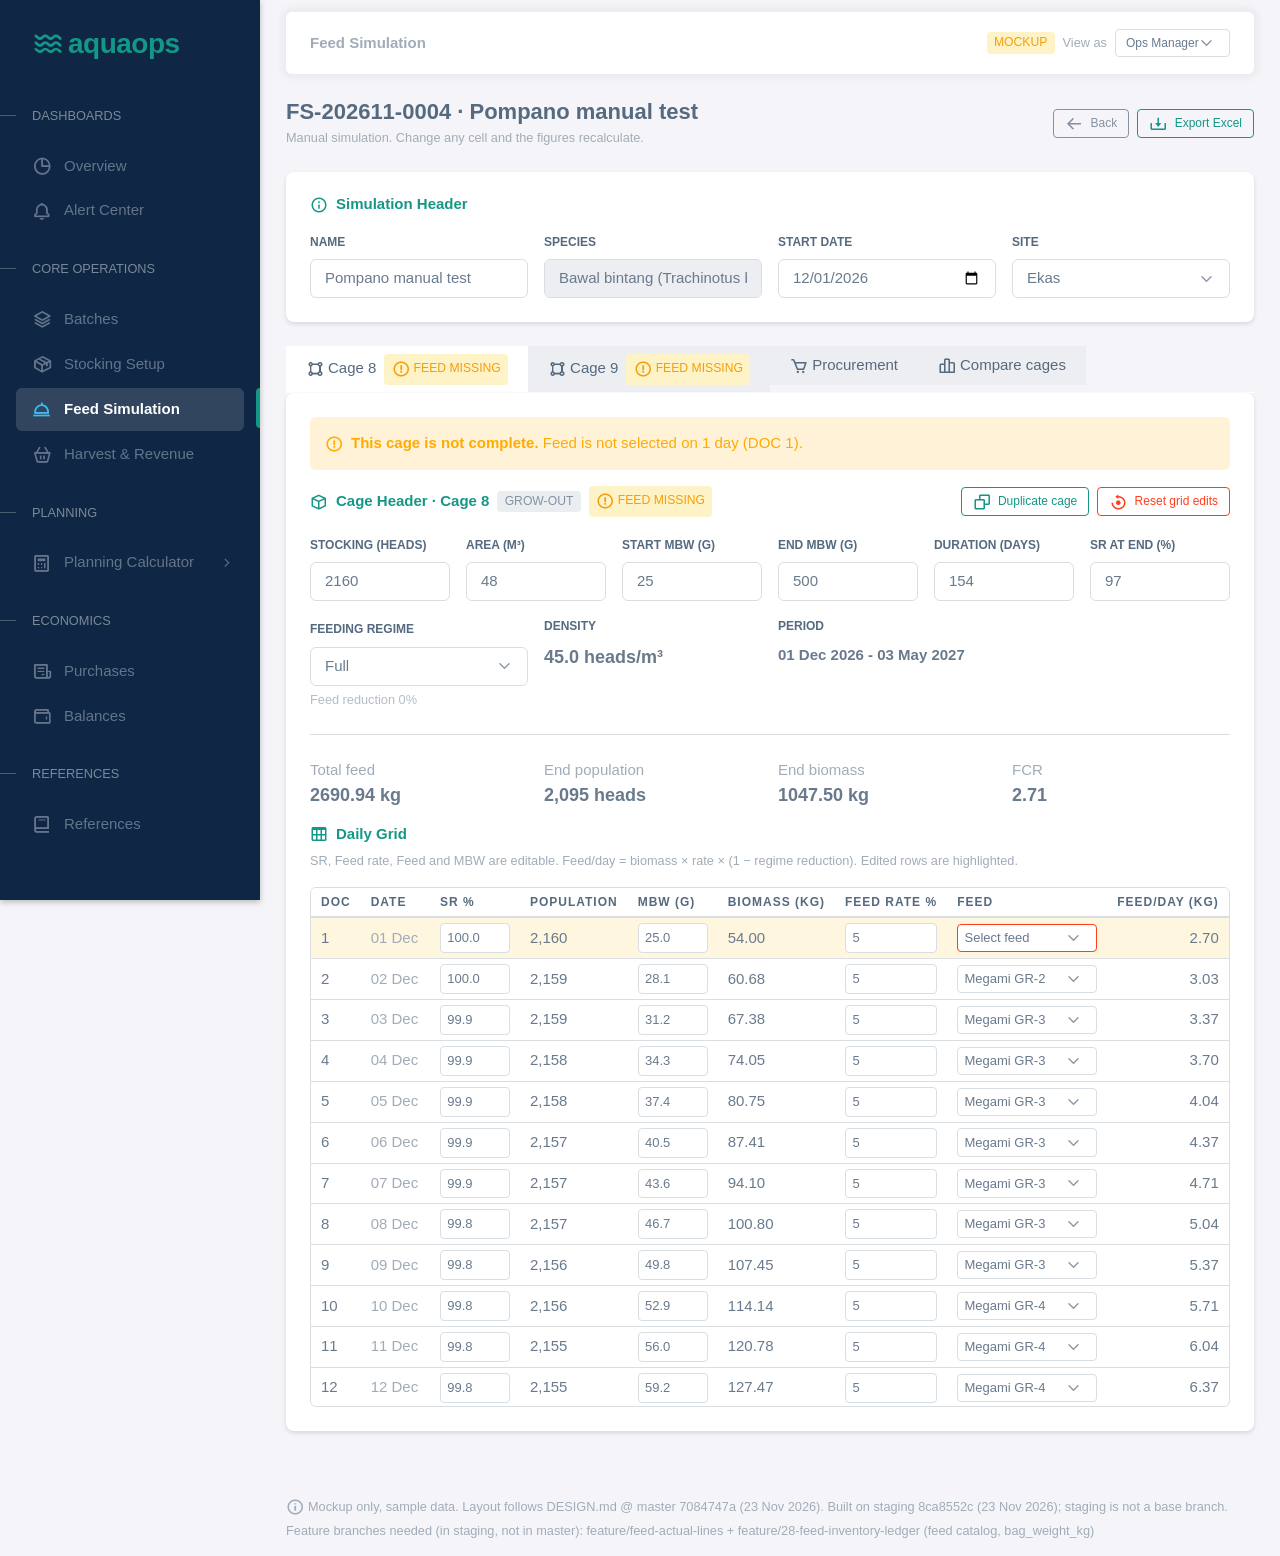
==== commit 9511b545: "Update AquaOps planning calculator and feed simulation mockups" ====
--- a/feed-simulation.html
+++ b/feed-simulation.html
@@ -100,7 +100,7 @@
 <script src="assets/mock/shell.js"></script>
 <script src="assets/mock/planning-data.js"></script>
 <script>
-AqMock.init({ active: 'feed', title: 'Feed Intelligence · Feed Simulation Planning', branches: 'feature/feed-actual-lines + feature/28-feed-inventory-ledger (feed catalog, bag_weight_kg)' });
+AqMock.init({ active: 'feed', title: 'Feed Simulation', branches: 'feature/feed-actual-lines + feature/28-feed-inventory-ledger (feed catalog, bag_weight_kg)' });
 AqMock.screens(['plans', 'plan'], 'plan');
 
 (function () {
@@ -124,6 +124,7 @@
   }
   var code = fromPlan && payload.feed ? payload.feed.code : 'FS-202611-0004';
   var cages = payload.cohorts.map(function (c) { return Object.assign({ regime: 'Full', ov: {}, locked: fromPlan }, c); });
+  if (!(payload.feed && payload.feed.complete)) cages.forEach(function (c) { c.ov[1] = { feed: '' }; });
   var active = 0, open = {};
 
   function bracket(c, mbw) {
@@ -139,7 +140,7 @@
       var sr = o.sr !== undefined ? o.sr : 100 - (100 - c.srEnd) * d / c.days;
       var br = bracket(c, mbw);
       var rate = o.rate !== undefined ? o.rate : br[3];
-      var feed = o.feed || br[2];
+      var feed = o.feed !== undefined ? o.feed : br[2];
       var pop = Math.round(c.stocking * sr / 100), bio = pop * mbw / 1000, kg = bio * rate / 100 * (1 - red);
       cum += kg;
       var gain = bio - c.stocking * c.w0 / 1000;
@@ -147,13 +148,20 @@
     }
     return rows;
   }
-  function byFeed(c) { var by = {}; simulate(c).forEach(function (r) { by[r.feed] = (by[r.feed] || 0) + r.kg; }); return by; }
+  function byFeed(c) { var by = {}; simulate(c).forEach(function (r) { if (r.feed) by[r.feed] = (by[r.feed] || 0) + r.kg; }); return by; }
+  function missingDays(c) { return simulate(c).filter(function (r) { return !r.feed; }); }
+  function feedFlag(c) {
+    var miss = missingDays(c);
+    if (!miss.length) return '<span class="badge bg-label-success ms-2"><i class="bx bx-check-circle me-1"></i>Complete</span>';
+    var days = miss.slice(0, 4).map(function (r) { return r.d; }).join(', ');
+    return '<span class="badge bg-label-warning ms-2" title="No feed on DOC ' + days + (miss.length > 4 ? '…' : '') + '"><i class="bx bx-error-circle me-1"></i>Feed missing</span>';
+  }
   function costOf(by) { return Object.keys(by).reduce(function (s, f) { return s + by[f] * (prices[f] || 0); }, 0); }
   function canEdit() { return ['super_admin', 'ops_manager'].indexOf(AqMock.role()) > -1; }
 
   function tabs() {
     var t = cages.map(function (c, i) {
-      return '<li class="nav-item"><a class="nav-link text-nowrap' + (i === active ? ' active' : '') + '" href="#plan" data-tab="' + i + '"><i class="bx ' + (c.phase === 'Nursery' ? 'bx-cube' : 'bx-shape-square') + ' me-1"></i>' + c.name + '</a></li>';
+      return '<li class="nav-item"><a class="nav-link text-nowrap' + (i === active ? ' active' : '') + '" href="#plan" data-tab="' + i + '"><i class="bx ' + (c.phase === 'Nursery' ? 'bx-cube' : 'bx-shape-square') + ' me-1"></i>' + c.name + feedFlag(c) + '</a></li>';
     });
     t.push('<li class="nav-item"><a class="nav-link text-nowrap' + (active === cages.length ? ' active' : '') + '" href="#plan" data-tab="' + cages.length + '"><i class="bx bx-cart me-1"></i>Procurement</a></li>');
     t.push('<li class="nav-item"><a class="nav-link text-nowrap' + (active === cages.length + 1 ? ' active' : '') + '" href="#plan" data-tab="' + (cages.length + 1) + '"><i class="bx bx-bar-chart-alt-2 me-1"></i>Compare cages</a></li>');
@@ -170,8 +178,10 @@
 
   function renderCage(c) {
     var rows = simulate(c), last = rows[rows.length - 1] || { cum: 0, pop: 0, bio: 0, fcr: null };
+    var miss = missingDays(c);
     var src = c.phase === 'Nursery' ? { w0: 'Seed size', w1: 'Transfer size', days: 'Nursery DOC', sr: 'Nursery SR' } : { w0: 'Nursery transfer size', w1: 'Size class target MBW', days: 'Size class DOC', sr: 'Size class SR' };
-    var html = '<div class="d-flex justify-content-between align-items-center mb-3 flex-wrap gap-2"><h6 class="fw-bold text-primary mb-0 d-flex align-items-center"><i class="bx bx-cube me-2 fs-5"></i> Cage Header · ' + c.name + ' <span class="badge bg-label-secondary ms-2">' + c.phase + '</span></h6>' +
+    var html = (miss.length ? '<div class="alert alert-warning border-0"><i class="bx bx-error-circle me-2"></i><strong>This cage is not complete.</strong> Feed is not selected on ' + miss.length + ' day' + (miss.length === 1 ? '' : 's') + ' (DOC ' + miss.slice(0, 8).map(function (r) { return r.d; }).join(', ') + (miss.length > 8 ? ', …' : '') + ').</div>' : '') +
+      '<div class="d-flex justify-content-between align-items-center mb-3 flex-wrap gap-2"><h6 class="fw-bold text-primary mb-0 d-flex align-items-center"><i class="bx bx-cube me-2 fs-5"></i> Cage Header · ' + c.name + ' <span class="badge bg-label-secondary ms-2">' + c.phase + '</span>' + feedFlag(c) + '</h6>' +
       '<div class="d-flex gap-2 edit-only">' + (c.locked ? '' : '<button class="btn btn-sm btn-outline-primary" id="c-dup"><i class="bx bx-copy me-1"></i> Duplicate cage</button>') +
       '<button class="btn btn-sm btn-outline-danger" id="c-reset"' + (Object.keys(c.ov).length ? '' : ' disabled') + '><i class="bx bx-reset me-1"></i> Reset grid edits</button></div></div>' +
       (c.locked ? '<p class="small text-muted"><i class="bx bx-lock-alt me-1"></i>Fields with a lock come from Commodity Planning and are read-only here. Change them in the plan, then generate again. Feeding regime stays editable.</p>' : '') +
@@ -199,7 +209,7 @@
         '<td><input type="number" step="0.1" class="form-control form-control-sm" value="' + r.mbw.toFixed(1) + '" data-d="' + r.d + '" data-f="mbw"' + lockDis + ' aria-label="MBW day ' + r.d + '"></td>' +
         '<td>' + r.bio.toFixed(2) + '</td>' +
         '<td><input type="number" step="0.1" class="form-control form-control-sm" value="' + r.rate + '" data-d="' + r.d + '" data-f="rate"' + dis + ' aria-label="Feed rate day ' + r.d + '"></td>' +
-        '<td><select class="form-select form-select-sm" data-d="' + r.d + '" data-f="feed"' + dis + ' aria-label="Feed day ' + r.d + '">' + Object.keys(FEEDS).map(function (f) { return '<option' + (f === r.feed ? ' selected' : '') + '>' + f + '</option>'; }).join('') + '</select></td>' +
+        '<td><select class="form-select form-select-sm' + (r.feed ? '' : ' is-invalid') + '" data-d="' + r.d + '" data-f="feed"' + dis + ' aria-label="Feed day ' + r.d + '"><option value=""' + (r.feed ? '' : ' selected') + '>Select feed</option>' + Object.keys(FEEDS).map(function (f) { return '<option' + (f === r.feed ? ' selected' : '') + '>' + f + '</option>'; }).join('') + '</select></td>' +
         '<td class="text-end">' + r.kg.toFixed(2) + '</td><td class="text-end">' + r.cum.toFixed(2) + '</td><td class="text-end">' + (r.fcr ? r.fcr.toFixed(2) : '-') + '</td></tr>';
     });
     html += '</tbody></table></div>';
@@ -218,7 +228,11 @@
       });
     });
     if ($('c-dup')) $('c-dup').onclick = function () { var n = JSON.parse(JSON.stringify(c)); n.key = 'm' + Date.now(); n.name = 'Cage ' + (10 + cages.length); cages.push(n); active = cages.length - 1; render(); };
-    $('c-reset').onclick = function () { c.ov = {}; render(); };
+    $('c-reset').onclick = function () {
+      c.ov = {};
+      if (!(payload.feed && payload.feed.complete)) c.ov[1] = { feed: '' };
+      render();
+    };
   }
 
   function procurement() {
@@ -241,7 +255,7 @@
       if (c.phase === 'Nursery') { nKg += kg; nCost += cost; } else { gKg += kg; gCost += cost; }
       var m = /^c(\d+)$/.exec(c.key); if (m) byClass[+m[1]] = { kg: kg, cost: cost, fcr: last && last.fcr ? Math.round(last.fcr * 100) / 100 : null };
     });
-    return { code: code, nurseryKg: nKg, nurseryCost: nCost, growKg: gKg, growCost: gCost, byClass: byClass, sig: payload.sig };
+    return { code: code, nurseryKg: nKg, nurseryCost: nCost, growKg: gKg, growCost: gCost, byClass: byClass, sig: payload.sig, complete: !cages.some(function (c) { return missingDays(c).length; }) };
   }
 
   function renderProc() {
@@ -293,8 +307,9 @@
   }
 
   function goBack() {
-    var out = { plan: payload.plan, feed: results() };
-    location.href = 'planning-calculator.html?d=' + P.encode(out) + '#calculator';
+    var res = results();
+    var out = { plan: payload.plan, feed: res };
+    location.href = 'planning-calculator.html?d=' + P.encode(out) + '#' + (res.complete ? 'step-3' : 'step-2');
   }
 
   function render() {
